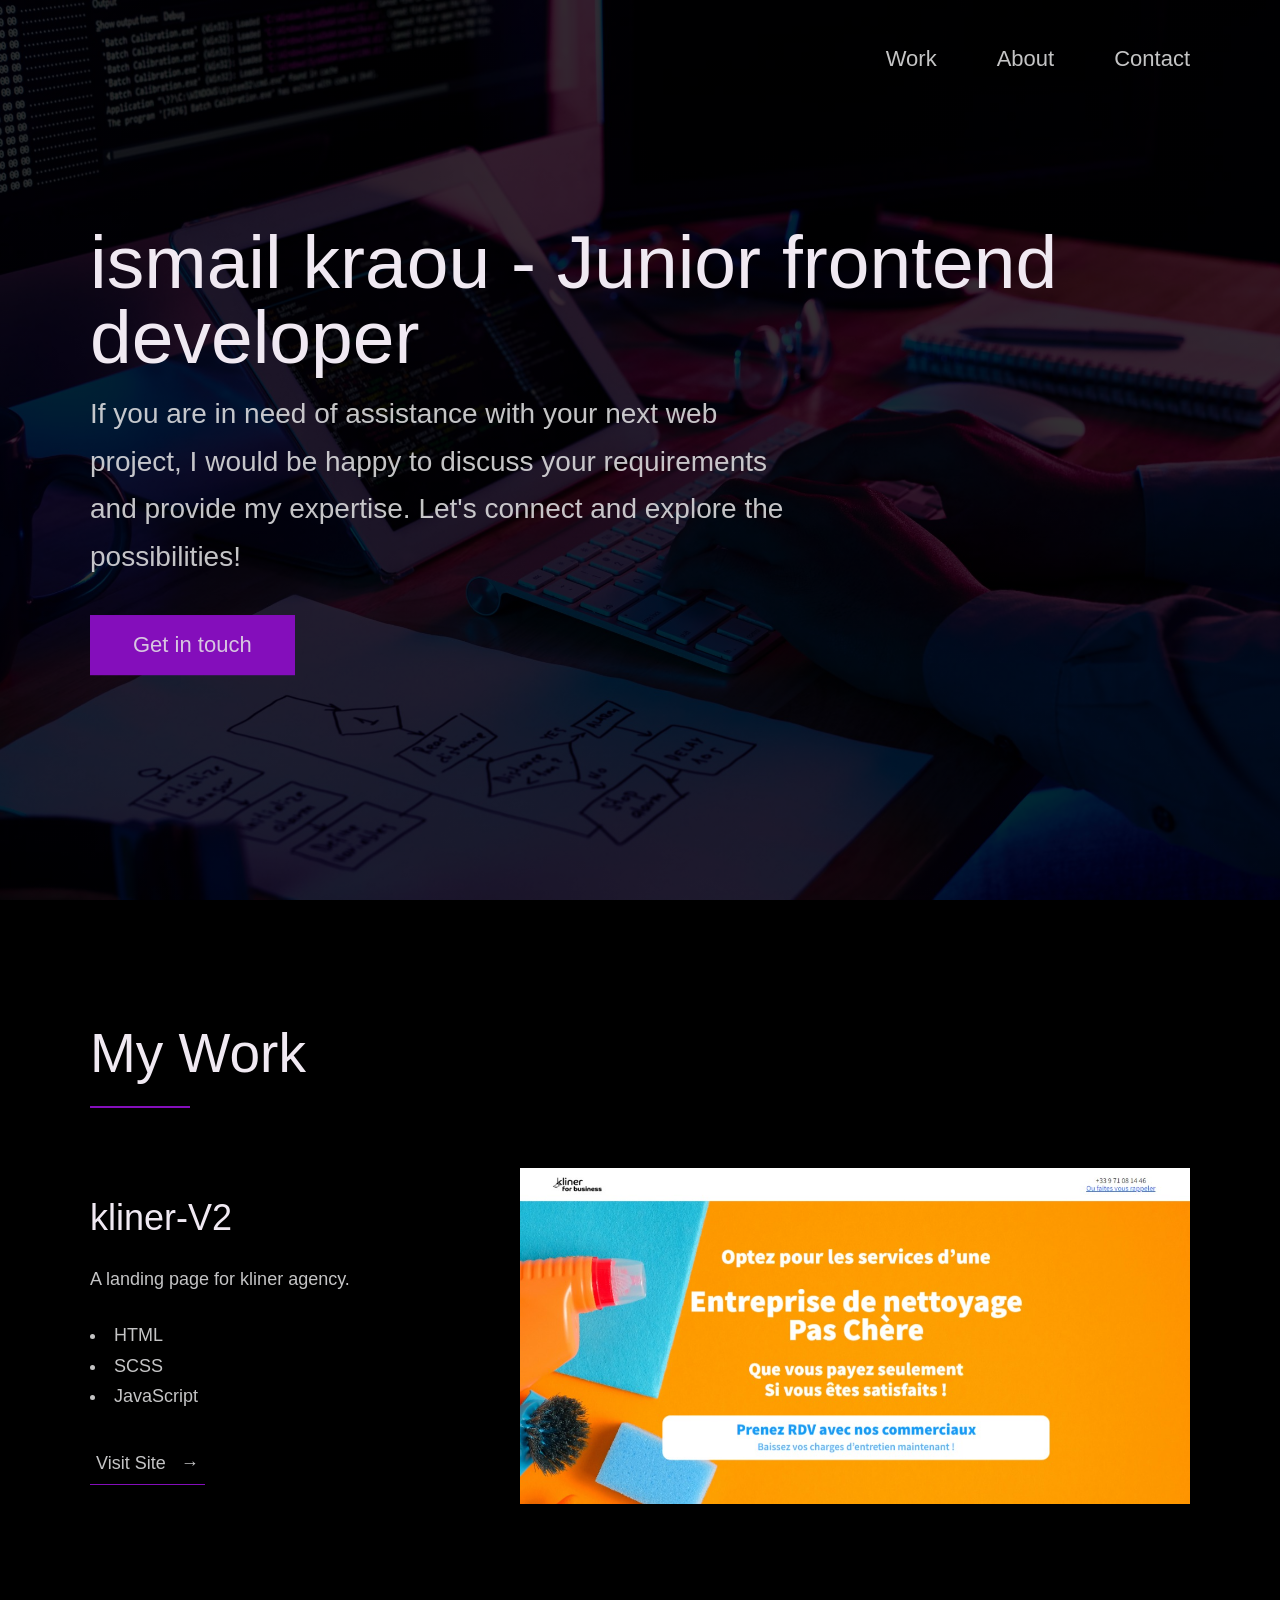
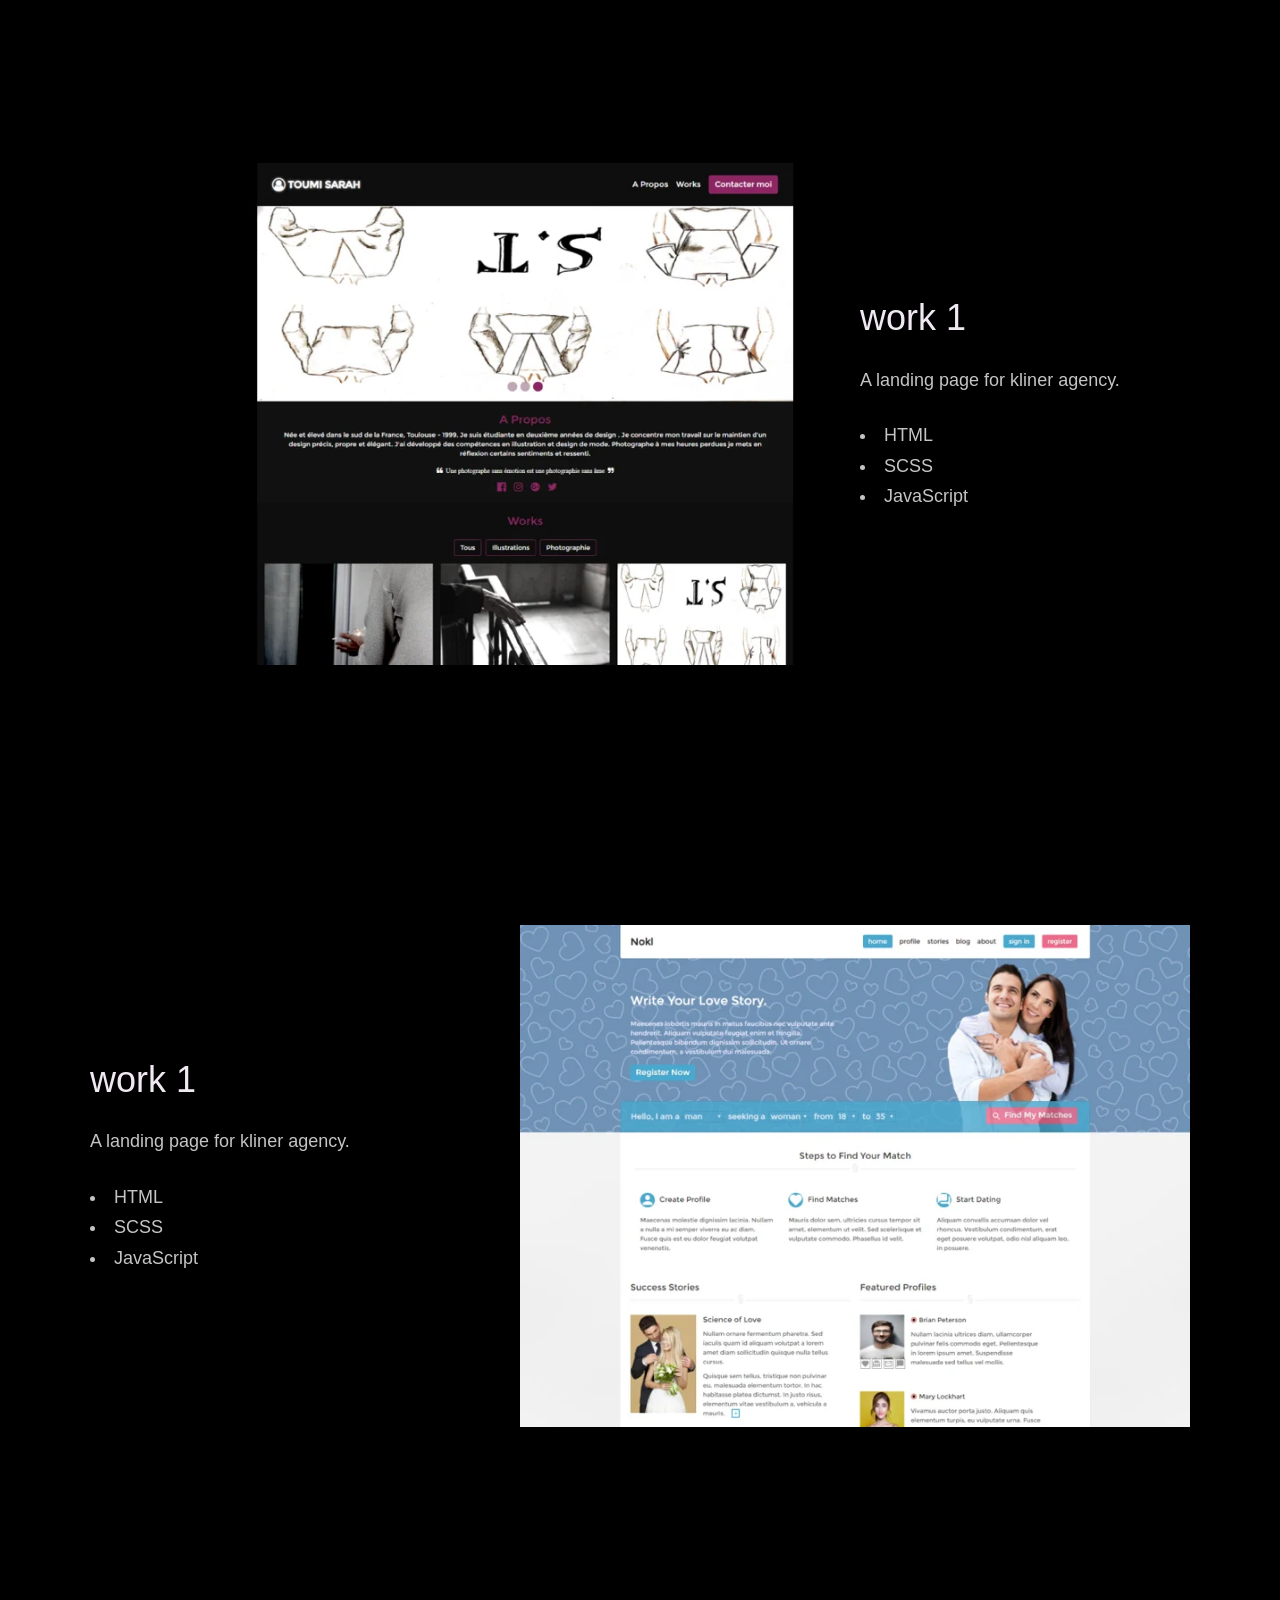
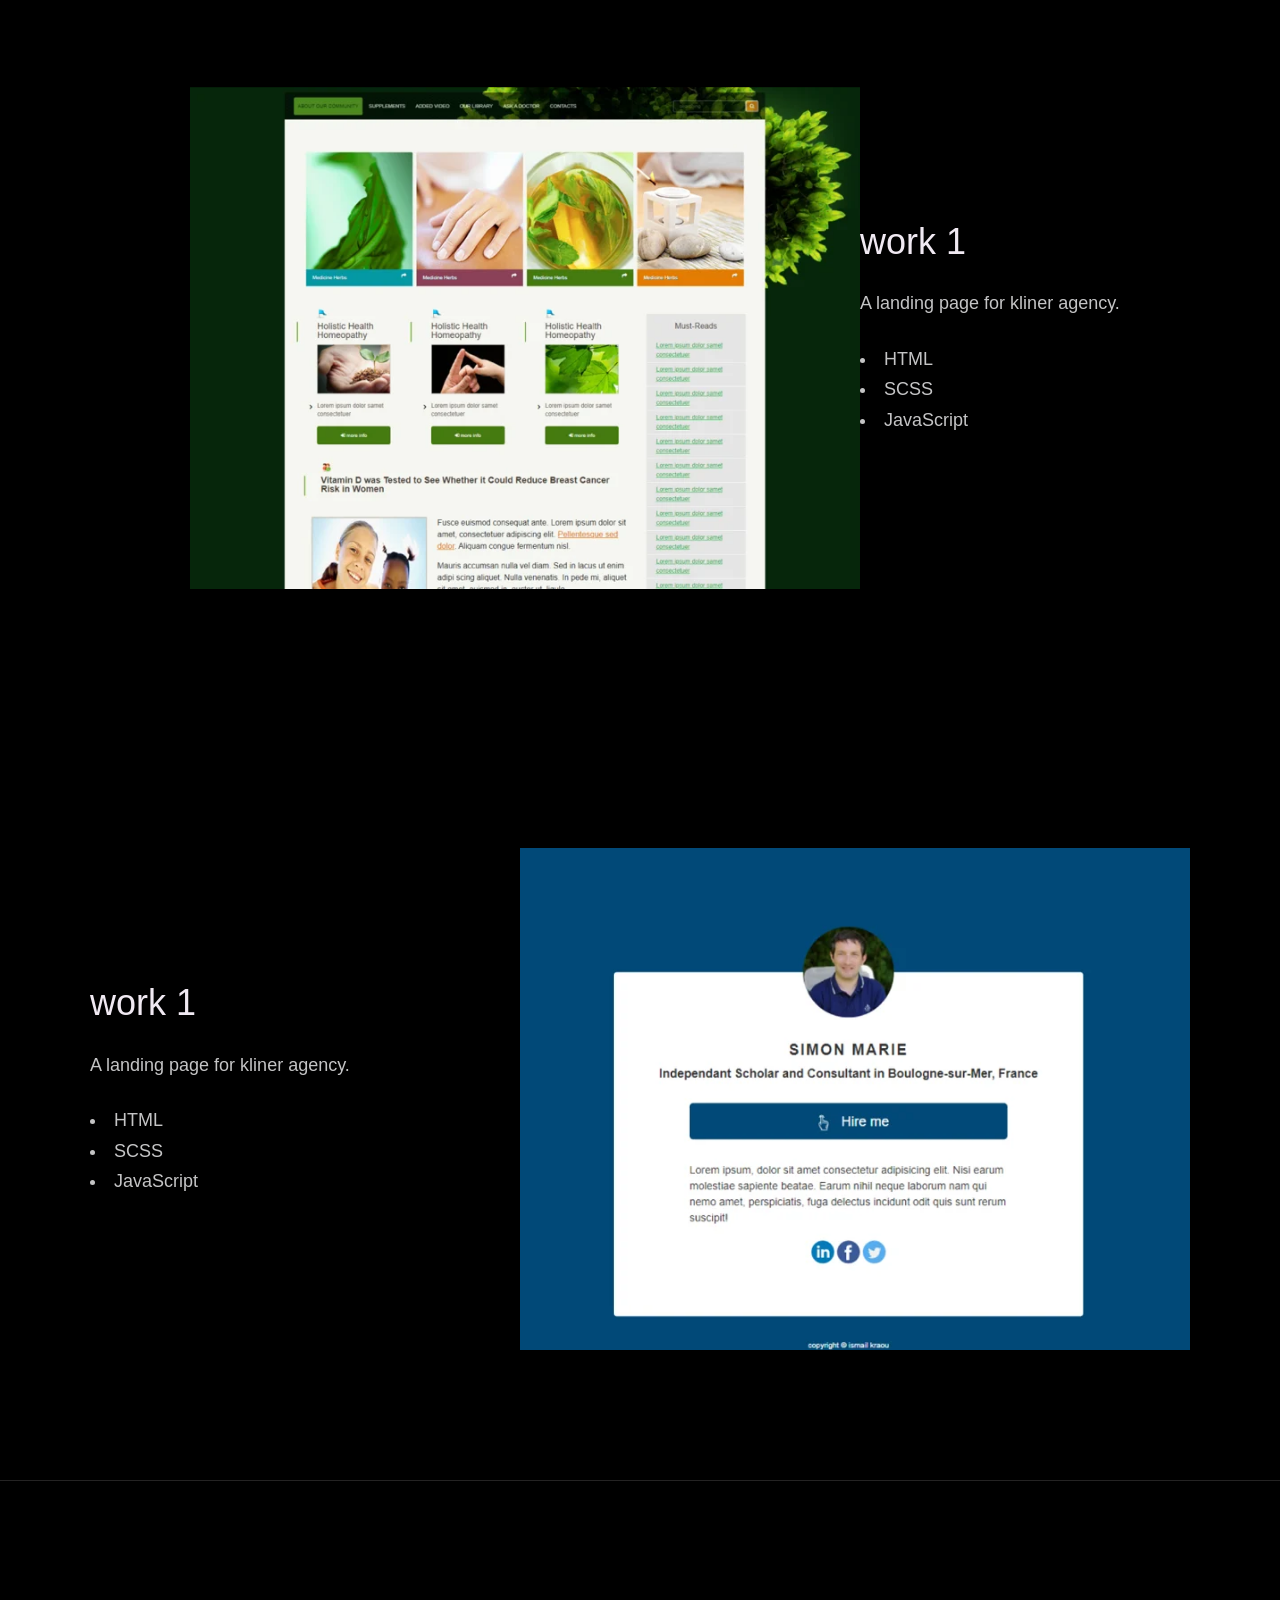
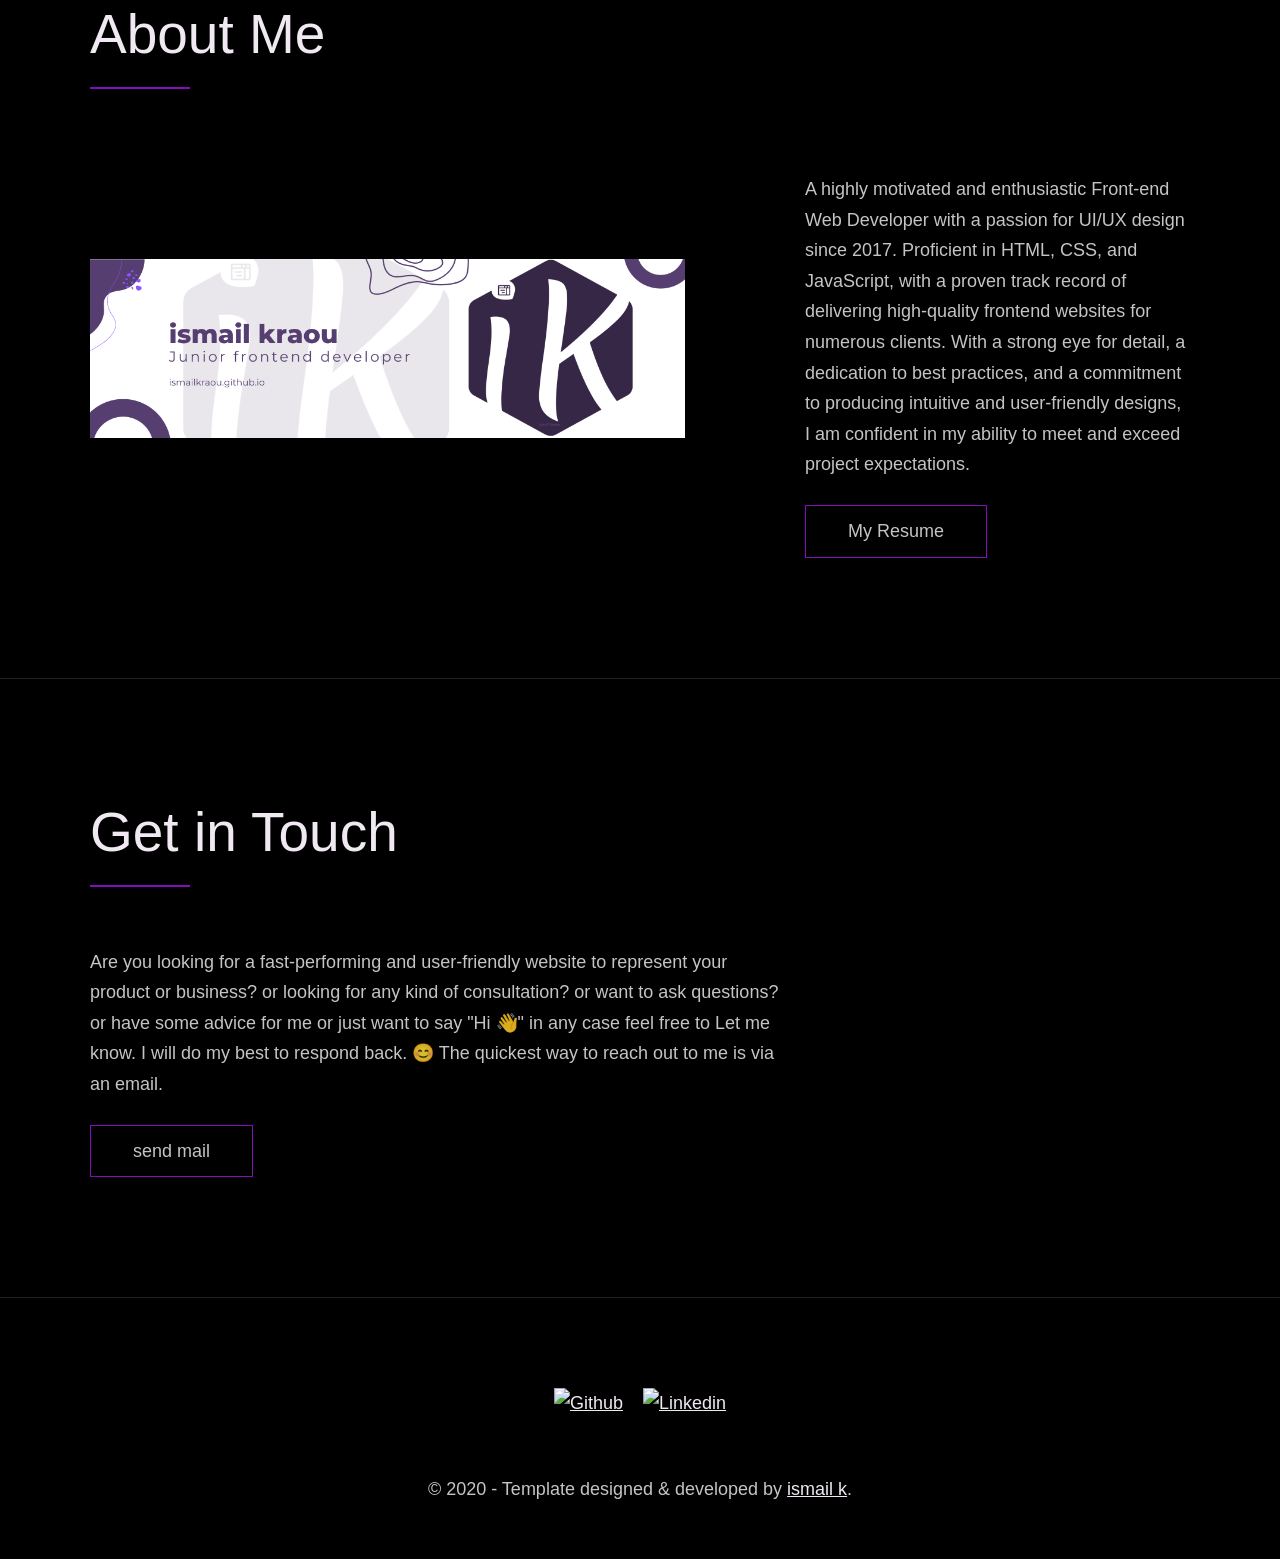
==== index.html @ c5d7b0fa "Update index.html update work section" ====
<!DOCTYPE html>
<html lang="en">

<head>
  <meta charset="UTF-8" />
  <meta name="viewport" content="width=device-width, initial-scale=1.0" />
  <link rel="shortcut icon" type="image/png" href="./imgs/favicon.png" />

  <!-- Put your site title here -->
  <title>
    ismail kraou - Junior frontend developer
  </title>

  <meta name="description" content="As a front-end web developer with a passion for UI/UX design since 2017, I have had the opportunity to build many front-end websites for a diverse range of clients.">
  <!-- Add some coding keywords below, Ex: (React, CSS etc) -->
  <meta name="keywords" content="ismail kraou, Bootstrap, Tailwind CSS, Node.js, React.js, Cascading Style Sheets (CSS), Web Development, HTML5, JavaScript, jQuery, PHP, MySQL, WordPress." />
  <link rel="stylesheet" href="css/index.css" />
</head>

<body>

  <!-- ***** Header ***** -->

  <header class="header" role="banner" id="top">
    <div class="row">
      <nav class="nav" role="navigation">
        <ul class="nav__items">
          <li class="nav__item"><a href="#work" class="nav__link">Work</a></li>
          <li class="nav__item">
            <a href="#about" class="nav__link">About</a>
          </li>
          <li class="nav__item">
            <a href="#contact" class="nav__link">Contact</a>
          </li>
        </ul>
      </nav>
    </div>
    <div class="header__text-box row">
      <div class="header__text">
        <h1 class="heading-primary">
          <!-- Replace the following name with your name -->
          <span>ismail kraou - Junior frontend developer</span>
        </h1>
        <!-- Put a small paragraph about yourself -->
        <p>If you are in need of assistance with your next web project, I would be happy to discuss your requirements and provide my expertise. Let's connect and explore the possibilities! </p>
        <a href="#contact" class="btn btn--pink">Get in touch</a>
      </div>
    </div>
  </header>

  <main role="main">

    <!-- ***** Work ***** -->

    <section class="work" id="work">
      <div class="row">
        <h2>My Work</h2>
        <div class="work__boxes">

          <!-- Each div with the work__box class is a project. -->
          <!--  work box   -->

          <div class="work__box">
            <div class="work__text">
              <h3>kliner-V2</h3>
              <p>
                A landing page for kliner agency.
              </p>
              <ul class="work__list">
                <li>HTML</li>
                <li>SCSS</li>
                <li>JavaScript</li>
              </ul>

              <div class="work__links">
                <a href="https://ismailkraou.github.io/kliner-V2/" target="_blank" rel="noopener noreferrer" class="link__text">
                  Visit Site <span>&rarr;</span>
                </a>
              </div>
            </div>
            <div class="work__image-box">
              <img src="./imgs/project-1.jpeg" class="work__image" alt="Project 1" />
            </div>
          </div>
          
          <!--   en work box   -->
          
          <!--  work box   -->

          <div class="work__box">
            <div class="work__image-box">
              <img src="./imgs/p1.webp" class="work__image" alt="Project 1" />
            </div>
            <div class="work__text">
              <h3>work 1</h3>
              <p>
                A landing page for kliner agency.
              </p>
              <ul class="work__list">
                <li>HTML</li>
                <li>SCSS</li>
                <li>JavaScript</li>
              </ul>

              <div class="work__links">
                <!-- <a href="" target="_blank" rel="noopener noreferrer" class="link__text">
                  Visit Site <span>&rarr;</span>
                </a> -->
              </div>
            </div>
          </div>
          
          <!--   en work box   -->
          
                    <!--  work box   -->

          <div class="work__box">
            <div class="work__text">
              <h3>work 1</h3>
              <p>
                A landing page for kliner agency.
              </p>
              <ul class="work__list">
                <li>HTML</li>
                <li>SCSS</li>
                <li>JavaScript</li>
              </ul>

              <div class="work__links">
                <!-- <a href="" target="_blank" rel="noopener noreferrer" class="link__text">
                  Visit Site <span>&rarr;</span>
                </a> -->
              </div>
            </div>
            <div class="work__image-box">
              <img src="./imgs/p2.webp" class="work__image" alt="Project 1" />
            </div>
          </div>
          
          <!--   en work box   -->
          
                    <!--  work box   -->

          <div class="work__box">
            <div class="work__image-box">
              <img src="./imgs/p3.webp" class="work__image" alt="Project 1" />
            </div>
            <div class="work__text">
              <h3>work 1</h3>
              <p>
                A landing page for kliner agency.
              </p>
              <ul class="work__list">
                <li>HTML</li>
                <li>SCSS</li>
                <li>JavaScript</li>
              </ul>

              <div class="work__links">
                <!-- <a href="" target="_blank" rel="noopener noreferrer" class="link__text">
                  Visit Site <span>&rarr;</span>
                </a> -->
              </div>
            </div>
          </div>
          
          <!--   en work box   -->
          
                    <!--  work box   -->

          <div class="work__box">
            <div class="work__text">
              <h3>work 1</h3>
              <p>
                A landing page for kliner agency.
              </p>
              <ul class="work__list">
                <li>HTML</li>
                <li>SCSS</li>
                <li>JavaScript</li>
              </ul>

              <div class="work__links">
                <!-- <a href="" target="_blank" rel="noopener noreferrer" class="link__text">
                  Visit Site <span>&rarr;</span>
                </a> -->
              </div>
            </div>
            <div class="work__image-box">
              <img src="./imgs/p4.webp" class="work__image" alt="Project 1" />
            </div>
          </div>
          
          <!--   en work box   -->

          
        </div>
      </div>
    </section>

    <!-- ***** About ***** -->

    <section class="about" id="about">
      <div class="row">
        <h2>About Me</h2>
        <div class="about__content">
          <div class="about__text">
            <!-- Replace the below paragraph with info about yourself -->
            <p>
              A highly motivated and enthusiastic Front-end Web Developer with a passion for UI/UX design since 2017. Proficient in HTML, CSS, and JavaScript, with a proven track record of delivering high-quality frontend websites for numerous clients. With a strong eye for detail, a dedication to best practices, and a commitment to producing intuitive and user-friendly designs, I am confident in my ability to meet and exceed project expectations.
            </p>
            <!-- Provide a link to your resume -->
            <a href="./doc/ismail k - 2023-Resume (en) - Front end Developer.pdf" class="btn" download>My Resume</a>
          </div>

          <div class="about__photo-container">
            <!-- Add a nice photo of yourself -->
            <img class="about__photo" src="./imgs/ismailkraou-Banner.png" alt="Front-end Web Developer" />
          </div>
        </div>
      </div>
    </section>
  </main>

  <!-- ***** Contact ***** -->

  <section class="contact" id="contact">
    <div class="row">
      <h2>Get in Touch</h2>
      <div class="contact__info">
        <p>
          Are you looking for a fast-performing and user-friendly website to
          represent your product or business? or looking for any kind of
          consultation? or want to ask questions? or have some advice for me
          or just want to say "Hi 👋" in any case feel free to Let me know. I
          will do my best to respond back. 😊 The quickest way to reach out to
          me is via an email.
        </p>
        <!-- Replace the email with yours -->
        <a href="mailto:ismail.kraou@gmail.com" class="btn">send mail</a>
      </div>
    </div>
  </section>

  <!-- ***** Footer ***** -->

  <footer role="contentinfo" class="footer">
    <div class="row">
      <!-- Update the links to point to your accounts -->
      <ul class="footer__social-links">
        
        <li class="footer__social-link-item">
          <a href="https://github.com/ismailkraou" title="Link to Github Profile">
            <img src="./imgs/github.svg" class="footer__social-image" alt="Github">
          </a>
        </li>
        
        <li class="footer__social-link-item">
          <a href="https://www.linkedin.com/in/ismailkraou/">
            <img src="./imgs/linkedin.svg" title="Link to Linkedin Profile" class="footer__social-image" alt="Linkedin">
          </a>
        </li>
      </ul>

      <!-- If you give me some credit by keeping the below paragraph, will be huge for me 😊 Thanks. -->
      <p>
        &copy; 2020 - Template designed & developed by <a href="https://www.linkedin.com/in/ismailkraou/" class="link">ismail k</a>.
      </p>
    </div>
  </footer>

  <a href="#top" class="back-to-top" title="Back to Top">
    <img src="./imgs/arrow-up.svg" alt="Back to Top" class="back-to-top__image"/>
  </a>
  <script src="./js/index.js"></script>
</body>

</html>
---- css/index.css ----
/* --------------------------------------- */
/* ----- Basic Setup ----- */
/* --------------------------------------- */

@font-face {
    font-family: 'Hk Grotesk';
    font-style: normal;
    font-weight: 400;
    src: url('./fonts/HKGrotesk-Regular.woff') format('woff');
}

@font-face {
    font-family: 'Jost';
    font-style: normal;
    font-weight: 400;
    src: url('./fonts/Jost-Regular.ttf') format('woff');
}

* {
    margin: 0;
    padding: 0;
    box-sizing: inherit;
}

:root {
    --font-size-small: 1.8rem;
    --font-size-normal: 2.2rem;
    --font-size-medium: 2.8rem;
    --font-size-medium-1: 3.6rem;
    --font-size-large: 5.5rem;
    --font-size-huge: 7.5rem;
    --font-stack: 'Hk Grotesk', sans-serif;

    --line-height-normal: 1.7;
    --line-height-small: 1.2;

    --black: #000;
    --pink: #840ebb;
    --white: #f0e9f2;
    --white-1: #e5e5e6da;


    --container-max-width: 1180px;
    --container-normal-width: 800px;
    --container-medium-width: 700px; 
    --container-small-width: 500px;

    --gutter-huge: 12rem;
    --gutter-medium: 6rem;
    --gutter-normal: 3rem;
    --gutter-small-1: 2.5rem;
    --gutter-small: 2rem;

    --border-light: 1px solid rgb(36, 35, 35);
}

html {
    font-size: 62.5%; /* (16/10)*100 = 62.5% => 1rem = 10px */
    box-sizing: border-box;
    scroll-behavior: smooth;
}

@media(max-width: 1000px) {
    html {
        font-size: 52%;
    }
}

body {
    font-size: var(--font-size-small);
    font-family: var(--font-stack);
    font-weight: 400;
    color: var(--white-1);
    line-height: var(--line-height-normal);
    background: var(--black);
    overflow-x: hidden;
}

.row {
    max-width: var(--container-max-width);
    margin: 0 auto;
}

@media(max-width: 1340px) {
    .row {
        max-width: 1100px;
    }
}

@media(max-width: 1240px) {
    .row {
        padding: 0 var(--gutter-medium);
    }
}

@media(max-width: 600px) {
    .row {
        padding: 0 var(--gutter-normal);
    }
}

@media(max-width: 600px) {
    .row {
        padding: 0 var(--gutter-small);
    }
}

section {
    padding: var(--gutter-huge) 0;
    border-bottom: var(--border-light);
}

img {
    object-fit: contain;
    max-width: 100%;
}

/* --------------------------------------- */
/* ----- Headlines and Paragraphs ----- */
/* --------------------------------------- */

h1,
h2,
h3 {
    font-family: 'Jost', sans-serif;
    font-weight: 400;
    line-height: var(--line-height-small);
    color: var(--white);
}

.heading-primary {
    line-height: 1;
    font-size: var(--font-size-huge);
    font-weight: 400;
}

@media(max-width: 900px) {
    .heading-primary {
        font-size: 6.5rem;
    }
}

h2 {
    font-size: var(--font-size-large);
    margin-bottom: var(--gutter-medium);
}

h2::after {
    content: '';
    display: block;
    height: 2px;
    width: 10rem;
    background: var(--pink);
    margin: var(--gutter-small) 0;
}

h3 {
    font-size: var(--font-size-medium-1);
    margin-bottom: var(--gutter-small);
}

@media(max-width: 500px) {
    .heading-primary {
        font-size: var(--font-size-large);
    }

    h2 {
        font-size: var(--font-size-medium-1);
    }

    h3 {
        font-size: var(--font-size-medium);
    }
}

p {
    margin: var(--gutter-small-1) 0;
}

@media(max-width: 900px) {
    p { 
        max-width: var(--container-small-width);
    }
}

/* --------------------------------------- */
/* ----- Buttons and Links ----- */
/* --------------------------------------- */

a {
    color: var(--white);
    font-weight: 400;
    font-family: 'Jost', sans-serif;
    transition: all .2s;
    outline: 2px solid transparent;
}

::-moz-focus-inner {
    border: 0;
}

button:focus,
a:focus {
    outline: 2px solid var(--pink);
}

body:not(.user-is-tabbing) button:focus,
body:not(.user-is-tabbing) a:focus {
    outline: none;
}

.link:hover {
    color: var(--pink);
}

.btn {
    position: relative;
    display: inline-block;
    padding: 1rem 4.2rem;
    text-decoration: none;
    color: inherit;
    border: 1px solid  var(--pink);
    font-weight: 400;
}

.btn:focus {
    outline: none;
}

.btn::after {
    content: '';
    display: block;
    position: absolute;
    top: 0;
    left: 0;
    right: 100%;
    background: var(--white);
    height: 100%;
    z-index: -1;
    transition: all 0.2s cubic-bezier(1, 0.68, 0.16, 0.9);
}

.btn:hover::after,
.btn:focus::after {
    right: 0;
    background: var(--pink);
}

.btn--pink {
    background: var(--pink);
    transition: all 0.2s;
}

.btn--pink::after {
    display: none;
}

.btn--pink:hover,
.btn--pink:focus {
    background: transparent;
}

.link__text {
    position: relative;
    display: inline-block;
    padding: .6rem;
    color: inherit;
    text-decoration: none;
    border-bottom: 1px solid var(--pink);
}

.link__text::after {
    content: '';
    display: block;
    position: absolute;
    top: 0;
    left: 0;
    right: 100%;
    background: var(--white);
    height: 100%;
    z-index: -1;
    transition: all 0.2s cubic-bezier(1, 0.68, 0.16, 0.9);
}

.link__text:focus {
    outline: none;
}

.link__text:hover::after,
.link__text:focus:after {
    right: 0;
    background: var(--pink);
}

.link__text span {
    padding-left: 1rem;
    font-family: sans-serif;
}

/* ----- Back to Top ----- */

.back-to-top {
    position: fixed;
    bottom: 4rem;
    right: 4rem;
    display: flex;
    justify-content: center;
    align-items: center;
    height: 5.5rem;
    width: 5.5rem;
    background-color: var(--pink);
    border-radius: 50%;
    z-index: 10;
    visibility: hidden;
    transition: all .4s;
}

.back-to-top__image {
    height: 70%;
}

@media(max-width: 900px) {
    .back-to-top {
        right: 2rem;
    }
}

@media(max-width: 500px) {
    .back-to-top {
        right: 1rem;
    }
}

/* --------------------------------------- */
/* ----- Navigation ----- */
/* --------------------------------------- */

.nav {
    display: flex;
    justify-content: flex-end;
    padding: var(--gutter-normal) 0;
}

.nav__items {
    display: flex;
    list-style: none;
}

.nav__item:not(:last-child) {
    margin-right: var(--gutter-medium);
}

@media(max-width: 500px) {
    .nav {
        justify-content: center;
    }
}

@media(max-width: 400px) {
    .nav__item:not(:last-child) {
        margin-right: var(--gutter-normal);
    }
}

@media(max-width: 300px) {
    .nav {
        font-size: var(--font-size-small);
    }
}

.nav__link {
    position: relative;
    display: inline-block;
    padding: 1rem 0;
    text-decoration: none;
    color: inherit;
    transition: all .2s;
}

.nav__link::after {
    content: '';
    position: absolute;
    bottom: 0;
    left: 0;
    right: 100%;
    display: inline-block;
    height: 1rem;
    background: var(--white);
    transition: all 0.25s cubic-bezier(1, 0.68, 0.16, 0.9);
}

.nav__link:hover {
    color: var(--pink);
}

.nav__link:hover::after {
    right: 0;
    height: 2px;
    background: var(--pink);
}

/* --------------------------------------- */
/* ----- Header ----- */
/* --------------------------------------- */

.header {
    background: linear-gradient(rgba(0,0,0, .8), rgba(0,0,0, .8)), url('../imgs/header.jpg');
    height: 100vh;
    background-size: cover;
    background-position: center;
    background-attachment: fixed;
    font-size: var(--font-size-normal);
}

.header__text {
    position: absolute;
    top: 50%;
    transform: translateY(-50%);
}

.header__text p {
    margin: 1.5rem 0 3.5rem;
    max-width: var(--container-medium-width);
    font-family: 'Jost', sans-serif;
    font-size: var(--font-size-medium);
}

@media(max-width: 500px) {
    .header {
        text-align: center;
    }

    .header__text p {
        transform: scale(.8);
    }
}

/* --------------------------------------- */
/* ----- Work ----- */
/* --------------------------------------- */

.work__box {
    display: flex;
    align-items: center;
}

@media(max-width: 900px) {
    .work__box {
        align-items: initial;
        flex-direction: column-reverse;
    }
}

.work__box:not(:last-child) {
    margin-bottom: 25rem;
}

@media(max-width: 500px) {
    .work__box:not(:last-child) {
        margin-bottom: 20rem;
    }
}

.work__links {
    display: flex;
    align-items: center;
}

.work__text {
    flex: 0 0 30%;
}

.work__list {
    /* list-style-type: square; */
    list-style-position: inside;
    margin-bottom: var(--gutter-normal);
}

.work__code {
    display: block;
    height: 3rem;
    margin-left: var(--gutter-normal);
    transition: all .3s;
}

.work__code:hover {
    transform: scale(1.2);
}

.work__image-box {
    margin-bottom: var(--gutter-normal);
}

@media(min-width: 901px) {
    .work__image-box {
        flex: 1;
        margin: 0 0 0 10rem;
    }
}

@media(max-width: 900px) {
    .work__code {
        height: 4rem;
    }
}

/* --------------------------------------- */
/* ----- Clients ----- */
/* --------------------------------------- */

.client__logos {
    display: flex;
    justify-content: space-between;
    filter: invert(100%) grayscale(100%) opacity(.8);
}

.client__logo {
    height: 6.5rem;
    max-width: 18rem;
}

@media(max-width: 1240px) {
    .client__logos {
        overflow-x: scroll;
        padding: var(--gutter-normal);
    }

    .client__logo:not(:last-of-type) {
        margin-right: var(--gutter-medium);
    }
}

/* --------------------------------------- */
/* ----- About ----- */
/* --------------------------------------- */

.about__content {
    display: flex;
    flex-direction: row-reverse;
    align-items: center;
}

@media(max-width: 900px) {
    .about__content {
        flex-direction: column-reverse;
        align-items: initial;
    }
}

.about__photo-container {
    margin-bottom: var(--gutter-normal);
}

@media(min-width: 901px) {
    .about__text {
        flex: 0 0 35%;
    }
    
    .about__photo-container {
        flex: 1;
        margin: 0 var(--gutter-huge) 0 0;
    }
}

/* --------------------------------------- */
/* ----- Contact ----- */
/* --------------------------------------- */

.contact__info {
    max-width: var(--container-medium-width);
}

/* --------------------------------------- */
/* ----- Footer ----- */
/* --------------------------------------- */

.footer {
    text-align: center;
    padding: var(--gutter-medium) 0 var(--gutter-normal);
}

.footer__social-links {
    display: flex;
    justify-content: center;
    padding: var(--gutter-normal) 0;
    list-style: none;
}

.footer__social-link-item:not(:last-of-type) {
    margin-right: var(--gutter-small);
}

.footer__social-image {
    height: 4rem;
}

.footer__github-buttons {
    display: flex;
    justify-content: center;
}

.footer__github-buttons iframe {
    height: 2.5rem;
    width: 84px;
    transform: translateY(3px);
}

@media(max-width: 500px) {
    .footer {
        padding: var(--gutter-medium) 0;
    } 
}
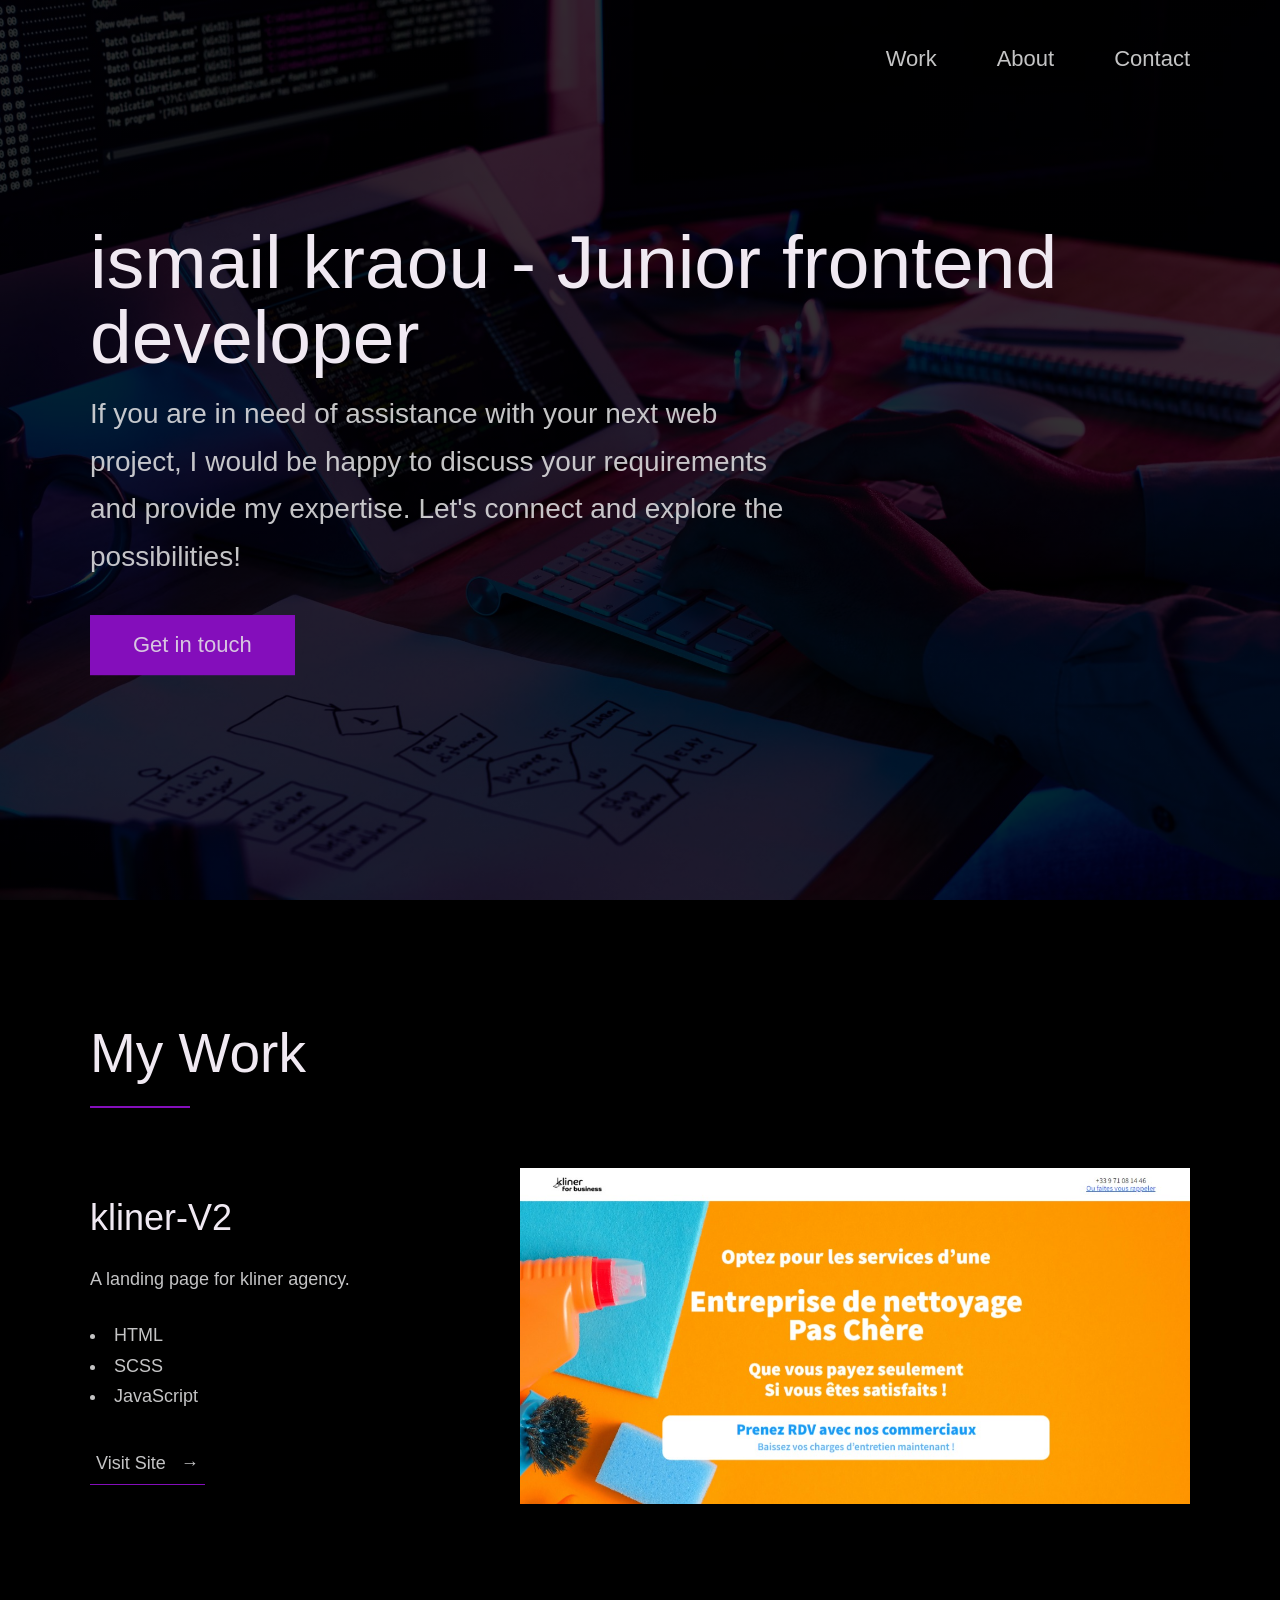
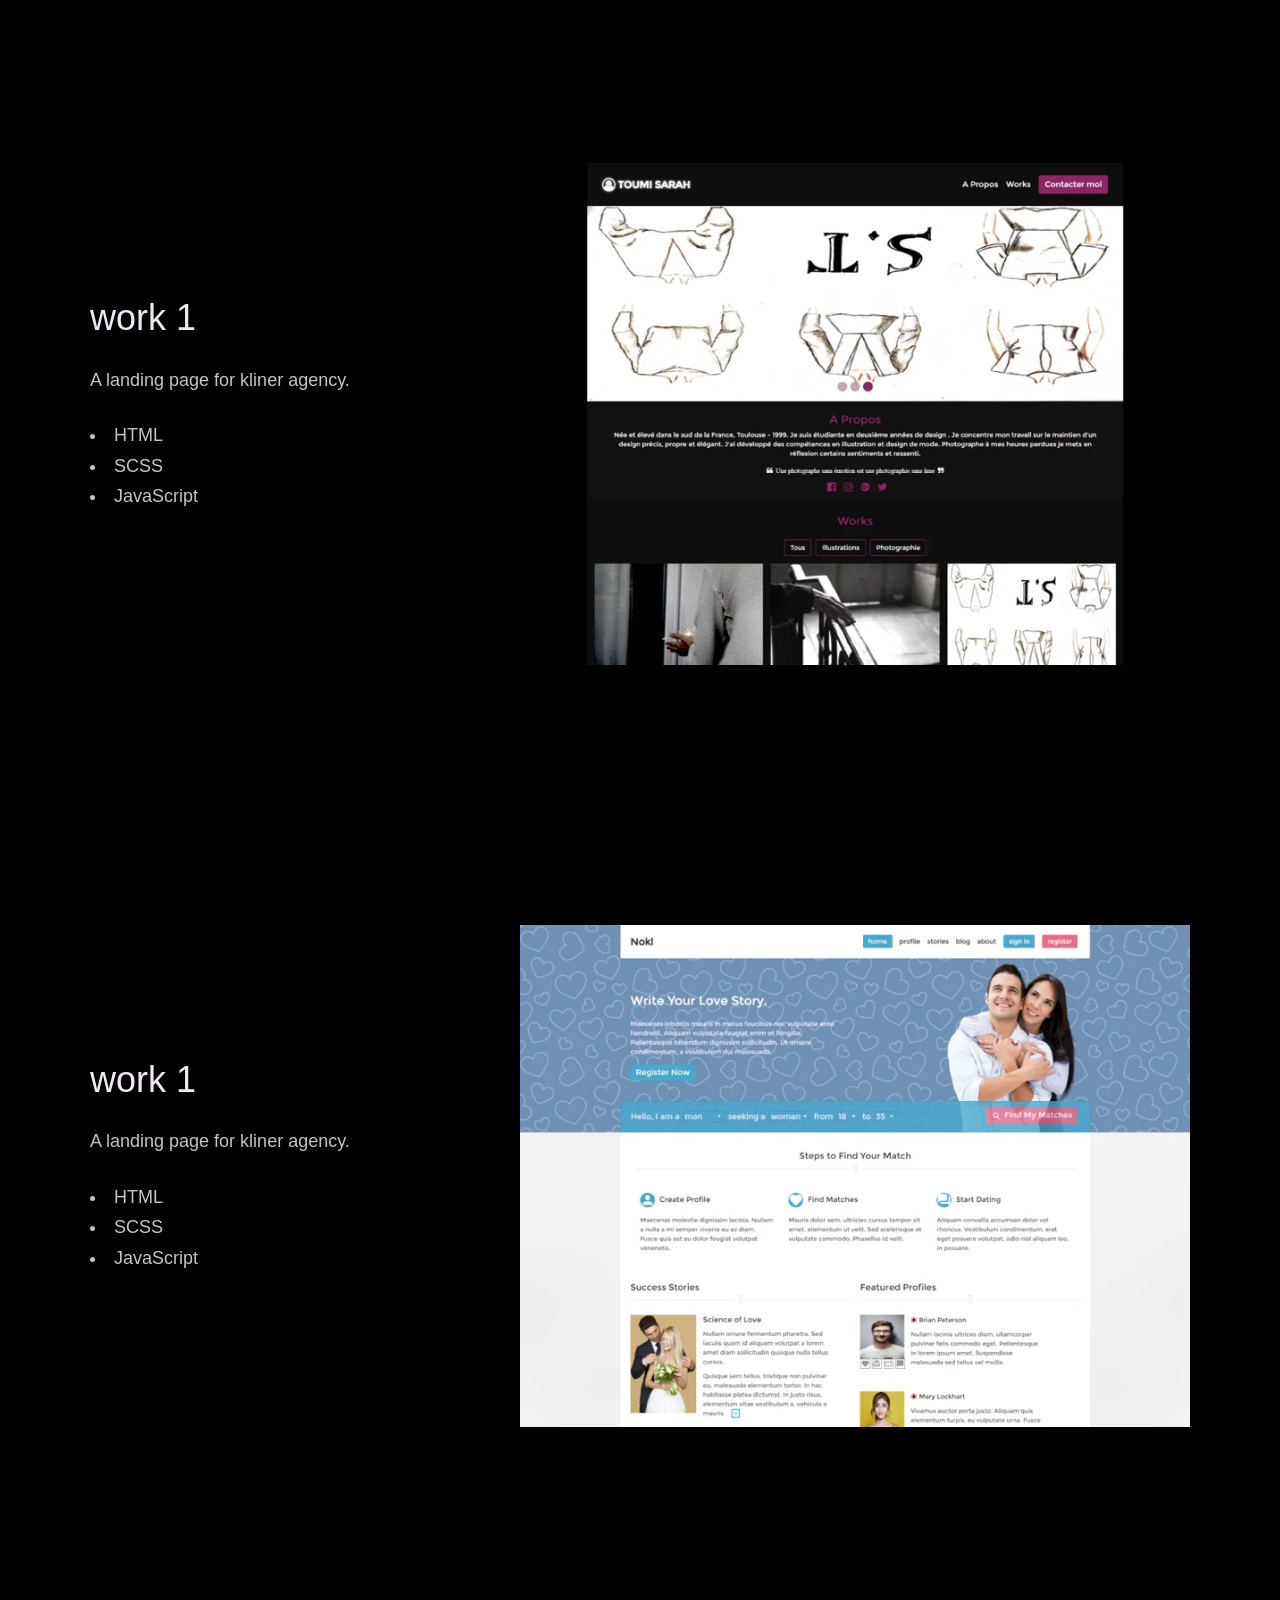
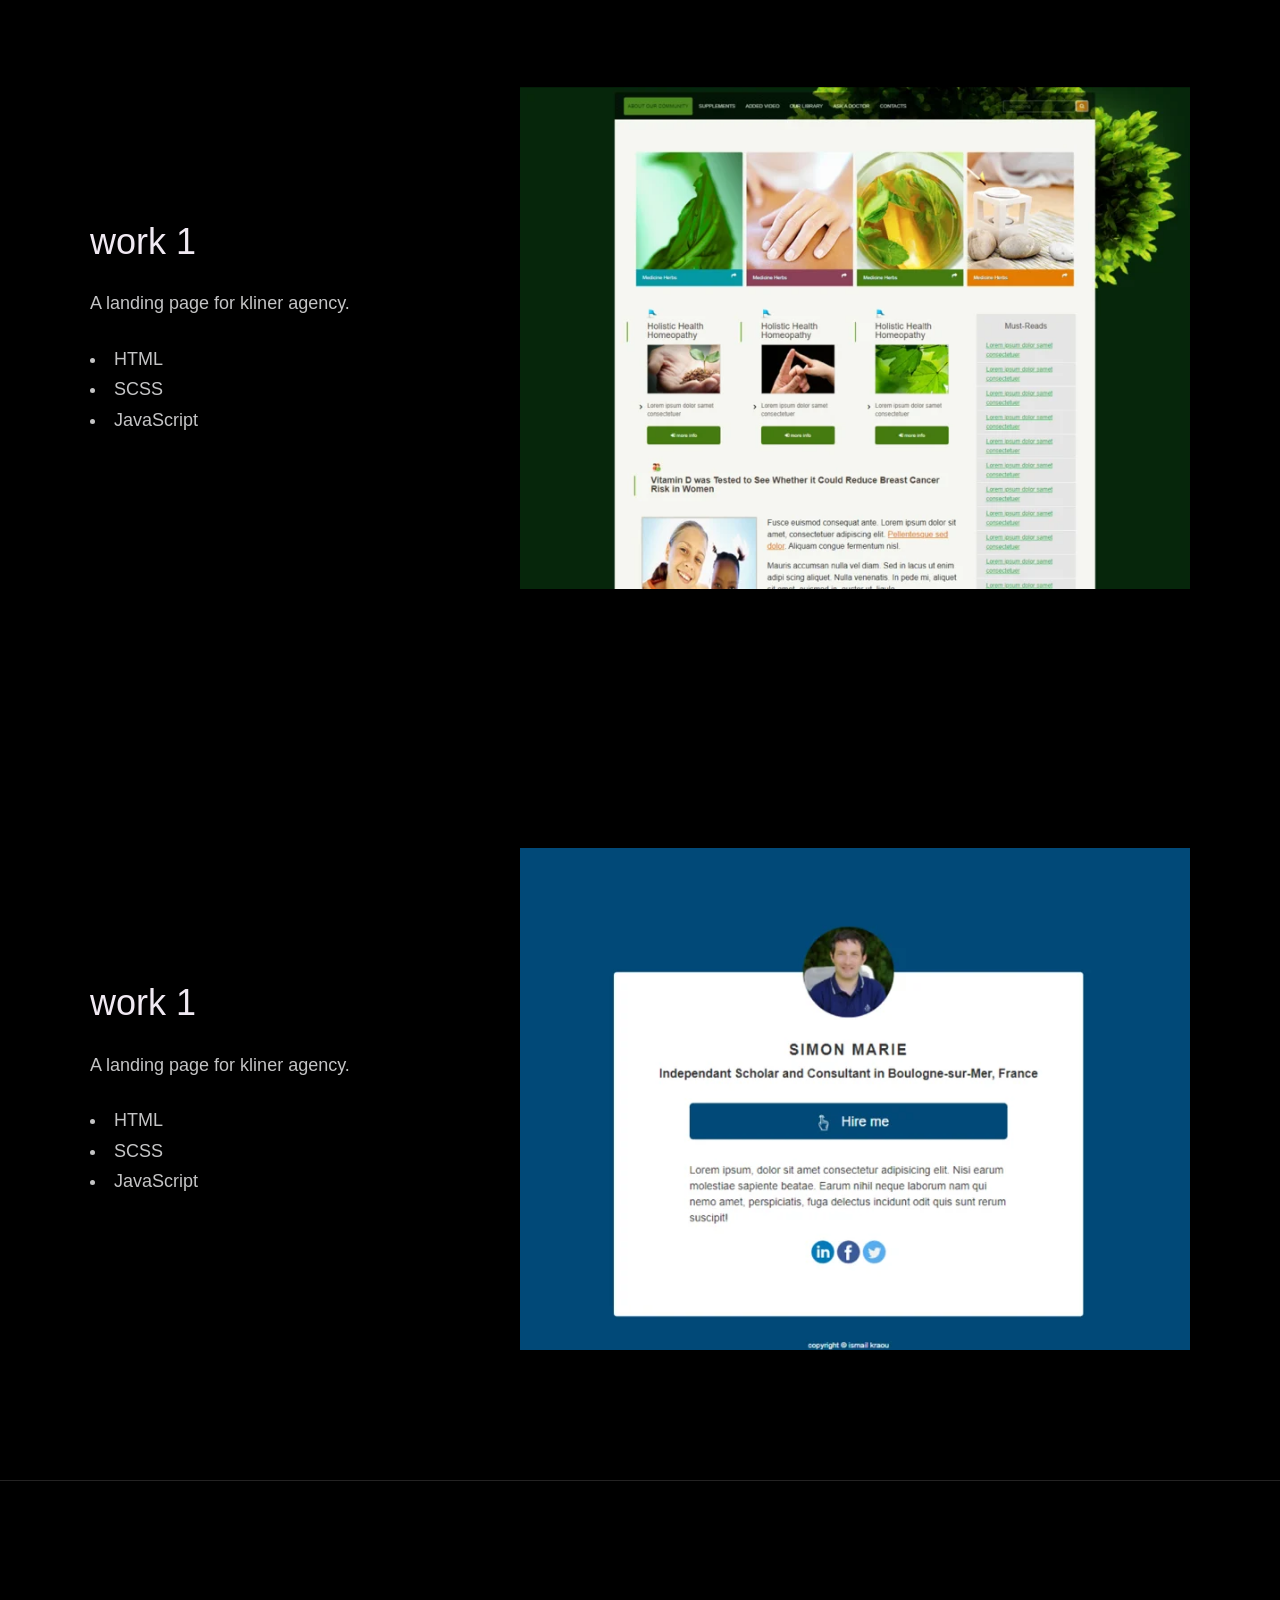
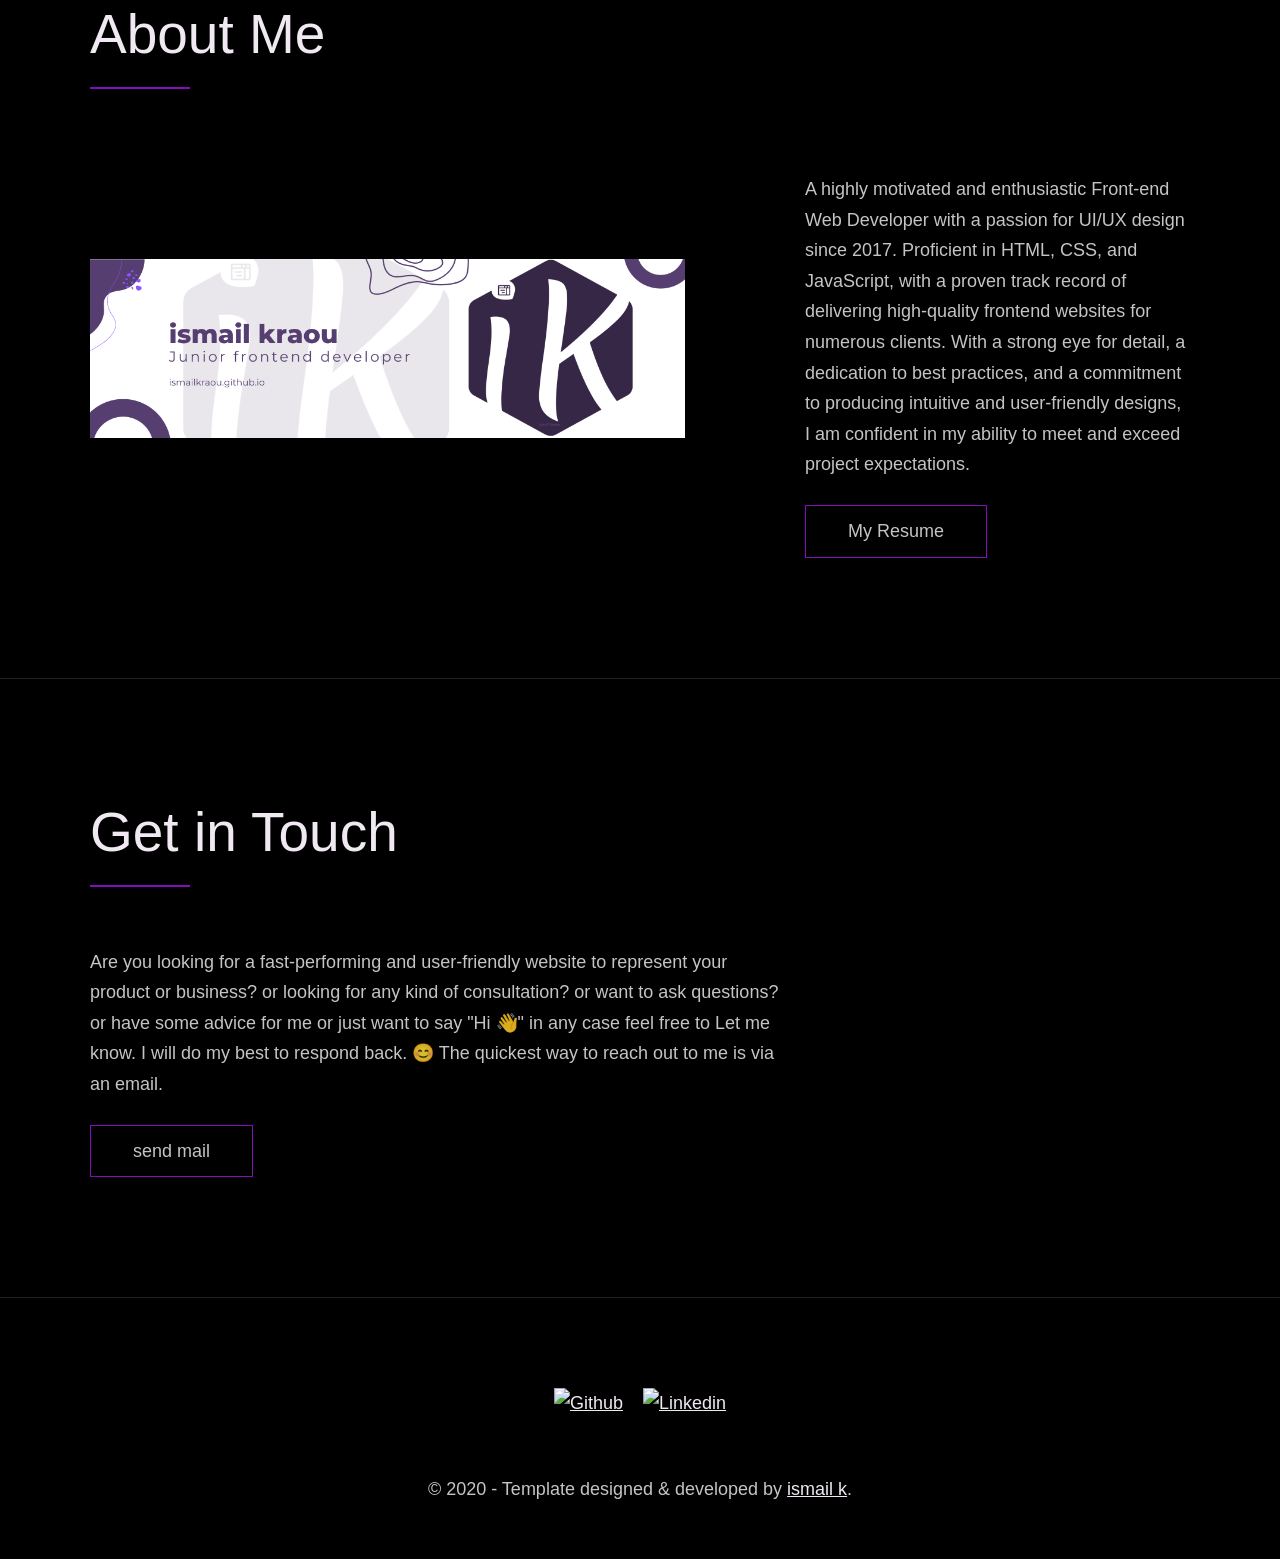
==== commit b0c4be84: "Update index.html" ====
--- a/index.html
+++ b/index.html
@@ -88,26 +88,26 @@
           <!--  work box   -->
 
           <div class="work__box">
+            <div class="work__text">
+              <h3>work 1</h3>
+              <p>
+                A landing page for kliner agency.
+              </p>
+              <ul class="work__list">
+                <li>HTML</li>
+                <li>SCSS</li>
+                <li>JavaScript</li>
+              </ul>
+
+              <div class="work__links">
+                <!-- <a href="" target="_blank" rel="noopener noreferrer" class="link__text">
+                  Visit Site <span>&rarr;</span>
+                </a> -->
+              </div>
+            </div>
             <div class="work__image-box">
               <img src="./imgs/p1.webp" class="work__image" alt="Project 1" />
             </div>
-            <div class="work__text">
-              <h3>work 1</h3>
-              <p>
-                A landing page for kliner agency.
-              </p>
-              <ul class="work__list">
-                <li>HTML</li>
-                <li>SCSS</li>
-                <li>JavaScript</li>
-              </ul>
-
-              <div class="work__links">
-                <!-- <a href="" target="_blank" rel="noopener noreferrer" class="link__text">
-                  Visit Site <span>&rarr;</span>
-                </a> -->
-              </div>
-            </div>
           </div>
           
           <!--   en work box   -->
@@ -142,25 +142,25 @@
                     <!--  work box   -->
 
           <div class="work__box">
+            <div class="work__text">
+              <h3>work 1</h3>
+              <p>
+                A landing page for kliner agency.
+              </p>
+              <ul class="work__list">
+                <li>HTML</li>
+                <li>SCSS</li>
+                <li>JavaScript</li>
+              </ul>
+
+              <div class="work__links">
+                <!-- <a href="" target="_blank" rel="noopener noreferrer" class="link__text">
+                  Visit Site <span>&rarr;</span>
+                </a> -->
+              </div>
+            </div>
             <div class="work__image-box">
               <img src="./imgs/p3.webp" class="work__image" alt="Project 1" />
-            </div>
-            <div class="work__text">
-              <h3>work 1</h3>
-              <p>
-                A landing page for kliner agency.
-              </p>
-              <ul class="work__list">
-                <li>HTML</li>
-                <li>SCSS</li>
-                <li>JavaScript</li>
-              </ul>
-
-              <div class="work__links">
-                <!-- <a href="" target="_blank" rel="noopener noreferrer" class="link__text">
-                  Visit Site <span>&rarr;</span>
-                </a> -->
-              </div>
             </div>
           </div>
           
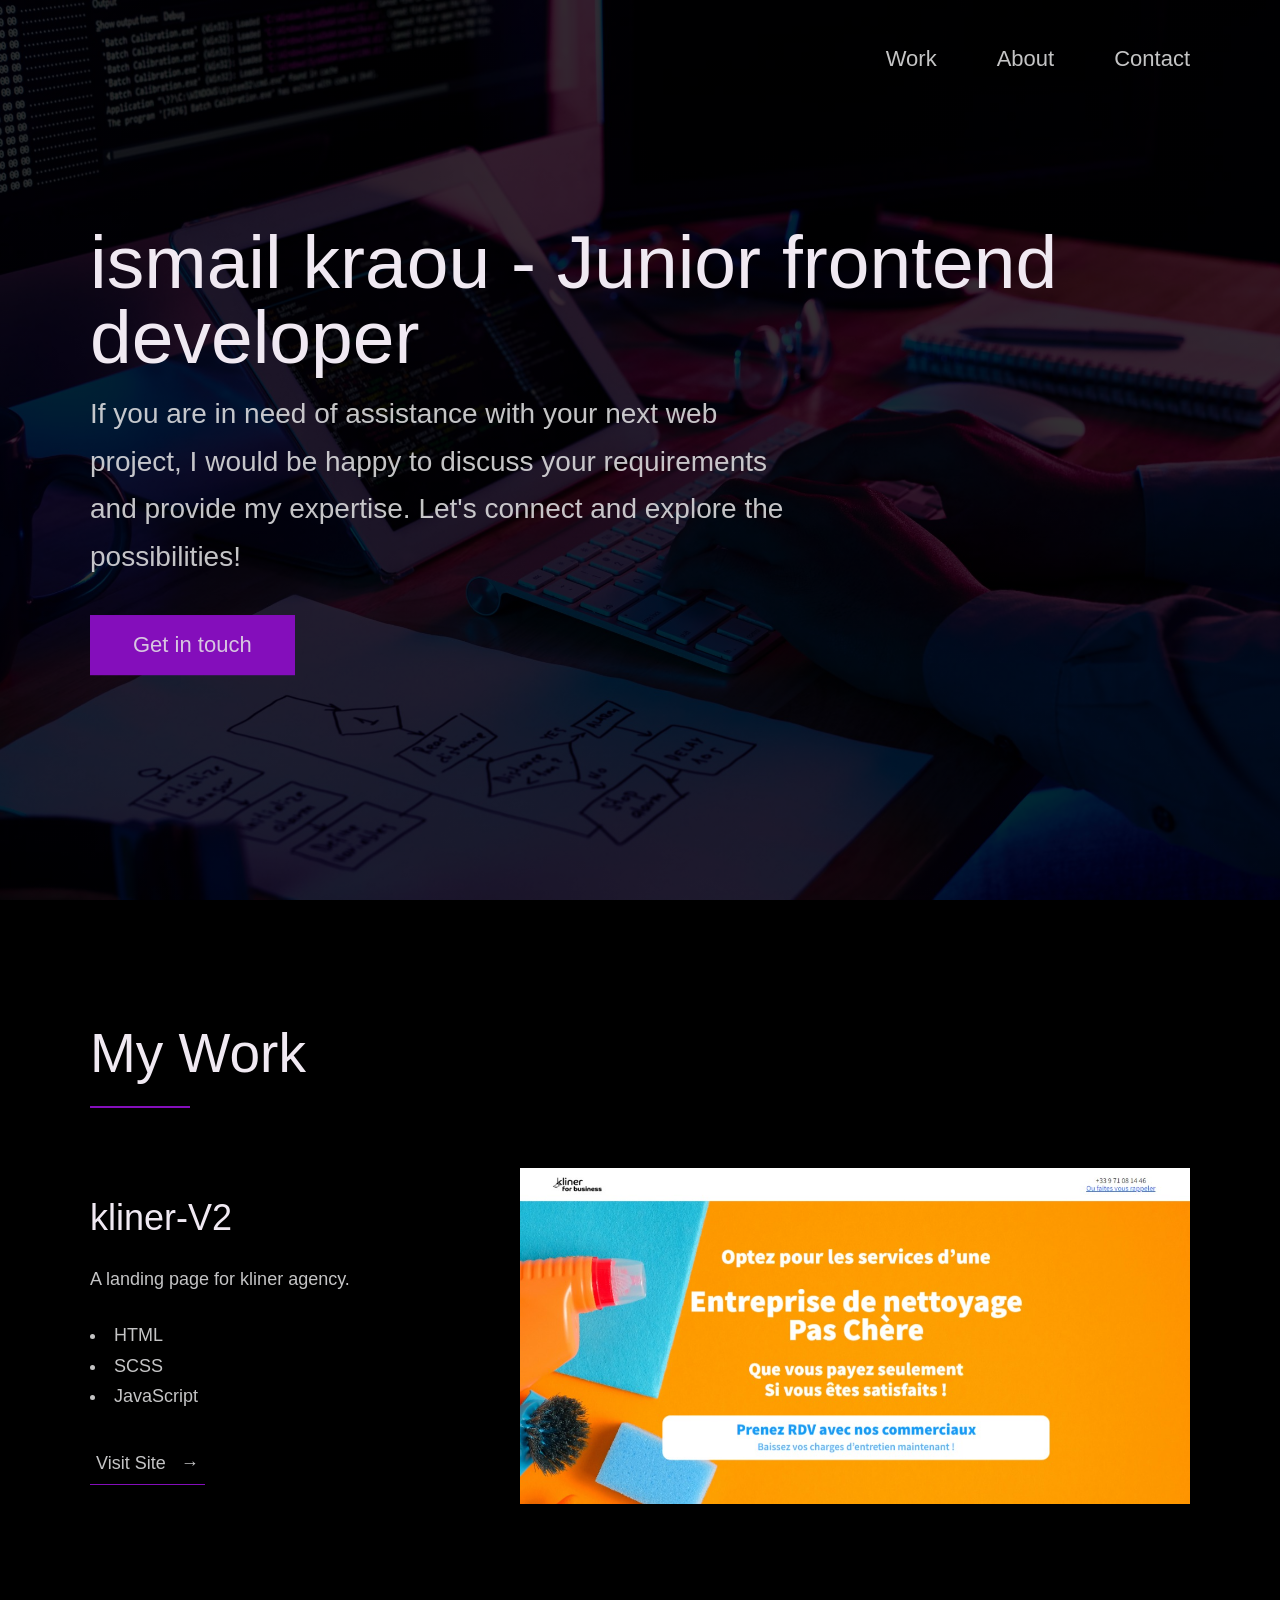
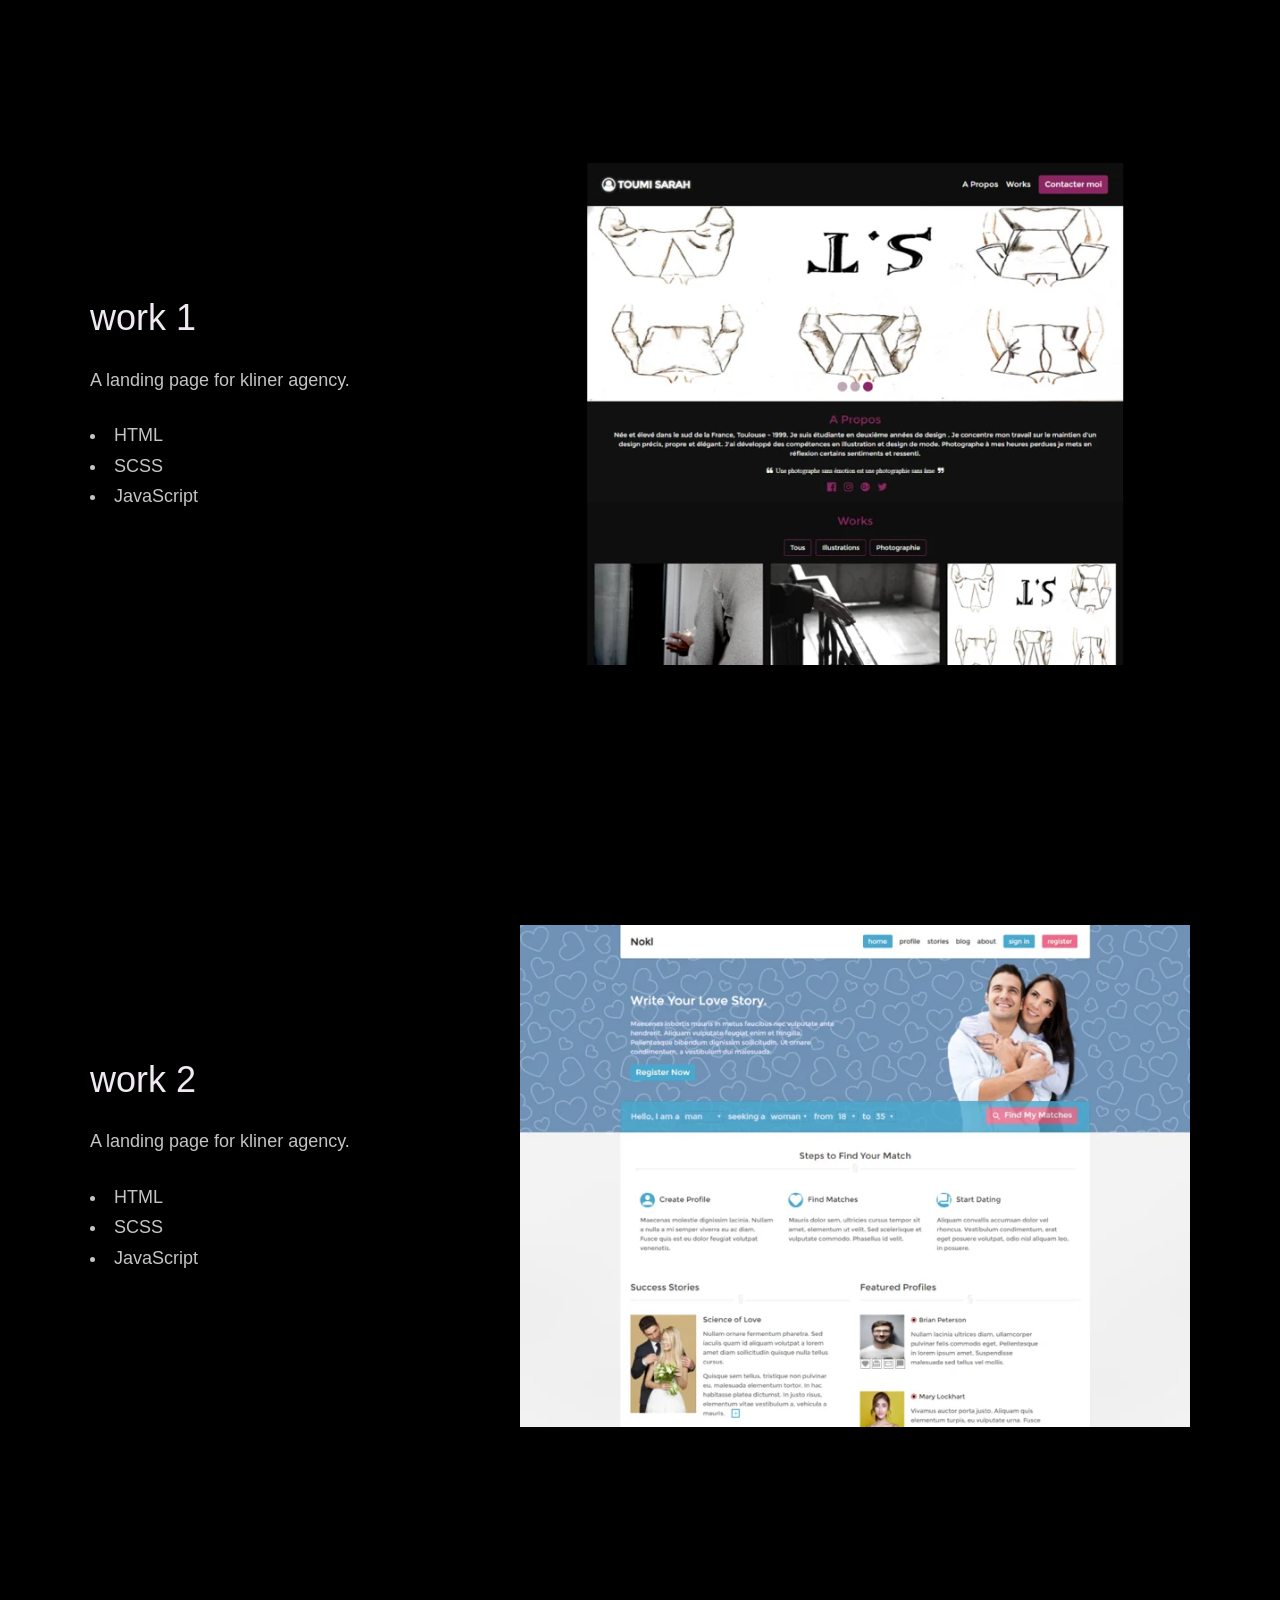
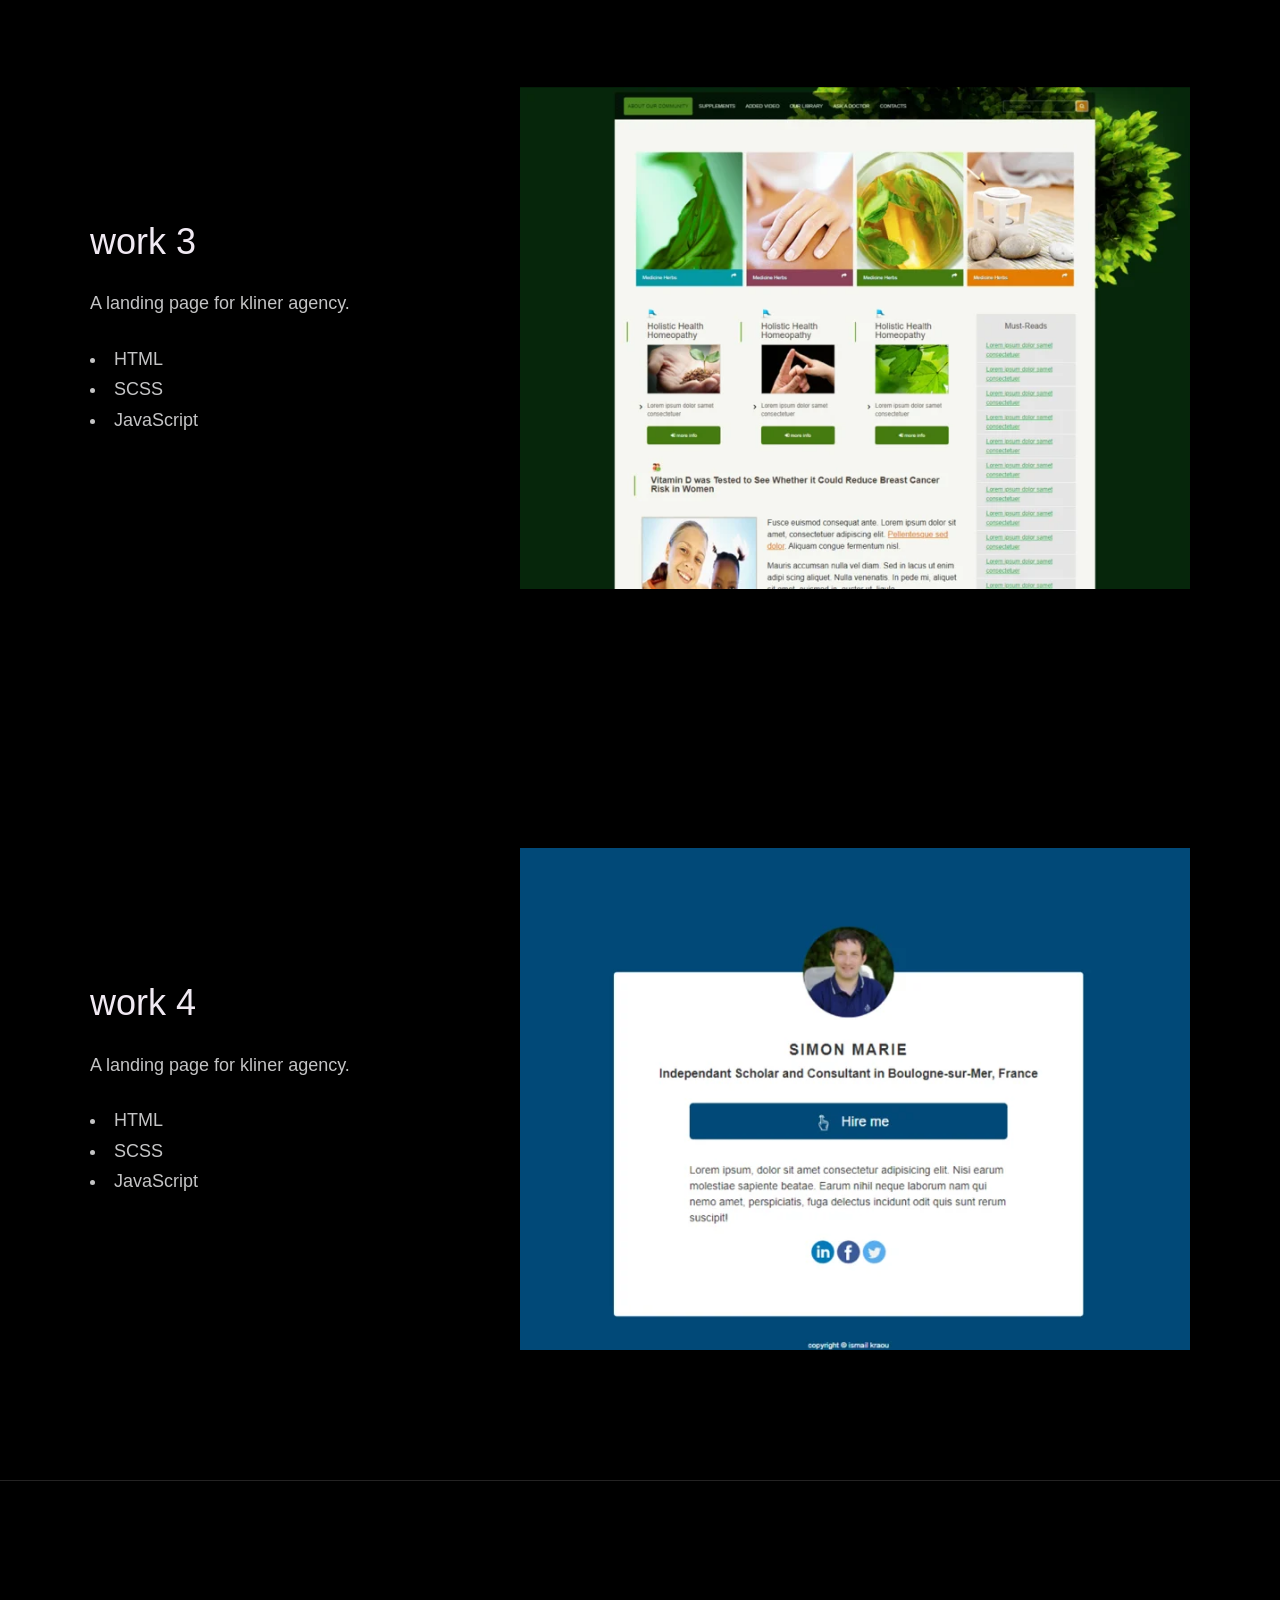
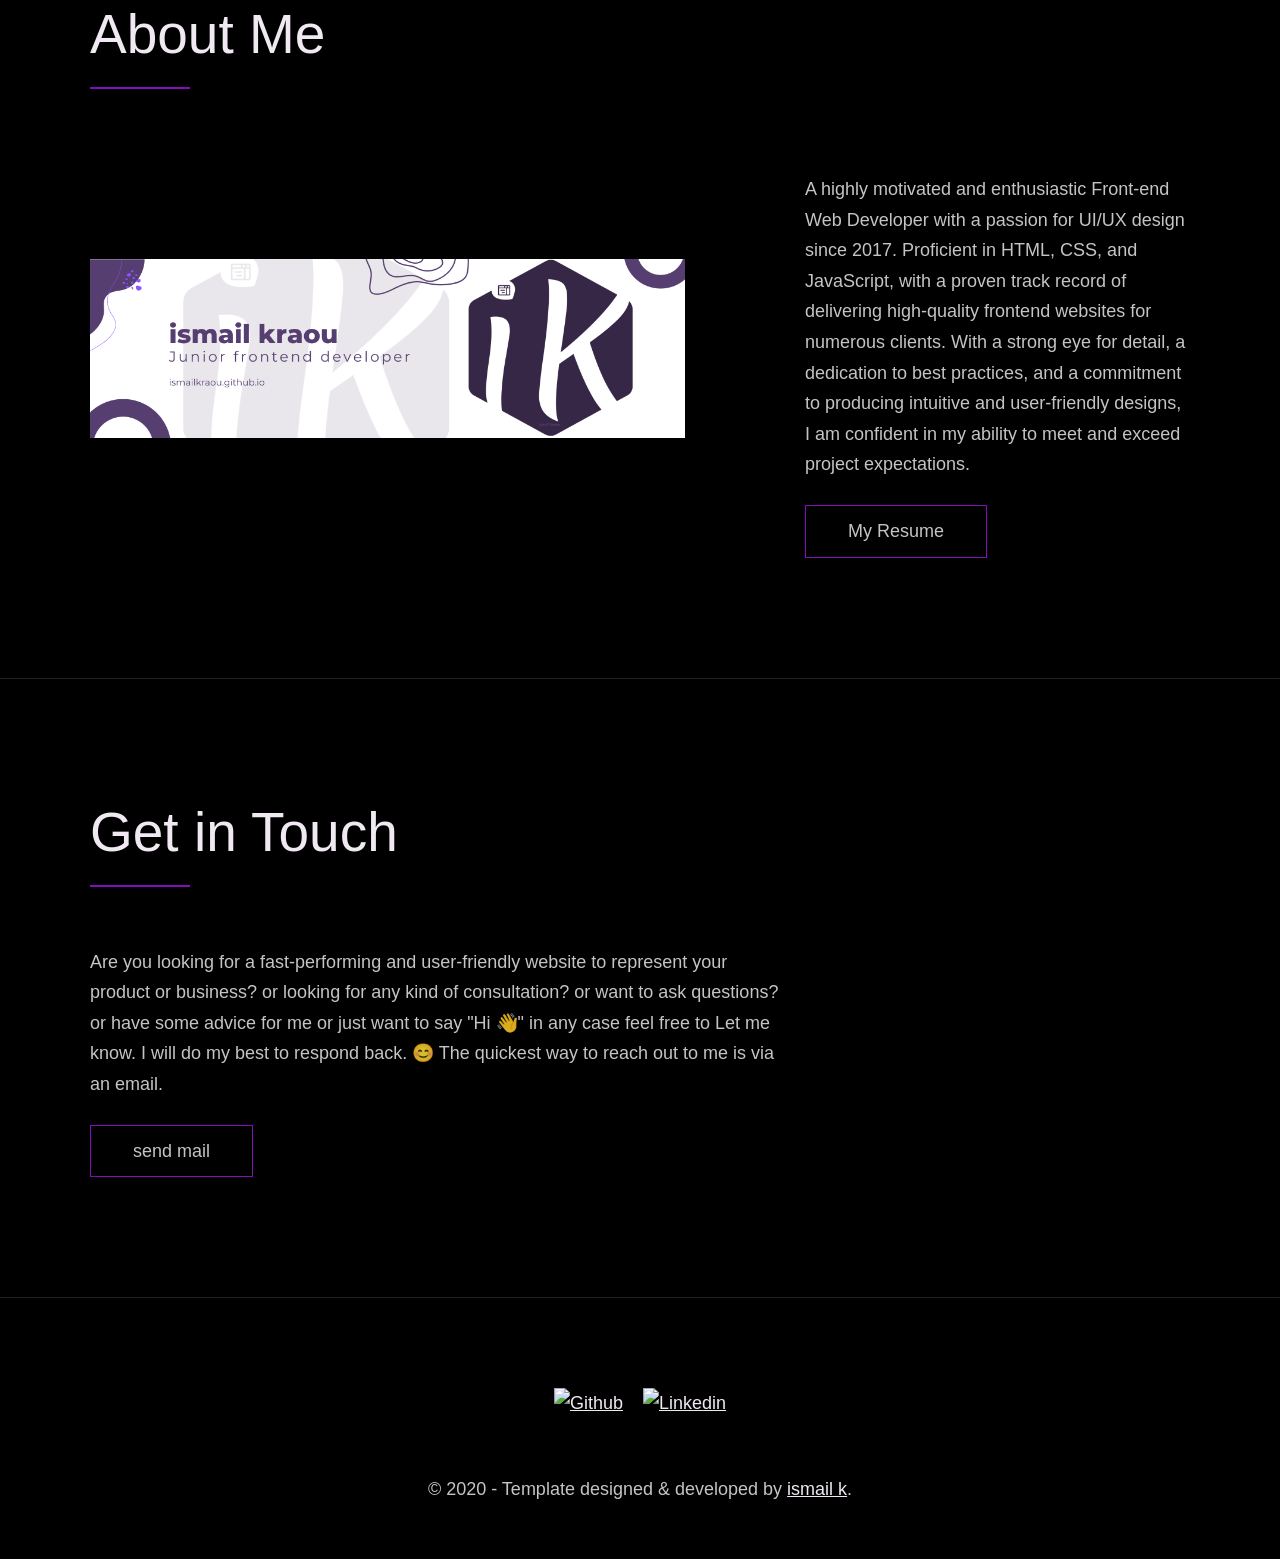
==== commit 6d21c183: "Update index.html" ====
--- a/index.html
+++ b/index.html
@@ -116,7 +116,7 @@
 
           <div class="work__box">
             <div class="work__text">
-              <h3>work 1</h3>
+              <h3>work 2</h3>
               <p>
                 A landing page for kliner agency.
               </p>
@@ -143,7 +143,7 @@
 
           <div class="work__box">
             <div class="work__text">
-              <h3>work 1</h3>
+              <h3>work 3</h3>
               <p>
                 A landing page for kliner agency.
               </p>
@@ -170,7 +170,7 @@
 
           <div class="work__box">
             <div class="work__text">
-              <h3>work 1</h3>
+              <h3>work 4</h3>
               <p>
                 A landing page for kliner agency.
               </p>
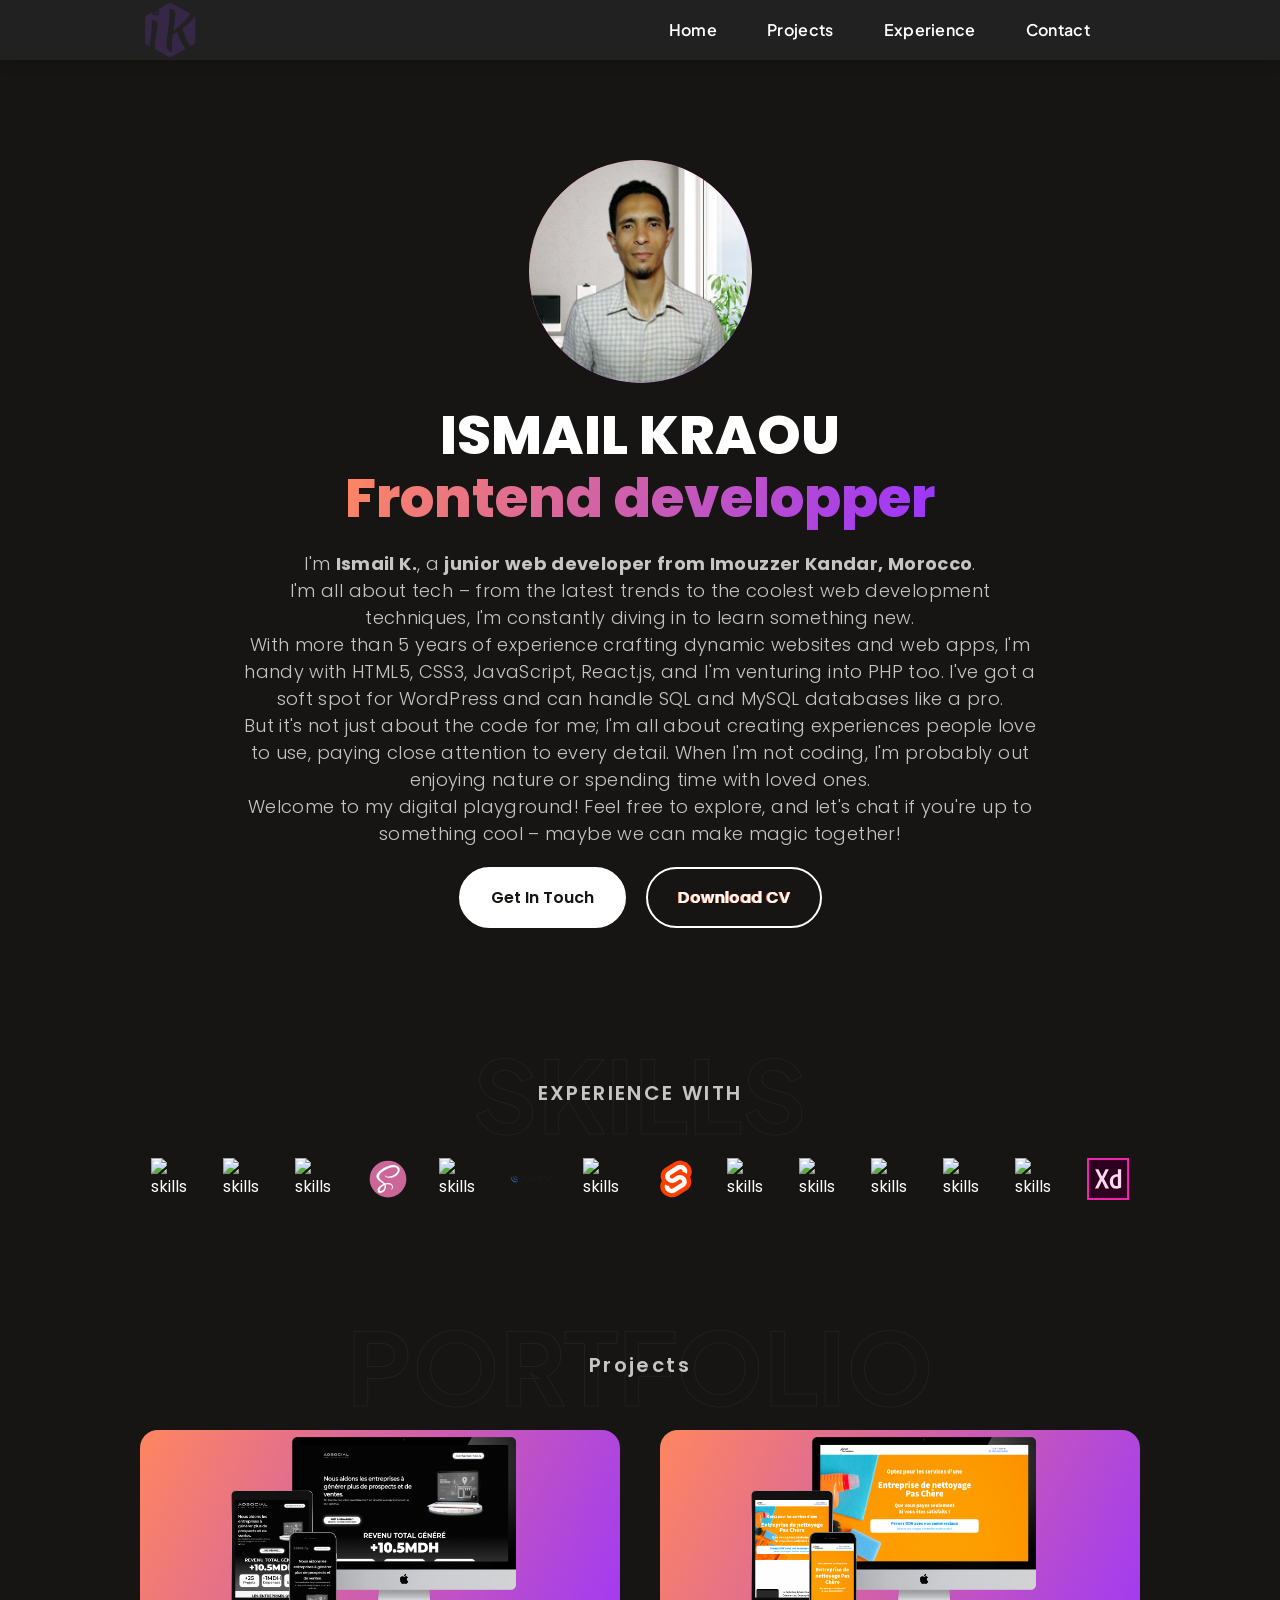
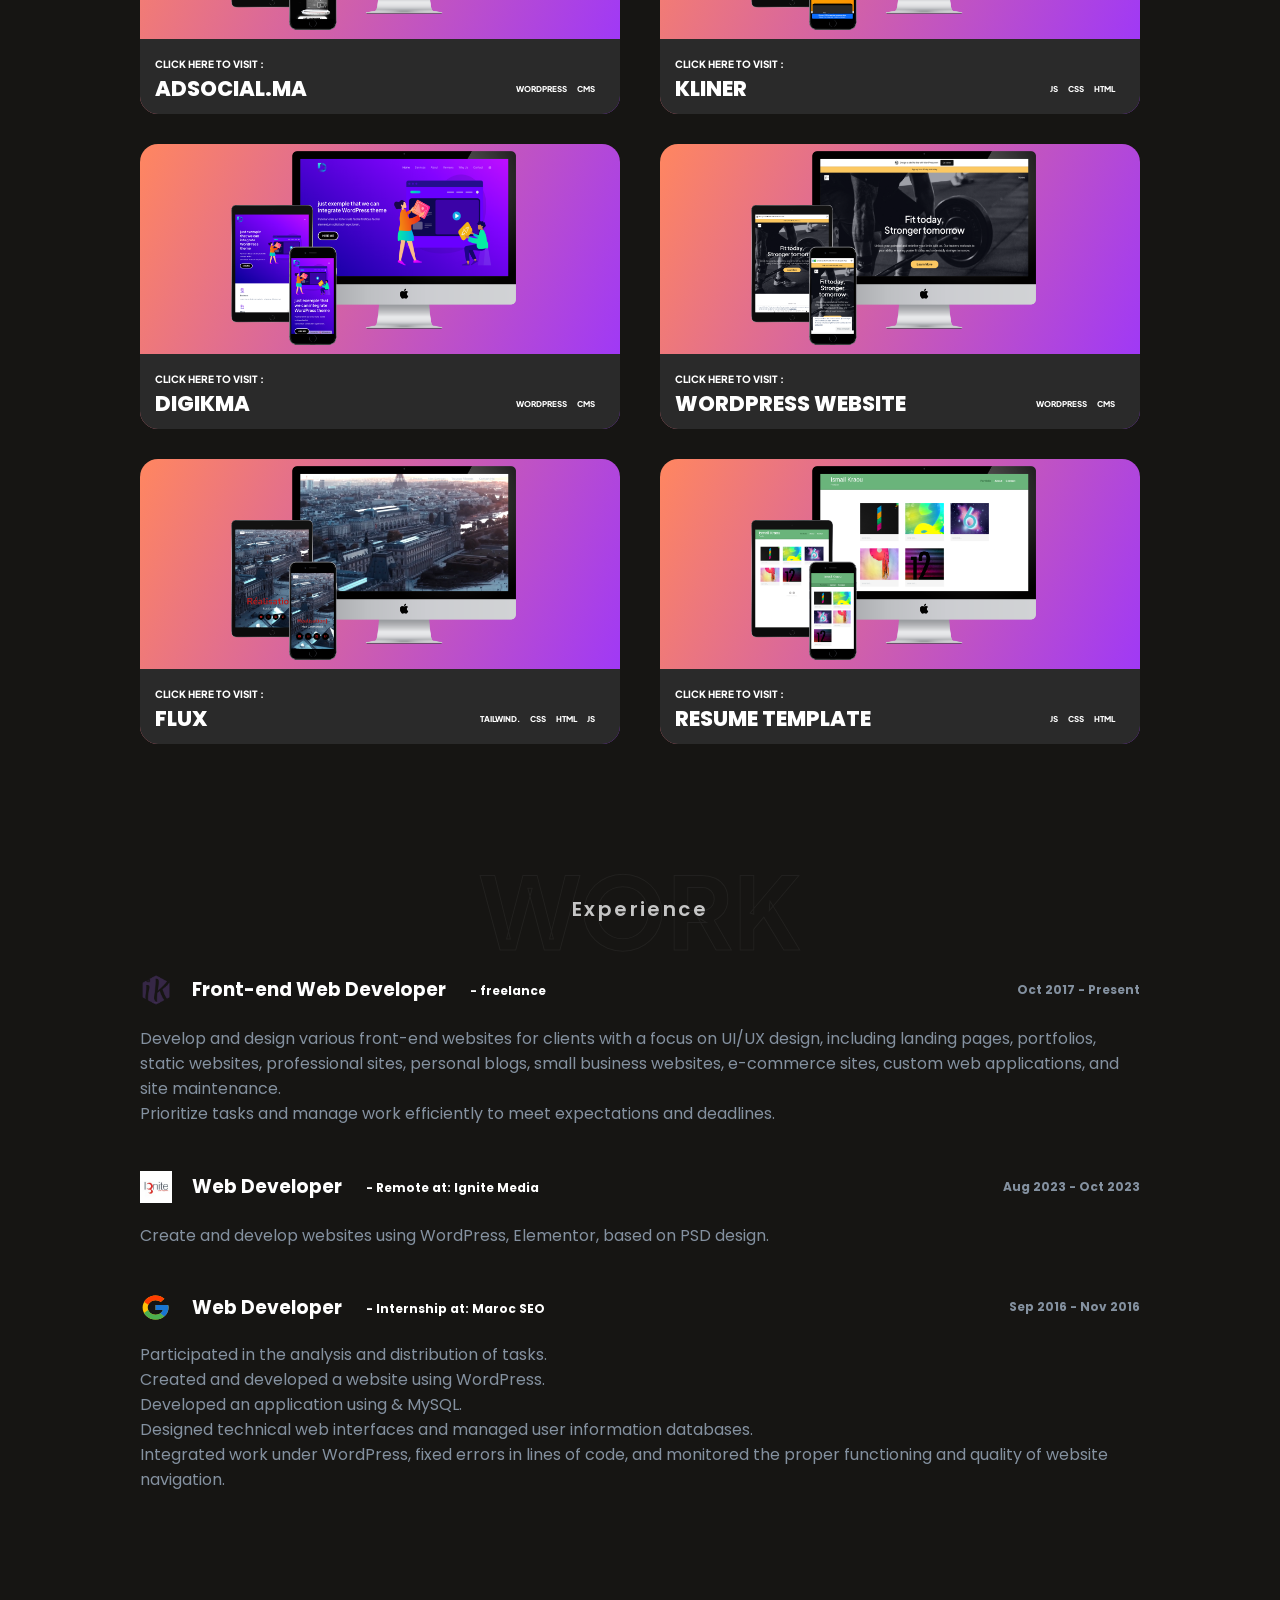
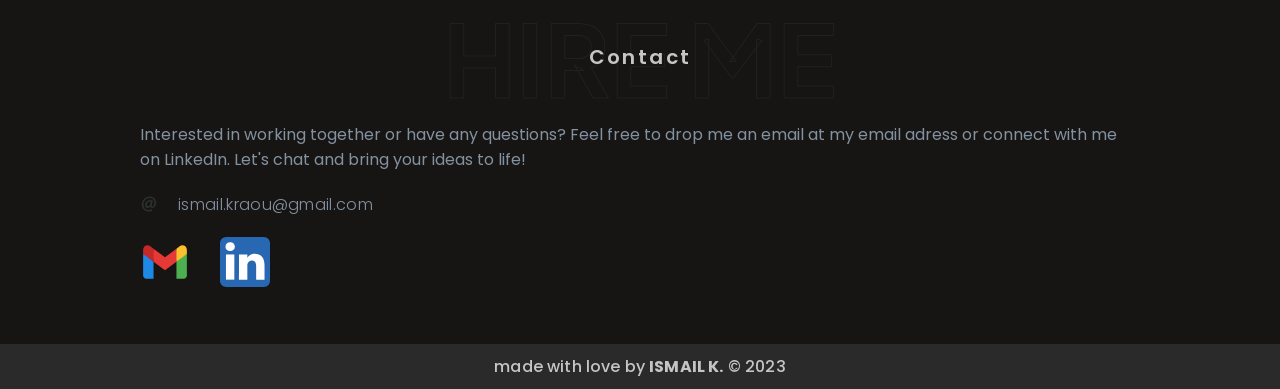
==== commit bb8b2532: "portfolio rebuild made a good portfolio 2023" ====
--- a/index.html
+++ b/index.html
@@ -1,278 +1,371 @@
 <!DOCTYPE html>
 <html lang="en">
-
-<head>
-  <meta charset="UTF-8" />
-  <meta name="viewport" content="width=device-width, initial-scale=1.0" />
-  <link rel="shortcut icon" type="image/png" href="./imgs/favicon.png" />
-
-  <!-- Put your site title here -->
-  <title>
-    ismail kraou - Junior frontend developer
-  </title>
-
-  <meta name="description" content="As a front-end web developer with a passion for UI/UX design since 2017, I have had the opportunity to build many front-end websites for a diverse range of clients.">
-  <!-- Add some coding keywords below, Ex: (React, CSS etc) -->
-  <meta name="keywords" content="ismail kraou, Bootstrap, Tailwind CSS, Node.js, React.js, Cascading Style Sheets (CSS), Web Development, HTML5, JavaScript, jQuery, PHP, MySQL, WordPress." />
-  <link rel="stylesheet" href="css/index.css" />
-</head>
-
-<body>
-
-  <!-- ***** Header ***** -->
-
-  <header class="header" role="banner" id="top">
-    <div class="row">
-      <nav class="nav" role="navigation">
-        <ul class="nav__items">
-          <li class="nav__item"><a href="#work" class="nav__link">Work</a></li>
-          <li class="nav__item">
-            <a href="#about" class="nav__link">About</a>
-          </li>
-          <li class="nav__item">
-            <a href="#contact" class="nav__link">Contact</a>
-          </li>
-        </ul>
-      </nav>
-    </div>
-    <div class="header__text-box row">
-      <div class="header__text">
-        <h1 class="heading-primary">
-          <!-- Replace the following name with your name -->
-          <span>ismail kraou - Junior frontend developer</span>
-        </h1>
-        <!-- Put a small paragraph about yourself -->
-        <p>If you are in need of assistance with your next web project, I would be happy to discuss your requirements and provide my expertise. Let's connect and explore the possibilities! </p>
-        <a href="#contact" class="btn btn--pink">Get in touch</a>
+  <head>
+
+    <meta charset="utf-8" />
+    <meta name="viewport" content="width=device-width, initial-scale=1.0">
+    <meta name="description" content="Ismail K. - Junior Web Developer | Welcome to my digital playground! Explore my portfolio and let's create magic together.">
+    <meta name="keywords" content="Ismail K., web developer, junior web developer, web development, portfolio, html, css, js, javascript, responsive, WordPress, php, mysql, freelance, remote, a distance, work, home, web, imouzzer kandar, casablanca, fes, marakech, morocco, france, fr, en, arabe, eng, google, software">
+    <meta name="author" content="Ismail K.">
+    <title>Ismail K. - Junior Web Developer</title>
+    <!-- fonts -->
+    <link rel="stylesheet" href="https://fonts.googleapis.com/css2?family=Plus Jakarta Sans:wght@600&display=swap"/>
+    <link rel="stylesheet" href="https://fonts.googleapis.com/css2?family=Poppins:wght@300;400;600;700;800&display=swap"/>
+    <link rel="stylesheet" href="https://fonts.googleapis.com/css2?family=Inter:wght@800&display=swap"/>
+    <!-- styles -->
+    <link rel="stylesheet" href="./styles.css" />
+
+  </head>
+  <body>
+
+    <!-- home and header -->
+    <div class="home" id="home"></div>
+    <header class="header">
+      <div class="container">
+        <img class="header-logo" loading="lazy" alt="" src="./public/logo@2x.png"/>
+
+        <div class="header-navbar-wrapper">
+          <nav class="header-navbar">
+            <div class="header-navbar-item"><a class="navbar-item-link" href="#home">Home</a></div>
+            <div class="header-navbar-item"><a class="navbar-item-link" href="#projects">Projects</a></div>
+            <div class="header-navbar-item"><a class="navbar-item-link" href="#experiences">Experience</a></div>
+            <div class="header-navbar-item"><a class="navbar-item-link" href="#contact">Contact</a></div>
+          </nav>
+        </div>
       </div>
-    </div>
-  </header>
-
-  <main role="main">
-
-    <!-- ***** Work ***** -->
-
-    <section class="work" id="work">
-      <div class="row">
-        <h2>My Work</h2>
-        <div class="work__boxes">
-
-          <!-- Each div with the work__box class is a project. -->
-          <!--  work box   -->
-
-          <div class="work__box">
-            <div class="work__text">
-              <h3>kliner-V2</h3>
-              <p>
-                A landing page for kliner agency.
+    </header>
+
+    <!-- main page -->
+    <main class="main-page">
+      <section class="section aboutme">
+        <div class="container">
+
+          <!-- avatar -->
+          <div class="aboutme-avatar">
+            <div class="avatar-background"></div>
+            <img class="avatar-icon" loading="lazy" alt="ISMAIL KRAOU Frontend developper" src="./public/avatar@2x.png"/>
+          </div>
+
+          <!-- title -->
+          <div class="aboutme-title">
+            <h1 class="aboutme-title-title1">
+              <p class="aboutme-title-title1-first">ISMAIL KRAOU</p>
+              <p class="aboutme-title-title1-last">Frontend developper</p>
+            </h1>
+          </div>
+
+          <!-- description -->
+          <div class="aboutme-descr">
+            <p class="aboutme-descr-p">
+              I'm <strong>Ismail K.</strong>, a <strong>junior web developer from Imouzzer Kandar, Morocco</strong>. <br>I'm all about tech – from the latest trends to the coolest web development techniques, I'm constantly diving in to learn something new.
+            </p>
+            <p class="aboutme-descr-p">
+              With more than 5 years of experience crafting dynamic websites and web apps, I'm handy with HTML5, CSS3, JavaScript, React.js, and I'm venturing into PHP too. I've got a soft spot for WordPress and can handle SQL and MySQL databases like a pro.
+            </p>
+            <p class="aboutme-descr-p">
+              But it's not just about the code for me; I'm all about creating experiences people love to use, paying close attention to every detail. When I'm not coding, I'm probably out enjoying nature or spending time with loved ones.
+            </p>
+            <p class="aboutme-descr-p">
+              Welcome to my digital playground! Feel free to explore, and let's chat if you're up to something cool – maybe we can make magic together!
+            </p>
+          </div>
+
+          <!-- actions -->
+          <div class="aboutme-action">
+            <div class="aboutme-action-buttons">
+              <a href="#contact" class="aboutme-action-buttons-btn">Get In Touch</a>
+              <a href="./public/docs/ismail k - 2023-Resume (en) - Front end Developer.pdf" class="aboutme-action-buttons-btn-outline" download>Download CV</a>
+            </div>
+          </div>
+
+        </div>
+      </section>
+
+
+      <section class="section experience">
+        <div class="container">
+
+          <!-- title -->
+          <div class="experience-title">
+            <h2 class="experience-title-title2">
+              <p class="experience-title-title2-first">EXPERIENCE WITH</p>
+              <p class="experience-title-title2-last">SKILLS</p>
+            </h2>
+          </div>
+
+          <!-- skills -->
+          <div class="experience-skills">
+            <img class="experience-skills-icon" alt="skills html" src="./public/skills/html.svg"/>
+            <img class="experience-skills-icon" alt="skills css" src="./public/skills/css.svg"/>
+            <img class="experience-skills-icon" alt="skills bootstrap" src="./public/skills/bootstrap.svg"/>
+            <img class="experience-skills-icon" alt="skills scss" src="./public/skills/scss.svg"/>
+            <img class="experience-skills-icon" alt="skills javascript" src="./public/skills/javascript.svg"/>
+            <img class="experience-skills-icon" alt="skills jquery" src="./public/skills/jquery.svg"/>
+            <img class="experience-skills-icon" alt="skills react-js" src="./public/skills/react-js.svg"/>
+            <img class="experience-skills-icon" alt="skills svelte" src="./public/skills/svelte.svg"/>
+            <img class="experience-skills-icon" alt="skills php" src="./public/skills/php.svg"/>
+            <img class="experience-skills-icon" alt="skills mysql" src="./public/skills/mysql.svg"/>
+            <img class="experience-skills-icon" alt="skills wordpress" src="./public/skills/wordpress.svg"/>
+            <img class="experience-skills-icon" alt="skills elementor" src="./public/skills/elementor.svg"/>
+            <img class="experience-skills-icon" alt="skills figma" src="./public/skills/figma_logo_icon.svg"/>
+            <img class="experience-skills-icon" alt="skills adobe XD" src="./public/skills/xd_icon.svg"/>
+          </div>
+        
+        </div>
+      </section>
+
+
+      <section id="projects" class="section projects" >
+        <div class="container">
+
+          <!-- title -->
+          <div class="projects-title">
+            <h2 class="projects-title-title2">
+              <p class="projects-title-title2-first">Projects</p>
+              <p class="projects-title-title2-last">PORTFOLIO</p>
+            </h2>
+          </div>
+
+          <!-- skills -->
+          <div class="projects-portfolio">
+            <!-- projet 1 -->
+            <div class="projects-portfolio-project">
+              <img class="projects-portfolio-project-thumbnail" loading="lazy" alt="" src="./public/projects/project-1.png"/>
+              <div class="projects-portfolio-project-disc">
+                <div class="projects-portfolio-project-disc-title">
+                  <h2 class="projects-portfolio-project-disc-title-title2">
+                    <a href="https://adsocial.ma/" target="_blank" rel="noopener noreferrer">
+                      <p class="projects-portfolio-project-disc-title-title2-first">CLICK HERE TO VISIT : </p>
+                      <p class="projects-portfolio-project-disc-title-title2-last">adsocial.ma <span class="skills">CMS</span> <span class="skills">wordpress</span></p>
+                    </a>
+                  </h2>
+                </div>
+              </div>
+            </div>
+
+            <!-- projet 2 -->
+            <div class="projects-portfolio-project">
+              <img class="projects-portfolio-project-thumbnail" loading="lazy" alt="" src="./public/projects/project-2.png"/>
+              <div class="projects-portfolio-project-disc">
+                <div class="projects-portfolio-project-disc-title">
+                  <h2 class="projects-portfolio-project-disc-title-title2">
+                    <a href="https://ismailkraou.github.io/kliner-V2/" target="_blank" rel="noopener noreferrer">
+                      <p class="projects-portfolio-project-disc-title-title2-first">CLICK HERE TO VISIT : </p>
+                      <p class="projects-portfolio-project-disc-title-title2-last">kliner <span class="skills">html</span> <span class="skills">css</span><span class="skills">js</span></p>
+                    </a>
+                  </h2>
+                </div>
+              </div>
+            </div>
+
+            <!-- projet 3 -->
+            <div class="projects-portfolio-project">
+              <img class="projects-portfolio-project-thumbnail" loading="lazy" alt="" src="./public/projects/project-3.png"/>
+              <div class="projects-portfolio-project-disc">
+                <div class="projects-portfolio-project-disc-title">
+                  <h2 class="projects-portfolio-project-disc-title-title2">
+                    <a href="https://digikma.000webhostapp.com/" target="_blank" rel="noopener noreferrer">
+                      <p class="projects-portfolio-project-disc-title-title2-first">CLICK HERE TO VISIT : </p>
+                      <p class="projects-portfolio-project-disc-title-title2-last">digikma <span class="skills">CMS</span> <span class="skills">wordpress</span></p>
+                    </a>
+                  </h2>
+                </div>
+              </div>
+            </div>
+
+            <!-- projet 4 -->
+            <div class="projects-portfolio-project">
+              <img class="projects-portfolio-project-thumbnail" loading="lazy" alt="" src="./public/projects/project-4.png"/>
+              <div class="projects-portfolio-project-disc">
+                <div class="projects-portfolio-project-disc-title">
+                  <h2 class="projects-portfolio-project-disc-title-title2">
+                    <a href="https://ismailkraou1.wordpress.com/" target="_blank" rel="noopener noreferrer">
+                      <p class="projects-portfolio-project-disc-title-title2-first">CLICK HERE TO VISIT : </p>
+                      <p class="projects-portfolio-project-disc-title-title2-last">wordpress website <span class="skills">CMS</span> <span class="skills">wordpress</span></p>
+                    </a>
+                  </h2>
+                </div>
+              </div>
+            </div>
+
+            <!-- projet 5 -->
+            <div class="projects-portfolio-project">
+              <img class="projects-portfolio-project-thumbnail" loading="lazy" alt="" src="./public/projects/project-5.png"/>
+              <div class="projects-portfolio-project-disc">
+                <div class="projects-portfolio-project-disc-title">
+                  <h2 class="projects-portfolio-project-disc-title-title2">
+                    <a href="https://ismailkraou.github.io/flux/" target="_blank" rel="noopener noreferrer">
+                      <p class="projects-portfolio-project-disc-title-title2-first">CLICK HERE TO VISIT : </p>
+                      <p class="projects-portfolio-project-disc-title-title2-last">flux <span class="skills">js</span> <span class="skills">html</span> <span class="skills">css</span> <span class="skills">tailwind.</span></p>
+                    </a>
+                  </h2>
+                </div>
+              </div>
+            </div>
+
+            <!-- projet 6 -->
+            <div class="projects-portfolio-project">
+              <img class="projects-portfolio-project-thumbnail" loading="lazy" alt="" src="./public/projects/project-6.png"/>
+              <div class="projects-portfolio-project-disc">
+                <div class="projects-portfolio-project-disc-title">
+                  <h2 class="projects-portfolio-project-disc-title-title2">
+                    <a href="https://ismailkraou.github.io/resumtemplate/" target="_blank" rel="noopener noreferrer">
+                      <p class="projects-portfolio-project-disc-title-title2-first">CLICK HERE TO VISIT : </p>
+                      <p class="projects-portfolio-project-disc-title-title2-last">resume template <span class="skills">html</span> <span class="skills">css</span> <span class="skills">js</span></p>
+                    </a>
+                  </h2>
+                </div>
+              </div>
+            </div>
+            
+          </div>
+        
+        </div>
+      </section>
+
+
+      <section id="experiences" class="section experiences">
+        <div class="container">
+
+          <!-- title -->
+          <div class="experiences-title">
+            <h2 class="experiences-title-title2">
+              <p class="experiences-title-title2-first">Experience</p>
+              <p class="experiences-title-title2-last">WORK</p>
+            </h2>
+          </div>
+
+          <!-- experience 1 -->
+          <div class="experiences-experience">
+
+            <!-- title -->
+            <div class="experiences-experience-subtitle">
+              <h3 class="experiences-experience-subtitle-title3">
+                <span>
+                  <img class="experiences-experience-subtitle-title3-icon" loading="lazy" alt="experience as a Front-end Web Developer" src="./public/experiences/freelance.png"/>
+                  <p class="experiences-experience-subtitle-title3-first">Front-end Web Developer <small class="small"> - freelance</small></p>
+                </span>
+                <p class="experiences-experience-subtitle-title3-last">Oct 2017 - Present</p>
+
+              </h3>
+            </div>
+
+            <!-- discription -->
+            <div class="experiences-experience-discr">
+              <p class="experiences-experience-discr-p">
+                Develop and design various front-end websites for clients with a focus on UI/UX design, including landing pages, portfolios, static websites, professional sites, personal blogs, small business websites, e-commerce sites, custom web applications, and site maintenance. <br> Prioritize tasks and manage work efficiently to meet expectations and deadlines.
               </p>
-              <ul class="work__list">
-                <li>HTML</li>
-                <li>SCSS</li>
-                <li>JavaScript</li>
-              </ul>
-
-              <div class="work__links">
-                <a href="https://ismailkraou.github.io/kliner-V2/" target="_blank" rel="noopener noreferrer" class="link__text">
-                  Visit Site <span>&rarr;</span>
+            </div>
+
+          </div>
+
+          <!-- experience 2 -->
+          <div class="experiences-experience">
+
+            <!-- title -->
+            <div class="experiences-experience-subtitle">
+              <h3 class="experiences-experience-subtitle-title3">
+                <span>
+                  <img class="experiences-experience-subtitle-title3-icon" loading="lazy" alt="experience at Ignite Media" src="./public/experiences/Ignite Media.jpg"/>
+                  <p class="experiences-experience-subtitle-title3-first">Web Developer <small class="small"> -  Remote at: Ignite Media</small></p>
+                </span>
+                <p class="experiences-experience-subtitle-title3-last">Aug 2023 - Oct 2023</p>
+
+              </h3>
+            </div>
+
+            <!-- discription -->
+            <div class="experiences-experience-discr">
+              <p class="experiences-experience-discr-p">
+                Create and develop websites using WordPress, Elementor, based on PSD design.
+              </p>
+            </div>
+
+          </div>
+
+
+          <!-- experience 3 -->
+          <div class="experiences-experience">
+
+            <!-- title -->
+            <div class="experiences-experience-subtitle">
+              <h3 class="experiences-experience-subtitle-title3">
+                <span>
+                  <img class="experiences-experience-subtitle-title3-icon" loading="lazy" alt="experience at Maroc SEO" src="./public/experiences/googlelogo.svg"/>
+                  <p class="experiences-experience-subtitle-title3-first">Web Developer  <small class="small"> - Internship at: Maroc SEO</small></p>
+                </span>
+                <p class="experiences-experience-subtitle-title3-last">Sep 2016 - Nov 2016</p>
+
+              </h3>
+            </div>
+
+            <!-- discription -->
+            <div class="experiences-experience-discr">
+              <p class="experiences-experience-discr-p">
+                Participated in the analysis and distribution of tasks. <br>
+                Created and developed a website using WordPress. <br>
+                Developed an application using & MySQL. <br>
+                Designed technical web interfaces and managed user information databases. <br>
+                Integrated work under WordPress, fixed errors in lines of code, and monitored the proper functioning and quality of website navigation.
+              </p>
+            </div>
+
+          </div>
+
+        </div>
+      </section>
+      
+    </main>
+
+    <!-- footer -->
+    <footer class="footer" id="contact">
+
+      <div class="container">
+
+        <!-- title -->
+        <div class="footer-title">
+          <h2 class="footer-title-title2">
+            <p class="footer-title-title2-first">Contact</p>
+            <p class="footer-title-title2-last">HIRE ME</p>
+          </h2>
+        </div>
+
+        <!-- discription -->
+        <div class="footer-discr">
+          <p class="footer-discr-p">
+            Interested in working together or have any questions? Feel free to drop me an email at my email adress or connect with me on LinkedIn. Let's chat and bring your ideas to life!
+          </p>
+        </div>
+
+      
+
+      <!-- contacts links -->
+        <div class="footer-contact">
+            <div class="footer-contact-links">
+
+              <a href="" class="footer-contact-links-addr">
+                <img class="footer-contact-link-addr-icon" loading="lazy" alt="contact me in my email" src="./public/mail_icon.svg"/>
+                <p class="footer-contact-link-addr-disc">ismail.kraou@gmail.com</p>
+              </a>
+
+              <div class="footer-contact-links-container">
+                <a href="mailto:ismail.kraou@gmail.com" class="footer-contact-links-container-addr">
+                  <img class="footer-contact-links-container-icon" loading="lazy" alt="contact me in my gmail" src="./public/gmail_google_icon.svg"/>
                 </a>
-              </div>
-            </div>
-            <div class="work__image-box">
-              <img src="./imgs/project-1.jpeg" class="work__image" alt="Project 1" />
-            </div>
-          </div>
-          
-          <!--   en work box   -->
-          
-          <!--  work box   -->
-
-          <div class="work__box">
-            <div class="work__text">
-              <h3>work 1</h3>
-              <p>
-                A landing page for kliner agency.
-              </p>
-              <ul class="work__list">
-                <li>HTML</li>
-                <li>SCSS</li>
-                <li>JavaScript</li>
-              </ul>
-
-              <div class="work__links">
-                <!-- <a href="" target="_blank" rel="noopener noreferrer" class="link__text">
-                  Visit Site <span>&rarr;</span>
-                </a> -->
-              </div>
-            </div>
-            <div class="work__image-box">
-              <img src="./imgs/p1.webp" class="work__image" alt="Project 1" />
-            </div>
-          </div>
-          
-          <!--   en work box   -->
-          
-                    <!--  work box   -->
-
-          <div class="work__box">
-            <div class="work__text">
-              <h3>work 2</h3>
-              <p>
-                A landing page for kliner agency.
-              </p>
-              <ul class="work__list">
-                <li>HTML</li>
-                <li>SCSS</li>
-                <li>JavaScript</li>
-              </ul>
-
-              <div class="work__links">
-                <!-- <a href="" target="_blank" rel="noopener noreferrer" class="link__text">
-                  Visit Site <span>&rarr;</span>
-                </a> -->
-              </div>
-            </div>
-            <div class="work__image-box">
-              <img src="./imgs/p2.webp" class="work__image" alt="Project 1" />
-            </div>
-          </div>
-          
-          <!--   en work box   -->
-          
-                    <!--  work box   -->
-
-          <div class="work__box">
-            <div class="work__text">
-              <h3>work 3</h3>
-              <p>
-                A landing page for kliner agency.
-              </p>
-              <ul class="work__list">
-                <li>HTML</li>
-                <li>SCSS</li>
-                <li>JavaScript</li>
-              </ul>
-
-              <div class="work__links">
-                <!-- <a href="" target="_blank" rel="noopener noreferrer" class="link__text">
-                  Visit Site <span>&rarr;</span>
-                </a> -->
-              </div>
-            </div>
-            <div class="work__image-box">
-              <img src="./imgs/p3.webp" class="work__image" alt="Project 1" />
-            </div>
-          </div>
-          
-          <!--   en work box   -->
-          
-                    <!--  work box   -->
-
-          <div class="work__box">
-            <div class="work__text">
-              <h3>work 4</h3>
-              <p>
-                A landing page for kliner agency.
-              </p>
-              <ul class="work__list">
-                <li>HTML</li>
-                <li>SCSS</li>
-                <li>JavaScript</li>
-              </ul>
-
-              <div class="work__links">
-                <!-- <a href="" target="_blank" rel="noopener noreferrer" class="link__text">
-                  Visit Site <span>&rarr;</span>
-                </a> -->
-              </div>
-            </div>
-            <div class="work__image-box">
-              <img src="./imgs/p4.webp" class="work__image" alt="Project 1" />
-            </div>
-          </div>
-          
-          <!--   en work box   -->
-
-          
-        </div>
+                <a href="https://www.linkedin.com/in/ismailkraou/" class="footer-contact-links-container-addr">
+                  <img class="footer-contact-links-container-icon" loading="lazy" alt="contact me in my linkedin" src="./public/linkedin logo_icon.svg"/>
+                </a>
+              </div>
+            </div>
+        </div>
+
       </div>
-    </section>
-
-    <!-- ***** About ***** -->
-
-    <section class="about" id="about">
-      <div class="row">
-        <h2>About Me</h2>
-        <div class="about__content">
-          <div class="about__text">
-            <!-- Replace the below paragraph with info about yourself -->
-            <p>
-              A highly motivated and enthusiastic Front-end Web Developer with a passion for UI/UX design since 2017. Proficient in HTML, CSS, and JavaScript, with a proven track record of delivering high-quality frontend websites for numerous clients. With a strong eye for detail, a dedication to best practices, and a commitment to producing intuitive and user-friendly designs, I am confident in my ability to meet and exceed project expectations.
-            </p>
-            <!-- Provide a link to your resume -->
-            <a href="./doc/ismail k - 2023-Resume (en) - Front end Developer.pdf" class="btn" download>My Resume</a>
-          </div>
-
-          <div class="about__photo-container">
-            <!-- Add a nice photo of yourself -->
-            <img class="about__photo" src="./imgs/ismailkraou-Banner.png" alt="Front-end Web Developer" />
-          </div>
-        </div>
+
+      <div class="copy">
+        <p>made with love by <strong>ISMAIL K.</strong> &copy; 2023</p>
       </div>
-    </section>
-  </main>
-
-  <!-- ***** Contact ***** -->
-
-  <section class="contact" id="contact">
-    <div class="row">
-      <h2>Get in Touch</h2>
-      <div class="contact__info">
-        <p>
-          Are you looking for a fast-performing and user-friendly website to
-          represent your product or business? or looking for any kind of
-          consultation? or want to ask questions? or have some advice for me
-          or just want to say "Hi 👋" in any case feel free to Let me know. I
-          will do my best to respond back. 😊 The quickest way to reach out to
-          me is via an email.
-        </p>
-        <!-- Replace the email with yours -->
-        <a href="mailto:ismail.kraou@gmail.com" class="btn">send mail</a>
-      </div>
-    </div>
-  </section>
-
-  <!-- ***** Footer ***** -->
-
-  <footer role="contentinfo" class="footer">
-    <div class="row">
-      <!-- Update the links to point to your accounts -->
-      <ul class="footer__social-links">
-        
-        <li class="footer__social-link-item">
-          <a href="https://github.com/ismailkraou" title="Link to Github Profile">
-            <img src="./imgs/github.svg" class="footer__social-image" alt="Github">
-          </a>
-        </li>
-        
-        <li class="footer__social-link-item">
-          <a href="https://www.linkedin.com/in/ismailkraou/">
-            <img src="./imgs/linkedin.svg" title="Link to Linkedin Profile" class="footer__social-image" alt="Linkedin">
-          </a>
-        </li>
-      </ul>
-
-      <!-- If you give me some credit by keeping the below paragraph, will be huge for me 😊 Thanks. -->
-      <p>
-        &copy; 2020 - Template designed & developed by <a href="https://www.linkedin.com/in/ismailkraou/" class="link">ismail k</a>.
-      </p>
-    </div>
-  </footer>
-
-  <a href="#top" class="back-to-top" title="Back to Top">
-    <img src="./imgs/arrow-up.svg" alt="Back to Top" class="back-to-top__image"/>
-  </a>
-  <script src="./js/index.js"></script>
-</body>
-
+
+    </footer>
+
+  </body>
 </html>
--- a/styles.css
+++ b/styles.css
@@ -0,0 +1,788 @@
+/* ******************************************** */
+/* *** generals styles and variables *** */
+/* ******************************************** */
+  
+:root {
+    /* fonts */
+    --font-poppins: Poppins;
+    --font-inter: Inter;
+    --font-plus-jakarta-sans: "Plus Jakarta Sans";
+  
+    /* font sizes */
+    --font-size-2xlg: 35px;
+    --font-size-xlg: 28px;
+    --font-size-lg: 21px;
+    --font-size-mid: 18px;
+    --font-size-mini: 16px;
+    --font-size-small: 14px;
+    --font-size-xsmall: 10px;
+    --font-size-xxsmall: 8px;
+  
+    /* Colors */
+    --card-color: #2a2a2a;
+    --background-color: #161513;
+    --secondary-text: #c5c5c5;
+    --primary-color: #fff;
+    --light-grey: #8491a0;
+  
+    /* Gaps */
+    --gap-5xl: 24px;
+    --gap-8xl: 27px;
+    --gap-3xl: 22px;
+    --gap-4xl: 23px;
+    --gap-xl: 20px;
+    --gap-xs: 12px;
+    --gap-12xs: 1px;
+
+  
+    /* Paddings */
+    --padding-6xl: 162px;
+    --padding-4xl: 81px;
+    --padding-2xl: 30px;
+    --padding-xl: 20px;
+    --padding-base: 16px;
+    --padding-sm: 14px;
+  
+    /* Border radiuses */
+    --br-31xl: 50px;
+    --br-lg: 18px;
+}
+
+*{
+    outline: none;
+    margin: 0;
+    padding: 0;
+    box-sizing: border-box;
+}
+
+html {
+    scroll-behavior: smooth;
+}
+
+a,:active,a:focus{
+    outline: none;
+    text-decoration: none;
+}
+  
+body {
+    margin: 0;
+    line-height: normal;
+    position: relative;
+    width: 100%;
+    background-color: var(--background-color);
+    font-size: var(--font-size-16xl);
+    color: var(--primary-color);
+    font-family: var(--font-poppins);
+    /* overflow: hidden; */
+    /* padding: 0 var(--padding-12xs) 0.2px; */
+    /* gap: 97.8px; */
+}
+
+.main-page{
+    position: relative;
+}
+
+.container{
+    max-width: 1000px;
+    margin: 0 auto;
+    overflow: hidden;
+    clear: both;
+}
+
+.container:before,
+.container:after {
+/* content: "";
+display: block; */
+clear: both;
+}
+
+.section, footer{
+    margin: 100px 0;
+}
+
+/* responsive */
+@media screen and (max-width: 1200px) {
+    .container{
+        max-width: 900px;
+    }
+}
+
+@media screen and (max-width: 750px) {
+    .container{
+        max-width: 600px;
+    }
+}
+
+@media screen and (max-width: 450px) {
+    .container{
+        max-width: 300px;
+    }
+}
+
+/* ******************************************** */
+/* *** header *** */
+/* ******************************************** */
+.home{
+    position: relative;
+    width: 0;
+    height: 0;
+}
+
+.header{
+    width: 100%;
+    position: sticky;
+    top: 0;
+    left: 0;
+    right: 0;
+    box-shadow: 0 4.4px 16px -2.18px rgba(0, 0, 0, 0.1);
+    background-color: rgba(34, 34, 34, .99);
+    z-index: 1111;
+
+    .container{
+        display: flex;
+        flex-direction: row;
+        align-content: center;
+        justify-content: space-between;
+        align-items: center;
+    }
+}
+.header-logo{
+    display: inline-block;
+    height: 60px;
+    width: 60px;
+    position: relative;
+    object-fit: contain;
+    /* filter: invert(90%); */
+    z-index: 1;
+}
+.header-navbar-wrapper{
+    display: inline-block;
+}
+.header-navbar{
+    display: flex;
+    flex-direction: row;
+    flex-wrap: nowrap;
+    align-content: center;
+    justify-content: center;
+    align-items: center;
+    justify-content: space-between;    
+}
+.header-navbar-item{
+    margin-right: 50px;
+}
+.navbar-item-link{
+    letter-spacing: 0.02em;
+    font-weight: 600;
+    font-size: var(--font-size-mini);
+    color: var(--primary-color);
+    font-family: var(--font-plus-jakarta-sans);
+    transition: all ease-in-out .5s;
+
+    &:hover{
+        color: #8000ff;
+    }
+}
+
+
+/* responsive */
+@media screen and (max-width: 1200px) {
+    .header {
+        .container {
+            display: flex;
+            /* flex-direction: row; */
+            /* flex-wrap: nowrap; */
+            align-content: center;
+            justify-content: center;
+            align-items: center;
+            gap: 20px;
+        }
+    }
+}
+
+@media screen and (max-width: 750px) {
+    .header-navbar-wrapper{
+        display: inline-block;
+    }
+}
+
+@media screen and (max-width: 450px) {
+    .header-navbar-wrapper{
+        display: none;
+    }
+}
+
+
+/* ******************************************** */
+/* *** aboutme *** */
+/* ******************************************** */
+.aboutme{
+    position: relative;
+
+    .container{
+        display: flex;
+        flex-direction: column;
+        justify-content: center;
+        align-items: center;
+        text-align: center;
+        gap: 20px;
+    }
+}
+
+.aboutme-avatar{
+    height: 223px;
+    width: 251px;
+    position: relative;
+    text-align: center;
+
+    .avatar-icon{
+        border-radius: 50%;
+        background: linear-gradient(137.59deg, #ff8660, #8000ff 98.96%);
+        max-width: 100%;
+        overflow: hidden;
+        max-height: 100%;
+        object-fit: contain;
+        z-index: 1;
+    }
+}
+
+.aboutme-title{
+    position: relative;
+
+    .aboutme-title-title1{
+        font-size: 55px;
+        line-height: 63.36px;
+        font-weight: 800;
+        color: var(--primary-color);
+        font-family: var(--font-poppins);
+
+        .aboutme-title-title1-first{
+            color: var(--primary-color);
+        }
+
+        .aboutme-title-title1-last{
+            background: linear-gradient(115.69deg, #ff8660, #9a34ff);
+            -webkit-background-clip: text;
+            -webkit-text-fill-color: transparent;
+        }
+    }
+}
+
+.aboutme-descr{
+    position: relative;
+    max-width: 800px;
+
+    .aboutme-descr-p{
+        font-family: var(--font-poppins);
+        color: var(--secondary-text);
+        font-size: 18px;
+        letter-spacing: 0.02em;
+        font-weight: 300;
+        text-align: center justify;
+    }
+}
+
+.aboutme-action{
+    .aboutme-action-buttons{
+        position: relative;
+        display: flex;
+        flex-direction: row;
+        justify-content: center;
+        align-items: center;
+        gap: 20px;
+
+        .aboutme-action-buttons-btn{
+            color: var(--background-color);
+            text-shadow: 0.3px 0 0#fff, 0 0.3px 0#fff, -0.3px 0 0#fff, 0-0.3px 0#fff;
+            background: linear-gradient(#fff, #fff), #fff;
+            transition: all ease-in-out .5s;
+
+            &:hover{
+                color: var(--primary-color);
+                text-shadow: 0.3px 0 0#ff8660, 0 0.3px 0#ff8660, -0.3px 0 0#ff8660, 0-0.3px 0#ff8660;
+                /* background: transparent; */
+                background: linear-gradient(115.69deg, #ff8660, #9a34ff);
+            }
+        }
+        .aboutme-action-buttons-btn-outline{
+            color: var(--primary-color);
+            text-shadow: 0.3px 0 0#ff8660, 0 0.3px 0#ff8660, -0.3px 0 0#ff8660, 0-0.3px 0#ff8660;
+            background-color: transparent;
+            transition: all ease-in-out .5s;
+
+
+            &:hover{
+                text-shadow: 0.3px 0 0#fff, 0 0.3px 0#fff, -0.3px 0 0#fff, 0-0.3px 0#fff;
+                /* background-color: #fff; */
+                background: linear-gradient(115.69deg, #ff8660, #9a34ff);
+            }
+        }
+        .aboutme-action-buttons-btn,
+        .aboutme-action-buttons-btn-outline{
+            font-family: var(--font-poppins);
+            font-size: var(--font-size-2xl-4);
+            font-weight: 600;
+            border: 2px solid var(--primary-color);
+            border-radius: var(--br-31xl);
+            padding: var(--padding-base) var(--padding-2xl);
+        }
+    }
+}
+
+
+/* responsive */
+@media screen and (max-width: 1200px) {}
+
+@media screen and (max-width: 750px) {}
+
+@media screen and (max-width: 450px) {
+    .aboutme-title .aboutme-title-title1 {
+        font-size: 25px;
+        line-height: 35.36px;
+        font-weight: 700;
+    }
+
+    .aboutme-action
+    .aboutme-action-buttons {
+        flex-direction: column;
+    }
+}
+
+
+/* ******************************************** */
+/* *** experience *** */
+/* ******************************************** */
+
+.experience{
+    position: relative;
+
+    .container{
+        display: flex;
+        flex-direction: column;
+        justify-content: center;
+        align-items: center;
+    }
+}
+
+.footer-title,
+.experiences-title,
+.projects-title,
+.experience-title{
+    position: relative;
+    width: 100%;
+    text-align: center;
+
+    .footer-title-title2,
+    .experiences-title-title2,
+    .projects-title-title2,
+    .experience-title-title2{
+        position: relative;
+        text-align: center;
+        margin: 50px 0 50px 0;
+        z-index: 11;
+
+        .footer-title-title2-first,
+        .experiences-title-title2-first,
+        .projects-title-title2-first,
+        .experience-title-title2-first{
+            width: 100%;
+            font-family: var(--font-poppins);
+            color: var(--secondary-text);
+            letter-spacing: 0.12em;
+            font-weight: 600;
+            font-size: 20px;
+            z-index: 11;
+        }
+        .footer-title-title2-last,
+        .experiences-title-title2-last,
+        .projects-title-title2-last,
+        .experience-title-title2-last{
+            position: absolute;
+            top: 50%;
+            left: 50%;
+            transform: translate(-50%,-50%);
+            -webkit-text-stroke: 1px rgba(255,255,255,0.05);
+            -webkit-text-fill-color: transparent;
+            width: max-content;
+            font-family: var(--font-plus-jakarta-sans);
+            font-weight: 700;
+            font-size: 100px;
+            z-index: 1;
+        }
+    }
+}
+
+.experience-skills{
+    display: flex;
+    flex-direction: row;
+    justify-content: center;
+    align-items: center;
+    gap: 30px;
+
+    .experience-skills-icon{
+        position: relative;
+        height: 42px;
+        width: 42px;
+        min-height: 42px;
+    }
+}
+
+/* responsive */
+@media screen and (max-width: 1200px) {
+    .experience-skills {
+        flex-wrap: wrap;
+    }
+    .projects-portfolio {
+        gap: 20px !important;
+    }
+}
+
+@media screen and (max-width: 750px) {
+    .experience-skills {
+        flex-wrap: wrap;
+        gap: 15px;
+    }
+    .projects-portfolio {
+        gap: 15px !important;
+    }
+}
+
+@media screen and (max-width: 450px) {}
+
+
+/* ******************************************** */
+/* ***  *** */
+/* ******************************************** */
+
+.projects{
+    position: relative;
+
+    .container{}
+}
+
+.projects-portfolio{
+    position: relative;
+    display: flex;
+    flex-direction: row;
+    justify-content: space-between;
+    align-items: center;
+    flex-wrap: wrap;
+    gap: 30px;
+    width: 100%;
+    box-sizing: border-box;
+}
+
+.projects-portfolio > div{
+    /* flex: 50%; */
+    width: 48%;
+    box-sizing: border-box;
+    background: linear-gradient(115.69deg, #ff8660, #9a34ff);
+}
+
+.projects-portfolio-project{
+    position: relative;
+    /* min-width: 253px; */
+    max-width: 100%;
+    border-radius: var(--br-lg);
+    /* background-color: var(--card-color); */
+    background: linear-gradient(115.69deg, #ff8660, #9a34ff);
+    overflow: hidden;
+
+    .projects-portfolio-project-thumbnail{
+        position: relative;
+        border-radius: var(--br-lg) var(--br-lg) 0 0;
+        max-width: 100%;
+        flex-shrink: 0;
+        object-fit: cover;
+    }
+
+    .projects-portfolio-project-disc{
+        background-color: var(--card-color);
+        padding: 0px;
+    }
+}
+
+.projects-portfolio-project-disc-title{
+    position: relative;
+    padding: 0px;
+}
+
+.projects-portfolio-project-disc-title-title2{
+    position: relative;
+    padding: 0px;
+}
+
+.projects-portfolio-project-disc-title-title2 a{
+    display: block;
+    font-family: var(--font-poppins);
+    text-transform: uppercase;
+    line-height: 20px;
+    font-weight: 800;
+    padding: 15px;
+
+    .projects-portfolio-project-disc-title-title2-first{
+        position: relative;
+        display: block;
+        font-family: var(--font-plus-jakarta-sans);
+        font-size: var(--font-size-xsmall);
+        color: var(--primary-color);
+        margin-bottom: 5px;
+    }
+
+    .projects-portfolio-project-disc-title-title2-last{
+        position: relative;
+        display: block;
+        font-family: var(--font-poppins);
+        font-size: var(--font-size-lg);
+        color: var(--primary-color);
+        width: 100%;
+        clear: both;
+
+        .skills{
+            font-family: var(--font-plus-jakarta-sans);
+            font-size: var(--font-size-xxsmall);
+            color: var(--primary-color);
+            margin-right: 10px;
+            float: right;
+        }
+    }
+}
+/* responsive */
+@media screen and (max-width: 1200px) {}
+
+@media screen and (max-width: 750px) {}
+
+@media screen and (max-width: 450px) {
+    .projects-portfolio > div {
+        width: 80%;
+    }
+
+    .projects-portfolio {
+        flex-direction: column;
+        justify-content: center;
+        align-items: center;
+        flex-wrap: wrap;
+        gap: 15px;
+        width: 100%;
+        align-content: center;
+    }
+}
+
+
+
+/* ******************************************** */
+/* *** experiences *** */
+/* ******************************************** */
+
+.experiences{
+    position: relative;
+
+    .container{
+        position: relative;
+    }
+}
+
+.experiences-experience{
+    display: flex;
+    /* align-items: center; */
+    justify-content: center;
+    flex-direction: column;
+    gap: 20px;
+    margin-bottom: 45px;
+
+    &:last-child{
+        margin-bottom: 0px;
+    }
+
+    .experiences-experience-subtitle{
+        position: relative;
+    }
+}
+
+.experiences-experience-subtitle-title3{
+    position: relative;
+    display: flex;
+    justify-content: space-between;
+    flex-direction: row;
+    flex-wrap: nowrap;
+    align-items: center;
+    gap: 30px;
+    color: var(--primary-color);
+    font-family: var(--font-poppins);
+
+    .experiences-experience-subtitle-title3-icon{
+        display: inline-block;
+        max-height: 32px;
+        max-width: 32px;
+    }
+    .experiences-experience-subtitle-title3-first{
+        display: inline-block;
+    }
+    .experiences-experience-subtitle-title3-last{
+        font-size: var(--font-size-mini);
+        color: var(--light-grey);
+        font-size: 12px;
+    }
+}
+
+.experiences-experience-subtitle-title3-first{
+    display: inline-block;
+
+    .small{
+        vertical-align: middle;
+        margin-left: 20px;
+        font-size: 12px;
+    }
+}
+
+.experiences-experience-subtitle-title3 span{
+    display: flex;
+    justify-content: center;
+    flex-direction: row;
+    flex-wrap: nowrap;
+    align-items: center;
+    gap: 20px;
+}
+
+.experiences-experience-discr{
+    position: relative;
+
+    .experiences-experience-discr-p{
+        text-align: left;
+        font-family: var(--font-poppins);
+        font-size: var(--font-size-mini);
+        color: var(--light-grey);
+    }
+}
+
+/* responsive */
+@media screen and (max-width: 1200px) {}
+
+@media screen and (max-width: 750px) {}
+
+@media screen and (max-width: 450px) {
+    .experiences-experience-subtitle-title3 {
+        flex-direction: column;
+        flex-wrap: wrap;
+        gap: 20px;
+    }
+
+    .experiences-experience-subtitle-title3 span {
+        gap: 10px;
+    }
+}
+
+
+
+/* ******************************************** */
+/* *** footer *** */
+/* ******************************************** */
+
+.footer{
+    margin-bottom: 0px;
+
+    .container{
+        text-align: center;
+    }
+}
+
+.footer-discr{
+    margin-bottom: 20px;
+
+    .footer-discr-p{
+        text-align: left;
+        font-family: var(--font-poppins);
+        font-size: var(--font-size-mini);
+        color: var(--light-grey);
+    }
+}
+
+.footer-contact{
+    .footer-contact-links{
+        text-align: center;
+    }
+}
+
+.footer-contact-links-addr{
+    display: flex;
+    justify-content: flex-start;
+    align-items: center;
+    gap: 20px;
+    flex-wrap: nowrap;
+    margin-bottom: 20px;
+
+
+    .footer-contact-link-addr-icon{
+        width: 18px;
+        height: 18px;
+        object-fit: contain;
+    }
+    .footer-contact-link-addr-disc{
+        font-family: var(--font-poppins);
+        font-size: var(--font-size-mini);
+        letter-spacing: 0.02em;
+        font-weight: 300;
+        color: var(--light-grey);
+        /* color: var(--secondary-text); */
+    }
+}
+
+.footer-contact-links-container{
+    display: flex;
+    justify-content: flex-start;
+    align-items: center;
+    gap: 30px;
+    flex-wrap: nowrap;
+}
+
+.footer-contact-links-container-addr{
+    .footer-contact-links-container-icon{
+        width: 50px;
+        height: 50px;
+        object-fit: contain;
+        fill: #fff;
+        /* background-color: rgba(0, 0, 0, 0.1); */
+        /* padding: 20px;
+        border-radius: 50%; */
+    }
+}
+
+.copy{
+    width: 100%;
+    margin-top: 50px;
+    padding: 10px;
+    background-color: var(--card-color);
+    text-align: center;
+
+    p{
+        font-family: var(--font-poppins);
+        font-size: var(--font-size-mini);
+        letter-spacing: 0.01em;
+        font-weight: 500;
+        color: var(--secondary-text);
+    }
+}
+
+/* responsive */
+@media screen and (max-width: 1200px) {}
+
+@media screen and (max-width: 750px) {}
+
+@media screen and (max-width: 450px) {}
+
+
+
+/* ******************************************** */
+/* ***  *** */
+/* ******************************************** */
+
+/* 
+
+*/
+
+/* responsive */
+@media screen and (max-width: 1200px) {}
+
+@media screen and (max-width: 750px) {}
+
+@media screen and (max-width: 450px) {}
+  
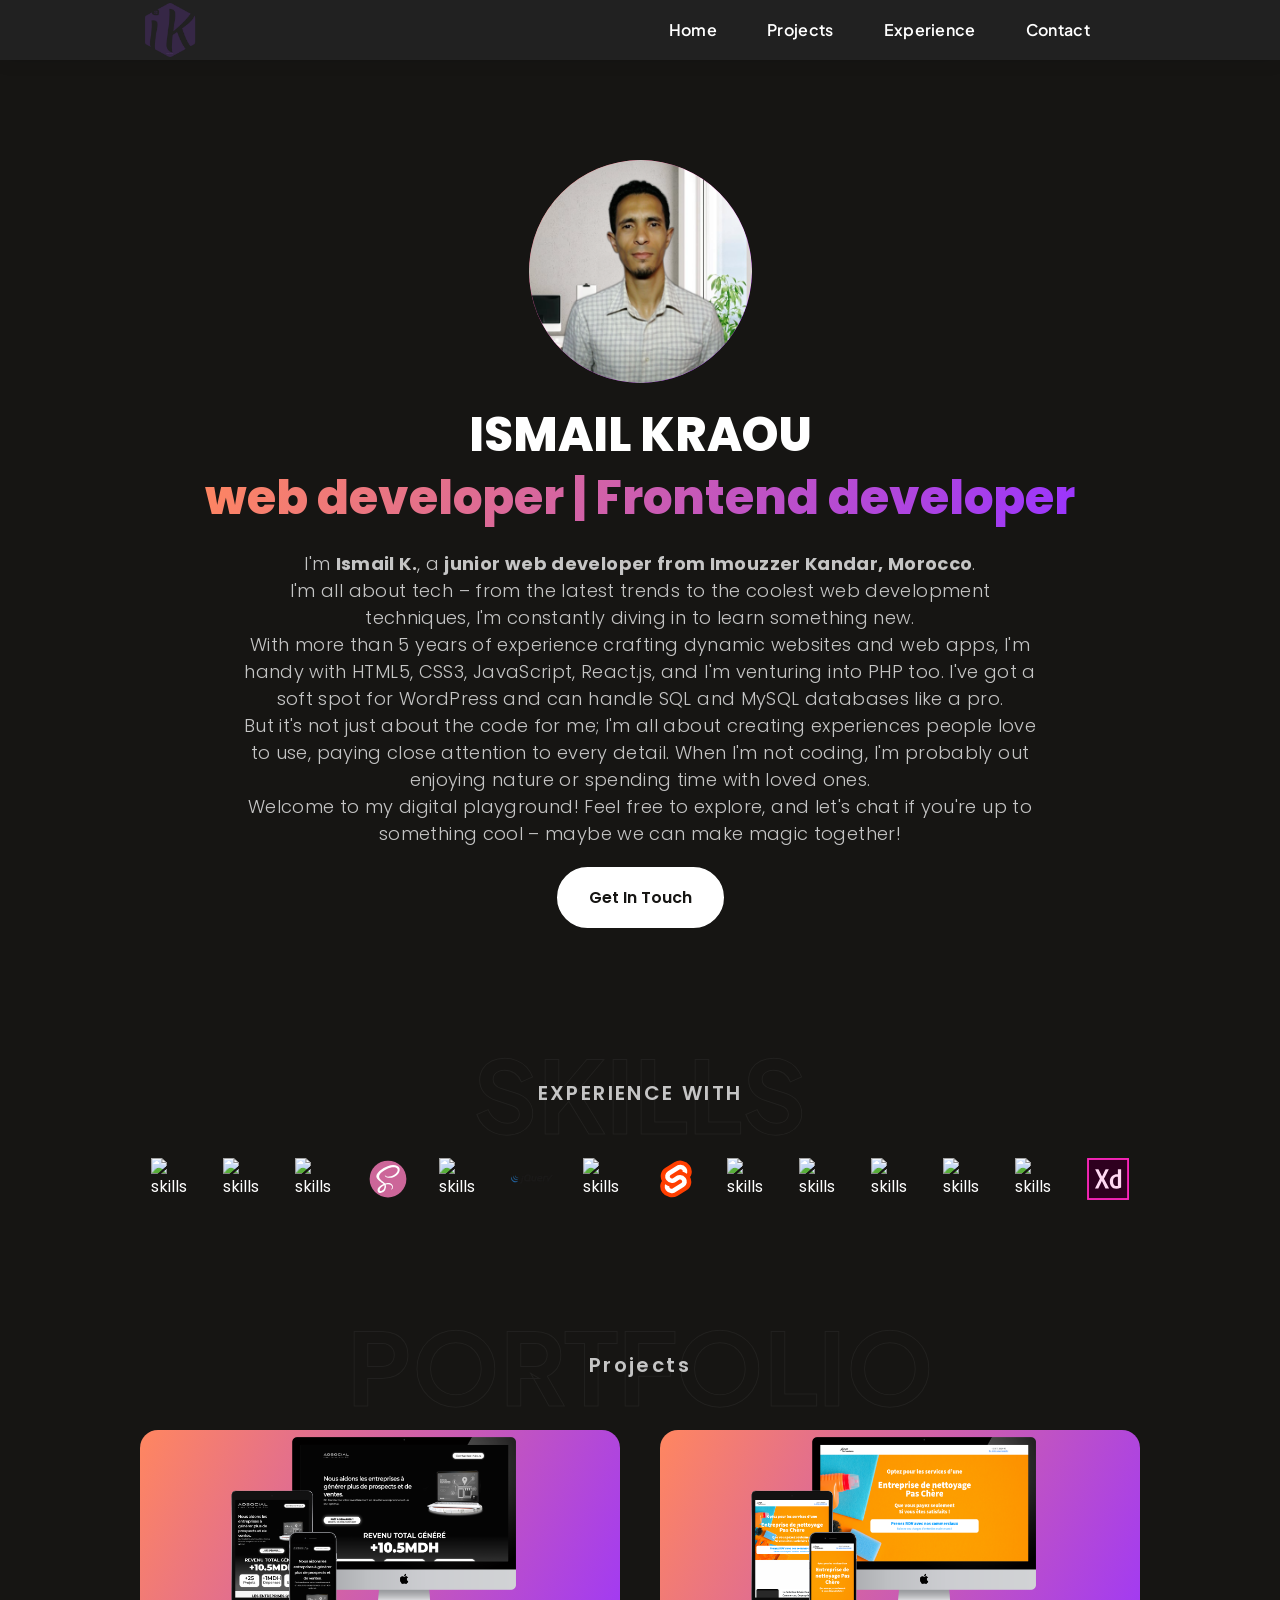
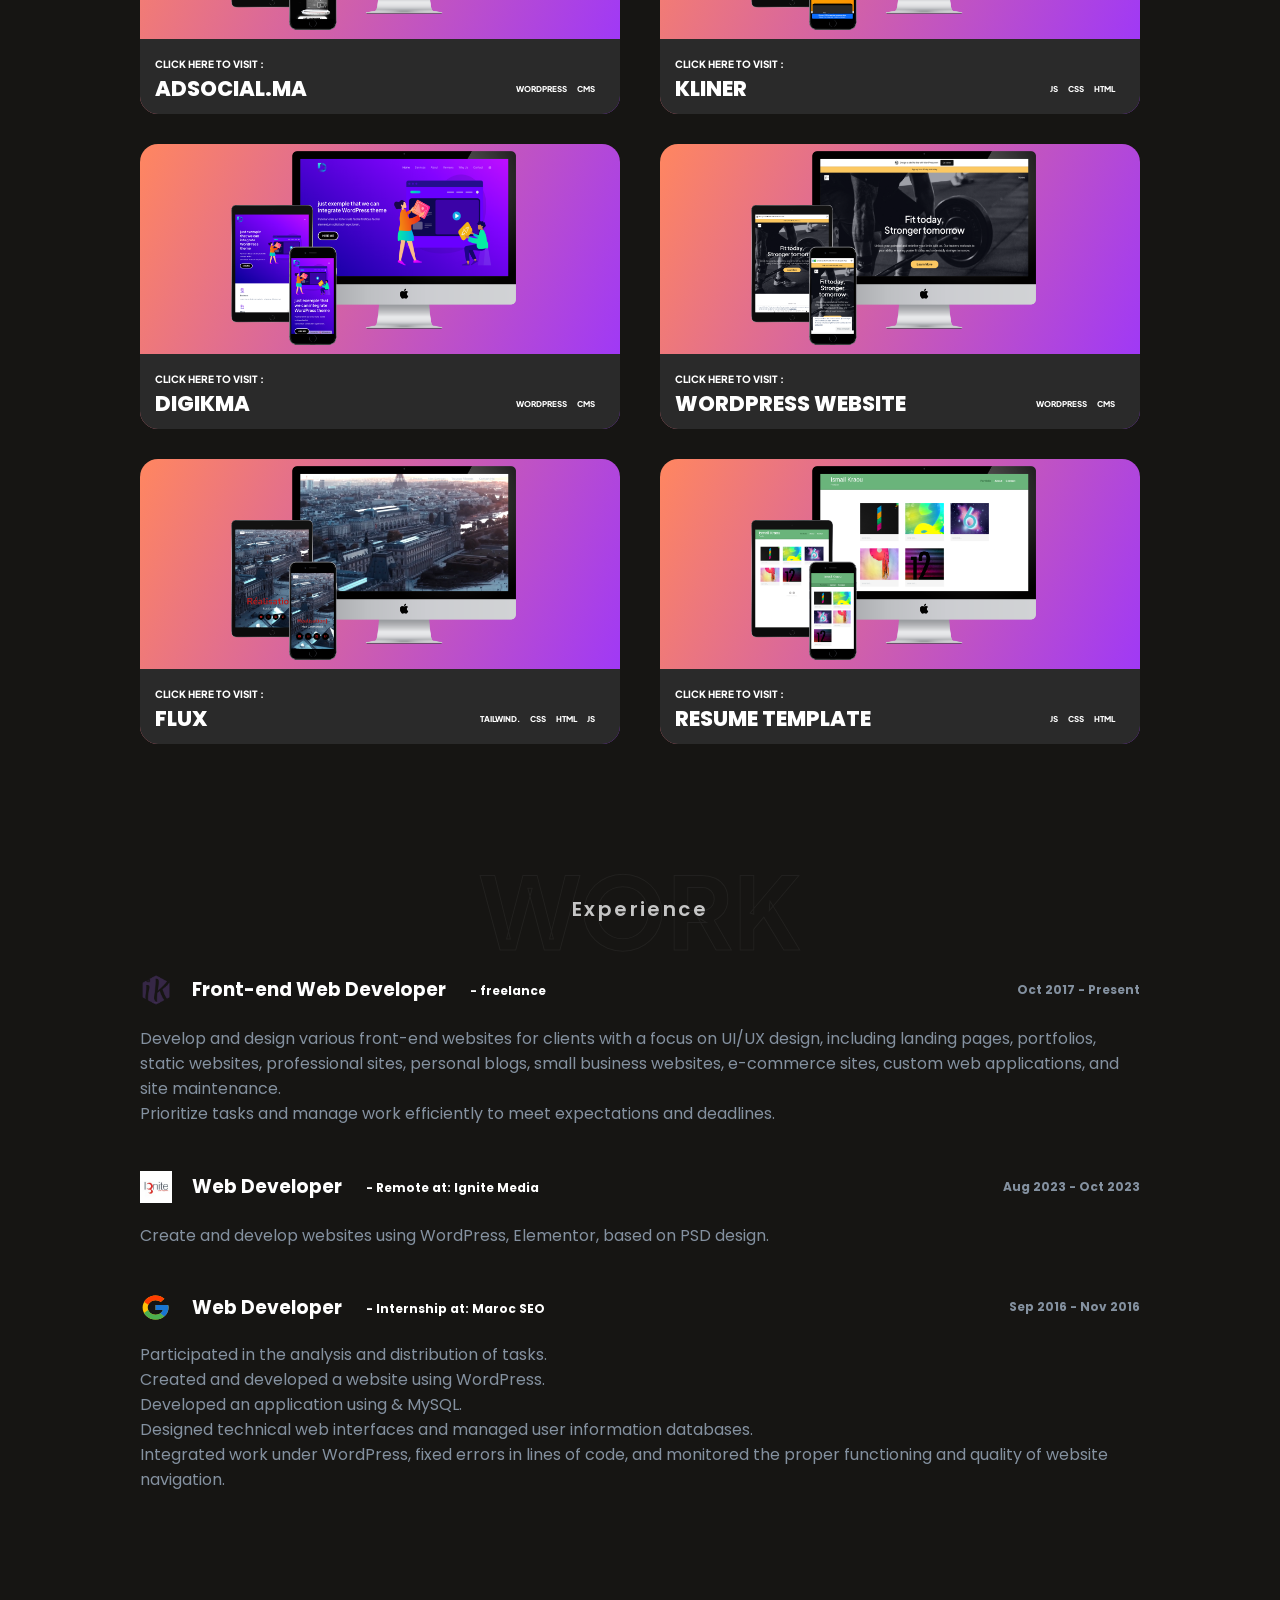
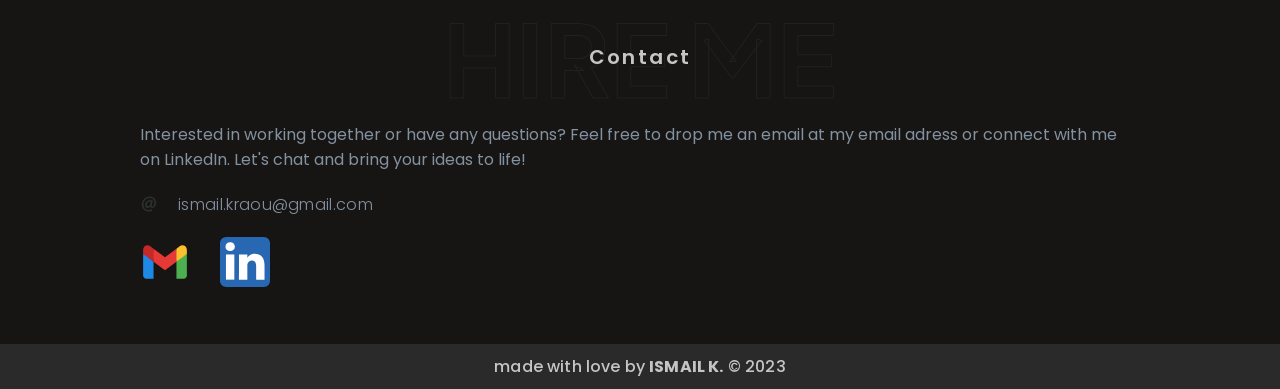
==== commit 6971c417: "correct orthograph of text clean text" ====
--- a/index.html
+++ b/index.html
@@ -50,7 +50,7 @@
           <div class="aboutme-title">
             <h1 class="aboutme-title-title1">
               <p class="aboutme-title-title1-first">ISMAIL KRAOU</p>
-              <p class="aboutme-title-title1-last">Frontend developper</p>
+              <p class="aboutme-title-title1-last">web developer | Frontend developer</p>
             </h1>
           </div>
 
@@ -74,7 +74,6 @@
           <div class="aboutme-action">
             <div class="aboutme-action-buttons">
               <a href="#contact" class="aboutme-action-buttons-btn">Get In Touch</a>
-              <a href="./public/docs/ismail k - 2023-Resume (en) - Front end Developer.pdf" class="aboutme-action-buttons-btn-outline" download>Download CV</a>
             </div>
           </div>
 
@@ -343,10 +342,10 @@
         <div class="footer-contact">
             <div class="footer-contact-links">
 
-              <a href="" class="footer-contact-links-addr">
+              <span class="footer-contact-links-addr">
                 <img class="footer-contact-link-addr-icon" loading="lazy" alt="contact me in my email" src="./public/mail_icon.svg"/>
                 <p class="footer-contact-link-addr-disc">ismail.kraou@gmail.com</p>
-              </a>
+              </span>
 
               <div class="footer-contact-links-container">
                 <a href="mailto:ismail.kraou@gmail.com" class="footer-contact-links-container-addr">
--- a/styles.css
+++ b/styles.css
@@ -249,7 +249,7 @@
     position: relative;
 
     .aboutme-title-title1{
-        font-size: 55px;
+        font-size: 47px;
         line-height: 63.36px;
         font-weight: 800;
         color: var(--primary-color);
@@ -332,7 +332,11 @@
 /* responsive */
 @media screen and (max-width: 1200px) {}
 
-@media screen and (max-width: 750px) {}
+@media screen and (max-width: 780px) {
+    .aboutme-title .aboutme-title-title1 {
+        font-size: 30px;
+    }
+}
 
 @media screen and (max-width: 450px) {
     .aboutme-title .aboutme-title-title1 {
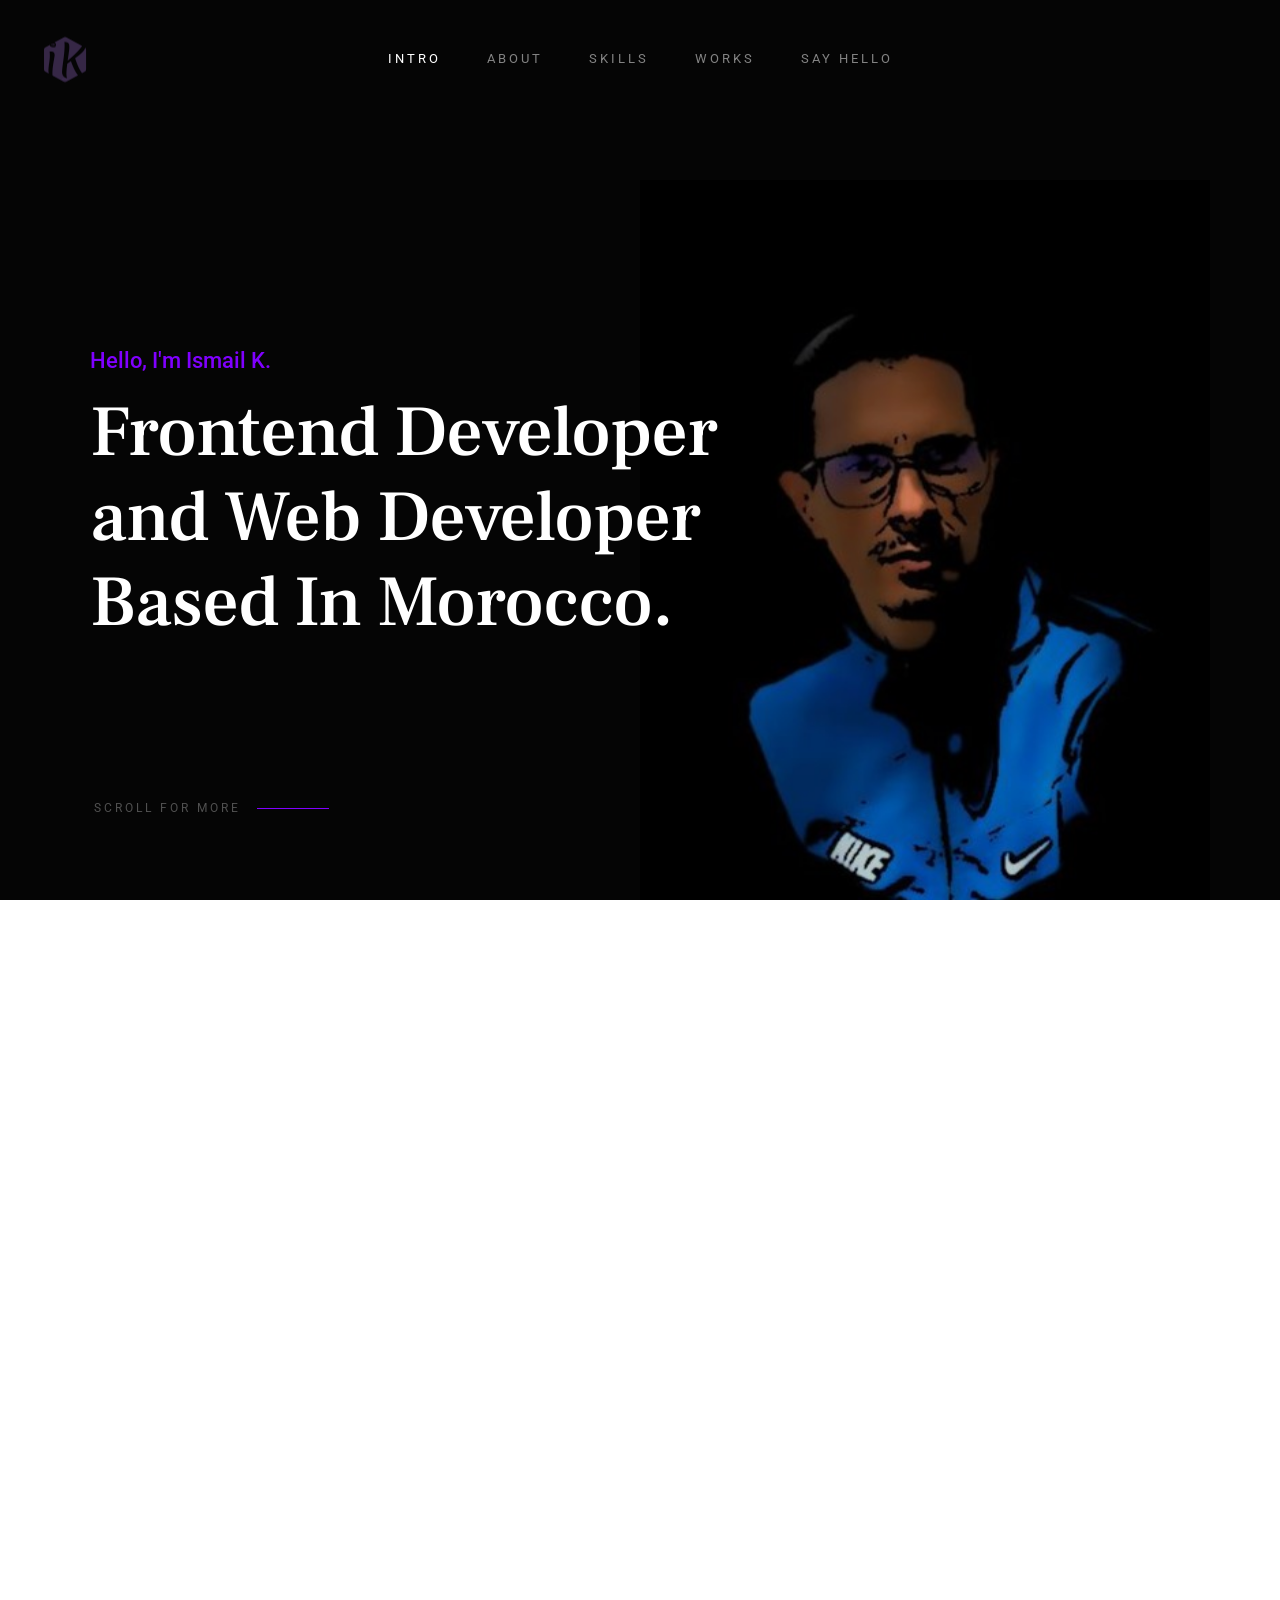
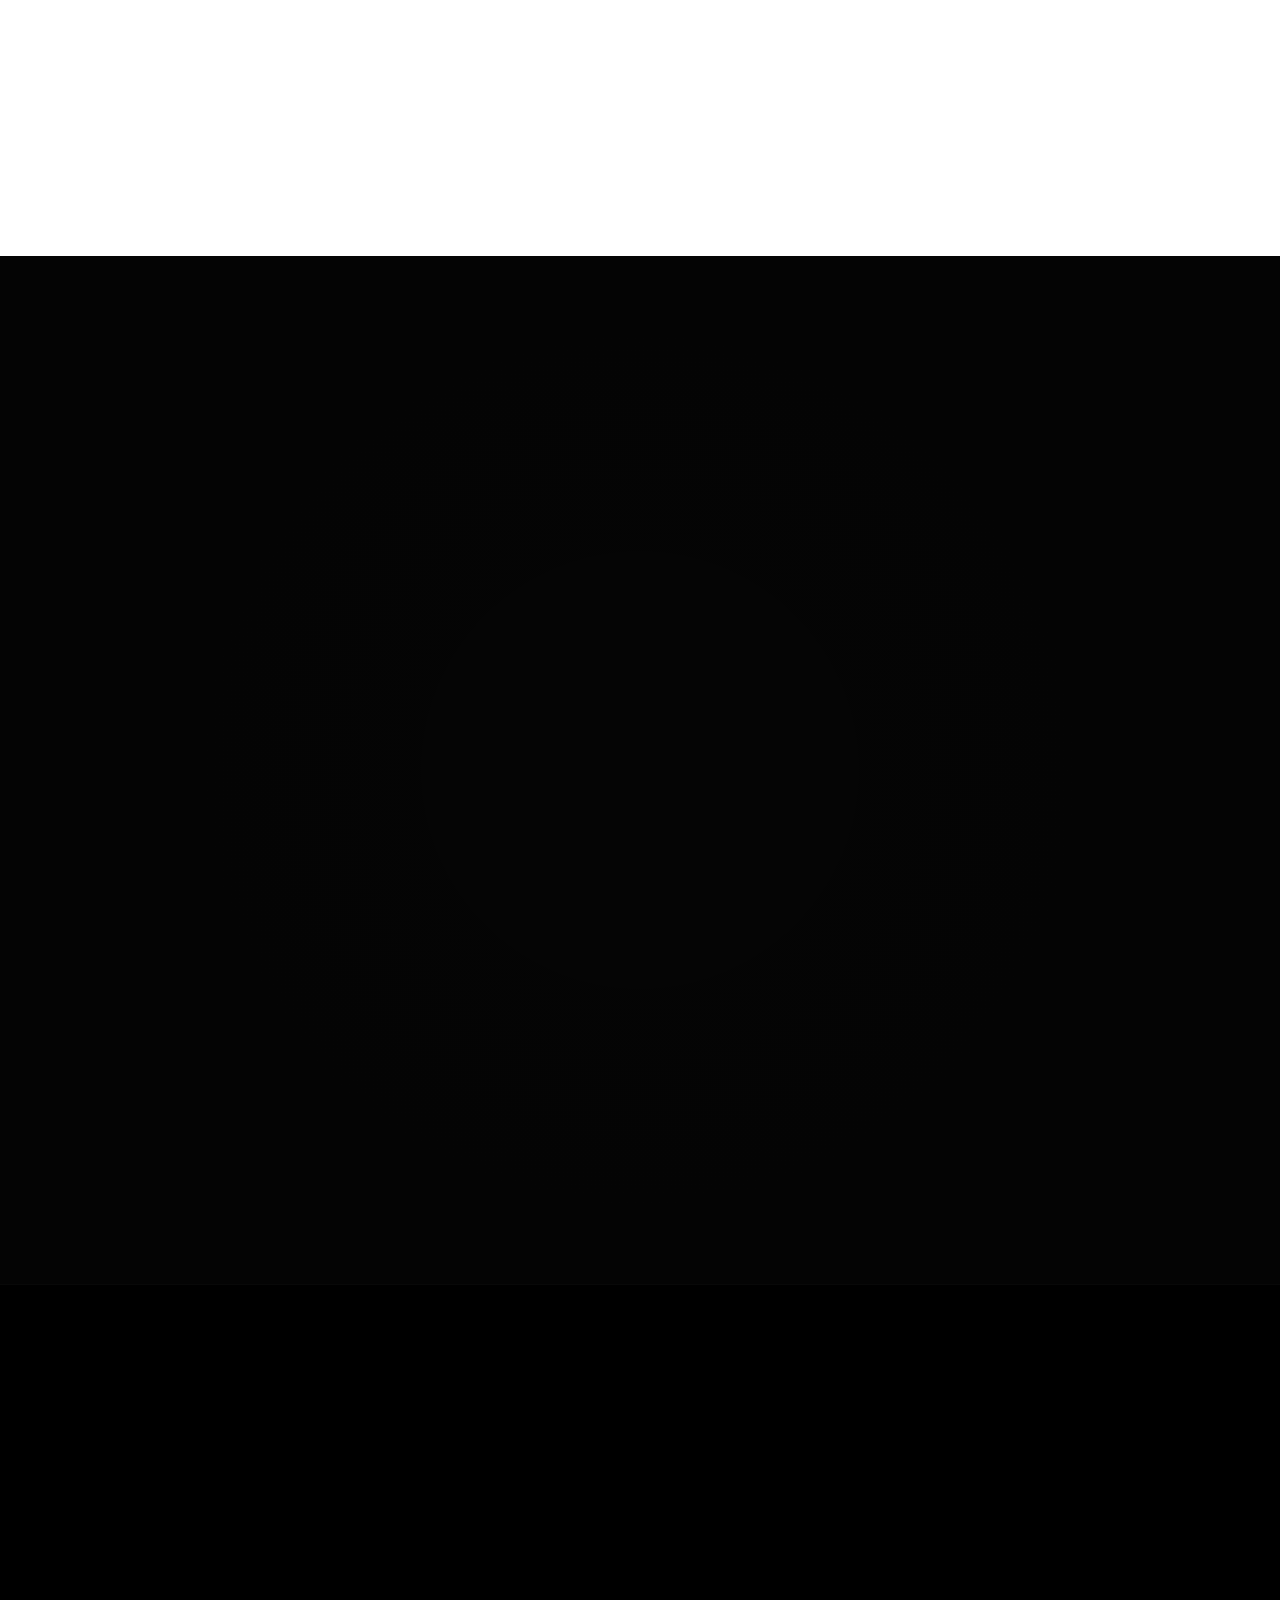
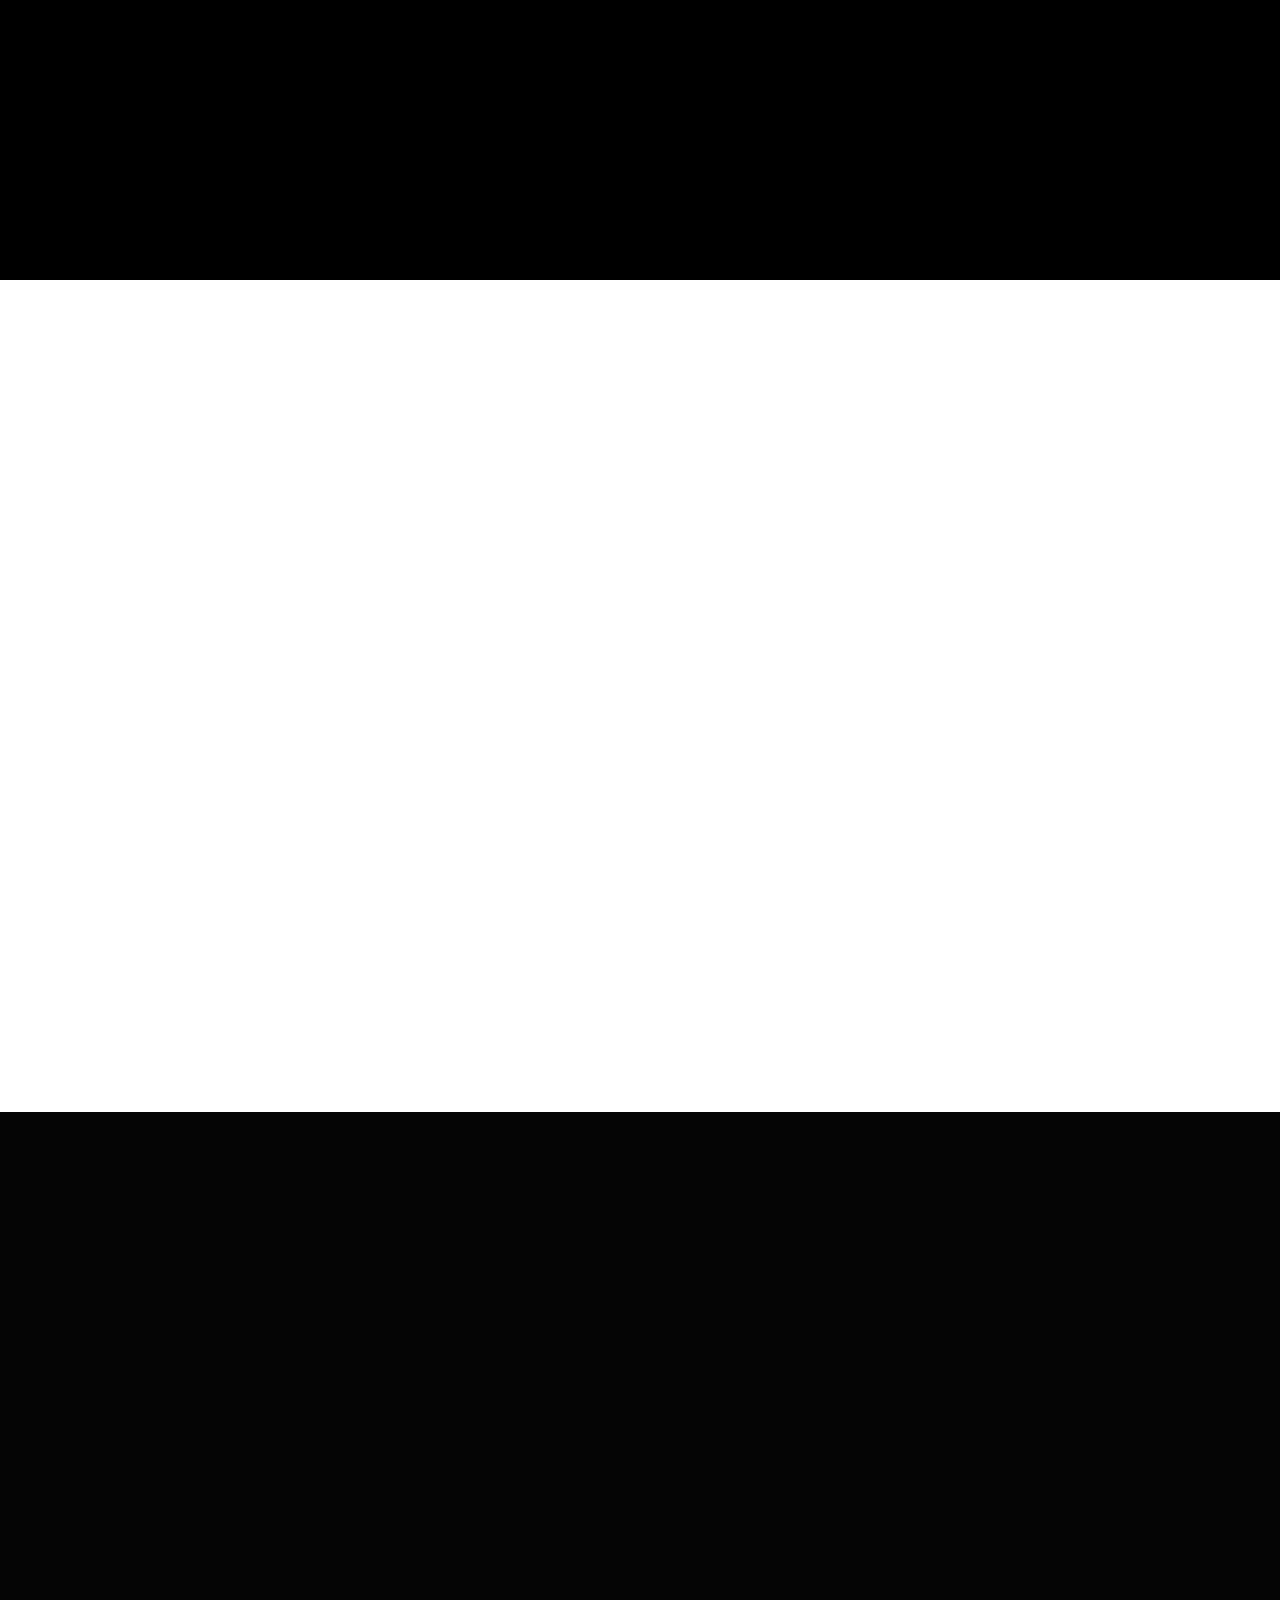
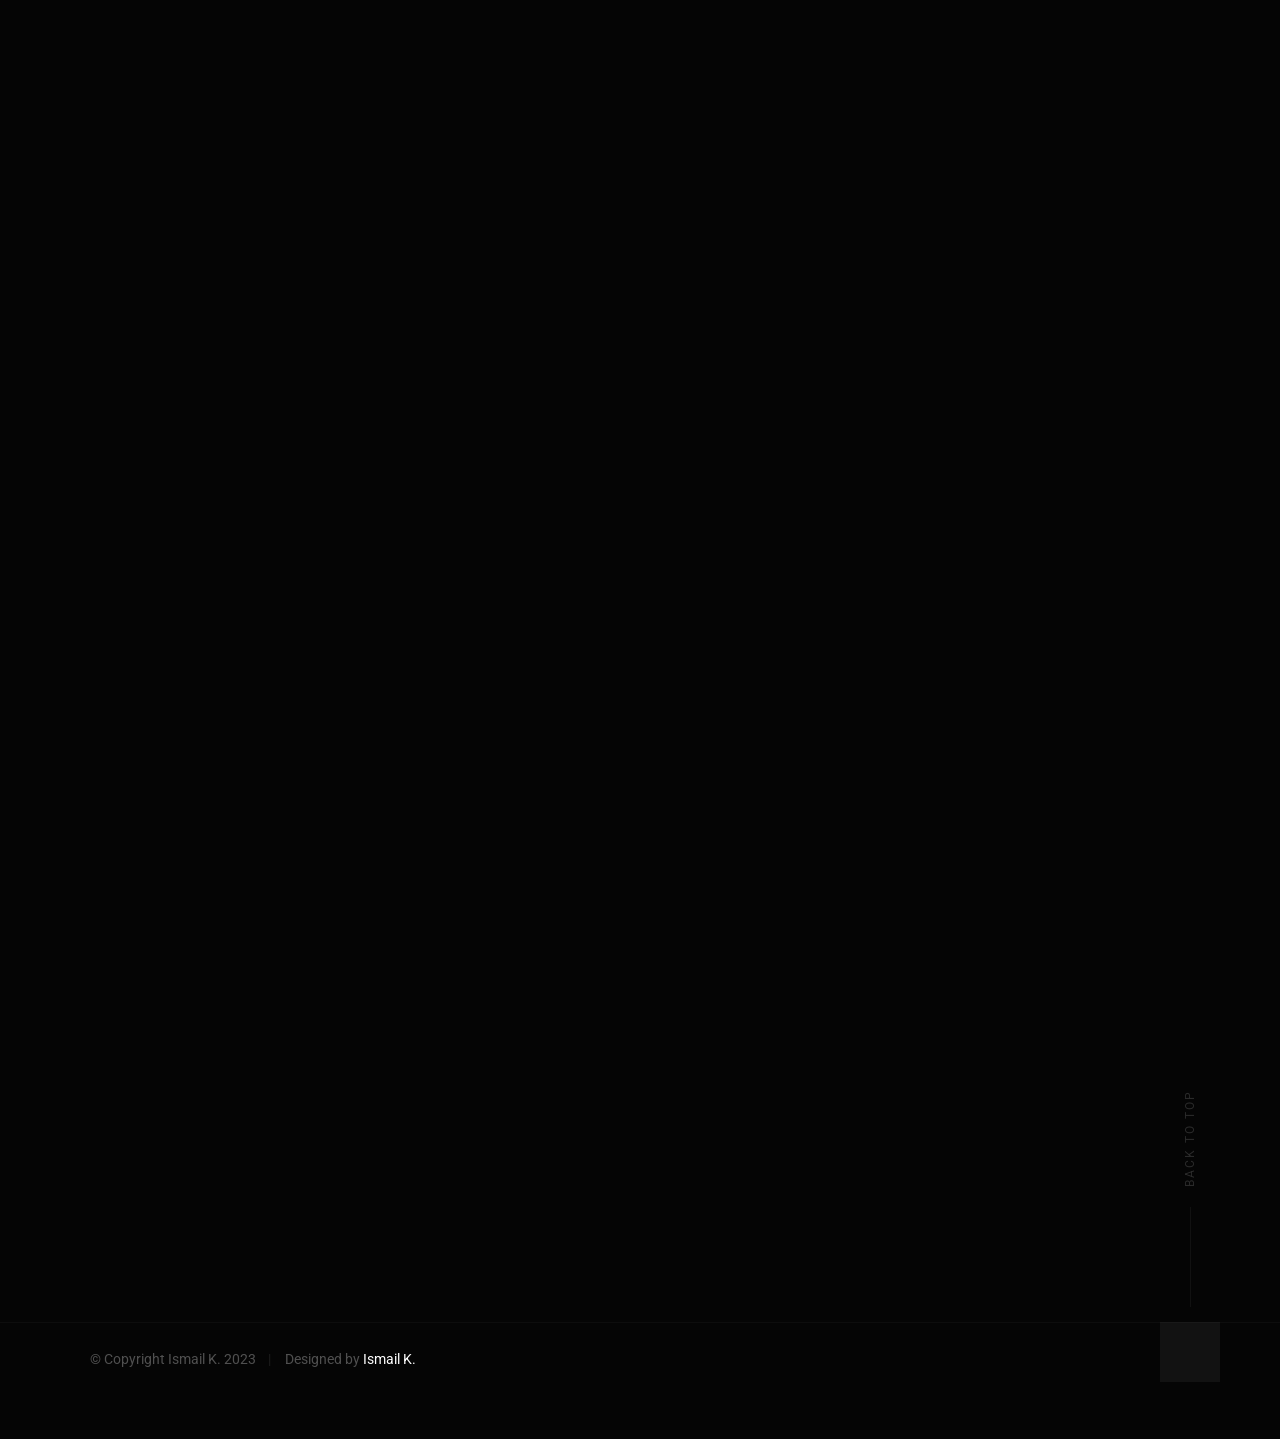
==== commit fa3efe10: "new template new thyme" ====
--- a/index.html
+++ b/index.html
@@ -1,370 +1,665 @@
 <!DOCTYPE html>
-<html lang="en">
+<html class="no-js" lang="en">
   <head>
-
+    <!--- basic page needs
+    ================================================== -->
     <meta charset="utf-8" />
-    <meta name="viewport" content="width=device-width, initial-scale=1.0">
-    <meta name="description" content="Ismail K. - Junior Web Developer | Welcome to my digital playground! Explore my portfolio and let's create magic together.">
-    <meta name="keywords" content="Ismail K., web developer, junior web developer, web development, portfolio, html, css, js, javascript, responsive, WordPress, php, mysql, freelance, remote, a distance, work, home, web, imouzzer kandar, casablanca, fes, marakech, morocco, france, fr, en, arabe, eng, google, software">
-    <meta name="author" content="Ismail K.">
-    <title>Ismail K. - Junior Web Developer</title>
-    <!-- fonts -->
-    <link rel="stylesheet" href="https://fonts.googleapis.com/css2?family=Plus Jakarta Sans:wght@600&display=swap"/>
-    <link rel="stylesheet" href="https://fonts.googleapis.com/css2?family=Poppins:wght@300;400;600;700;800&display=swap"/>
-    <link rel="stylesheet" href="https://fonts.googleapis.com/css2?family=Inter:wght@800&display=swap"/>
-    <!-- styles -->
-    <link rel="stylesheet" href="./styles.css" />
-
+    <meta
+      name="description"
+      content="Ismail K. - Junior Web Developer | Welcome to my digital playground! Explore my portfolio and let's create magic together."
+    />
+    <meta
+      name="keywords"
+      content="Ismail K., web developer, junior web developer, web development, portfolio, html, css, js, javascript, responsive, WordPress, php, mysql, freelance, remote, a distance, work, home, web, imouzzer kandar, casablanca, fes, marakech, morocco, france, fr, en, arabe, eng, google, software"
+    />
+    <meta name="author" content="Ismail K." />
+    <title>Ismail K. - Web Developer</title>
+
+    <!-- mobile specific metas
+    ================================================== -->
+    <meta name="viewport" content="width=device-width, initial-scale=1.0" />
+
+    <!-- CSS
+    ================================================== -->
+    <link rel="stylesheet" href="styles.css" />
+
+    <!-- script
+    ================================================== -->
+    <script src="modernizr.js"></script>
+    <script src="pace.min.js"></script>
+
+    <!-- favicons
+    ================================================== -->
+    <link rel="apple-touch-icon" sizes="180x180" href="apple-touch-icon.png" />
+    <link rel="icon" type="image/png" sizes="32x32" href="favicon-32x32.png" />
+    <link rel="icon" type="image/png" sizes="16x16" href="favicon-16x16.png" />
   </head>
-  <body>
-
-    <!-- home and header -->
-    <div class="home" id="home"></div>
-    <header class="header">
-      <div class="container">
-        <img class="header-logo" loading="lazy" alt="" src="./public/logo@2x.png"/>
-
-        <div class="header-navbar-wrapper">
-          <nav class="header-navbar">
-            <div class="header-navbar-item"><a class="navbar-item-link" href="#home">Home</a></div>
-            <div class="header-navbar-item"><a class="navbar-item-link" href="#projects">Projects</a></div>
-            <div class="header-navbar-item"><a class="navbar-item-link" href="#experiences">Experience</a></div>
-            <div class="header-navbar-item"><a class="navbar-item-link" href="#contact">Contact</a></div>
-          </nav>
-        </div>
-      </div>
+
+  <body id="top">
+    <div id="preloader">
+      <div id="loader"></div>
+    </div>
+
+    <!-- site header
+    ================================================== -->
+    <header class="s-header">
+      <div class="header-logo">
+        <a class="site-logo" href="index.html">
+          <img src="public/logo@2x.png" alt="Homepage" />
+        </a>
+      </div>
+
+      <nav class="header-nav-wrap">
+        <ul class="header-main-nav">
+          <li class="current">
+            <a class="smoothscroll" href="#intro" title="intro">Intro</a>
+          </li>
+          <li><a class="smoothscroll" href="#about" title="about">About</a></li>
+          <li>
+            <a class="smoothscroll" href="#services" title="skills">Skills</a>
+          </li>
+          <li><a class="smoothscroll" href="#works" title="works">Works</a></li>
+          <li>
+            <a class="smoothscroll" href="#contact" title="contact us"
+              >Say Hello</a
+            >
+          </li>
+        </ul>
+
+        <ul class="header-social">
+          <li>
+            <a href="https://dribbble.com/ismailkraou" target="_blank"
+              ><i class="fab fa-dribbble" aria-hidden="true"></i
+            ></a>
+          </li>
+          <li>
+            <a href="https://github.com/ismailkraou" target="_blank"
+              ><i class="fab fa-github" aria-hidden="true"></i
+            ></a>
+          </li>
+        </ul>
+      </nav>
+
+      <a class="header-menu-toggle" href="#"><span>Menu</span></a>
     </header>
-
-    <!-- main page -->
-    <main class="main-page">
-      <section class="section aboutme">
-        <div class="container">
-
-          <!-- avatar -->
-          <div class="aboutme-avatar">
-            <div class="avatar-background"></div>
-            <img class="avatar-icon" loading="lazy" alt="ISMAIL KRAOU Frontend developper" src="./public/avatar@2x.png"/>
-          </div>
-
-          <!-- title -->
-          <div class="aboutme-title">
-            <h1 class="aboutme-title-title1">
-              <p class="aboutme-title-title1-first">ISMAIL KRAOU</p>
-              <p class="aboutme-title-title1-last">web developer | Frontend developer</p>
-            </h1>
-          </div>
-
-          <!-- description -->
-          <div class="aboutme-descr">
-            <p class="aboutme-descr-p">
-              I'm <strong>Ismail K.</strong>, a <strong>junior web developer from Imouzzer Kandar, Morocco</strong>. <br>I'm all about tech – from the latest trends to the coolest web development techniques, I'm constantly diving in to learn something new.
-            </p>
-            <p class="aboutme-descr-p">
-              With more than 5 years of experience crafting dynamic websites and web apps, I'm handy with HTML5, CSS3, JavaScript, React.js, and I'm venturing into PHP too. I've got a soft spot for WordPress and can handle SQL and MySQL databases like a pro.
-            </p>
-            <p class="aboutme-descr-p">
-              But it's not just about the code for me; I'm all about creating experiences people love to use, paying close attention to every detail. When I'm not coding, I'm probably out enjoying nature or spending time with loved ones.
-            </p>
-            <p class="aboutme-descr-p">
-              Welcome to my digital playground! Feel free to explore, and let's chat if you're up to something cool – maybe we can make magic together!
-            </p>
-          </div>
-
-          <!-- actions -->
-          <div class="aboutme-action">
-            <div class="aboutme-action-buttons">
-              <a href="#contact" class="aboutme-action-buttons-btn">Get In Touch</a>
+    <!-- end s-header -->
+
+    <!-- intro
+    ================================================== -->
+    <section id="intro" class="s-intro target-section">
+      <div class="row intro-content">
+        <div class="column large-9 mob-full intro-text">
+          <h3>Hello, I'm Ismail K.</h3>
+          <h1>
+            Frontend Developer <br />
+            and Web Developer <br />
+            Based In Morocco.
+          </h1>
+        </div>
+
+        <div class="intro-scroll">
+          <a href="#about" class="intro-scroll-link smoothscroll">
+            Scroll For More
+          </a>
+        </div>
+
+        <div class="intro-grid"></div>
+        <div class="intro-pic"></div>
+      </div>
+      <!-- end row -->
+    </section>
+    <!-- end intro -->
+
+    <!-- about
+    ================================================== -->
+    <section id="about" class="s-about target-section">
+      <div class="about-me">
+        <div class="row heading-block" data-aos="fade-up">
+          <div class="column large-full">
+            <h2 class="section-heading">About Me</h2>
+          </div>
+        </div>
+
+        <div class="row about-me__content" data-aos="fade-up">
+          <div class="column large-full about-me__text">
+            <p class="lead">
+              I'm <strong>Ismail K.</strong>, a
+              <strong>web developer from Morocco</strong>. I'm all about tech –
+              from the latest trends to the coolest web development techniques,
+              I'm constantly diving in to learn something new.
+            </p>
+
+            <p>
+              With more than 5 years of experience crafting dynamic websites and
+              web apps, I'm handy with HTML5, CSS3, JavaScript, React.js, and
+              I'm venturing into PHP too. I've got a soft spot for WordPress and
+              can handle SQL and MySQL databases like a pro.
+            </p>
+
+            <p>
+              But it's not just about the code for me; I'm all about creating
+              experiences people love to use, paying close attention to every
+              detail. When I'm not coding, I'm probably out enjoying nature or
+              spending time with loved ones.
+            </p>
+
+            <p>
+              Welcome to my digital playground! Feel free to explore, and let's
+              chat if you're up to something cool – maybe we can make magic
+              together!
+            </p>
+          </div>
+        </div>
+
+        <div class="row about-me__buttons">
+          <div class="column large-half tab-full" data-aos="fade-up">
+            <a
+              href="https://www.linkedin.com/in/ismailkraou/"
+              class="btn btn--stroke full-width"
+              >Hire Me</a
+            >
+          </div>
+          <div class="column large-half tab-full" data-aos="fade-up">
+            <a
+              href="mailto:ismail.kraou@gmail.com"
+              class="btn btn--primary full-width"
+              >email me</a
+            >
+          </div>
+        </div>
+      </div>
+      <!-- end about-me -->
+    </section>
+    <!-- end s-about -->
+
+    <!-- services
+    ================================================== -->
+    <section id="services" class="s-services ss-dark target-section">
+      <div class="shadow-overlay"></div>
+
+      <div class="row heading-block heading-block--center" data-aos="fade-up">
+        <div class="column large-full">
+          <h2 class="section-heading section-heading--centerbottom">
+            Capabilities
+          </h2>
+
+          <p class="section-desc">
+            My passion and goal is to help you create exceptional digital
+            experiences.
+          </p>
+        </div>
+      </div>
+      <!-- end heading-block -->
+
+      <div
+        class="row skills-list block-large-1-3 block-medium-1-2 block-tab-full"
+      >
+        <!-- Skill 1 -->
+        <div class="column item-skill" data-aos="fade-up">
+          <div class="item-skill__content">
+            <h4 class="item-title">HTML5</h4>
+            <p>
+              Expert in crafting semantic, accessible, and well-structured HTML
+              for modern, performance-optimized websites.
+            </p>
+          </div>
+        </div>
+
+        <!-- Skill 2 -->
+        <div class="column item-skill" data-aos="fade-up">
+          <div class="item-skill__content">
+            <h4 class="item-title">CSS3 & SCSS</h4>
+            <p>
+              Proficient in designing responsive, visually appealing interfaces
+              using CSS3 and the SCSS preprocessor for maintainable code.
+            </p>
+          </div>
+        </div>
+
+        <!-- Skill 3 -->
+        <div class="column item-skill" data-aos="fade-up">
+          <div class="item-skill__content">
+            <h4 class="item-title">JavaScript & React.js</h4>
+            <p>
+              Skilled in creating interactive and dynamic user experiences using
+              JavaScript ES6+ and frameworks like React.js.
+            </p>
+          </div>
+        </div>
+
+        <!-- Skill 4 -->
+        <div class="column item-skill" data-aos="fade-up">
+          <div class="item-skill__content">
+            <h4 class="item-title">UI/UX Design</h4>
+            <p>
+              Focused on delivering intuitive user experiences and visually
+              engaging interfaces tailored to users' needs.
+            </p>
+          </div>
+        </div>
+
+        <!-- Skill 5 -->
+        <div class="column item-skill" data-aos="fade-up">
+          <div class="item-skill__content">
+            <h4 class="item-title">WordPress & PHP</h4>
+            <p>
+              Experienced in building custom WordPress themes and plugins,
+              backed by strong PHP development skills.
+            </p>
+          </div>
+        </div>
+
+        <!-- Skill 6 -->
+        <div class="column item-skill" data-aos="fade-up">
+          <div class="item-skill__content">
+            <h4 class="item-title">MySQL</h4>
+            <p>
+              Adept at designing and managing scalable databases using MySQL,
+              with a focus on performance and security.
+            </p>
+          </div>
+        </div>
+      </div>
+      <!-- end skills-list -->
+    </section>
+
+    <!-- end s-services -->
+
+    <!-- CTA -->
+    <!-- ================================================== -->
+    <section class="s-cta ss-dark">
+      <div class="row heading-block heading-block--center" data-aos="fade-up">
+        <div class="column large-full">
+          <h2 class="section-desc">Let’s Bring Your Vision to Life</h2>
+        </div>
+      </div>
+      <!-- end heading-block -->
+
+      <div class="row cta-content" data-aos="fade-up">
+        <div class="column large-full">
+          <p>
+            Ready to build something amazing? I specialize in creating stunning,
+            user-friendly websites that bring your ideas to reality. Whether
+            it's a personal project or a business venture, I can help you stand
+            out.
+          </p>
+
+          <a href="#contact" class="btn full-width">Get In Touch</a>
+        </div>
+      </div>
+      <!-- end cta-content -->
+    </section>
+    <!-- end s-cta -->
+
+    <!-- works -->
+    <!-- ================================================== -->
+    <section id="works" class="s-works target-section">
+      <div class="row heading-block heading-block--center" data-aos="fade-up">
+        <div class="column large-full">
+          <h2 class="section-heading section-heading--centerbottom">
+            Selected Works
+          </h2>
+          <p class="section-desc">
+            Here are some of my selected works I have done lately. Feel free to
+            check them out.
+          </p>
+        </div>
+      </div>
+      <!-- end heading-block -->
+
+      <div class="masonry-wrap">
+        <div class="masonry">
+          <div class="grid-sizer"></div>
+
+          <!-- Project 1 -->
+          <div class="masonry__brick" data-aos="fade-up">
+            <div class="item-folio">
+              <div class="item-folio__thumb">
+                <a
+                  href="./public/projects/project-1.png"
+                  class="thumb-link"
+                  title="adsocial.ma"
+                  data-size="1050x700"
+                >
+                  <img
+                    src="./public/projects/project-1.png"
+                    alt="Adsocial Project Thumbnail"
+                  />
+                </a>
+                <a
+                  href="https://adsocial.ma/"
+                  class="item-folio__project-link"
+                  title="Project link"
+                  target="_blank"
+                ></a>
+              </div>
+              <div class="item-folio__text">
+                <h4 class="item-folio__title">Adsocial</h4>
+                <p class="item-folio__cat">WordPress</p>
+              </div>
+              <div class="item-folio__caption">
+                <p>
+                  A WordPress-based platform delivering cutting-edge advertising
+                  solutions for diverse businesses.
+                </p>
+              </div>
             </div>
           </div>
-
-        </div>
-      </section>
-
-
-      <section class="section experience">
-        <div class="container">
-
-          <!-- title -->
-          <div class="experience-title">
-            <h2 class="experience-title-title2">
-              <p class="experience-title-title2-first">EXPERIENCE WITH</p>
-              <p class="experience-title-title2-last">SKILLS</p>
-            </h2>
-          </div>
-
-          <!-- skills -->
-          <div class="experience-skills">
-            <img class="experience-skills-icon" alt="skills html" src="./public/skills/html.svg"/>
-            <img class="experience-skills-icon" alt="skills css" src="./public/skills/css.svg"/>
-            <img class="experience-skills-icon" alt="skills bootstrap" src="./public/skills/bootstrap.svg"/>
-            <img class="experience-skills-icon" alt="skills scss" src="./public/skills/scss.svg"/>
-            <img class="experience-skills-icon" alt="skills javascript" src="./public/skills/javascript.svg"/>
-            <img class="experience-skills-icon" alt="skills jquery" src="./public/skills/jquery.svg"/>
-            <img class="experience-skills-icon" alt="skills react-js" src="./public/skills/react-js.svg"/>
-            <img class="experience-skills-icon" alt="skills svelte" src="./public/skills/svelte.svg"/>
-            <img class="experience-skills-icon" alt="skills php" src="./public/skills/php.svg"/>
-            <img class="experience-skills-icon" alt="skills mysql" src="./public/skills/mysql.svg"/>
-            <img class="experience-skills-icon" alt="skills wordpress" src="./public/skills/wordpress.svg"/>
-            <img class="experience-skills-icon" alt="skills elementor" src="./public/skills/elementor.svg"/>
-            <img class="experience-skills-icon" alt="skills figma" src="./public/skills/figma_logo_icon.svg"/>
-            <img class="experience-skills-icon" alt="skills adobe XD" src="./public/skills/xd_icon.svg"/>
-          </div>
-        
-        </div>
-      </section>
-
-
-      <section id="projects" class="section projects" >
-        <div class="container">
-
-          <!-- title -->
-          <div class="projects-title">
-            <h2 class="projects-title-title2">
-              <p class="projects-title-title2-first">Projects</p>
-              <p class="projects-title-title2-last">PORTFOLIO</p>
-            </h2>
-          </div>
-
-          <!-- skills -->
-          <div class="projects-portfolio">
-            <!-- projet 1 -->
-            <div class="projects-portfolio-project">
-              <img class="projects-portfolio-project-thumbnail" loading="lazy" alt="" src="./public/projects/project-1.png"/>
-              <div class="projects-portfolio-project-disc">
-                <div class="projects-portfolio-project-disc-title">
-                  <h2 class="projects-portfolio-project-disc-title-title2">
-                    <a href="https://adsocial.ma/" target="_blank" rel="noopener noreferrer">
-                      <p class="projects-portfolio-project-disc-title-title2-first">CLICK HERE TO VISIT : </p>
-                      <p class="projects-portfolio-project-disc-title-title2-last">adsocial.ma <span class="skills">CMS</span> <span class="skills">wordpress</span></p>
-                    </a>
-                  </h2>
+          <!-- end masonry__brick -->
+
+          <!-- Project 2 -->
+          <div class="masonry__brick" data-aos="fade-up">
+            <div class="item-folio">
+              <div class="item-folio__thumb">
+                <a
+                  href="./public/projects/project-2.png"
+                  class="thumb-link"
+                  title="Kliner"
+                  data-size="1050x700"
+                >
+                  <img
+                    src="./public/projects/project-2.png"
+                    alt="Kliner Project Thumbnail"
+                  />
+                </a>
+                <a
+                  href="https://ismailkraou.github.io/kliner-V2/"
+                  class="item-folio__project-link"
+                  title="Project link"
+                  target="_blank"
+                ></a>
+              </div>
+              <div class="item-folio__text">
+                <h4 class="item-folio__title">Kliner</h4>
+                <p class="item-folio__cat">HTML, CSS, JS</p>
+              </div>
+              <div class="item-folio__caption">
+                <p>
+                  A sleek and dynamic landing page showcasing modern cleaning
+                  services.
+                </p>
+              </div>
+            </div>
+          </div>
+          <!-- end masonry__brick -->
+
+          <!-- Project 3 -->
+          <div class="masonry__brick" data-aos="fade-up">
+            <div class="item-folio">
+              <div class="item-folio__thumb">
+                <a
+                  href="./public/projects/project-3.png"
+                  class="thumb-link"
+                  title="Digikma"
+                  data-size="1050x700"
+                >
+                  <img
+                    src="./public/projects/project-3.png"
+                    alt="Digikma Project Thumbnail"
+                  />
+                </a>
+                <a
+                  href="https://digikma.000webhostapp.com/"
+                  class="item-folio__project-link"
+                  title="Project link"
+                  target="_blank"
+                ></a>
+              </div>
+              <div class="item-folio__text">
+                <h4 class="item-folio__title">Digikma</h4>
+                <p class="item-folio__cat">CMS, WordPress</p>
+              </div>
+              <div class="item-folio__caption">
+                <p>
+                  A CMS-driven website offering digital marketing solutions and
+                  services.
+                </p>
+              </div>
+            </div>
+          </div>
+          <!-- end masonry__brick -->
+
+          <!-- Project 4 -->
+          <div class="masonry__brick" data-aos="fade-up">
+            <div class="item-folio">
+              <div class="item-folio__thumb">
+                <a
+                  href="./public/projects/project-4.png"
+                  class="thumb-link"
+                  title="WordPress Website"
+                  data-size="1050x700"
+                >
+                  <img
+                    src="./public/projects/project-4.png"
+                    alt="WordPress Website Thumbnail"
+                  />
+                </a>
+                <a
+                  href="https://ismailkraou1.wordpress.com/"
+                  class="item-folio__project-link"
+                  title="Project link"
+                  target="_blank"
+                ></a>
+              </div>
+              <div class="item-folio__text">
+                <h4 class="item-folio__title">WordPress Website</h4>
+                <p class="item-folio__cat">CMS, WordPress</p>
+              </div>
+              <div class="item-folio__caption">
+                <p>
+                  A professional WordPress website tailored for online presence
+                  and branding.
+                </p>
+              </div>
+            </div>
+          </div>
+          <!-- end masonry__brick -->
+
+          <!-- Project 5 -->
+          <div class="masonry__brick" data-aos="fade-up">
+            <div class="item-folio">
+              <div class="item-folio__thumb">
+                <a
+                  href="./public/projects/project-5.png"
+                  class="thumb-link"
+                  title="Flux"
+                  data-size="1050x700"
+                >
+                  <img
+                    src="./public/projects/project-5.png"
+                    alt="Flux Project Thumbnail"
+                  />
+                </a>
+                <a
+                  href="https://ismailkraou.github.io/flux/"
+                  class="item-folio__project-link"
+                  title="Project link"
+                  target="_blank"
+                ></a>
+              </div>
+              <div class="item-folio__text">
+                <h4 class="item-folio__title">Flux</h4>
+                <p class="item-folio__cat">HTML, CSS, JS, Tailwind</p>
+              </div>
+              <div class="item-folio__caption">
+                <p>
+                  A responsive website designed using modern TailwindCSS and JS
+                  for rapid prototyping.
+                </p>
+              </div>
+            </div>
+          </div>
+          <!-- end masonry__brick -->
+
+          <!-- Project 6 -->
+          <div class="masonry__brick" data-aos="fade-up">
+            <div class="item-folio">
+              <div class="item-folio__thumb">
+                <a
+                  href="./public/projects/project-6.png"
+                  class="thumb-link"
+                  title="Resume Template"
+                  data-size="1050x700"
+                >
+                  <img
+                    src="./public/projects/project-6.png"
+                    alt="Resume Template Thumbnail"
+                  />
+                </a>
+                <a
+                  href="https://ismailkraou.github.io/resumtemplate/"
+                  class="item-folio__project-link"
+                  title="Project link"
+                  target="_blank"
+                ></a>
+              </div>
+              <div class="item-folio__text">
+                <h4 class="item-folio__title">Resume Template</h4>
+                <p class="item-folio__cat">HTML, CSS, JS</p>
+              </div>
+              <div class="item-folio__caption">
+                <p>
+                  A modern resume template built with clean HTML, CSS, and
+                  JavaScript.
+                </p>
+              </div>
+            </div>
+          </div>
+          <!-- end masonry__brick -->
+        </div>
+        <!-- end masonry -->
+      </div>
+      <!-- end masonry-wrap -->
+    </section>
+    <!-- end s-work -->
+
+    <!-- contact
+    ================================================== -->
+    <section id="contact" class="s-contact ss-dark target-section">
+      <div class="row heading-block" data-aos="fade-up">
+        <div class="column large-full">
+          <h2 class="section-heading">Get In Touch</h2>
+        </div>
+      </div>
+
+      <div class="row contact-main" data-aos="fade-up">
+        <div class="column large-full">
+          <p class="contact-email">
+            <a href="mailto:ismail.kraou@gmail.com">ismail.k.</a>
+          </p>
+
+          <p class="section-desc">
+            I'm happy to connect, listen, and help. Let's work together and
+            build something awesome. Let’s turn your idea into an even greater
+            product.
+            <a href="mailto:ismail.kraou@gmail.com">Email Me</a>.
+          </p>
+        </div>
+      </div>
+
+      <div
+        class="row contact-infos"
+        data-aos="fade-up"
+        data-aos-anchor=".contact-main"
+      >
+        <div class="column large-7 medium-full contact-social">
+          <h4>Social</h4>
+          <ul>
+            <li>
+              <a
+                href="https://www.linkedin.com/in/ismailkraou/"
+                title="LinkedIn"
+                >LinkedIn</a
+              >
+            </li>
+          </ul>
+        </div>
+      </div>
+      <!-- end contact-infos -->
+    </section>
+    <!-- end s-contact -->
+
+    <!-- footer
+    ================================================== -->
+    <footer>
+      <div class="row">
+        <div class="column large-full ss-copyright">
+          <span>© Copyright Ismail K. 2023</span>
+          <span>
+            Designed by
+            <a href="https://www.linkedin.com/in/ismailkraou/">Ismail K.</a>
+          </span>
+        </div>
+
+        <div class="ss-go-top">
+          <a class="smoothscroll" title="Back to Top" href="#top"></a>
+        </div>
+      </div>
+    </footer>
+
+    <!-- photoswipe background
+    ================================================== -->
+    <div aria-hidden="true" class="pswp" role="dialog" tabindex="-1">
+      <div class="pswp__bg"></div>
+      <div class="pswp__scroll-wrap">
+        <div class="pswp__container">
+          <div class="pswp__item"></div>
+          <div class="pswp__item"></div>
+          <div class="pswp__item"></div>
+        </div>
+
+        <div class="pswp__ui pswp__ui--hidden">
+          <div class="pswp__top-bar">
+            <div class="pswp__counter"></div>
+            <button
+              class="pswp__button pswp__button--close"
+              title="Close (Esc)"
+            ></button>
+            <button
+              class="pswp__button pswp__button--share"
+              title="Share"
+            ></button>
+            <button
+              class="pswp__button pswp__button--fs"
+              title="Toggle fullscreen"
+            ></button>
+            <button
+              class="pswp__button pswp__button--zoom"
+              title="Zoom in/out"
+            ></button>
+            <div class="pswp__preloader">
+              <div class="pswp__preloader__icn">
+                <div class="pswp__preloader__cut">
+                  <div class="pswp__preloader__donut"></div>
                 </div>
               </div>
             </div>
-
-            <!-- projet 2 -->
-            <div class="projects-portfolio-project">
-              <img class="projects-portfolio-project-thumbnail" loading="lazy" alt="" src="./public/projects/project-2.png"/>
-              <div class="projects-portfolio-project-disc">
-                <div class="projects-portfolio-project-disc-title">
-                  <h2 class="projects-portfolio-project-disc-title-title2">
-                    <a href="https://ismailkraou.github.io/kliner-V2/" target="_blank" rel="noopener noreferrer">
-                      <p class="projects-portfolio-project-disc-title-title2-first">CLICK HERE TO VISIT : </p>
-                      <p class="projects-portfolio-project-disc-title-title2-last">kliner <span class="skills">html</span> <span class="skills">css</span><span class="skills">js</span></p>
-                    </a>
-                  </h2>
-                </div>
-              </div>
-            </div>
-
-            <!-- projet 3 -->
-            <div class="projects-portfolio-project">
-              <img class="projects-portfolio-project-thumbnail" loading="lazy" alt="" src="./public/projects/project-3.png"/>
-              <div class="projects-portfolio-project-disc">
-                <div class="projects-portfolio-project-disc-title">
-                  <h2 class="projects-portfolio-project-disc-title-title2">
-                    <a href="https://digikma.000webhostapp.com/" target="_blank" rel="noopener noreferrer">
-                      <p class="projects-portfolio-project-disc-title-title2-first">CLICK HERE TO VISIT : </p>
-                      <p class="projects-portfolio-project-disc-title-title2-last">digikma <span class="skills">CMS</span> <span class="skills">wordpress</span></p>
-                    </a>
-                  </h2>
-                </div>
-              </div>
-            </div>
-
-            <!-- projet 4 -->
-            <div class="projects-portfolio-project">
-              <img class="projects-portfolio-project-thumbnail" loading="lazy" alt="" src="./public/projects/project-4.png"/>
-              <div class="projects-portfolio-project-disc">
-                <div class="projects-portfolio-project-disc-title">
-                  <h2 class="projects-portfolio-project-disc-title-title2">
-                    <a href="https://ismailkraou1.wordpress.com/" target="_blank" rel="noopener noreferrer">
-                      <p class="projects-portfolio-project-disc-title-title2-first">CLICK HERE TO VISIT : </p>
-                      <p class="projects-portfolio-project-disc-title-title2-last">wordpress website <span class="skills">CMS</span> <span class="skills">wordpress</span></p>
-                    </a>
-                  </h2>
-                </div>
-              </div>
-            </div>
-
-            <!-- projet 5 -->
-            <div class="projects-portfolio-project">
-              <img class="projects-portfolio-project-thumbnail" loading="lazy" alt="" src="./public/projects/project-5.png"/>
-              <div class="projects-portfolio-project-disc">
-                <div class="projects-portfolio-project-disc-title">
-                  <h2 class="projects-portfolio-project-disc-title-title2">
-                    <a href="https://ismailkraou.github.io/flux/" target="_blank" rel="noopener noreferrer">
-                      <p class="projects-portfolio-project-disc-title-title2-first">CLICK HERE TO VISIT : </p>
-                      <p class="projects-portfolio-project-disc-title-title2-last">flux <span class="skills">js</span> <span class="skills">html</span> <span class="skills">css</span> <span class="skills">tailwind.</span></p>
-                    </a>
-                  </h2>
-                </div>
-              </div>
-            </div>
-
-            <!-- projet 6 -->
-            <div class="projects-portfolio-project">
-              <img class="projects-portfolio-project-thumbnail" loading="lazy" alt="" src="./public/projects/project-6.png"/>
-              <div class="projects-portfolio-project-disc">
-                <div class="projects-portfolio-project-disc-title">
-                  <h2 class="projects-portfolio-project-disc-title-title2">
-                    <a href="https://ismailkraou.github.io/resumtemplate/" target="_blank" rel="noopener noreferrer">
-                      <p class="projects-portfolio-project-disc-title-title2-first">CLICK HERE TO VISIT : </p>
-                      <p class="projects-portfolio-project-disc-title-title2-last">resume template <span class="skills">html</span> <span class="skills">css</span> <span class="skills">js</span></p>
-                    </a>
-                  </h2>
-                </div>
-              </div>
-            </div>
-            
-          </div>
-        
-        </div>
-      </section>
-
-
-      <section id="experiences" class="section experiences">
-        <div class="container">
-
-          <!-- title -->
-          <div class="experiences-title">
-            <h2 class="experiences-title-title2">
-              <p class="experiences-title-title2-first">Experience</p>
-              <p class="experiences-title-title2-last">WORK</p>
-            </h2>
-          </div>
-
-          <!-- experience 1 -->
-          <div class="experiences-experience">
-
-            <!-- title -->
-            <div class="experiences-experience-subtitle">
-              <h3 class="experiences-experience-subtitle-title3">
-                <span>
-                  <img class="experiences-experience-subtitle-title3-icon" loading="lazy" alt="experience as a Front-end Web Developer" src="./public/experiences/freelance.png"/>
-                  <p class="experiences-experience-subtitle-title3-first">Front-end Web Developer <small class="small"> - freelance</small></p>
-                </span>
-                <p class="experiences-experience-subtitle-title3-last">Oct 2017 - Present</p>
-
-              </h3>
-            </div>
-
-            <!-- discription -->
-            <div class="experiences-experience-discr">
-              <p class="experiences-experience-discr-p">
-                Develop and design various front-end websites for clients with a focus on UI/UX design, including landing pages, portfolios, static websites, professional sites, personal blogs, small business websites, e-commerce sites, custom web applications, and site maintenance. <br> Prioritize tasks and manage work efficiently to meet expectations and deadlines.
-              </p>
-            </div>
-
-          </div>
-
-          <!-- experience 2 -->
-          <div class="experiences-experience">
-
-            <!-- title -->
-            <div class="experiences-experience-subtitle">
-              <h3 class="experiences-experience-subtitle-title3">
-                <span>
-                  <img class="experiences-experience-subtitle-title3-icon" loading="lazy" alt="experience at Ignite Media" src="./public/experiences/Ignite Media.jpg"/>
-                  <p class="experiences-experience-subtitle-title3-first">Web Developer <small class="small"> -  Remote at: Ignite Media</small></p>
-                </span>
-                <p class="experiences-experience-subtitle-title3-last">Aug 2023 - Oct 2023</p>
-
-              </h3>
-            </div>
-
-            <!-- discription -->
-            <div class="experiences-experience-discr">
-              <p class="experiences-experience-discr-p">
-                Create and develop websites using WordPress, Elementor, based on PSD design.
-              </p>
-            </div>
-
-          </div>
-
-
-          <!-- experience 3 -->
-          <div class="experiences-experience">
-
-            <!-- title -->
-            <div class="experiences-experience-subtitle">
-              <h3 class="experiences-experience-subtitle-title3">
-                <span>
-                  <img class="experiences-experience-subtitle-title3-icon" loading="lazy" alt="experience at Maroc SEO" src="./public/experiences/googlelogo.svg"/>
-                  <p class="experiences-experience-subtitle-title3-first">Web Developer  <small class="small"> - Internship at: Maroc SEO</small></p>
-                </span>
-                <p class="experiences-experience-subtitle-title3-last">Sep 2016 - Nov 2016</p>
-
-              </h3>
-            </div>
-
-            <!-- discription -->
-            <div class="experiences-experience-discr">
-              <p class="experiences-experience-discr-p">
-                Participated in the analysis and distribution of tasks. <br>
-                Created and developed a website using WordPress. <br>
-                Developed an application using & MySQL. <br>
-                Designed technical web interfaces and managed user information databases. <br>
-                Integrated work under WordPress, fixed errors in lines of code, and monitored the proper functioning and quality of website navigation.
-              </p>
-            </div>
-
-          </div>
-
-        </div>
-      </section>
-      
-    </main>
-
-    <!-- footer -->
-    <footer class="footer" id="contact">
-
-      <div class="container">
-
-        <!-- title -->
-        <div class="footer-title">
-          <h2 class="footer-title-title2">
-            <p class="footer-title-title2-first">Contact</p>
-            <p class="footer-title-title2-last">HIRE ME</p>
-          </h2>
-        </div>
-
-        <!-- discription -->
-        <div class="footer-discr">
-          <p class="footer-discr-p">
-            Interested in working together or have any questions? Feel free to drop me an email at my email adress or connect with me on LinkedIn. Let's chat and bring your ideas to life!
-          </p>
-        </div>
-
-      
-
-      <!-- contacts links -->
-        <div class="footer-contact">
-            <div class="footer-contact-links">
-
-              <span class="footer-contact-links-addr">
-                <img class="footer-contact-link-addr-icon" loading="lazy" alt="contact me in my email" src="./public/mail_icon.svg"/>
-                <p class="footer-contact-link-addr-disc">ismail.kraou@gmail.com</p>
-              </span>
-
-              <div class="footer-contact-links-container">
-                <a href="mailto:ismail.kraou@gmail.com" class="footer-contact-links-container-addr">
-                  <img class="footer-contact-links-container-icon" loading="lazy" alt="contact me in my gmail" src="./public/gmail_google_icon.svg"/>
-                </a>
-                <a href="https://www.linkedin.com/in/ismailkraou/" class="footer-contact-links-container-addr">
-                  <img class="footer-contact-links-container-icon" loading="lazy" alt="contact me in my linkedin" src="./public/linkedin logo_icon.svg"/>
-                </a>
-              </div>
-            </div>
-        </div>
-
-      </div>
-
-      <div class="copy">
-        <p>made with love by <strong>ISMAIL K.</strong> &copy; 2023</p>
-      </div>
-
-    </footer>
-
+          </div>
+          <div
+            class="pswp__share-modal pswp__share-modal--hidden pswp__single-tap"
+          >
+            <div class="pswp__share-tooltip"></div>
+          </div>
+          <button
+            class="pswp__button pswp__button--arrow--left"
+            title="Previous (arrow left)"
+          ></button>
+          <button
+            class="pswp__button pswp__button--arrow--right"
+            title="Next (arrow right)"
+          ></button>
+          <div class="pswp__caption">
+            <div class="pswp__caption__center"></div>
+          </div>
+        </div>
+      </div>
+    </div>
+    <!-- end photoSwipe background -->
+
+    <!-- Java Script
+    ================================================== -->
+    <script src="jquery-3.2.1.min.js"></script>
+    <script src="plugins.js"></script>
+    <script src="main.js"></script>
   </body>
 </html>
--- a/styles.css
+++ b/styles.css
@@ -1,792 +1,6684 @@
-/* ******************************************** */
-/* *** generals styles and variables *** */
-/* ******************************************** */
-  
-:root {
-    /* fonts */
-    --font-poppins: Poppins;
-    --font-inter: Inter;
-    --font-plus-jakarta-sans: "Plus Jakarta Sans";
-  
-    /* font sizes */
-    --font-size-2xlg: 35px;
-    --font-size-xlg: 28px;
-    --font-size-lg: 21px;
-    --font-size-mid: 18px;
-    --font-size-mini: 16px;
-    --font-size-small: 14px;
-    --font-size-xsmall: 10px;
-    --font-size-xxsmall: 8px;
-  
-    /* Colors */
-    --card-color: #2a2a2a;
-    --background-color: #161513;
-    --secondary-text: #c5c5c5;
-    --primary-color: #fff;
-    --light-grey: #8491a0;
-  
-    /* Gaps */
-    --gap-5xl: 24px;
-    --gap-8xl: 27px;
-    --gap-3xl: 22px;
-    --gap-4xl: 23px;
-    --gap-xl: 20px;
-    --gap-xs: 12px;
-    --gap-12xs: 1px;
-
-  
-    /* Paddings */
-    --padding-6xl: 162px;
-    --padding-4xl: 81px;
-    --padding-2xl: 30px;
-    --padding-xl: 20px;
-    --padding-base: 16px;
-    --padding-sm: 14px;
-  
-    /* Border radiuses */
-    --br-31xl: 50px;
-    --br-lg: 18px;
-}
-
-*{
-    outline: none;
+/* ===================================================================
+ * # imports 
+ *
+ * ------------------------------------------------------------------- */
+ @import url("https://fonts.googleapis.com/css?family=Frank+Ruhl+Libre:400,500|Lora:400,400i,700,700i|Roboto:300,400,500,600,700");
+ @import url("font-awesome/css/fontawesome-all.css");
+ 
+ 
+ /* ==========================================================================
+  * # normalize
+  * normalize.css v8.0.1 | MIT License |
+  * github.com/necolas/normalize.css
+  *
+  * -------------------------------------------------------------------------- */
+ 
+ /* ------------------------------------------------------------------- 
+  * ## document
+  * ------------------------------------------------------------------- */
+ 
+ /* 1. Correct the line height in all browsers.
+  * 2. Prevent adjustments of font size after orientation changes in iOS.*/
+ html {
+   line-height: 1.15;  /* 1 */
+   -webkit-text-size-adjust: 100%;  /* 2 */
+ }
+ 
+ /* ------------------------------------------------------------------- 
+  * ## sections
+  * ------------------------------------------------------------------- */
+ 
+ /* Remove the margin in all browsers. */
+ body {
+   margin: 0;
+ }
+ 
+ /* Render the `main` element consistently in IE. */
+ main {
+   display: block;
+ }
+ 
+ /* Correct the font size and margin on `h1` elements within `section` and
+  * `article` contexts in Chrome, Firefox, and Safari. */
+ h1 {
+   font-size: 2em;
+   margin: 0.67em 0;
+ }
+ 
+ /* ------------------------------------------------------------------- 
+  * ## grouping
+  * ------------------------------------------------------------------- */
+ 
+ /* 1. Add the correct box sizing in Firefox.
+  * 2. Show the overflow in Edge and IE. */
+ hr {
+   box-sizing: content-box;  /* 1 */
+   height: 0;  /* 1 */
+   overflow: visible;  /* 2 */
+ }
+ 
+ /* 1. Correct the inheritance and scaling of font size in all browsers.
+  * 2. Correct the odd `em` font sizing in all browsers. */
+ pre {
+   font-family: monospace, monospace;  /* 1 */
+   font-size: 1em;  /* 2 */
+ }
+ 
+ /* ------------------------------------------------------------------- 
+  * ## text-level semantics
+  * ------------------------------------------------------------------- */
+ 
+ /* Remove the gray background on active links in IE 10. */
+ a {
+   background-color: transparent;
+ }
+ 
+ /* 1. Remove the bottom border in Chrome 57-
+  * 2. Add the correct text decoration in Chrome, Edge, IE, Opera, and Safari. */
+ abbr[title] {
+   border-bottom: none;  /* 1 */
+   text-decoration: underline;  /* 2 */
+   -webkit-text-decoration: underline dotted;
+           text-decoration: underline dotted;  /* 2 */
+ }
+ 
+ /* Add the correct font weight in Chrome, Edge, and Safari. */
+ b,
+ strong {
+   font-weight: bolder;
+ }
+ 
+ /* 1. Correct the inheritance and scaling of font size in all browsers.
+  * 2. Correct the odd `em` font sizing in all browsers. */
+ code,
+ kbd,
+ samp {
+   font-family: monospace, monospace;  /* 1 */
+   font-size: 1em;  /* 2 */
+ }
+ 
+ /* Add the correct font size in all browsers. */
+ small {
+   font-size: 80%;
+ }
+ 
+ /* Prevent `sub` and `sup` elements from affecting the line height in
+  * all browsers. */
+ sub,
+ sup {
+   font-size: 75%;
+   line-height: 0;
+   position: relative;
+   vertical-align: baseline;
+ }
+ 
+ sub {
+   bottom: -0.25em;
+ }
+ 
+ sup {
+   top: -0.5em;
+ }
+ 
+ /* ------------------------------------------------------------------- 
+  * ## embedded content
+  * ------------------------------------------------------------------- */
+ 
+ /* Remove the border on images inside links in IE 10. */
+ img {
+   border-style: none;
+ }
+ 
+ /* ------------------------------------------------------------------- 
+  * ## forms
+  * ------------------------------------------------------------------- */
+ 
+ /* 1. Change the font styles in all browsers.
+  * 2. Remove the margin in Firefox and Safari. */
+ button,
+ input,
+ optgroup,
+ select,
+ textarea {
+   font-family: inherit;  /* 1 */
+   font-size: 100%;  /* 1 */
+   line-height: 1.15;  /* 1 */
+   margin: 0;  /* 2 */
+ }
+ 
+ /* Show the overflow in IE.
+  * 1. Show the overflow in Edge. */
+ button,
+ input {
+ 
+   /* 1 */
+   overflow: visible;
+ }
+ 
+ /* Remove the inheritance of text transform in Edge, Firefox, and IE.
+  * 1. Remove the inheritance of text transform in Firefox. */
+ button,
+ select {
+ 
+   /* 1 */
+   text-transform: none;
+ }
+ 
+ /* Correct the inability to style clickable types in iOS and Safari. */
+ button,
+ [type="button"],
+ [type="reset"],
+ [type="submit"] {
+   -webkit-appearance: button;
+ }
+ 
+ /* Remove the inner border and padding in Firefox. */
+ button::-moz-focus-inner,
+ [type="button"]::-moz-focus-inner,
+ [type="reset"]::-moz-focus-inner,
+ [type="submit"]::-moz-focus-inner {
+   border-style: none;
+   padding: 0;
+ }
+ 
+ /* Restore the focus styles unset by the previous rule. */
+ button:-moz-focusring,
+ [type="button"]:-moz-focusring,
+ [type="reset"]:-moz-focusring,
+ [type="submit"]:-moz-focusring {
+   outline: 1px dotted ButtonText;
+ }
+ 
+ /* Correct the padding in Firefox. */
+ fieldset {
+   padding: 0.35em 0.75em 0.625em;
+ }
+ 
+ /* 1. Correct the text wrapping in Edge and IE.
+  * 2. Correct the color inheritance from `fieldset` elements in IE.
+  * 3. Remove the padding so developers are not caught out when they zero out
+  *    `fieldset` elements in all browsers. */
+ legend {
+   box-sizing: border-box;  /* 1 */
+   color: inherit;  /* 2 */
+   display: table;  /* 1 */
+   max-width: 100%;  /* 1 */
+   padding: 0;  /* 3 */
+   white-space: normal;  /* 1 */
+ }
+ 
+ /* Add the correct vertical alignment in Chrome, Firefox, and Opera. */
+ progress {
+   vertical-align: baseline;
+ }
+ 
+ /* Remove the default vertical scrollbar in IE 10+. */
+ textarea {
+   overflow: auto;
+ }
+ 
+ /* 1. Add the correct box sizing in IE 10.
+  * 2. Remove the padding in IE 10. */
+ [type="checkbox"],
+ [type="radio"] {
+   box-sizing: border-box;  /* 1 */
+   padding: 0;  /* 2 */
+ }
+ 
+ /* Correct the cursor style of increment and decrement buttons in Chrome. */
+ [type="number"]::-webkit-inner-spin-button,
+ [type="number"]::-webkit-outer-spin-button {
+   height: auto;
+ }
+ 
+ /* 1. Correct the odd appearance in Chrome and Safari.
+  * 2. Correct the outline style in Safari. */
+ [type="search"] {
+   -webkit-appearance: textfield;  /* 1 */
+   outline-offset: -2px;  /* 2 */
+ }
+ 
+ /* Remove the inner padding in Chrome and Safari on macOS. */
+ [type="search"]::-webkit-search-decoration {
+   -webkit-appearance: none;
+ }
+ 
+ /* 1. Correct the inability to style clickable types in iOS and Safari.
+  * 2. Change font properties to `inherit` in Safari. */
+ ::-webkit-file-upload-button {
+   -webkit-appearance: button;  /* 1 */
+   font: inherit;  /* 2 */
+ }
+ 
+ /* ------------------------------------------------------------------- 
+  * ## interactive
+  * ------------------------------------------------------------------- */
+ 
+ /* Add the correct display in Edge, IE 10+, and Firefox. */
+ details {
+   display: block;
+ }
+ 
+ /* Add the correct display in all browsers. */
+ summary {
+   display: list-item;
+ }
+ 
+ /* ------------------------------------------------------------------- 
+  * ## misc
+  * ------------------------------------------------------------------- */
+ 
+ /* Add the correct display in IE 10+. */
+ template {
+   display: none;
+ }
+ 
+ /* Add the correct display in IE 10. */
+ [hidden] {
+   display: none;
+ }
+ 
+ 
+ 
+ /* ===================================================================
+  * # basic/base setup styles
+  *
+  * ------------------------------------------------------------------- */
+ html {
+   font-size: 62.5%;
+   box-sizing: border-box;
+ }
+ 
+ *,
+ *::before,
+ *::after {
+   box-sizing: inherit;
+ }
+ 
+ body {
+   font-weight: normal;
+   line-height: 1;
+   word-wrap: break-word;
+   -moz-font-smoothing: grayscale;
+   -moz-osx-font-smoothing: grayscale;
+   -webkit-font-smoothing: antialiased;
+   -webkit-overflow-scrolling: touch;
+   -webkit-text-size-adjust: none;
+ }
+ 
+ /* ------------------------------------------------------------------- 
+  * ## Media
+  * ------------------------------------------------------------------- */
+ svg,
+ img,
+ video
+ embed,
+ iframe,
+ object {
+   max-width: 100%;
+   height: auto;
+ }
+ 
+ /* ------------------------------------------------------------------- 
+  * ## Typography resets 
+  * ------------------------------------------------------------------- */
+ div, dl, dt, dd, ul, ol, li, h1, h2, h3, h4, h5, h6, pre, form, p, blockquote, th, td {
+   margin: 0;
+   padding: 0;
+ }
+ 
+ p {
+   font-size: inherit;
+   text-rendering: optimizeLegibility;
+ }
+ 
+ em,
+ i {
+   font-style: italic;
+   line-height: inherit;
+ }
+ 
+ strong,
+ b {
+   font-weight: bold;
+   line-height: inherit;
+ }
+ 
+ small {
+   font-size: 60%;
+   line-height: inherit;
+ }
+ 
+ ol,
+ ul {
+   list-style: none;
+ }
+ 
+ li {
+   display: block;
+ }
+ 
+ /* ------------------------------------------------------------------- 
+  * ## links
+  * ------------------------------------------------------------------- */
+ a {
+   text-decoration: none;
+   line-height: inherit;
+ }
+ 
+ a img {
+   border: none;
+ }
+ 
+ /* ------------------------------------------------------------------- 
+  * ## inputs
+  * ------------------------------------------------------------------- */
+ fieldset {
+   margin: 0;
+   padding: 0;
+ }
+ 
+ input[type="email"],
+ input[type="number"],
+ input[type="search"],
+ input[type="text"],
+ input[type="tel"],
+ input[type="url"],
+ input[type="password"],
+ textarea {
+   -webkit-appearance: none;
+   -moz-appearance: none;
+   appearance: none;
+ }
+ 
+ 
+ 
+ /* ===================================================================
+  * # grid v2.0.0 
+  *
+  *   -----------------------------------------------------------------
+  * - Grid breakpoints are based on MAXIMUM WIDTH media queries, 
+  *   meaning they apply to that one breakpoint and ALL THOSE BELOW IT.
+  * - Grid columns without a specified width will automatically layout 
+  *   as equal width columns.
+  * ------------------------------------------------------------------- */
+ 
+ /* rows
+  * ------------------------------------- */
+ .row {
+   width: 89%;
+   max-width: 1200px;
+   margin: 0 auto;
+   display: flex;
+   flex-flow: row wrap;
+ }
+ 
+ .row .row {
+   width: auto;
+   max-width: none;
+   margin-left: -20px;
+   margin-right: -20px;
+ }
+ 
+ /* columns
+  * -------------------------------------- */
+ .column {
+   flex: 1 1 0%;
+   padding: 0 20px;
+ }
+ 
+ .collapse > .column,
+ .column.collapse {
+   padding: 0;
+ }
+ 
+ /* flex row containers utility classes
+  * ----------------------------------------- */
+ .row.row-wrap {
+   flex-wrap: wrap;
+ }
+ 
+ .row.row-nowrap {
+   flex-wrap: nowrap;
+ }
+ 
+ .row.row-top {
+   align-items: flex-start;
+ }
+ 
+ .row.row-bottom {
+   align-items: flex-end;
+ }
+ 
+ .row.row-center {
+   align-items: center;
+ }
+ 
+ .row.row-stretch {
+   align-items: stretch;
+ }
+ 
+ .row.row-baseline {
+   align-items: baseline;
+ }
+ 
+ /* flex item utility alignment classes
+  * ----------------------------------------- */
+ .align-center {
+   margin: auto;
+   align-self: center;
+ }
+ 
+ .align-left {
+   margin-right: auto;
+   align-self: center;
+ }
+ 
+ .align-right {
+   margin-left: auto;
+   align-self: center;
+ }
+ 
+ .align-x-center {
+   margin-right: auto;
+   margin-left: auto;
+ }
+ 
+ .align-x-left {
+   margin-right: auto;
+ }
+ 
+ .align-x-right {
+   margin-left: auto;
+ }
+ 
+ .align-y-center {
+   align-self: center;
+ }
+ 
+ .align-y-top {
+   align-self: flex-start;
+ }
+ 
+ .align-y-bottom {
+   align-self: flex-end;
+ }
+ 
+ /* large screen column widths 
+  * -------------------------------------- */
+ .large-1 {
+   flex: 0 0 8.33333%;
+   max-width: 8.33333%;
+ }
+ 
+ .large-2 {
+   flex: 0 0 16.66667%;
+   max-width: 16.66667%;
+ }
+ 
+ .large-3 {
+   flex: 0 0 25%;
+   max-width: 25%;
+ }
+ 
+ .large-4 {
+   flex: 0 0 33.33333%;
+   max-width: 33.33333%;
+ }
+ 
+ .large-5 {
+   flex: 0 0 41.66667%;
+   max-width: 41.66667%;
+ }
+ 
+ .large-6,
+ .large-half {
+   flex: 0 0 50%;
+   max-width: 50%;
+ }
+ 
+ .large-7 {
+   flex: 0 0 58.33333%;
+   max-width: 58.33333%;
+ }
+ 
+ .large-8 {
+   flex: 0 0 66.66667%;
+   max-width: 66.66667%;
+ }
+ 
+ .large-9 {
+   flex: 0 0 75%;
+   max-width: 75%;
+ }
+ 
+ .large-10 {
+   flex: 0 0 83.33333%;
+   max-width: 83.33333%;
+ }
+ 
+ .large-11 {
+   flex: 0 0 91.66667%;
+   max-width: 91.66667%;
+ }
+ 
+ .large-12,
+ .large-full {
+   flex: 0 0 100%;
+   max-width: 100%;
+ }
+ 
+ /* ------------------------------------------------------------------- 
+  * ## medium screen devices
+  * ------------------------------------------------------------------- */
+ @media screen and (max-width:1200px) {
+   .row .row {
+     margin-left: -16px;
+     margin-right: -16px;
+   }
+ 
+   .column {
+     padding: 0 16px;
+   }
+ 
+   .medium-1 {
+     flex: 0 0 8.33333%;
+     max-width: 8.33333%;
+   }
+ 
+   .medium-2 {
+     flex: 0 0 16.66667%;
+     max-width: 16.66667%;
+   }
+ 
+   .medium-3 {
+     flex: 0 0 25%;
+     max-width: 25%;
+   }
+ 
+   .medium-4 {
+     flex: 0 0 33.33333%;
+     max-width: 33.33333%;
+   }
+ 
+   .medium-5 {
+     flex: 0 0 41.66667%;
+     max-width: 41.66667%;
+   }
+ 
+   .medium-6,
+   .medium-half {
+     flex: 0 0 50%;
+     max-width: 50%;
+   }
+ 
+   .medium-7 {
+     flex: 0 0 58.33333%;
+     max-width: 58.33333%;
+   }
+ 
+   .medium-8 {
+     flex: 0 0 66.66667%;
+     max-width: 66.66667%;
+   }
+ 
+   .medium-9 {
+     flex: 0 0 75%;
+     max-width: 75%;
+   }
+ 
+   .medium-10 {
+     flex: 0 0 83.33333%;
+     max-width: 83.33333%;
+   }
+ 
+   .medium-11 {
+     flex: 0 0 91.66667%;
+     max-width: 91.66667%;
+   }
+ 
+   .medium-12,
+   .medium-full {
+     flex: 0 0 100%;
+     max-width: 100%;
+   }
+ 
+ }
+ 
+ /* ------------------------------------------------------------------- 
+  * ## tablets
+  * ------------------------------------------------------------------- */
+ @media screen and (max-width:800px) {
+   .tab-1 {
+     flex: 0 0 8.33333%;
+     max-width: 8.33333%;
+   }
+ 
+   .tab-2 {
+     flex: 0 0 16.66667%;
+     max-width: 16.66667%;
+   }
+ 
+   .tab-3 {
+     flex: 0 0 25%;
+     max-width: 25%;
+   }
+ 
+   .tab-4 {
+     flex: 0 0 33.33333%;
+     max-width: 33.33333%;
+   }
+ 
+   .tab-5 {
+     flex: 0 0 41.66667%;
+     max-width: 41.66667%;
+   }
+ 
+   .tab-6,
+   .tab-half {
+     flex: 0 0 50%;
+     max-width: 50%;
+   }
+ 
+   .tab-7 {
+     flex: 0 0 58.33333%;
+     max-width: 58.33333%;
+   }
+ 
+   .tab-8 {
+     flex: 0 0 66.66667%;
+     max-width: 66.66667%;
+   }
+ 
+   .tab-9 {
+     flex: 0 0 75%;
+     max-width: 75%;
+   }
+ 
+   .tab-10 {
+     flex: 0 0 83.33333%;
+     max-width: 83.33333%;
+   }
+ 
+   .tab-11 {
+     flex: 0 0 91.66667%;
+     max-width: 91.66667%;
+   }
+ 
+   .tab-12,
+   .tab-full {
+     flex: 0 0 100%;
+     max-width: 100%;
+   }
+ 
+   .hide-on-tablet {
+     display: none;
+   }
+ 
+ }
+ 
+ /* ------------------------------------------------------------------- 
+  * ## mobile devices 
+  * ------------------------------------------------------------------- */
+ @media screen and (max-width:600px) {
+   .row {
+     width: auto;
+     padding-left: 25px;
+     padding-right: 25px;
+   }
+ 
+   .row .row {
+     margin-left: -10px;
+     margin-right: -10px;
+     padding-left: 0;
+     padding-right: 0;
+   }
+ 
+   .column {
+     padding: 0 10px;
+   }
+ 
+   .mob-1 {
+     flex: 0 0 8.33333%;
+     max-width: 8.33333%;
+   }
+ 
+   .mob-2 {
+     flex: 0 0 16.66667%;
+     max-width: 16.66667%;
+   }
+ 
+   .mob-3 {
+     flex: 0 0 25%;
+     max-width: 25%;
+   }
+ 
+   .mob-4 {
+     flex: 0 0 33.33333%;
+     max-width: 33.33333%;
+   }
+ 
+   .mob-5 {
+     flex: 0 0 41.66667%;
+     max-width: 41.66667%;
+   }
+ 
+   .mob-6,
+   .mob-half {
+     flex: 0 0 50%;
+     max-width: 50%;
+   }
+ 
+   .mob-7 {
+     flex: 0 0 58.33333%;
+     max-width: 58.33333%;
+   }
+ 
+   .mob-8 {
+     flex: 0 0 66.66667%;
+     max-width: 66.66667%;
+   }
+ 
+   .mob-9 {
+     flex: 0 0 75%;
+     max-width: 75%;
+   }
+ 
+   .mob-10 {
+     flex: 0 0 83.33333%;
+     max-width: 83.33333%;
+   }
+ 
+   .mob-11 {
+     flex: 0 0 91.66667%;
+     max-width: 91.66667%;
+   }
+ 
+   .mob-12,
+   .mob-full {
+     flex: 0 0 100%;
+     max-width: 100%;
+   }
+ 
+   .hide-on-mobile {
+     display: none;
+   }
+ 
+ }
+ 
+ /* ------------------------------------------------------------------- 
+  * ## small mobile devices <= 400px
+  * ------------------------------------------------------------------- */
+ @media screen and (max-width:400px) {
+   .row .row {
+     margin-left: 0;
+     margin-right: 0;
+   }
+ 
+   .column {
+     flex: 0 0 100%;
+     max-width: 100%;
+     width: 100%;
+     margin-left: 0;
+     margin-right: 0;
+     padding: 0;
+   }
+ 
+ }
+ 
+ 
+ 
+ /* ===================================================================
+  * # block grids
+  *
+  * -------------------------------------------------------------------
+  * Equally-sized columns define at parent/row level.
+  * ------------------------------------------------------------------- */
+ .block-large-1-8 > .column {
+   flex: 0 0 12.5%;
+   max-width: 12.5%;
+ }
+ 
+ .block-large-1-6 > .column {
+   flex: 0 0 16.66667%;
+   max-width: 16.66667%;
+ }
+ 
+ .block-large-1-5 > .column {
+   flex: 0 0 20%;
+   max-width: 20%;
+ }
+ 
+ .block-large-1-4 > .column {
+   flex: 0 0 25%;
+   max-width: 25%;
+ }
+ 
+ .block-large-1-3 > .column {
+   flex: 0 0 33.33333%;
+   max-width: 33.33333%;
+ }
+ 
+ .block-large-1-2 > .column {
+   flex: 0 0 50%;
+   max-width: 50%;
+ }
+ 
+ .block-large-full > .column {
+   flex: 0 0 100%;
+   max-width: 100%;
+ }
+ 
+ /* ------------------------------------------------------------------- 
+  * ## block grids - medium screen devices
+  * ------------------------------------------------------------------- */
+ @media screen and (max-width:1200px) {
+   .block-medium-1-8 > .column {
+     flex: 0 0 12.5%;
+     max-width: 12.5%;
+   }
+ 
+   .block-medium-1-6 > .column {
+     flex: 0 0 16.66667%;
+     max-width: 16.66667%;
+   }
+ 
+   .block-medium-1-5 > .column {
+     flex: 0 0 20%;
+     max-width: 20%;
+   }
+ 
+   .block-medium-1-4 > .column {
+     flex: 0 0 25%;
+     max-width: 25%;
+   }
+ 
+   .block-medium-1-3 > .column {
+     flex: 0 0 33.33333%;
+     max-width: 33.33333%;
+   }
+ 
+   .block-medium-1-2 > .column {
+     flex: 0 0 50%;
+     max-width: 50%;
+   }
+ 
+   .block-medium-full > .column {
+     flex: 0 0 100%;
+     max-width: 100%;
+   }
+ 
+ }
+ 
+ /* ------------------------------------------------------------------- 
+  * ## block grids - tablets
+  * ------------------------------------------------------------------- */
+ @media screen and (max-width:800px) {
+   .block-tab-1-8 > .column {
+     flex: 0 0 12.5%;
+     max-width: 12.5%;
+   }
+ 
+   .block-tab-1-6 > .column {
+     flex: 0 0 16.66667%;
+     max-width: 16.66667%;
+   }
+ 
+   .block-tab-1-5 > .column {
+     flex: 0 0 20%;
+     max-width: 20%;
+   }
+ 
+   .block-tab-1-4 > .column {
+     flex: 0 0 25%;
+     max-width: 25%;
+   }
+ 
+   .block-tab-1-3 > .column {
+     flex: 0 0 33.33333%;
+     max-width: 33.33333%;
+   }
+ 
+   .block-tab-1-2 > .column {
+     flex: 0 0 50%;
+     max-width: 50%;
+   }
+ 
+   .block-tab-full > .column {
+     flex: 0 0 100%;
+     max-width: 100%;
+   }
+ 
+ }
+ 
+ /* ------------------------------------------------------------------- 
+  * ## block grids - mobile devices
+  * ------------------------------------------------------------------- */
+ @media screen and (max-width:600px) {
+   .block-mob-1-8 > .column {
+     flex: 0 0 12.5%;
+     max-width: 12.5%;
+   }
+ 
+   .block-mob-1-6 > .column {
+     flex: 0 0 16.66667%;
+     max-width: 16.66667%;
+   }
+ 
+   .block-mob-1-5 > .column {
+     flex: 0 0 20%;
+     max-width: 20%;
+   }
+ 
+   .block-mob-1-4 > .column {
+     flex: 0 0 25%;
+     max-width: 25%;
+   }
+ 
+   .block-mob-1-3 > .column {
+     flex: 0 0 33.33333%;
+     max-width: 33.33333%;
+   }
+ 
+   .block-mob-1-2 > .column {
+     flex: 0 0 50%;
+     max-width: 50%;
+   }
+ 
+   .block-mob-full > .column {
+     flex: 0 0 100%;
+     max-width: 100%;
+   }
+ 
+ }
+ 
+ /* ------------------------------------------------------------------- 
+  * ## block grids - small mobile devices <= 400px
+  * ------------------------------------------------------------------- */
+ @media screen and (max-width:400px) {
+   .stack > .column {
+     flex: 0 0 100%;
+     max-width: 100%;
+     width: 100%;
+     margin-left: 0;
+     margin-right: 0;
+     padding: 0;
+   }
+ 
+ }
+ 
+ 
+ 
+ /* ===================================================================
+  * # MISC
+  *
+  * ------------------------------------------------------------------- */
+ .group:after {
+   content: "";
+   display: table;
+   clear: both;
+ }
+ 
+ /* misc helper classes
+  * -------------------------------------- */
+ .is-hidden {
+   display: none;
+ }
+ 
+ .is-invisible {
+   visibility: hidden;
+ }
+ 
+ .antialiased {
+   -webkit-font-smoothing: antialiased;
+   -moz-osx-font-smoothing: grayscale;
+ }
+ 
+ .overflow-hidden {
+   overflow: hidden;
+ }
+ 
+ .remove-bottom {
+   margin-bottom: 0;
+ }
+ 
+ .half-bottom {
+   margin-bottom: 1.6rem !important;
+ }
+ 
+ .add-bottom {
+   margin-bottom: 3.2rem !important;
+ }
+ 
+ .no-border {
+   border: none;
+ }
+ 
+ .full-width {
+   width: 100%;
+ }
+ 
+ .text-center {
+   text-align: center;
+ }
+ 
+ .text-left {
+   text-align: left;
+ }
+ 
+ .text-right {
+   text-align: right;
+ }
+ 
+ .pull-left {
+   float: left;
+ }
+ 
+ .pull-right {
+   float: right;
+ }
+ 
+/* ---------------------------------------------------------------------------- */
+
+/* ===================================================================
+ * # animate on scroll 
+ * https://michalsnik.github.io/aos/
+ * ------------------------------------------------------------------- */
+ [data-aos][data-aos][data-aos-duration='50'],
+ body[data-aos-duration='50'] [data-aos] {
+   transition-duration: 50ms;
+ }
+ 
+ [data-aos][data-aos][data-aos-delay='50'],
+ body[data-aos-delay='50'] [data-aos] {
+   transition-delay: 0;
+ }
+ 
+ [data-aos][data-aos][data-aos-delay='50'].aos-animate,
+ body[data-aos-delay='50'] [data-aos].aos-animate {
+   transition-delay: 50ms;
+ }
+ 
+ [data-aos][data-aos][data-aos-duration='100'],
+ body[data-aos-duration='100'] [data-aos] {
+   transition-duration: .1s;
+ }
+ 
+ [data-aos][data-aos][data-aos-delay='100'],
+ body[data-aos-delay='100'] [data-aos] {
+   transition-delay: 0;
+ }
+ 
+ [data-aos][data-aos][data-aos-delay='100'].aos-animate,
+ body[data-aos-delay='100'] [data-aos].aos-animate {
+   transition-delay: .1s;
+ }
+ 
+ [data-aos][data-aos][data-aos-duration='150'],
+ body[data-aos-duration='150'] [data-aos] {
+   transition-duration: .15s;
+ }
+ 
+ [data-aos][data-aos][data-aos-delay='150'],
+ body[data-aos-delay='150'] [data-aos] {
+   transition-delay: 0;
+ }
+ 
+ [data-aos][data-aos][data-aos-delay='150'].aos-animate,
+ body[data-aos-delay='150'] [data-aos].aos-animate {
+   transition-delay: .15s;
+ }
+ 
+ [data-aos][data-aos][data-aos-duration='200'],
+ body[data-aos-duration='200'] [data-aos] {
+   transition-duration: .2s;
+ }
+ 
+ [data-aos][data-aos][data-aos-delay='200'],
+ body[data-aos-delay='200'] [data-aos] {
+   transition-delay: 0;
+ }
+ 
+ [data-aos][data-aos][data-aos-delay='200'].aos-animate,
+ body[data-aos-delay='200'] [data-aos].aos-animate {
+   transition-delay: .2s;
+ }
+ 
+ [data-aos][data-aos][data-aos-duration='250'],
+ body[data-aos-duration='250'] [data-aos] {
+   transition-duration: .25s;
+ }
+ 
+ [data-aos][data-aos][data-aos-delay='250'],
+ body[data-aos-delay='250'] [data-aos] {
+   transition-delay: 0;
+ }
+ 
+ [data-aos][data-aos][data-aos-delay='250'].aos-animate,
+ body[data-aos-delay='250'] [data-aos].aos-animate {
+   transition-delay: .25s;
+ }
+ 
+ [data-aos][data-aos][data-aos-duration='300'],
+ body[data-aos-duration='300'] [data-aos] {
+   transition-duration: .3s;
+ }
+ 
+ [data-aos][data-aos][data-aos-delay='300'],
+ body[data-aos-delay='300'] [data-aos] {
+   transition-delay: 0;
+ }
+ 
+ [data-aos][data-aos][data-aos-delay='300'].aos-animate,
+ body[data-aos-delay='300'] [data-aos].aos-animate {
+   transition-delay: .3s;
+ }
+ 
+ [data-aos][data-aos][data-aos-duration='350'],
+ body[data-aos-duration='350'] [data-aos] {
+   transition-duration: .35s;
+ }
+ 
+ [data-aos][data-aos][data-aos-delay='350'],
+ body[data-aos-delay='350'] [data-aos] {
+   transition-delay: 0;
+ }
+ 
+ [data-aos][data-aos][data-aos-delay='350'].aos-animate,
+ body[data-aos-delay='350'] [data-aos].aos-animate {
+   transition-delay: .35s;
+ }
+ 
+ [data-aos][data-aos][data-aos-duration='400'],
+ body[data-aos-duration='400'] [data-aos] {
+   transition-duration: .4s;
+ }
+ 
+ [data-aos][data-aos][data-aos-delay='400'],
+ body[data-aos-delay='400'] [data-aos] {
+   transition-delay: 0;
+ }
+ 
+ [data-aos][data-aos][data-aos-delay='400'].aos-animate,
+ body[data-aos-delay='400'] [data-aos].aos-animate {
+   transition-delay: .4s;
+ }
+ 
+ [data-aos][data-aos][data-aos-duration='450'],
+ body[data-aos-duration='450'] [data-aos] {
+   transition-duration: .45s;
+ }
+ 
+ [data-aos][data-aos][data-aos-delay='450'],
+ body[data-aos-delay='450'] [data-aos] {
+   transition-delay: 0;
+ }
+ 
+ [data-aos][data-aos][data-aos-delay='450'].aos-animate,
+ body[data-aos-delay='450'] [data-aos].aos-animate {
+   transition-delay: .45s;
+ }
+ 
+ [data-aos][data-aos][data-aos-duration='500'],
+ body[data-aos-duration='500'] [data-aos] {
+   transition-duration: .5s;
+ }
+ 
+ [data-aos][data-aos][data-aos-delay='500'],
+ body[data-aos-delay='500'] [data-aos] {
+   transition-delay: 0;
+ }
+ 
+ [data-aos][data-aos][data-aos-delay='500'].aos-animate,
+ body[data-aos-delay='500'] [data-aos].aos-animate {
+   transition-delay: .5s;
+ }
+ 
+ [data-aos][data-aos][data-aos-duration='550'],
+ body[data-aos-duration='550'] [data-aos] {
+   transition-duration: .55s;
+ }
+ 
+ [data-aos][data-aos][data-aos-delay='550'],
+ body[data-aos-delay='550'] [data-aos] {
+   transition-delay: 0;
+ }
+ 
+ [data-aos][data-aos][data-aos-delay='550'].aos-animate,
+ body[data-aos-delay='550'] [data-aos].aos-animate {
+   transition-delay: .55s;
+ }
+ 
+ [data-aos][data-aos][data-aos-duration='600'],
+ body[data-aos-duration='600'] [data-aos] {
+   transition-duration: .6s;
+ }
+ 
+ [data-aos][data-aos][data-aos-delay='600'],
+ body[data-aos-delay='600'] [data-aos] {
+   transition-delay: 0;
+ }
+ 
+ [data-aos][data-aos][data-aos-delay='600'].aos-animate,
+ body[data-aos-delay='600'] [data-aos].aos-animate {
+   transition-delay: .6s;
+ }
+ 
+ [data-aos][data-aos][data-aos-duration='650'],
+ body[data-aos-duration='650'] [data-aos] {
+   transition-duration: .65s;
+ }
+ 
+ [data-aos][data-aos][data-aos-delay='650'],
+ body[data-aos-delay='650'] [data-aos] {
+   transition-delay: 0;
+ }
+ 
+ [data-aos][data-aos][data-aos-delay='650'].aos-animate,
+ body[data-aos-delay='650'] [data-aos].aos-animate {
+   transition-delay: .65s;
+ }
+ 
+ [data-aos][data-aos][data-aos-duration='700'],
+ body[data-aos-duration='700'] [data-aos] {
+   transition-duration: .7s;
+ }
+ 
+ [data-aos][data-aos][data-aos-delay='700'],
+ body[data-aos-delay='700'] [data-aos] {
+   transition-delay: 0;
+ }
+ 
+ [data-aos][data-aos][data-aos-delay='700'].aos-animate,
+ body[data-aos-delay='700'] [data-aos].aos-animate {
+   transition-delay: .7s;
+ }
+ 
+ [data-aos][data-aos][data-aos-duration='750'],
+ body[data-aos-duration='750'] [data-aos] {
+   transition-duration: .75s;
+ }
+ 
+ [data-aos][data-aos][data-aos-delay='750'],
+ body[data-aos-delay='750'] [data-aos] {
+   transition-delay: 0;
+ }
+ 
+ [data-aos][data-aos][data-aos-delay='750'].aos-animate,
+ body[data-aos-delay='750'] [data-aos].aos-animate {
+   transition-delay: .75s;
+ }
+ 
+ [data-aos][data-aos][data-aos-duration='800'],
+ body[data-aos-duration='800'] [data-aos] {
+   transition-duration: .8s;
+ }
+ 
+ [data-aos][data-aos][data-aos-delay='800'],
+ body[data-aos-delay='800'] [data-aos] {
+   transition-delay: 0;
+ }
+ 
+ [data-aos][data-aos][data-aos-delay='800'].aos-animate,
+ body[data-aos-delay='800'] [data-aos].aos-animate {
+   transition-delay: .8s;
+ }
+ 
+ [data-aos][data-aos][data-aos-duration='850'],
+ body[data-aos-duration='850'] [data-aos] {
+   transition-duration: .85s;
+ }
+ 
+ [data-aos][data-aos][data-aos-delay='850'],
+ body[data-aos-delay='850'] [data-aos] {
+   transition-delay: 0;
+ }
+ 
+ [data-aos][data-aos][data-aos-delay='850'].aos-animate,
+ body[data-aos-delay='850'] [data-aos].aos-animate {
+   transition-delay: .85s;
+ }
+ 
+ [data-aos][data-aos][data-aos-duration='900'],
+ body[data-aos-duration='900'] [data-aos] {
+   transition-duration: .9s;
+ }
+ 
+ [data-aos][data-aos][data-aos-delay='900'],
+ body[data-aos-delay='900'] [data-aos] {
+   transition-delay: 0;
+ }
+ 
+ [data-aos][data-aos][data-aos-delay='900'].aos-animate,
+ body[data-aos-delay='900'] [data-aos].aos-animate {
+   transition-delay: .9s;
+ }
+ 
+ [data-aos][data-aos][data-aos-duration='950'],
+ body[data-aos-duration='950'] [data-aos] {
+   transition-duration: .95s;
+ }
+ 
+ [data-aos][data-aos][data-aos-delay='950'],
+ body[data-aos-delay='950'] [data-aos] {
+   transition-delay: 0;
+ }
+ 
+ [data-aos][data-aos][data-aos-delay='950'].aos-animate,
+ body[data-aos-delay='950'] [data-aos].aos-animate {
+   transition-delay: .95s;
+ }
+ 
+ [data-aos][data-aos][data-aos-duration='1000'],
+ body[data-aos-duration='1000'] [data-aos] {
+   transition-duration: 1s;
+ }
+ 
+ [data-aos][data-aos][data-aos-delay='1000'],
+ body[data-aos-delay='1000'] [data-aos] {
+   transition-delay: 0;
+ }
+ 
+ [data-aos][data-aos][data-aos-delay='1000'].aos-animate,
+ body[data-aos-delay='1000'] [data-aos].aos-animate {
+   transition-delay: 1s;
+ }
+ 
+ [data-aos][data-aos][data-aos-duration='1050'],
+ body[data-aos-duration='1050'] [data-aos] {
+   transition-duration: 1.05s;
+ }
+ 
+ [data-aos][data-aos][data-aos-delay='1050'],
+ body[data-aos-delay='1050'] [data-aos] {
+   transition-delay: 0;
+ }
+ 
+ [data-aos][data-aos][data-aos-delay='1050'].aos-animate,
+ body[data-aos-delay='1050'] [data-aos].aos-animate {
+   transition-delay: 1.05s;
+ }
+ 
+ [data-aos][data-aos][data-aos-duration='1100'],
+ body[data-aos-duration='1100'] [data-aos] {
+   transition-duration: 1.1s;
+ }
+ 
+ [data-aos][data-aos][data-aos-delay='1100'],
+ body[data-aos-delay='1100'] [data-aos] {
+   transition-delay: 0;
+ }
+ 
+ [data-aos][data-aos][data-aos-delay='1100'].aos-animate,
+ body[data-aos-delay='1100'] [data-aos].aos-animate {
+   transition-delay: 1.1s;
+ }
+ 
+ [data-aos][data-aos][data-aos-duration='1150'],
+ body[data-aos-duration='1150'] [data-aos] {
+   transition-duration: 1.15s;
+ }
+ 
+ [data-aos][data-aos][data-aos-delay='1150'],
+ body[data-aos-delay='1150'] [data-aos] {
+   transition-delay: 0;
+ }
+ 
+ [data-aos][data-aos][data-aos-delay='1150'].aos-animate,
+ body[data-aos-delay='1150'] [data-aos].aos-animate {
+   transition-delay: 1.15s;
+ }
+ 
+ [data-aos][data-aos][data-aos-duration='1200'],
+ body[data-aos-duration='1200'] [data-aos] {
+   transition-duration: 1.2s;
+ }
+ 
+ [data-aos][data-aos][data-aos-delay='1200'],
+ body[data-aos-delay='1200'] [data-aos] {
+   transition-delay: 0;
+ }
+ 
+ [data-aos][data-aos][data-aos-delay='1200'].aos-animate,
+ body[data-aos-delay='1200'] [data-aos].aos-animate {
+   transition-delay: 1.2s;
+ }
+ 
+ [data-aos][data-aos][data-aos-duration='1250'],
+ body[data-aos-duration='1250'] [data-aos] {
+   transition-duration: 1.25s;
+ }
+ 
+ [data-aos][data-aos][data-aos-delay='1250'],
+ body[data-aos-delay='1250'] [data-aos] {
+   transition-delay: 0;
+ }
+ 
+ [data-aos][data-aos][data-aos-delay='1250'].aos-animate,
+ body[data-aos-delay='1250'] [data-aos].aos-animate {
+   transition-delay: 1.25s;
+ }
+ 
+ [data-aos][data-aos][data-aos-duration='1300'],
+ body[data-aos-duration='1300'] [data-aos] {
+   transition-duration: 1.3s;
+ }
+ 
+ [data-aos][data-aos][data-aos-delay='1300'],
+ body[data-aos-delay='1300'] [data-aos] {
+   transition-delay: 0;
+ }
+ 
+ [data-aos][data-aos][data-aos-delay='1300'].aos-animate,
+ body[data-aos-delay='1300'] [data-aos].aos-animate {
+   transition-delay: 1.3s;
+ }
+ 
+ [data-aos][data-aos][data-aos-duration='1350'],
+ body[data-aos-duration='1350'] [data-aos] {
+   transition-duration: 1.35s;
+ }
+ 
+ [data-aos][data-aos][data-aos-delay='1350'],
+ body[data-aos-delay='1350'] [data-aos] {
+   transition-delay: 0;
+ }
+ 
+ [data-aos][data-aos][data-aos-delay='1350'].aos-animate,
+ body[data-aos-delay='1350'] [data-aos].aos-animate {
+   transition-delay: 1.35s;
+ }
+ 
+ [data-aos][data-aos][data-aos-duration='1400'],
+ body[data-aos-duration='1400'] [data-aos] {
+   transition-duration: 1.4s;
+ }
+ 
+ [data-aos][data-aos][data-aos-delay='1400'],
+ body[data-aos-delay='1400'] [data-aos] {
+   transition-delay: 0;
+ }
+ 
+ [data-aos][data-aos][data-aos-delay='1400'].aos-animate,
+ body[data-aos-delay='1400'] [data-aos].aos-animate {
+   transition-delay: 1.4s;
+ }
+ 
+ [data-aos][data-aos][data-aos-duration='1450'],
+ body[data-aos-duration='1450'] [data-aos] {
+   transition-duration: 1.45s;
+ }
+ 
+ [data-aos][data-aos][data-aos-delay='1450'],
+ body[data-aos-delay='1450'] [data-aos] {
+   transition-delay: 0;
+ }
+ 
+ [data-aos][data-aos][data-aos-delay='1450'].aos-animate,
+ body[data-aos-delay='1450'] [data-aos].aos-animate {
+   transition-delay: 1.45s;
+ }
+ 
+ [data-aos][data-aos][data-aos-duration='1500'],
+ body[data-aos-duration='1500'] [data-aos] {
+   transition-duration: 1.5s;
+ }
+ 
+ [data-aos][data-aos][data-aos-delay='1500'],
+ body[data-aos-delay='1500'] [data-aos] {
+   transition-delay: 0;
+ }
+ 
+ [data-aos][data-aos][data-aos-delay='1500'].aos-animate,
+ body[data-aos-delay='1500'] [data-aos].aos-animate {
+   transition-delay: 1.5s;
+ }
+ 
+ [data-aos][data-aos][data-aos-duration='1550'],
+ body[data-aos-duration='1550'] [data-aos] {
+   transition-duration: 1.55s;
+ }
+ 
+ [data-aos][data-aos][data-aos-delay='1550'],
+ body[data-aos-delay='1550'] [data-aos] {
+   transition-delay: 0;
+ }
+ 
+ [data-aos][data-aos][data-aos-delay='1550'].aos-animate,
+ body[data-aos-delay='1550'] [data-aos].aos-animate {
+   transition-delay: 1.55s;
+ }
+ 
+ [data-aos][data-aos][data-aos-duration='1600'],
+ body[data-aos-duration='1600'] [data-aos] {
+   transition-duration: 1.6s;
+ }
+ 
+ [data-aos][data-aos][data-aos-delay='1600'],
+ body[data-aos-delay='1600'] [data-aos] {
+   transition-delay: 0;
+ }
+ 
+ [data-aos][data-aos][data-aos-delay='1600'].aos-animate,
+ body[data-aos-delay='1600'] [data-aos].aos-animate {
+   transition-delay: 1.6s;
+ }
+ 
+ [data-aos][data-aos][data-aos-duration='1650'],
+ body[data-aos-duration='1650'] [data-aos] {
+   transition-duration: 1.65s;
+ }
+ 
+ [data-aos][data-aos][data-aos-delay='1650'],
+ body[data-aos-delay='1650'] [data-aos] {
+   transition-delay: 0;
+ }
+ 
+ [data-aos][data-aos][data-aos-delay='1650'].aos-animate,
+ body[data-aos-delay='1650'] [data-aos].aos-animate {
+   transition-delay: 1.65s;
+ }
+ 
+ [data-aos][data-aos][data-aos-duration='1700'],
+ body[data-aos-duration='1700'] [data-aos] {
+   transition-duration: 1.7s;
+ }
+ 
+ [data-aos][data-aos][data-aos-delay='1700'],
+ body[data-aos-delay='1700'] [data-aos] {
+   transition-delay: 0;
+ }
+ 
+ [data-aos][data-aos][data-aos-delay='1700'].aos-animate,
+ body[data-aos-delay='1700'] [data-aos].aos-animate {
+   transition-delay: 1.7s;
+ }
+ 
+ [data-aos][data-aos][data-aos-duration='1750'],
+ body[data-aos-duration='1750'] [data-aos] {
+   transition-duration: 1.75s;
+ }
+ 
+ [data-aos][data-aos][data-aos-delay='1750'],
+ body[data-aos-delay='1750'] [data-aos] {
+   transition-delay: 0;
+ }
+ 
+ [data-aos][data-aos][data-aos-delay='1750'].aos-animate,
+ body[data-aos-delay='1750'] [data-aos].aos-animate {
+   transition-delay: 1.75s;
+ }
+ 
+ [data-aos][data-aos][data-aos-duration='1800'],
+ body[data-aos-duration='1800'] [data-aos] {
+   transition-duration: 1.8s;
+ }
+ 
+ [data-aos][data-aos][data-aos-delay='1800'],
+ body[data-aos-delay='1800'] [data-aos] {
+   transition-delay: 0;
+ }
+ 
+ [data-aos][data-aos][data-aos-delay='1800'].aos-animate,
+ body[data-aos-delay='1800'] [data-aos].aos-animate {
+   transition-delay: 1.8s;
+ }
+ 
+ [data-aos][data-aos][data-aos-duration='1850'],
+ body[data-aos-duration='1850'] [data-aos] {
+   transition-duration: 1.85s;
+ }
+ 
+ [data-aos][data-aos][data-aos-delay='1850'],
+ body[data-aos-delay='1850'] [data-aos] {
+   transition-delay: 0;
+ }
+ 
+ [data-aos][data-aos][data-aos-delay='1850'].aos-animate,
+ body[data-aos-delay='1850'] [data-aos].aos-animate {
+   transition-delay: 1.85s;
+ }
+ 
+ [data-aos][data-aos][data-aos-duration='1900'],
+ body[data-aos-duration='1900'] [data-aos] {
+   transition-duration: 1.9s;
+ }
+ 
+ [data-aos][data-aos][data-aos-delay='1900'],
+ body[data-aos-delay='1900'] [data-aos] {
+   transition-delay: 0;
+ }
+ 
+ [data-aos][data-aos][data-aos-delay='1900'].aos-animate,
+ body[data-aos-delay='1900'] [data-aos].aos-animate {
+   transition-delay: 1.9s;
+ }
+ 
+ [data-aos][data-aos][data-aos-duration='1950'],
+ body[data-aos-duration='1950'] [data-aos] {
+   transition-duration: 1.95s;
+ }
+ 
+ [data-aos][data-aos][data-aos-delay='1950'],
+ body[data-aos-delay='1950'] [data-aos] {
+   transition-delay: 0;
+ }
+ 
+ [data-aos][data-aos][data-aos-delay='1950'].aos-animate,
+ body[data-aos-delay='1950'] [data-aos].aos-animate {
+   transition-delay: 1.95s;
+ }
+ 
+ [data-aos][data-aos][data-aos-duration='2000'],
+ body[data-aos-duration='2000'] [data-aos] {
+   transition-duration: 2s;
+ }
+ 
+ [data-aos][data-aos][data-aos-delay='2000'],
+ body[data-aos-delay='2000'] [data-aos] {
+   transition-delay: 0;
+ }
+ 
+ [data-aos][data-aos][data-aos-delay='2000'].aos-animate,
+ body[data-aos-delay='2000'] [data-aos].aos-animate {
+   transition-delay: 2s;
+ }
+ 
+ [data-aos][data-aos][data-aos-duration='2050'],
+ body[data-aos-duration='2050'] [data-aos] {
+   transition-duration: 2.05s;
+ }
+ 
+ [data-aos][data-aos][data-aos-delay='2050'],
+ body[data-aos-delay='2050'] [data-aos] {
+   transition-delay: 0;
+ }
+ 
+ [data-aos][data-aos][data-aos-delay='2050'].aos-animate,
+ body[data-aos-delay='2050'] [data-aos].aos-animate {
+   transition-delay: 2.05s;
+ }
+ 
+ [data-aos][data-aos][data-aos-duration='2100'],
+ body[data-aos-duration='2100'] [data-aos] {
+   transition-duration: 2.1s;
+ }
+ 
+ [data-aos][data-aos][data-aos-delay='2100'],
+ body[data-aos-delay='2100'] [data-aos] {
+   transition-delay: 0;
+ }
+ 
+ [data-aos][data-aos][data-aos-delay='2100'].aos-animate,
+ body[data-aos-delay='2100'] [data-aos].aos-animate {
+   transition-delay: 2.1s;
+ }
+ 
+ [data-aos][data-aos][data-aos-duration='2150'],
+ body[data-aos-duration='2150'] [data-aos] {
+   transition-duration: 2.15s;
+ }
+ 
+ [data-aos][data-aos][data-aos-delay='2150'],
+ body[data-aos-delay='2150'] [data-aos] {
+   transition-delay: 0;
+ }
+ 
+ [data-aos][data-aos][data-aos-delay='2150'].aos-animate,
+ body[data-aos-delay='2150'] [data-aos].aos-animate {
+   transition-delay: 2.15s;
+ }
+ 
+ [data-aos][data-aos][data-aos-duration='2200'],
+ body[data-aos-duration='2200'] [data-aos] {
+   transition-duration: 2.2s;
+ }
+ 
+ [data-aos][data-aos][data-aos-delay='2200'],
+ body[data-aos-delay='2200'] [data-aos] {
+   transition-delay: 0;
+ }
+ 
+ [data-aos][data-aos][data-aos-delay='2200'].aos-animate,
+ body[data-aos-delay='2200'] [data-aos].aos-animate {
+   transition-delay: 2.2s;
+ }
+ 
+ [data-aos][data-aos][data-aos-duration='2250'],
+ body[data-aos-duration='2250'] [data-aos] {
+   transition-duration: 2.25s;
+ }
+ 
+ [data-aos][data-aos][data-aos-delay='2250'],
+ body[data-aos-delay='2250'] [data-aos] {
+   transition-delay: 0;
+ }
+ 
+ [data-aos][data-aos][data-aos-delay='2250'].aos-animate,
+ body[data-aos-delay='2250'] [data-aos].aos-animate {
+   transition-delay: 2.25s;
+ }
+ 
+ [data-aos][data-aos][data-aos-duration='2300'],
+ body[data-aos-duration='2300'] [data-aos] {
+   transition-duration: 2.3s;
+ }
+ 
+ [data-aos][data-aos][data-aos-delay='2300'],
+ body[data-aos-delay='2300'] [data-aos] {
+   transition-delay: 0;
+ }
+ 
+ [data-aos][data-aos][data-aos-delay='2300'].aos-animate,
+ body[data-aos-delay='2300'] [data-aos].aos-animate {
+   transition-delay: 2.3s;
+ }
+ 
+ [data-aos][data-aos][data-aos-duration='2350'],
+ body[data-aos-duration='2350'] [data-aos] {
+   transition-duration: 2.35s;
+ }
+ 
+ [data-aos][data-aos][data-aos-delay='2350'],
+ body[data-aos-delay='2350'] [data-aos] {
+   transition-delay: 0;
+ }
+ 
+ [data-aos][data-aos][data-aos-delay='2350'].aos-animate,
+ body[data-aos-delay='2350'] [data-aos].aos-animate {
+   transition-delay: 2.35s;
+ }
+ 
+ [data-aos][data-aos][data-aos-duration='2400'],
+ body[data-aos-duration='2400'] [data-aos] {
+   transition-duration: 2.4s;
+ }
+ 
+ [data-aos][data-aos][data-aos-delay='2400'],
+ body[data-aos-delay='2400'] [data-aos] {
+   transition-delay: 0;
+ }
+ 
+ [data-aos][data-aos][data-aos-delay='2400'].aos-animate,
+ body[data-aos-delay='2400'] [data-aos].aos-animate {
+   transition-delay: 2.4s;
+ }
+ 
+ [data-aos][data-aos][data-aos-duration='2450'],
+ body[data-aos-duration='2450'] [data-aos] {
+   transition-duration: 2.45s;
+ }
+ 
+ [data-aos][data-aos][data-aos-delay='2450'],
+ body[data-aos-delay='2450'] [data-aos] {
+   transition-delay: 0;
+ }
+ 
+ [data-aos][data-aos][data-aos-delay='2450'].aos-animate,
+ body[data-aos-delay='2450'] [data-aos].aos-animate {
+   transition-delay: 2.45s;
+ }
+ 
+ [data-aos][data-aos][data-aos-duration='2500'],
+ body[data-aos-duration='2500'] [data-aos] {
+   transition-duration: 2.5s;
+ }
+ 
+ [data-aos][data-aos][data-aos-delay='2500'],
+ body[data-aos-delay='2500'] [data-aos] {
+   transition-delay: 0;
+ }
+ 
+ [data-aos][data-aos][data-aos-delay='2500'].aos-animate,
+ body[data-aos-delay='2500'] [data-aos].aos-animate {
+   transition-delay: 2.5s;
+ }
+ 
+ [data-aos][data-aos][data-aos-duration='2550'],
+ body[data-aos-duration='2550'] [data-aos] {
+   transition-duration: 2.55s;
+ }
+ 
+ [data-aos][data-aos][data-aos-delay='2550'],
+ body[data-aos-delay='2550'] [data-aos] {
+   transition-delay: 0;
+ }
+ 
+ [data-aos][data-aos][data-aos-delay='2550'].aos-animate,
+ body[data-aos-delay='2550'] [data-aos].aos-animate {
+   transition-delay: 2.55s;
+ }
+ 
+ [data-aos][data-aos][data-aos-duration='2600'],
+ body[data-aos-duration='2600'] [data-aos] {
+   transition-duration: 2.6s;
+ }
+ 
+ [data-aos][data-aos][data-aos-delay='2600'],
+ body[data-aos-delay='2600'] [data-aos] {
+   transition-delay: 0;
+ }
+ 
+ [data-aos][data-aos][data-aos-delay='2600'].aos-animate,
+ body[data-aos-delay='2600'] [data-aos].aos-animate {
+   transition-delay: 2.6s;
+ }
+ 
+ [data-aos][data-aos][data-aos-duration='2650'],
+ body[data-aos-duration='2650'] [data-aos] {
+   transition-duration: 2.65s;
+ }
+ 
+ [data-aos][data-aos][data-aos-delay='2650'],
+ body[data-aos-delay='2650'] [data-aos] {
+   transition-delay: 0;
+ }
+ 
+ [data-aos][data-aos][data-aos-delay='2650'].aos-animate,
+ body[data-aos-delay='2650'] [data-aos].aos-animate {
+   transition-delay: 2.65s;
+ }
+ 
+ [data-aos][data-aos][data-aos-duration='2700'],
+ body[data-aos-duration='2700'] [data-aos] {
+   transition-duration: 2.7s;
+ }
+ 
+ [data-aos][data-aos][data-aos-delay='2700'],
+ body[data-aos-delay='2700'] [data-aos] {
+   transition-delay: 0;
+ }
+ 
+ [data-aos][data-aos][data-aos-delay='2700'].aos-animate,
+ body[data-aos-delay='2700'] [data-aos].aos-animate {
+   transition-delay: 2.7s;
+ }
+ 
+ [data-aos][data-aos][data-aos-duration='2750'],
+ body[data-aos-duration='2750'] [data-aos] {
+   transition-duration: 2.75s;
+ }
+ 
+ [data-aos][data-aos][data-aos-delay='2750'],
+ body[data-aos-delay='2750'] [data-aos] {
+   transition-delay: 0;
+ }
+ 
+ [data-aos][data-aos][data-aos-delay='2750'].aos-animate,
+ body[data-aos-delay='2750'] [data-aos].aos-animate {
+   transition-delay: 2.75s;
+ }
+ 
+ [data-aos][data-aos][data-aos-duration='2800'],
+ body[data-aos-duration='2800'] [data-aos] {
+   transition-duration: 2.8s;
+ }
+ 
+ [data-aos][data-aos][data-aos-delay='2800'],
+ body[data-aos-delay='2800'] [data-aos] {
+   transition-delay: 0;
+ }
+ 
+ [data-aos][data-aos][data-aos-delay='2800'].aos-animate,
+ body[data-aos-delay='2800'] [data-aos].aos-animate {
+   transition-delay: 2.8s;
+ }
+ 
+ [data-aos][data-aos][data-aos-duration='2850'],
+ body[data-aos-duration='2850'] [data-aos] {
+   transition-duration: 2.85s;
+ }
+ 
+ [data-aos][data-aos][data-aos-delay='2850'],
+ body[data-aos-delay='2850'] [data-aos] {
+   transition-delay: 0;
+ }
+ 
+ [data-aos][data-aos][data-aos-delay='2850'].aos-animate,
+ body[data-aos-delay='2850'] [data-aos].aos-animate {
+   transition-delay: 2.85s;
+ }
+ 
+ [data-aos][data-aos][data-aos-duration='2900'],
+ body[data-aos-duration='2900'] [data-aos] {
+   transition-duration: 2.9s;
+ }
+ 
+ [data-aos][data-aos][data-aos-delay='2900'],
+ body[data-aos-delay='2900'] [data-aos] {
+   transition-delay: 0;
+ }
+ 
+ [data-aos][data-aos][data-aos-delay='2900'].aos-animate,
+ body[data-aos-delay='2900'] [data-aos].aos-animate {
+   transition-delay: 2.9s;
+ }
+ 
+ [data-aos][data-aos][data-aos-duration='2950'],
+ body[data-aos-duration='2950'] [data-aos] {
+   transition-duration: 2.95s;
+ }
+ 
+ [data-aos][data-aos][data-aos-delay='2950'],
+ body[data-aos-delay='2950'] [data-aos] {
+   transition-delay: 0;
+ }
+ 
+ [data-aos][data-aos][data-aos-delay='2950'].aos-animate,
+ body[data-aos-delay='2950'] [data-aos].aos-animate {
+   transition-delay: 2.95s;
+ }
+ 
+ [data-aos][data-aos][data-aos-duration='3000'],
+ body[data-aos-duration='3000'] [data-aos] {
+   transition-duration: 3s;
+ }
+ 
+ [data-aos][data-aos][data-aos-delay='3000'],
+ body[data-aos-delay='3000'] [data-aos] {
+   transition-delay: 0;
+ }
+ 
+ [data-aos][data-aos][data-aos-delay='3000'].aos-animate,
+ body[data-aos-delay='3000'] [data-aos].aos-animate {
+   transition-delay: 3s;
+ }
+ 
+ [data-aos][data-aos][data-aos-easing=linear],
+ body[data-aos-easing=linear] [data-aos] {
+   transition-timing-function: cubic-bezier(0.25, 0.25, 0.75, 0.75);
+ }
+ 
+ [data-aos][data-aos][data-aos-easing=ease],
+ body[data-aos-easing=ease] [data-aos] {
+   transition-timing-function: ease;
+ }
+ 
+ [data-aos][data-aos][data-aos-easing=ease-in],
+ body[data-aos-easing=ease-in] [data-aos] {
+   transition-timing-function: ease-in;
+ }
+ 
+ [data-aos][data-aos][data-aos-easing=ease-out],
+ body[data-aos-easing=ease-out] [data-aos] {
+   transition-timing-function: ease-out;
+ }
+ 
+ [data-aos][data-aos][data-aos-easing=ease-in-out],
+ body[data-aos-easing=ease-in-out] [data-aos] {
+   transition-timing-function: ease-in-out;
+ }
+ 
+ [data-aos][data-aos][data-aos-easing=ease-in-back],
+ body[data-aos-easing=ease-in-back] [data-aos] {
+   transition-timing-function: cubic-bezier(0.6, -0.28, 0.735, 0.045);
+ }
+ 
+ [data-aos][data-aos][data-aos-easing=ease-out-back],
+ body[data-aos-easing=ease-out-back] [data-aos] {
+   transition-timing-function: cubic-bezier(0.175, 0.885, 0.32, 1.275);
+ }
+ 
+ [data-aos][data-aos][data-aos-easing=ease-in-out-back],
+ body[data-aos-easing=ease-in-out-back] [data-aos] {
+   transition-timing-function: cubic-bezier(0.68, -0.55, 0.265, 1.55);
+ }
+ 
+ [data-aos][data-aos][data-aos-easing=ease-in-sine],
+ body[data-aos-easing=ease-in-sine] [data-aos] {
+   transition-timing-function: cubic-bezier(0.47, 0, 0.745, 0.715);
+ }
+ 
+ [data-aos][data-aos][data-aos-easing=ease-out-sine],
+ body[data-aos-easing=ease-out-sine] [data-aos] {
+   transition-timing-function: cubic-bezier(0.39, 0.575, 0.565, 1);
+ }
+ 
+ [data-aos][data-aos][data-aos-easing=ease-in-out-sine],
+ body[data-aos-easing=ease-in-out-sine] [data-aos] {
+   transition-timing-function: cubic-bezier(0.445, 0.05, 0.55, 0.95);
+ }
+ 
+ [data-aos][data-aos][data-aos-easing=ease-in-quad],
+ body[data-aos-easing=ease-in-quad] [data-aos] {
+   transition-timing-function: cubic-bezier(0.55, 0.085, 0.68, 0.53);
+ }
+ 
+ [data-aos][data-aos][data-aos-easing=ease-out-quad],
+ body[data-aos-easing=ease-out-quad] [data-aos] {
+   transition-timing-function: cubic-bezier(0.25, 0.46, 0.45, 0.94);
+ }
+ 
+ [data-aos][data-aos][data-aos-easing=ease-in-out-quad],
+ body[data-aos-easing=ease-in-out-quad] [data-aos] {
+   transition-timing-function: cubic-bezier(0.455, 0.03, 0.515, 0.955);
+ }
+ 
+ [data-aos][data-aos][data-aos-easing=ease-in-cubic],
+ body[data-aos-easing=ease-in-cubic] [data-aos] {
+   transition-timing-function: cubic-bezier(0.55, 0.085, 0.68, 0.53);
+ }
+ 
+ [data-aos][data-aos][data-aos-easing=ease-out-cubic],
+ body[data-aos-easing=ease-out-cubic] [data-aos] {
+   transition-timing-function: cubic-bezier(0.25, 0.46, 0.45, 0.94);
+ }
+ 
+ [data-aos][data-aos][data-aos-easing=ease-in-out-cubic],
+ body[data-aos-easing=ease-in-out-cubic] [data-aos] {
+   transition-timing-function: cubic-bezier(0.455, 0.03, 0.515, 0.955);
+ }
+ 
+ [data-aos][data-aos][data-aos-easing=ease-in-quart],
+ body[data-aos-easing=ease-in-quart] [data-aos] {
+   transition-timing-function: cubic-bezier(0.55, 0.085, 0.68, 0.53);
+ }
+ 
+ [data-aos][data-aos][data-aos-easing=ease-out-quart],
+ body[data-aos-easing=ease-out-quart] [data-aos] {
+   transition-timing-function: cubic-bezier(0.25, 0.46, 0.45, 0.94);
+ }
+ 
+ [data-aos][data-aos][data-aos-easing=ease-in-out-quart],
+ body[data-aos-easing=ease-in-out-quart] [data-aos] {
+   transition-timing-function: cubic-bezier(0.455, 0.03, 0.515, 0.955);
+ }
+ 
+ [data-aos^=fade][data-aos^=fade] {
+   opacity: 0;
+   transition-property: opacity, transform;
+ }
+ 
+ [data-aos^=fade][data-aos^=fade].aos-animate {
+   opacity: 1;
+   transform: translate(0);
+ }
+ 
+ [data-aos=fade-up] {
+   transform: translateY(100px);
+ }
+ 
+ [data-aos=fade-down] {
+   transform: translateY(-100px);
+ }
+ 
+ [data-aos=fade-right] {
+   transform: translate(-100px);
+ }
+ 
+ [data-aos=fade-left] {
+   transform: translate(100px);
+ }
+ 
+ [data-aos=fade-up-right] {
+   transform: translate(-100px, 100px);
+ }
+ 
+ [data-aos=fade-up-left] {
+   transform: translate(100px, 100px);
+ }
+ 
+ [data-aos=fade-down-right] {
+   transform: translate(-100px, -100px);
+ }
+ 
+ [data-aos=fade-down-left] {
+   transform: translate(100px, -100px);
+ }
+ 
+ [data-aos^=zoom][data-aos^=zoom] {
+   opacity: 0;
+   transition-property: opacity, transform;
+ }
+ 
+ [data-aos^=zoom][data-aos^=zoom].aos-animate {
+   opacity: 1;
+   transform: translate(0) scale(1);
+ }
+ 
+ [data-aos=zoom-in] {
+   transform: scale(0.6);
+ }
+ 
+ [data-aos=zoom-in-up] {
+   transform: translateY(100px) scale(0.6);
+ }
+ 
+ [data-aos=zoom-in-down] {
+   transform: translateY(-100px) scale(0.6);
+ }
+ 
+ [data-aos=zoom-in-right] {
+   transform: translate(-100px) scale(0.6);
+ }
+ 
+ [data-aos=zoom-in-left] {
+   transform: translate(100px) scale(0.6);
+ }
+ 
+ [data-aos=zoom-out] {
+   transform: scale(1.2);
+ }
+ 
+ [data-aos=zoom-out-up] {
+   transform: translateY(100px) scale(1.2);
+ }
+ 
+ [data-aos=zoom-out-down] {
+   transform: translateY(-100px) scale(1.2);
+ }
+ 
+ [data-aos=zoom-out-right] {
+   transform: translate(-100px) scale(1.2);
+ }
+ 
+ [data-aos=zoom-out-left] {
+   transform: translate(100px) scale(1.2);
+ }
+ 
+ [data-aos^=slide][data-aos^=slide] {
+   transition-property: transform;
+ }
+ 
+ [data-aos^=slide][data-aos^=slide].aos-animate {
+   transform: translate(0);
+ }
+ 
+ [data-aos=slide-up] {
+   transform: translateY(100%);
+ }
+ 
+ [data-aos=slide-down] {
+   transform: translateY(-100%);
+ }
+ 
+ [data-aos=slide-right] {
+   transform: translateX(-100%);
+ }
+ 
+ [data-aos=slide-left] {
+   transform: translateX(100%);
+ }
+ 
+ [data-aos^=flip][data-aos^=flip] {
+   -webkit-backface-visibility: hidden;
+           backface-visibility: hidden;
+   transition-property: transform;
+ }
+ 
+ [data-aos=flip-left] {
+   transform: perspective(2500px) rotateY(-100deg);
+ }
+ 
+ [data-aos=flip-left].aos-animate {
+   transform: perspective(2500px) rotateY(0);
+ }
+ 
+ [data-aos=flip-right] {
+   transform: perspective(2500px) rotateY(100deg);
+ }
+ 
+ [data-aos=flip-right].aos-animate {
+   transform: perspective(2500px) rotateY(0);
+ }
+ 
+ [data-aos=flip-up] {
+   transform: perspective(2500px) rotateX(-100deg);
+ }
+ 
+ [data-aos=flip-up].aos-animate {
+   transform: perspective(2500px) rotateX(0);
+ }
+ 
+ [data-aos=flip-down] {
+   transform: perspective(2500px) rotateX(100deg);
+ }
+ 
+ [data-aos=flip-down].aos-animate {
+   transform: perspective(2500px) rotateX(0);
+ }
+ 
+ 
+ 
+ /* ===================================================================
+  * # slick slider
+  * http://kenwheeler.github.io/slick/
+  * ------------------------------------------------------------------- */
+ 
+ /* Slider */
+ .slick-slider {
+   position: relative;
+   display: block;
+   box-sizing: border-box;
+   -webkit-touch-callout: none;
+   -webkit-user-select: none;
+   -moz-user-select: none;
+   -ms-user-select: none;
+   user-select: none;
+   touch-action: pan-y;
+   -webkit-tap-highlight-color: transparent;
+ }
+ 
+ .slick-list {
+   position: relative;
+   overflow: hidden;
+   display: block;
+   margin: 0;
+   padding: 0;
+ }
+ 
+ .slick-list:focus {
+   outline: none;
+ }
+ 
+ .slick-list.dragging {
+   cursor: pointer;
+   cursor: hand;
+ }
+ 
+ .slick-slider .slick-track,
+ .slick-slider .slick-list {
+   transform: translate3d(0, 0, 0);
+ }
+ 
+ .slick-track {
+   position: relative;
+   left: 0;
+   top: 0;
+   display: block;
+   margin-left: auto;
+   margin-right: auto;
+ }
+ 
+ .slick-track:before,
+ .slick-track:after {
+   content: "";
+   display: table;
+ }
+ 
+ .slick-track:after {
+   clear: both;
+ }
+ 
+ .slick-loading .slick-track {
+   visibility: hidden;
+ }
+ 
+ .slick-slide {
+   float: left;
+   height: 100%;
+   min-height: 1px;
+   display: none;
+ }
+ 
+ [dir="rtl"] .slick-slide {
+   float: right;
+ }
+ 
+ .slick-slide img {
+   display: block;
+ }
+ 
+ .slick-slide.slick-loading img {
+   display: none;
+ }
+ 
+ .slick-slide.dragging img {
+   pointer-events: none;
+ }
+ 
+ .slick-initialized .slick-slide {
+   display: block;
+ }
+ 
+ .slick-loading .slick-slide {
+   visibility: hidden;
+ }
+ 
+ .slick-vertical .slick-slide {
+   display: block;
+   height: auto;
+   border: 1px solid transparent;
+ }
+ 
+ .slick-arrow.slick-hidden {
+   display: none;
+ }
+ 
+ 
+ 
+ /* ===================================================================
+  * # PhotoSwipe main CSS by Dmitry Semenov
+  *   photoswipe.com | MIT license 
+  * ------------------------------------------------------------------- */
+ 
+ /*
+     Styles for basic PhotoSwipe functionality (sliding area, open/close transitions)
+ */
+ 
+ /* pswp = photoswipe */
+ .pswp {
+   display: none;
+   position: absolute;
+   width: 100%;
+   height: 100%;
+   left: 0;
+   top: 0;
+   overflow: hidden;
+   touch-action: none;
+   z-index: 1500;
+   -webkit-text-size-adjust: 100%;  /* create separate layer, to avoid paint on window.onscroll in webkit/blink */
+   -webkit-backface-visibility: hidden;
+   outline: none;
+ }
+ 
+ .pswp * {
+   box-sizing: border-box;
+ }
+ 
+ .pswp img {
+   max-width: none;
+ }
+ 
+ /* style is added when JS option showHideOpacity is set to true */
+ .pswp--animate_opacity {
+ 
+   /* 0.001, because opacity:0 doesn't trigger Paint action, which causes lag at start of transition */
+   opacity: 0.001;
+   will-change: opacity;  /* for open/close transition */
+   transition: opacity 333ms cubic-bezier(0.4, 0, 0.22, 1);
+ }
+ 
+ .pswp--open {
+   display: block;
+ }
+ 
+ .pswp--zoom-allowed .pswp__img {
+ 
+   /* autoprefixer: off */
+   cursor: -webkit-zoom-in;
+   cursor: -moz-zoom-in;
+   cursor: zoom-in;
+ }
+ 
+ .pswp--zoomed-in .pswp__img {
+ 
+   /* autoprefixer: off */
+   cursor: -webkit-grab;
+   cursor: -moz-grab;
+   cursor: grab;
+ }
+ 
+ .pswp--dragging .pswp__img {
+ 
+   /* autoprefixer: off */
+   cursor: -webkit-grabbing;
+   cursor: -moz-grabbing;
+   cursor: grabbing;
+ }
+ 
+ /*
+   Background is added as a separate element.
+   As animating opacity is much faster than animating rgba() background-color.
+ */
+ .pswp__bg {
+   position: absolute;
+   left: 0;
+   top: 0;
+   width: 100%;
+   height: 100%;
+   background: #000;
+   opacity: 0;
+   transform: translateZ(0);
+   -webkit-backface-visibility: hidden;
+   will-change: opacity;
+ }
+ 
+ .pswp__scroll-wrap {
+   position: absolute;
+   left: 0;
+   top: 0;
+   width: 100%;
+   height: 100%;
+   overflow: hidden;
+ }
+ 
+ .pswp__container,
+ .pswp__zoom-wrap {
+   touch-action: none;
+   position: absolute;
+   left: 0;
+   right: 0;
+   top: 0;
+   bottom: 0;
+ }
+ 
+ /* Prevent selection and tap highlights */
+ .pswp__container,
+ .pswp__img {
+   -webkit-user-select: none;
+   -moz-user-select: none;
+   -ms-user-select: none;
+   user-select: none;
+   -webkit-tap-highlight-color: transparent;
+   -webkit-touch-callout: none;
+ }
+ 
+ .pswp__zoom-wrap {
+   position: absolute;
+   width: 100%;
+   transform-origin: left top;  /* for open/close transition */
+   transition: transform 333ms cubic-bezier(0.4, 0, 0.22, 1);
+ }
+ 
+ .pswp__bg {
+   will-change: opacity;  /* for open/close transition */
+   transition: opacity 333ms cubic-bezier(0.4, 0, 0.22, 1);
+ }
+ 
+ .pswp--animated-in .pswp__bg,
+ .pswp--animated-in .pswp__zoom-wrap {
+   transition: none;
+ }
+ 
+ .pswp__container,
+ .pswp__zoom-wrap {
+   -webkit-backface-visibility: hidden;
+ }
+ 
+ .pswp__item {
+   position: absolute;
+   left: 0;
+   right: 0;
+   top: 0;
+   bottom: 0;
+   overflow: hidden;
+ }
+ 
+ .pswp__img {
+   position: absolute;
+   width: auto;
+   height: auto;
+   top: 0;
+   left: 0;
+ }
+ 
+ /*
+   stretched thumbnail or div placeholder element (see below)
+   style is added to avoid flickering in webkit/blink when layers overlap
+ */
+ .pswp__img--placeholder {
+   -webkit-backface-visibility: hidden;
+ }
+ 
+ /*
+   div element that matches size of large image
+   large image loads on top of it
+ */
+ .pswp__img--placeholder--blank {
+   background: #222;
+ }
+ 
+ .pswp--ie .pswp__img {
+   width: 100% !important;
+   height: auto !important;
+   left: 0;
+   top: 0;
+ }
+ 
+ /*
+   Error message appears when image is not loaded
+   (JS option errorMsg controls markup)
+ */
+ .pswp__error-msg {
+   position: absolute;
+   left: 0;
+   top: 50%;
+   width: 100%;
+   text-align: center;
+   font-size: 14px;
+   line-height: 16px;
+   margin-top: -8px;
+   color: #CCC;
+ }
+ 
+ .pswp__error-msg a {
+   color: #CCC;
+   text-decoration: underline;
+ }
+ 
+ 
+ 
+ /* ===================================================================
+  * # PhotoSwipe Skin
+  *
+  * ------------------------------------------------------------------- */
+ 
+ /*
+   Contents:
+ 
+   1. Buttons
+   2. Share modal and links
+   3. Index indicator ("1 of X" counter)
+   4. Caption
+   5. Loading indicator
+   6. Additional styles (root element, top bar, idle state, hidden state, etc.)
+ */
+ 
+ /* -------------------------------------------------------------------
+  * ## 1. buttons
+  * ------------------------------------------------------------------- */
+ 
+ /* <button> css reset */
+ .pswp__button {
+   width: 44px;
+   height: 44px;
+   line-height: 1;
+   position: relative;
+   background: none;
+   cursor: pointer;
+   overflow: visible;
+   -webkit-appearance: none;
+   display: block;
+   border: 0;
+   padding: 0;
+   margin: 0;
+   float: right;
+   opacity: 0.6;
+   transition: opacity 0.2s;
+   box-shadow: none;
+ }
+ 
+ .pswp__button:focus,
+ .pswp__button:hover {
+   opacity: 1;
+   background-color: transparent;
+ }
+ 
+ .pswp__button:active {
+   outline: none;
+   opacity: 0.9;
+ }
+ 
+ .pswp__button::-moz-focus-inner {
+   padding: 0;
+   border: 0;
+ }
+ 
+ /* 
+ pswp__ui--over-close class it added when mouse is 
+ over element that should close gallery 
+ */
+ .pswp__ui--over-close .pswp__button--close {
+   opacity: 1;
+ }
+ 
+ .pswp__button,
+ .pswp__button--arrow--left:before,
+ .pswp__button--arrow--right:before {
+   background: url(../images/photoswipe/default-skin.png) 0 0 no-repeat;
+   background-size: 264px 88px;
+   width: 44px;
+   height: 44px;
+ }
+ 
+ @media (-webkit-min-device-pixel-ratio:1.1), (-webkit-min-device-pixel-ratio:1.09375), (min-resolution:105dpi), (min-resolution:1.1dppx) {
+ 
+   /* Serve SVG sprite if browser supports SVG and resolution is more than 105dpi */
+   .pswp--svg .pswp__button,
+   .pswp--svg .pswp__button--arrow--left:before,
+   .pswp--svg .pswp__button--arrow--right:before {
+     background-image: url(images/photoswipe/default-skin.svg);
+   }
+ 
+   .pswp--svg .pswp__button--arrow--left,
+   .pswp--svg .pswp__button--arrow--right {
+     background: none;
+   }
+ 
+ }
+ 
+ .pswp__button--close {
+   background-position: 0 -44px;
+ }
+ 
+ .pswp__button--share {
+   background-position: -44px -44px;
+ }
+ 
+ .pswp__button--fs {
+   display: none;
+ }
+ 
+ .pswp--supports-fs .pswp__button--fs {
+   display: block;
+ }
+ 
+ .pswp--fs .pswp__button--fs {
+   background-position: -44px 0;
+ }
+ 
+ .pswp__button--zoom {
+   display: none;
+   background-position: -88px 0;
+ }
+ 
+ .pswp--zoom-allowed .pswp__button--zoom {
+   display: block;
+ }
+ 
+ .pswp--zoomed-in .pswp__button--zoom {
+   background-position: -132px 0;
+ }
+ 
+ /* no arrows on touch screens */
+ .pswp--touch .pswp__button--arrow--left,
+ .pswp--touch .pswp__button--arrow--right {
+   visibility: hidden;
+ }
+ 
+ /*
+ Arrow buttons hit area
+ (icon is added to :before pseudo-element)
+ */
+ .pswp__button--arrow--left,
+ .pswp__button--arrow--right {
+   background: none;
+   top: 50%;
+   margin-top: -22px;
+   width: 30px;
+   height: 32px;
+   position: absolute;
+ }
+ 
+ .pswp__button--arrow--left {
+   left: 12px;
+ }
+ 
+ .pswp__button--arrow--right {
+   right: 12px;
+ }
+ 
+ .pswp__button--arrow--left:before,
+ .pswp__button--arrow--right:before {
+   content: '';
+   top: 0;
+   background-color: rgba(0, 0, 0, 0.3);
+   height: 30px;
+   width: 32px;
+   position: absolute;
+   border-radius: 3px;
+ }
+ 
+ .pswp__button--arrow--left:before {
+   left: 6px;
+   background-position: -138px -44px;
+ }
+ 
+ .pswp__button--arrow--right:before {
+   right: 6px;
+   background-position: -94px -44px;
+ }
+ 
+ /* -------------------------------------------------------------------
+  * ## 2. Share modal/popup and links
+  * ------------------------------------------------------------------- */
+ .pswp__counter,
+ .pswp__share-modal {
+   -webkit-user-select: none;
+   -moz-user-select: none;
+   -ms-user-select: none;
+   user-select: none;
+ }
+ 
+ .pswp__share-modal {
+   display: block;
+   background: rgba(0, 0, 0, 0.5);
+   width: 100%;
+   height: 100%;
+   top: 0;
+   left: 0;
+   padding: 10px;
+   position: absolute;
+   z-index: 1600;
+   opacity: 0;
+   transition: opacity 0.25s ease-out;
+   -webkit-backface-visibility: hidden;
+   will-change: opacity;
+ }
+ 
+ .pswp__share-modal--hidden {
+   display: none;
+ }
+ 
+ .pswp__share-tooltip {
+   z-index: 1620;
+   position: absolute;
+   background: #FFF;
+   top: 56px;
+   border-radius: 3px;
+   display: block;
+   width: auto;
+   right: 44px;
+   box-shadow: 0 2px 5px rgba(0, 0, 0, 0.25);
+   transform: translateY(6px);
+   transition: transform 0.25s;
+   -webkit-backface-visibility: hidden;
+   will-change: transform;
+ }
+ 
+ .pswp__share-tooltip a {
+   display: block;
+   padding: 9px 15px;
+   color: #000;
+   text-decoration: none;
+   font-size: 13px;
+   line-height: 18px;
+ }
+ 
+ .pswp__share-tooltip a:hover {
+   text-decoration: none;
+   color: #000;
+ }
+ 
+ .pswp__share-tooltip a:first-child {
+ 
+   /* round corners on the first/last list item */
+   border-radius: 3px 3px 0 0;
+ }
+ 
+ .pswp__share-tooltip a:last-child {
+   border-radius: 0 0 3px 3px;
+ }
+ 
+ .pswp__share-modal--fade-in {
+   opacity: 1;
+ }
+ 
+ .pswp__share-modal--fade-in .pswp__share-tooltip {
+   transform: translateY(0);
+ }
+ 
+ /* increase size of share links on touch devices */
+ .pswp--touch .pswp__share-tooltip a {
+   padding: 16px 12px;
+ }
+ 
+ a.pswp__share--facebook:before {
+   content: '';
+   display: block;
+   width: 0;
+   height: 0;
+   position: absolute;
+   top: -12px;
+   right: 15px;
+   border: 6px solid transparent;
+   border-bottom-color: #FFF;
+   -webkit-pointer-events: none;
+   -moz-pointer-events: none;
+   pointer-events: none;
+ }
+ 
+ a.pswp__share--facebook:hover {
+   background: #3E5C9A;
+   color: #FFF;
+ }
+ 
+ a.pswp__share--facebook:hover:before {
+   border-bottom-color: #3E5C9A;
+ }
+ 
+ a.pswp__share--twitter:hover {
+   background: #55ACEE;
+   color: #FFF;
+ }
+ 
+ a.pswp__share--pinterest:hover {
+   background: #CCC;
+   color: #CE272D;
+ }
+ 
+ a.pswp__share--download:hover {
+   background: #DDD;
+ }
+ 
+ /* -------------------------------------------------------------------
+  * ## 3. Index indicator ("1 of X" counter)
+  * ------------------------------------------------------------------- */
+ .pswp__counter {
+   position: absolute;
+   left: 6px;
+   top: 0;
+   height: 44px;
+   font-size: 13px;
+   line-height: 44px;
+   color: #FFF;
+   opacity: 0.75;
+   padding: 0 10px;
+ }
+ 
+ /* -------------------------------------------------------------------
+  * ## 4. Caption
+  * ------------------------------------------------------------------- */
+ .pswp__caption {
+   position: absolute;
+   left: 0;
+   bottom: 0;
+   width: 100%;
+   min-height: 45px;
+ }
+ 
+ .pswp__caption h4 {
+   font-family: "Roboto", sans-serif;
+   font-size: 1.8rem;
+   line-height: 1.333;
+   margin: 0 0 .6rem;
+   color: #ffffff;
+ }
+ 
+ .pswp__caption small {
+   font-size: 12px;
+   color: rgba(255, 255, 255, 0.5);
+ }
+ 
+ .pswp__caption__center {
+   text-align: center;
+   max-width: 900px;
+   margin: 0 auto;
+   font-size: 14px;
+   padding: 10px;
+   line-height: 20px;
+   color: rgba(255, 255, 255, 0.5);
+ }
+ 
+ .pswp__caption--empty {
+   display: none;
+ }
+ 
+ /* Fake caption element, used to calculate height of next/prev image */
+ .pswp__caption--fake {
+   visibility: hidden;
+ }
+ 
+ /* -------------------------------------------------------------------
+  * ## 5. Loading indicator (preloader)
+  * You can play with it here - http://codepen.io/dimsemenov/pen/yyBWoR
+  * ------------------------------------------------------------------- */
+ .pswp__preloader {
+   width: 44px;
+   height: 44px;
+   position: absolute;
+   top: 0;
+   left: 50%;
+   margin-left: -22px;
+   opacity: 0;
+   transition: opacity 0.25s ease-out;
+   will-change: opacity;
+   direction: ltr;
+ }
+ 
+ .pswp__preloader__icn {
+   width: 20px;
+   height: 20px;
+   margin: 12px;
+ }
+ 
+ .pswp__preloader--active {
+   opacity: 1;
+ }
+ 
+ .pswp__preloader--active .pswp__preloader__icn {
+ 
+   /* We use .gif in browsers that don't support CSS animation */
+   background: url(..images/photoswipe/preloader.gif) 0 0 no-repeat;
+ }
+ 
+ .pswp--css_animation .pswp__preloader--active {
+   opacity: 1;
+ }
+ 
+ .pswp--css_animation .pswp__preloader--active .pswp__preloader__icn {
+   -webkit-animation: clockwise 500ms linear infinite;
+   animation: clockwise 500ms linear infinite;
+ }
+ 
+ .pswp--css_animation .pswp__preloader--active .pswp__preloader__donut {
+   -webkit-animation: donut-rotate 1000ms cubic-bezier(0.4, 0, 0.22, 1) infinite;
+   animation: donut-rotate 1000ms cubic-bezier(0.4, 0, 0.22, 1) infinite;
+ }
+ 
+ .pswp--css_animation .pswp__preloader__icn {
+   background: none;
+   opacity: 0.75;
+   width: 14px;
+   height: 14px;
+   position: absolute;
+   left: 15px;
+   top: 15px;
+   margin: 0;
+ }
+ 
+ .pswp--css_animation .pswp__preloader__cut {
+ 
+   /* 
+         The idea of animating inner circle is based on Polymer ("material") loading indicator 
+          by Keanu Lee https://blog.keanulee.com/2014/10/20/the-tale-of-three-spinners.html
+       */
+   position: relative;
+   width: 7px;
+   height: 14px;
+   overflow: hidden;
+ }
+ 
+ .pswp--css_animation .pswp__preloader__donut {
+   box-sizing: border-box;
+   width: 14px;
+   height: 14px;
+   border: 2px solid #FFF;
+   border-radius: 50%;
+   border-left-color: transparent;
+   border-bottom-color: transparent;
+   position: absolute;
+   top: 0;
+   left: 0;
+   background: none;
+   margin: 0;
+ }
+ 
+ @media screen and (max-width:1024px) {
+   .pswp__preloader {
+     position: relative;
+     left: auto;
+     top: auto;
+     margin: 0;
+     float: right;
+   }
+ 
+ }
+ 
+ @-webkit-keyframes clockwise {
+   0% {
+     transform: rotate(0deg);
+   }
+ 
+   100% {
+     transform: rotate(360deg);
+   }
+ 
+ }
+ 
+ @keyframes clockwise {
+   0% {
+     transform: rotate(0deg);
+   }
+ 
+   100% {
+     transform: rotate(360deg);
+   }
+ 
+ }
+ 
+ @-webkit-keyframes donut-rotate {
+   0% {
+     transform: rotate(0);
+   }
+ 
+   50% {
+     transform: rotate(-140deg);
+   }
+ 
+   100% {
+     transform: rotate(0);
+   }
+ 
+ }
+ 
+ @keyframes donut-rotate {
+   0% {
+     transform: rotate(0);
+   }
+ 
+   50% {
+     transform: rotate(-140deg);
+   }
+ 
+   100% {
+     transform: rotate(0);
+   }
+ 
+ }
+ 
+ /* -------------------------------------------------------------------
+  * ## 6. additional styles
+  * ------------------------------------------------------------------- */
+ 
+ /* root element of UI */
+ .pswp {
+   font-family: "Roboto", sans-serif;
+ }
+ 
+ .pswp__ui {
+   -webkit-font-smoothing: auto;
+   visibility: visible;
+   opacity: 1;
+   z-index: 1550;
+ }
+ 
+ /* top black bar with buttons and "1 of X" indicator */
+ .pswp__top-bar {
+   position: absolute;
+   left: 0;
+   top: 0;
+   height: 44px;
+   width: 100%;
+   padding: 0 6px;
+ }
+ 
+ .pswp__caption,
+ .pswp__top-bar,
+ .pswp--has_mouse .pswp__button--arrow--left,
+ .pswp--has_mouse .pswp__button--arrow--right {
+   -webkit-backface-visibility: hidden;
+   will-change: opacity;
+   transition: opacity 333ms cubic-bezier(0.4, 0, 0.22, 1);
+ }
+ 
+ /* pswp--has_mouse class is added only when two subsequent mousemove events occur */
+ .pswp--has_mouse .pswp__button--arrow--left,
+ .pswp--has_mouse .pswp__button--arrow--right {
+   visibility: visible;
+ }
+ 
+ .pswp__top-bar,
+ .pswp__caption {
+   background-color: rgba(0, 0, 0, 0.5);
+ }
+ 
+ /* pswp__ui--fit class is added when main image "fits" between top bar and bottom bar (caption) */
+ .pswp__ui--fit .pswp__top-bar,
+ .pswp__ui--fit .pswp__caption {
+   background-color: rgba(0, 0, 0, 0.3);
+ }
+ 
+ /* pswp__ui--idle class is added when mouse isn't moving for several seconds (JS option timeToIdle) */
+ .pswp__ui--idle .pswp__top-bar {
+   opacity: 0;
+ }
+ 
+ .pswp__ui--idle .pswp__button--arrow--left,
+ .pswp__ui--idle .pswp__button--arrow--right {
+   opacity: 0;
+ }
+ 
+ /*
+   pswp__ui--hidden class is added when controls are hidden
+   e.g. when user taps to toggle visibility of controls
+ */
+ .pswp__ui--hidden .pswp__top-bar,
+ .pswp__ui--hidden .pswp__caption,
+ .pswp__ui--hidden .pswp__button--arrow--left,
+ .pswp__ui--hidden .pswp__button--arrow--right {
+ 
+   /* Force paint & create composition layer for controls. */
+   opacity: 0.001;
+ }
+ 
+ /* pswp__ui--one-slide class is added when there is just one item in gallery */
+ .pswp__ui--one-slide .pswp__button--arrow--left,
+ .pswp__ui--one-slide .pswp__button--arrow--right,
+ .pswp__ui--one-slide .pswp__counter {
+   display: none;
+ }
+ 
+ .pswp__element--disabled {
+   display: none !important;
+ }
+ 
+ .pswp--minimal--dark .pswp__top-bar {
+   background: none;
+ }
+ 
+ /* ----------------------------------------------------------------------------------------------- */
+
+ /* ===================================================================
+ * # base style overrides
+ *
+ * ------------------------------------------------------------------- */
+html {
+  font-size: 10px;
+}
+
+@media screen and (max-width:400px) {
+  html {
+    font-size: 9.411764705882353px;
+  }
+
+}
+
+html,
+body {
+  height: 100%;
+}
+
+body {
+  background: #050505;
+  font-family: "Lora", serif;
+  font-size: 1.7rem;
+  font-style: normal;
+  font-weight: normal;
+  line-height: 1.882;
+  color: #000000;
+  margin: 0;
+  padding: 0;
+}
+
+/* ------------------------------------------------------------------- 
+ * ## links
+ * ------------------------------------------------------------------- */
+a {
+  color: #8000ff;
+  transition: all 0.3s ease-in-out;
+}
+
+a:hover,
+a:focus,
+a:active {
+  color: #000000;
+}
+
+a:hover,
+a:active {
+  outline: 0;
+}
+
+
+
+/* ===================================================================
+ * # typography & general theme styles
+ * 
+ * ------------------------------------------------------------------- */
+h1, h2, h3, h4, h5, h6, .h1, .h2, .h3, .h4, .h5, .h6 {
+  font-family: "Frank Ruhl Libre", serif;
+  font-weight: 500;
+  font-style: normal;
+  color: #000000;
+  font-variant-ligatures: common-ligatures;
+  text-rendering: optimizeLegibility;
+}
+
+h1, .h1, h2, .h2, h3, .h3, h4, .h4 {
+  margin-top: 6rem;
+  margin-bottom: 1.6rem;
+}
+
+@media screen and (max-width:600px) {
+  h1, .h1, h2, .h2, h3, .h3, h4, .h4 {
+    margin-top: 6rem;
+  }
+}
+
+h5, .h5, h6, .h6 {
+  margin-top: 4.8rem;
+  margin-bottom: 1.2rem;
+}
+
+@media screen and (max-width:600px) {
+  h5, .h5, h6, .h6 {
+    margin-top: 4rem;
+    margin-bottom: 0.8rem;
+  }
+
+}
+
+h1, .h1 {
+  font-size: 3.6rem;
+  line-height: 1.222;
+  letter-spacing: -.1rem;
+}
+
+@media screen and (max-width:600px) {
+  h1, .h1 {
+    font-size: 3.3rem;
+    letter-spacing: -.07rem;
+  }
+
+}
+
+h2, .h2 {
+  font-size: 3rem;
+  line-height: 1.2;
+}
+
+h3, .h3 {
+  font-size: 2.4rem;
+  line-height: 1.1667;
+}
+
+h4, .h4 {
+  font-size: 2.1rem;
+  line-height: 1.286;
+}
+
+h5, .h5 {
+  font-size: 1.8rem;
+  line-height: 1.333;
+}
+
+h6, .h6 {
+  font-size: 1.6rem;
+  line-height: 1.5;
+  text-transform: uppercase;
+  letter-spacing: .16rem;
+}
+
+p img {
+  margin: 0;
+}
+
+p.lead {
+  font-family: "Lora", serif;
+  font-weight: 300;
+  font-size: 2.4rem;
+  line-height: 1.833;
+  margin-bottom: 3.6rem;
+  color: #000000;
+}
+
+@media screen and (max-width:1200px) {
+  p.lead {
+    font-size: 2.2rem;
+  }
+
+}
+
+em,
+i,
+strong,
+b {
+  font-size: inherit;
+  line-height: inherit;
+}
+
+em,
+i {
+  font-family: "Lora", serif;
+  font-style: italic;
+}
+
+strong,
+b {
+  font-family: "Lora", serif;
+  font-weight: 700;
+}
+
+small {
+  font-size: 1.2rem;
+  line-height: inherit;
+}
+
+blockquote {
+  margin: 4rem 0;
+  padding-left: 4.8rem;
+  position: relative;
+}
+
+blockquote:before {
+  content: "\201C";
+  font-size: 11.2rem;
+  line-height: 0px;
+  margin: 0;
+  color: rgba(0, 0, 0, 0.2);
+  font-family: arial, sans-serif;
+  position: absolute;
+  top: 4.8rem;
+  left: 0;
+}
+
+blockquote p {
+  font-family: "Frank Ruhl Libre", serif;
+  font-weight: 400;
+  padding: 0;
+  font-size: 2.1rem;
+  line-height: 1.905;
+  color: #000000;
+}
+
+blockquote cite {
+  display: block;
+  font-family: "Roboto", sans-serif;
+  font-size: 1.4rem;
+  font-style: normal;
+  line-height: 1.429;
+}
+
+blockquote cite:before {
+  content: "\2014 \0020";
+}
+
+blockquote cite,
+blockquote cite a,
+blockquote cite a:visited {
+  color: #7e7e7e;
+  border: none;
+}
+
+abbr {
+  font-family: "Lora", serif;
+  font-weight: 700;
+  font-variant: small-caps;
+  text-transform: lowercase;
+  letter-spacing: .05rem;
+  color: #7e7e7e;
+}
+
+var,
+kbd,
+samp,
+code,
+pre {
+  font-family: Consolas, "Andale Mono", Courier, "Courier New", monospace;
+}
+
+pre {
+  padding: 2.4rem 3.2rem 3.2rem;
+  background: #e0e0e0;
+  overflow-x: auto;
+}
+
+code {
+  font-size: 1.4rem;
+  margin: 0 .2rem;
+  padding: .4rem .8rem;
+  white-space: nowrap;
+  background: #e0e0e0;
+  border: 1px solid #c3c3c3;
+  color: #000000;
+  border-radius: 3px;
+}
+
+pre > code {
+  display: block;
+  white-space: pre;
+  line-height: 2;
+  padding: 0;
+  margin: 0;
+}
+
+pre.prettyprint > code {
+  border: none;
+}
+
+del {
+  text-decoration: line-through;
+}
+
+abbr[title],
+dfn[title] {
+  border-bottom: 1px dotted;
+  cursor: help;
+  text-decoration: none;
+}
+
+mark {
+  background: #fff099;
+  color: #000000;
+}
+
+hr {
+  border: solid #e0e0e0;
+  border-width: 1px 0 0;
+  clear: both;
+  margin: 2.4rem 0 1.6rem;
+  height: 0;
+}
+
+/* ------------------------------------------------------------------- 
+ * ## Lists
+ * ------------------------------------------------------------------- */
+ol {
+  list-style: decimal;
+}
+
+ul {
+  list-style: disc;
+}
+
+li {
+  display: list-item;
+}
+
+ol,
+ul {
+  margin-left: 1.6rem;
+}
+
+ul li {
+  padding-left: .4rem;
+}
+
+ul ul,
+ul ol,
+ol ol,
+ol ul {
+  margin: .8rem 0 .8rem 1.6rem;
+}
+
+ul.disc li {
+  display: list-item;
+  list-style: none;
+  padding: 0 0 0 .8rem;
+  position: relative;
+}
+
+ul.disc li::before {
+  content: "";
+  display: inline-block;
+  width: 8px;
+  height: 8px;
+  border-radius: 50%;
+  background: #8000ff;
+  position: absolute;
+  left: -16px;
+  top: 11px;
+  vertical-align: middle;
+}
+
+dt {
+  margin: 0;
+  color: #8000ff;
+}
+
+dd {
+  margin: 0 0 0 2rem;
+}
+
+/* ------------------------------------------------------------------- 
+ * ## responsive video container
+ * ------------------------------------------------------------------- */
+.video-container {
+  position: relative;
+  padding-bottom: 56.25%;
+  height: 0;
+  overflow: hidden;
+}
+
+.video-container iframe,
+.video-container object,
+.video-container embed,
+.video-container video {
+  position: absolute;
+  top: 0;
+  left: 0;
+  width: 100%;
+  height: 100%;
+}
+
+/* ------------------------------------------------------------------- 
+ * ## floated image
+ * ------------------------------------------------------------------- */
+img.pull-right {
+  margin: 1.2rem 0 0 2.8rem;
+}
+
+img.pull-left {
+  margin: 1.2rem 2.8rem 0 0;
+}
+
+/* ------------------------------------------------------------------- 
+ * ## tables
+ * ------------------------------------------------------------------- */
+table {
+  border-width: 0;
+  width: 100%;
+  max-width: 100%;
+  font-family: "Lora", serif;
+  border-collapse: collapse;
+}
+
+th,
+td {
+  padding: 1.5rem 3.2rem;
+  text-align: left;
+  border-bottom: 1px solid #e0e0e0;
+}
+
+th {
+  color: #000000;
+  font-family: "Lora", serif;
+  font-weight: 700;
+}
+
+th:first-child,
+td:first-child {
+  padding-left: 0;
+}
+
+th:last-child,
+td:last-child {
+  padding-right: 0;
+}
+
+.table-responsive {
+  overflow-x: auto;
+  -webkit-overflow-scrolling: touch;
+}
+
+/* ------------------------------------------------------------------- 
+ * ## Spacing 
+ * ------------------------------------------------------------------- */
+button,
+.btn {
+  margin-bottom: 1.6rem;
+}
+
+fieldset {
+  margin-bottom: 1.6rem;
+}
+
+input,
+textarea,
+select,
+pre,
+blockquote,
+figure,
+table,
+p,
+ul,
+ol,
+dl,
+form,
+.video-container,
+.ss-custom-select {
+  margin-bottom: 3.2rem;
+}
+
+/* ------------------------------------------------------------------- 
+ * ## pace.js styles - minimal
+ * ------------------------------------------------------------------- */
+.pace {
+  -webkit-pointer-events: none;
+  pointer-events: none;
+  -webkit-user-select: none;
+  -moz-user-select: none;
+  -ms-user-select: none;
+      user-select: none;
+}
+
+.pace-inactive {
+  display: none;
+}
+
+.pace .pace-progress {
+  background: #8000ff;
+  position: fixed;
+  z-index: 501;
+  top: 0;
+  right: 100%;
+  width: 100%;
+  height: 4px;
+}
+
+.oldie .pace {
+  display: none;
+}
+
+
+
+/* =================================================================== 
+ * # preloader
+ *
+ * ------------------------------------------------------------------- */
+#preloader {
+  position: fixed;
+  top: 0;
+  left: 0;
+  right: 0;
+  bottom: 0;
+  background: #050505;
+  z-index: 500;
+  height: 100vh;
+  width: 100%;
+}
+
+.no-js #preloader,
+.oldie #preloader {
+  display: none;
+}
+
+#loader {
+  position: absolute;
+  left: 50%;
+  top: 50%;
+  width: 60px;
+  height: 60px;
+  padding: 0;
+  margin-left: -30px;
+  margin-top: -30px;
+}
+
+#loader:before {
+  content: "";
+  border-top: 6px solid rgba(255, 255, 255, 0.1);
+  border-right: 6px solid rgba(255, 255, 255, 0.1);
+  border-bottom: 6px solid rgba(255, 255, 255, 0.1);
+  border-left: 6px solid #8000ff;
+  -webkit-animation: load 1.1s infinite linear;
+  animation: load 1.1s infinite linear;
+  display: block;
+  border-radius: 50%;
+  width: 60px;
+  height: 60px;
+}
+
+@-webkit-keyframes load {
+  0% {
+    transform: rotate(0deg);
+  }
+
+  100% {
+    transform: rotate(360deg);
+  }
+
+}
+
+@keyframes load {
+  0% {
+    transform: rotate(0deg);
+  }
+
+  100% {
+    transform: rotate(360deg);
+  }
+
+}
+
+
+
+/* ===================================================================
+ * # forms 
+ *
+ * ------------------------------------------------------------------- */
+fieldset {
+  border: none;
+}
+
+input[type="email"],
+input[type="number"],
+input[type="search"],
+input[type="text"],
+input[type="tel"],
+input[type="url"],
+input[type="password"],
+textarea,
+select {
+  display: block;
+  height: 6.4rem;
+  padding: 1.6rem 0 1.5rem;
+  border: 0;
+  outline: none;
+  color: #000000;
+  font-family: "Roboto", sans-serif;
+  font-size: 1.6rem;
+  line-height: 3.2rem;
+  max-width: 100%;
+  background: transparent;
+  border-bottom: 1px solid #c3c3c3;
+  transition: all .3s ease-in-out;
+}
+
+.ss-custom-select {
+  position: relative;
+  padding: 0;
+}
+
+.ss-custom-select select {
+  -webkit-appearance: none;
+  -moz-appearance: none;
+  appearance: none;
+  text-indent: 0.01px;
+  text-overflow: '';
+  margin: 0;
+  line-height: 3rem;
+  vertical-align: middle;
+}
+
+.ss-custom-select select option {
+  padding-left: 2rem;
+  padding-right: 2rem;
+}
+
+.ss-custom-select select::-ms-expand {
+  display: none;
+}
+
+.ss-custom-select::after {
+  border-bottom: 2px solid #000000;
+  border-right: 2px solid #000000;
+  content: '';
+  display: block;
+  height: 8px;
+  width: 8px;
+  margin-top: -7px;
+  pointer-events: none;
+  position: absolute;
+  right: 2.4rem;
+  top: 50%;
+  transition: all 0.15s ease-in-out;
+  transform-origin: 66% 66%;
+  transform: rotate(45deg);
+}
+
+textarea {
+  min-height: 25.6rem;
+}
+
+input[type="email"]:focus,
+input[type="number"]:focus,
+input[type="search"]:focus,
+input[type="text"]:focus,
+input[type="tel"]:focus,
+input[type="url"]:focus,
+input[type="password"]:focus,
+textarea:focus,
+select:focus {
+  color: #000000;
+  border-bottom: 1px solid #000000;
+}
+
+label,
+legend {
+  font-family: "Roboto", sans-serif;
+  font-weight: 700;
+  font-size: 1.4rem;
+  margin-bottom: .8rem;
+  line-height: 1.714;
+  color: #000000;
+  display: block;
+}
+
+input[type="checkbox"],
+input[type="radio"] {
+  display: inline;
+}
+
+label > .label-text {
+  display: inline-block;
+  margin-left: 1rem;
+  font-family: "Roboto", sans-serif;
+  line-height: inherit;
+}
+
+label > input[type="checkbox"],
+label > input[type="radio"] {
+  margin: 0;
+  position: relative;
+  top: .2rem;
+}
+
+/* ------------------------------------------------------------------- 
+ * ## Style Placeholder Text
+ * ------------------------------------------------------------------- */
+::-webkit-input-placeholder {
+
+  /* WebKit, Blink, Edge */
+  color: #8c8c8c;
+}
+
+::-moz-placeholder {
+
+  /* Mozilla Firefox 19+ */
+  color: #8c8c8c;
+  opacity: 1;
+}
+
+:-ms-input-placeholder {
+
+  /* Internet Explorer 10-11 */
+  color: #8c8c8c;
+}
+
+::-ms-input-placeholder {
+
+  /* Microsoft Edge */
+  color: #8c8c8c;
+}
+
+::placeholder {
+
+  /* Most modern browsers support this now. */
+  color: #8c8c8c;
+}
+
+.placeholder {
+  color: #8c8c8c !important;
+}
+
+/* ------------------------------------------------------------------- 
+ * ## Change Autocomplete styles in Chrome
+ * ------------------------------------------------------------------- */
+input:-webkit-autofill,
+input:-webkit-autofill:hover,
+input:-webkit-autofill:focus
+input:-webkit-autofill,
+textarea:-webkit-autofill,
+textarea:-webkit-autofill:hover
+textarea:-webkit-autofill:focus,
+select:-webkit-autofill,
+select:-webkit-autofill:hover,
+select:-webkit-autofill:focus {
+  -webkit-text-fill-color: #8000ff;
+  -webkit-transition: background-color 5000s ease-in-out 0s;
+  transition: background-color 5000s ease-in-out 0s;
+}
+
+
+
+/* ===================================================================
+ * # buttons
+ *
+ * ------------------------------------------------------------------- */
+.btn,
+button,
+input[type="submit"],
+input[type="reset"],
+input[type="button"] {
+  display: inline-block;
+  font-family: "Roboto", sans-serif;
+  font-weight: 700;
+  font-size: 1.4rem;
+  text-transform: uppercase;
+  letter-spacing: .5rem;
+  height: 6rem;
+  line-height: 5.6rem;
+  padding: 0 3.2rem;
+  margin: 0 .4rem 1.6rem 0;
+  color: #000000;
+  text-decoration: none;
+  text-align: center;
+  white-space: nowrap;
+  cursor: pointer;
+  transition: all .3s ease-in-out;
+  -webkit-font-smoothing: antialiased;
+  -moz-osx-font-smoothing: grayscale;
+  background-color: #d3d3d3;
+  border: 0.2rem solid #d3d3d3;
+}
+
+.btn:hover,
+button:hover,
+input[type="submit"]:hover,
+input[type="reset"]:hover,
+input[type="button"]:hover,
+.btn:focus,
+button:focus,
+input[type="submit"]:focus,
+input[type="reset"]:focus,
+input[type="button"]:focus {
+  background-color: #c3c3c3;
+  border-color: #c3c3c3;
+  color: #000000;
+  outline: 0;
+}
+
+/* button primary
+ * ------------------------------------------------- */
+.btn.btn--primary,
+button.btn--primary,
+input[type="submit"].btn--primary,
+input[type="reset"].btn--primary,
+input[type="button"].btn--primary {
+  background: #000000;
+  border-color: #000000;
+  color: #ffffff;
+}
+
+.btn.btn--primary:hover,
+button.btn--primary:hover,
+input[type="submit"].btn--primary:hover,
+input[type="reset"].btn--primary:hover,
+input[type="button"].btn--primary:hover,
+.btn.btn--primary:focus,
+button.btn--primary:focus,
+input[type="submit"].btn--primary:focus,
+input[type="reset"].btn--primary:focus,
+input[type="button"].btn--primary:focus {
+  background: #8000ff;
+  border-color: #8000ff;
+}
+
+/* button modifiers
+ * ------------------------------------------------- */
+.btn.full-width,
+button.full-width {
+  width: 100%;
+  margin-right: 0;
+}
+
+.btn--medium,
+button.btn--medium {
+  height: 6.4rem !important;
+  line-height: 6rem !important;
+}
+
+.btn--large,
+button.btn--large {
+  height: 6.8rem !important;
+  line-height: 6.4rem !important;
+}
+
+.btn--stroke,
+button.btn--stroke {
+  background: transparent !important;
+  border: 0.2rem solid #000000;
+  color: #000000;
+}
+
+.btn--stroke:hover,
+button.btn--stroke:hover {
+  background: #000000 !important;
+  border: 0.2rem solid #000000;
+  color: #ffffff;
+}
+
+.btn--pill,
+button.btn--pill {
+  padding-left: 3.2rem !important;
+  padding-right: 3.2rem !important;
+  border-radius: 1000px !important;
+}
+
+button::-moz-focus-inner,
+input::-moz-focus-inner {
+  border: 0;
+  padding: 0;
+}
+
+
+
+/* =================================================================== 
+ * # additional components
+ *
+ * ------------------------------------------------------------------- */
+
+/* ------------------------------------------------------------------- 
+ * ## additional typo styles 
+ * ------------------------------------------------------------------- */
+
+/* drop cap 
+ * ----------------------------------------------- */
+.drop-cap:first-letter {
+  float: left;
+  margin: 0;
+  padding: 1.6rem .8rem 0 0;
+  font-family: "Roboto", sans-serif;
+  font-weight: 700;
+  font-size: 8.4rem;
+  line-height: 6rem;
+  text-indent: 0;
+  background: transparent;
+  color: #000000;
+}
+
+/* line definition style 
+ * ----------------------------------------------- */
+.lining dt,
+.lining dd {
+  display: inline;
+  margin: 0;
+}
+
+.lining dt + dt:before,
+.lining dd + dt:before {
+  content: "\A";
+  white-space: pre;
+}
+
+.lining dd + dd:before {
+  content: ", ";
+}
+
+.lining dd + dd:before {
+  content: ", ";
+}
+
+.lining dd:before {
+  content: ": ";
+  margin-left: -0.2em;
+}
+
+/* dictionary definition style 
+ * ----------------------------------------------- */
+.dictionary-style dt {
+  display: inline;
+  counter-reset: definitions;
+}
+
+.dictionary-style dt + dt:before {
+  content: ", ";
+  margin-left: -0.2em;
+}
+
+.dictionary-style dd {
+  display: block;
+  counter-increment: definitions;
+}
+
+.dictionary-style dd:before {
+  content: counter(definitions, decimal) ". ";
+}
+
+/** 
+ * Pull Quotes
+ * -----------
+ * markup:
+ *
+ * <aside class="pull-quote">
+ *    <blockquote>
+ *      <p></p>
+ *    </blockquote>
+ *  </aside>
+ *
+ * --------------------------------------------------------------------- */
+.pull-quote {
+  position: relative;
+  padding: 2.4rem 3.2rem 2.4rem 0px;
+}
+
+.pull-quote:before,
+.pull-quote:after {
+  height: 1em;
+  position: absolute;
+  font-size: 11.2rem;
+  font-family: Arial, Sans-Serif;
+  color: rgba(0, 0, 0, 0.2);
+}
+
+.pull-quote:before {
+  content: "\201C";
+  top: -3.4rem;
+  left: 0;
+}
+
+.pull-quote:after {
+  content: '\201D';
+  bottom: 3.4rem;
+  right: 0;
+}
+
+.pull-quote blockquote {
+  margin: 0;
+  padding-left: 4.8rem;
+  padding-right: 0;
+  position: relative;
+}
+
+.pull-quote blockquote p {
+  font-family: "Frank Ruhl Libre", serif;
+  font-weight: 400;
+  padding: 0;
+  font-size: 2.1rem;
+  line-height: 1.905;
+  color: #000000;
+}
+
+.pull-quote blockquote:before {
+  content: none;
+}
+
+/** 
+ * Stats Tab
+ * ---------
+ * markup:
+ *
+ * <ul class="stats-tabs">
+ *    <li><a href="#">[value]<em>[name]</em></a></li>
+ *  </ul>
+ *
+ * Extend this object into your markup.
+ *
+ * --------------------------------------------------------------------- */
+.stats-tabs {
+  padding: 0;
+  margin: 3.2rem 0;
+}
+
+.stats-tabs li {
+  display: inline-block;
+  margin: 0 1.6rem 3.2rem 0;
+  padding: 0 1.5rem 0 0;
+  border-right: 1px solid #d3d3d3;
+}
+
+.stats-tabs li:last-child {
+  margin: 0;
+  padding: 0;
+  border: none;
+}
+
+.stats-tabs li a {
+  display: inline-block;
+  font-size: 2.5rem;
+  font-family: "Roboto", sans-serif;
+  font-weight: 700;
+  border: none;
+  color: #000000;
+}
+
+.stats-tabs li a:hover {
+  color: #8000ff;
+}
+
+.stats-tabs li a em {
+  display: block;
+  margin: .8rem 0 0 0;
+  font-family: "Roboto", sans-serif;
+  font-size: 1.5rem;
+  font-weight: normal;
+  font-style: normal;
+  color: #7e7e7e;
+}
+
+/* ------------------------------------------------------------------- 
+ * ## skillbars
+ * ------------------------------------------------------------------- */
+.skill-bars {
+  list-style: none;
+  margin: 6.8rem 0 3.2rem;
+}
+
+.skill-bars li {
+  height: .4rem;
+  background: #c3c3c3;
+  width: 100%;
+  margin-bottom: 6.8rem;
+  padding: 0;
+  position: relative;
+}
+
+.skill-bars li strong {
+  position: absolute;
+  left: 0;
+  top: -4rem;
+  font-family: "Roboto", sans-serif;
+  font-weight: 700;
+  color: #000000;
+  text-transform: uppercase;
+  letter-spacing: .2rem;
+  font-size: 1.4rem;
+  line-height: 2.4rem;
+}
+
+.skill-bars li .progress {
+  background: #000000;
+  position: relative;
+  height: 100%;
+}
+
+.skill-bars li .progress span {
+  position: absolute;
+  right: 0;
+  top: -3.6rem;
+  display: block;
+  font-family: "Roboto", sans-serif;
+  color: #ffffff;
+  font-size: 1.1rem;
+  line-height: 1;
+  background: #000000;
+  padding: .8rem .8rem;
+  border-radius: 3px;
+}
+
+.skill-bars li .progress span::after {
+  position: absolute;
+  left: 50%;
+  bottom: -10px;
+  margin-left: -5px;
+  width: 0;
+  height: 0;
+  border: 5px solid transparent;
+  border-top-color: #000000;
+  content: "";
+}
+
+.skill-bars li .percent5 {
+  width: 5%;
+}
+
+.skill-bars li .percent10 {
+  width: 10%;
+}
+
+.skill-bars li .percent15 {
+  width: 15%;
+}
+
+.skill-bars li .percent20 {
+  width: 20%;
+}
+
+.skill-bars li .percent25 {
+  width: 25%;
+}
+
+.skill-bars li .percent30 {
+  width: 30%;
+}
+
+.skill-bars li .percent35 {
+  width: 35%;
+}
+
+.skill-bars li .percent40 {
+  width: 40%;
+}
+
+.skill-bars li .percent45 {
+  width: 45%;
+}
+
+.skill-bars li .percent50 {
+  width: 50%;
+}
+
+.skill-bars li .percent55 {
+  width: 55%;
+}
+
+.skill-bars li .percent60 {
+  width: 60%;
+}
+
+.skill-bars li .percent65 {
+  width: 65%;
+}
+
+.skill-bars li .percent70 {
+  width: 70%;
+}
+
+.skill-bars li .percent75 {
+  width: 75%;
+}
+
+.skill-bars li .percent80 {
+  width: 80%;
+}
+
+.skill-bars li .percent85 {
+  width: 85%;
+}
+
+.skill-bars li .percent90 {
+  width: 90%;
+}
+
+.skill-bars li .percent95 {
+  width: 95%;
+}
+
+.skill-bars li .percent100 {
+  width: 100%;
+}
+
+/* ------------------------------------------------------------------- 
+ * ## alert box 
+ * ------------------------------------------------------------------- */
+.alert-box {
+  padding: 2.4rem 4rem 2.4rem 3.2rem;
+  position: relative;
+  margin-bottom: 3.2rem;
+  border-radius: 3px;
+  font-family: "Roboto", sans-serif;
+  font-weight: 600;
+  font-size: 1.5rem;
+  line-height: 1.6;
+}
+
+.alert-box__close {
+  position: absolute;
+  display: block;
+  right: 1.6rem;
+  top: 1.6rem;
+  cursor: pointer;
+  width: 12px;
+  height: 12px;
+}
+
+.alert-box__close::before,
+.alert-box__close::after {
+  content: '';
+  position: absolute;
+  display: inline-block;
+  width: 2px;
+  height: 12px;
+  top: 0;
+  left: 5px;
+}
+
+.alert-box__close::before {
+  transform: rotate(45deg);
+}
+
+.alert-box__close::after {
+  transform: rotate(-45deg);
+}
+
+.alert-box--error {
+  background-color: #ffd1d2;
+  color: #dd4043;
+}
+
+.alert-box--error .alert-box__close::before,
+.alert-box--error .alert-box__close::after {
+  background-color: #dd4043;
+}
+
+.alert-box--success {
+  background-color: #c8e675;
+  color: #637533;
+}
+
+.alert-box--success .alert-box__close::before,
+.alert-box--success .alert-box__close::after {
+  background-color: #637533;
+}
+
+.alert-box--info {
+  background-color: #d5ebfb;
+  color: #387fb2;
+}
+
+.alert-box--info .alert-box__close::before,
+.alert-box--info .alert-box__close::after {
+  background-color: #387fb2;
+}
+
+.alert-box--notice {
+  background-color: #fff099;
+  color: #827217;
+}
+
+.alert-box--notice .alert-box__close::before,
+.alert-box--notice .alert-box__close::after {
+  background-color: #827217;
+}
+
+/* -------------------------------------------------------------------
+ * ## pagination 
+ * ------------------------------------------------------------------- */
+.pgn {
+  margin: 3.2rem auto;
+  text-align: center;
+}
+
+.pgn ul {
+  display: inline-block;
+  list-style: none;
+  margin-left: 0;
+  position: relative;
+  padding: 0 6rem;
+}
+
+.pgn ul li {
+  display: inline-block;
+  margin: 0;
+  padding: 0;
+}
+
+.pgn__num {
+  font-family: "Lora", serif;
+  font-weight: 700;
+  font-size: 1.7rem;
+  line-height: 3.2rem;
+  display: inline-block;
+  padding: .2rem 1.2rem;
+  height: 3.6rem;
+  margin: .2rem .2rem;
+  color: #000000;
+  border-radius: 4px;
+  transition: all, .3s, ease-in-out;
+}
+
+.pgn__num:hover {
+  background: #d3d3d3;
+  color: #000000;
+}
+
+.pgn .current,
+.pgn .current:hover {
+  background-color: #8000ff;
+  color: white;
+}
+
+.pgn .inactive,
+.pgn .inactive:hover {
+  opacity: 0.4;
+  cursor: default;
+}
+
+.pgn__prev,
+.pgn__next {
+  display: block;
+  background-repeat: no-repeat;
+  background-size: 24px 11px;
+  background-position: center;
+  height: 3.6rem;
+  width: 4.8rem;
+  line-height: 2rem;
+  border-radius: 3px;
+  padding: 0;
+  margin: 0;
+  opacity: 1;
+  font: 0/0 a;
+  text-shadow: none;
+  color: transparent;
+  transition: all, .2s, ease-in-out;
+  position: absolute;
+  top: 50%;
+  transform: translate3d(0, -50%, 0);
+}
+
+.pgn__prev:hover,
+.pgn__next:hover {
+  background-color: #d3d3d3;
+}
+
+.pgn__prev {
+  background-image: url("../images/icons/icon-arrow-left.svg");
+  left: 0;
+}
+
+.pgn__next {
+  background-image: url("../images/icons/icon-arrow-right.svg");
+  right: 0;
+}
+
+.pgn__prev.inactive,
+.pgn__next.inactive {
+  opacity: 0.4;
+  cursor: default;
+}
+
+.pgn__prev.inactive:hover,
+.pgn__next.inactive:hover {
+  background-color: transparent;
+}
+
+/* ------------------------------------------------------------------- 
+ * responsive:
+ * pagination
+ * ------------------------------------------------------------------- */
+@media screen and (max-width:600px) {
+  .pgn ul {
+    padding: 0 5.2rem;
+  }
+
+}
+
+
+
+/* ===================================================================
+ * # Common and Reusable Styles
+ *
+ * ------------------------------------------------------------------- */
+.wide {
+  max-width: 1400px;
+}
+
+.narrow {
+  max-width: 1000px;
+}
+
+.heading-block {
+  position: relative;
+}
+
+.heading-block--center {
+  max-width: 940px;
+  text-align: center;
+}
+
+.section-heading {
+  font-family: "Roboto", sans-serif;
+  font-weight: 600;
+  font-size: 1.7rem;
+  line-height: 1.176;
+  text-transform: uppercase;
+  letter-spacing: .5rem;
+  margin-top: 0;
+  padding-top: 3.2rem;
+  margin-bottom: 8rem;
+  position: relative;
+}
+
+.section-heading::before {
+  content: "";
+  display: block;
+  width: 150px;
+  height: 2px;
+  background-color: #8000ff;
+  position: absolute;
+  top: 0;
+  left: 0;
+}
+
+.section-heading--centerbottom {
+  text-align: center;
+  padding-top: 0;
+  padding-bottom: 3.2rem;
+}
+
+.section-heading--centerbottom::before {
+  margin-left: -75px;
+  top: auto;
+  bottom: 0;
+  left: 50%;
+}
+
+.section-desc {
+  font-family: "Frank Ruhl Libre", serif;
+  font-size: 5.4rem;
+  font-weight: 400;
+  line-height: 1.259;
+  letter-spacing: -0.05rem;
+  color: #000000;
+}
+
+.item-title {
+  font-family: "Frank Ruhl Libre", serif;
+  font-size: 3.6rem;
+  font-weight: 500;
+  line-height: 1.222;
+  margin-top: 0;
+  color: #000000;
+}
+
+.ss-dark .section-heading,
+.ss-dark .section-desc {
+  color: #ffffff;
+}
+
+/* ------------------------------------------------------------------- 
+ * responsive:
+ * common and reusable styles
+ * ------------------------------------------------------------------- */
+@media screen and (max-width:1200px) {
+  .item-title {
+    font-size: 3rem;
+  }
+
+}
+
+@media screen and (max-width:1024px) {
+  .heading-block {
+    max-width: 800px;
+  }
+
+  .section-desc {
+    font-size: 4.8rem;
+  }
+
+}
+
+@media screen and (max-width:800px) {
+  .heading-block {
+    max-width: 600px;
+  }
+
+  .section-heading {
+    font-size: 1.6rem;
+    padding-top: 0;
+    padding-bottom: 3.2rem;
+    text-align: center;
+  }
+
+  .section-heading::before {
+    top: auto;
+    bottom: 0;
+    left: 50%;
+    margin-left: -75px;
+  }
+
+}
+
+@media screen and (max-width:600px) {
+  .section-heading {
+    margin-bottom: 6.8rem;
+  }
+
+  .section-desc {
+    font-size: 4rem;
+  }
+
+}
+
+@media screen and (max-width:400px) {
+  .section-desc {
+    font-size: 3.4rem;
+  }
+
+  .item-title {
+    font-size: 2.8rem;
+  }
+
+}
+
+
+
+/* ===================================================================
+ * # header 
+ *
+ * ------------------------------------------------------------------- */
+.s-header {
+  position: absolute;
+  top: 2rem;
+  left: 0;
+  width: 100%;
+  height: 78px;
+  text-align: center;
+  z-index: 100;
+}
+
+.s-header.sticky {
+  background-color: #050505;
+  position: fixed;
+  top: 0;
+  left: 0;
+}
+
+/* -------------------------------------------------------------------
+ * ## header logo
+ * ------------------------------------------------------------------- */
+.header-logo {
+  display: inline-block;
+  margin: 6px 0 0 0;
+  padding: 0;
+  transform: translate3d(0, -50%, 0);
+  position: absolute;
+  top: 50%;
+  left: 40px;
+}
+
+.header-logo a {
+  display: block;
+  margin: 0;
+  padding: 0;
+  outline: 0;
+  border: none;
+  transition: all .3s;
+}
+
+.header-logo img {
+  width: 50px;
+  height: 50px;
+  margin: 0;
+}
+
+/* -------------------------------------------------------------------
+ * ## main navigation
+ * ------------------------------------------------------------------- */
+.header-nav-wrap {
+  display: inline-block;
+}
+
+.header-nav-wrap ul {
+  display: inline-block;
+  list-style: none;
+  margin-left: 0;
+  margin-top: 18px;
+}
+
+.header-nav-wrap li {
+  display: inline-block;
+  padding-left: 0;
+}
+
+.header-nav-wrap li a {
+  display: block;
+  line-height: calc(78px - (18px * 2));
+}
+
+.header-main-nav {
+  font-family: "Roboto", sans-serif;
+  font-size: 13px;
+  text-transform: uppercase;
+  letter-spacing: .3rem;
+  color: rgba(255, 255, 255, 0.5);
+  margin: 0 0 0 4px;
+  z-index: 2;
+  position: static;
+}
+
+.header-main-nav li {
+  margin: 0 2rem;
+}
+
+.header-main-nav a {
+  color: rgba(255, 255, 255, 0.5);
+  position: relative;
+}
+
+.header-main-nav a:hover,
+.header-main-nav a:focus,
+.header-main-nav a:active {
+  color: #ffffff;
+}
+
+.header-main-nav .current a {
+  color: #ffffff;
+}
+
+.header-social {
+  font-size: 2rem;
+  margin: 0;
+  position: absolute;
+  top: 0;
+  right: 40px;
+}
+
+.header-social li {
+  margin-right: 1rem;
+}
+
+.header-social li:last-child {
+  margin-right: 0;
+}
+
+.header-social li a {
+  color: #ffffff;
+}
+
+/* ------------------------------------------------------------------- 
+ * ## menu trigger
+ * ------------------------------------------------------------------- */
+.header-menu-toggle {
+  display: none;
+  height: 42px;
+  width: 42px;
+  line-height: 42px;
+  font-family: "Lora", serif;
+  font-size: 1.4rem;
+  text-transform: uppercase;
+  letter-spacing: .2rem;
+  color: rgba(255, 255, 255, 0.5);
+  transition: all .3s;
+  position: absolute;
+  right: 32px;
+  top: 18px;
+}
+
+.header-menu-toggle:hover,
+.header-menu-toggle:focus {
+  color: #ffffff;
+}
+
+.header-menu-toggle span {
+  display: block;
+  width: 24px;
+  height: 2px;
+  margin-top: -1px;
+  background-color: #ffffff;
+  transition: all .5s;
+  font: 0/0 a;
+  text-shadow: none;
+  color: transparent;
+  position: absolute;
+  top: 50%;
+  left: 9px;
+  right: auto;
+  bottom: auto;
+}
+
+.header-menu-toggle span::before,
+.header-menu-toggle span::after {
+  content: '';
+  width: 100%;
+  height: 100%;
+  background-color: inherit;
+  position: absolute;
+  left: 0;
+  transition: all .5s;
+}
+
+.header-menu-toggle span::before {
+  top: -9px;
+}
+
+.header-menu-toggle span::after {
+  bottom: -9px;
+}
+
+.header-menu-toggle.is-clicked span {
+  background-color: rgba(255, 255, 255, 0);
+  transition: all .1s;
+}
+
+.header-menu-toggle.is-clicked span::before,
+.header-menu-toggle.is-clicked span::after {
+  background-color: white;
+}
+
+.header-menu-toggle.is-clicked span::before {
+  top: 0;
+  transform: rotate(135deg);
+}
+
+.header-menu-toggle.is-clicked span::after {
+  bottom: 0;
+  transform: rotate(225deg);
+}
+
+/* ------------------------------------------------------------------- 
+ * responsive:
+ * header
+ * ------------------------------------------------------------------- */
+@media screen and (max-width:1200px) {
+  .header-main-nav {
+    font-size: 12px;
+  }
+
+  .header-main-nav li {
+    margin: 0 1.4rem;
+  }
+
+}
+
+@media screen and (max-width:1000px) {
+  .s-header {
+    text-align: right;
+  }
+
+  .header-nav-wrap {
+    margin-right: 36px;
+  }
+
+  .header-nav-wrap .header-social {
+    display: none;
+  }
+
+}
+
+@media screen and (max-width:800px) {
+  .s-header {
+    background-color: #050505;
+    position: fixed;
+    top: 0;
+  }
+
+  .header-logo img {
+    width: 128px;
+    height: 30px;
+  }
+
+  .header-nav-wrap {
+    display: none;
+    text-align: left;
+    height: auto;
+    width: 100%;
+    background-color: #050505;
+    padding: 120px 44px 64px;
+  }
+
+  .header-nav-wrap .header-main-nav {
+    display: block;
+    padding-left: 0;
+    height: auto;
+    margin: 0 0 4rem 0;
+    border-top: 1px solid rgba(255, 255, 255, 0.05);
+  }
+
+  .header-nav-wrap .header-main-nav li {
+    display: block;
     margin: 0;
     padding: 0;
-    box-sizing: border-box;
-}
-
-html {
-    scroll-behavior: smooth;
-}
-
-a,:active,a:focus{
-    outline: none;
-    text-decoration: none;
-}
-  
-body {
-    margin: 0;
-    line-height: normal;
-    position: relative;
+    border-bottom: 1px solid rgba(255, 255, 255, 0.05);
+  }
+
+  .header-nav-wrap .header-main-nav li a {
+    padding: 18px 0;
+    line-height: 20px;
+  }
+
+  .header-nav-wrap .header-social {
+    display: block;
+    position: static;
+  }
+
+  .header-nav-wrap .header-social li {
+    font-size: 1.8rem;
+    margin-right: 1.6rem;
+  }
+
+  .header-nav-wrap .header-social li a {
+    line-height: 36px;
+  }
+
+  .header-menu-toggle {
+    display: block;
+  }
+
+}
+
+@media screen and (max-width:600px) {
+  .header-logo {
+    left: 35px;
+  }
+
+}
+
+/* -------------------------------------------------------------------
+ * make sure the menu is visible on larger screens
+ * ------------------------------------------------------------------- */
+@media only screen and (min-width:801px) {
+  .header-nav-wrap {
+    display: block !important;
+  }
+
+}
+
+
+
+/* ===================================================================
+ * # intro 
+ *
+ * ------------------------------------------------------------------- */
+.s-intro {
+  width: 100%;
+  height: 100vh;
+  min-height: 792px;
+  background-color: #050505;
+}
+
+.intro-content {
+  height: 100%;
+  max-width: 1140px;
+  padding-top: 20vh;
+  align-items: center;
+  position: relative;
+}
+
+.intro-pic {
+  background-color: #02182c;
+  background-repeat: no-repeat;
+  background-position: top center;
+  background-image: url(public/avatar@2x.jpg);
+  background-size: cover;
+  position: absolute;
+  top: 20%;
+  right: 0;
+  bottom: 0;
+  left: 50%;
+}
+
+.intro-pic::before {
+  content: "";
+  position: absolute;
+  top: 0;
+  left: 0;
+  width: 100%;
+  height: 100%;
+  background-color: #000000;
+  opacity: .2;
+}
+
+.intro-grid {
+  background-image: url(../images/pattern-dot-grid.svg);
+  background-size: 24px 24px;
+  opacity: .15;
+  position: absolute;
+  top: 30%;
+  right: 0;
+  bottom: 0;
+  left: 30%;
+}
+
+.intro-text {
+  transform: translate3d(0, -3.6rem, 0);
+  position: static;
+  z-index: 1;
+}
+
+.intro-text h3 {
+  font-family: "Roboto", sans-serif;
+  font-size: 2.4rem;
+  font-weight: 500;
+  line-height: 1.333;
+  color: #8000ff;
+  margin-top: 0;
+}
+
+.intro-text h1 {
+  font-size: 7.8rem;
+  font-weight: 500;
+  line-height: 1.179;
+  color: #ffffff;
+  margin-top: 0;
+}
+
+.intro-scroll {
+  font-family: "Roboto", sans-serif;
+  font-weight: 400;
+  font-size: 1.2rem;
+  line-height: 2;
+  text-transform: uppercase;
+  letter-spacing: .3rem;
+  position: absolute;
+  bottom: 8rem;
+  left: 24px;
+  z-index: 1;
+}
+
+.intro-scroll a {
+  display: inline-block;
+  color: rgba(255, 255, 255, 0.3);
+  position: relative;
+  padding-right: 8.8rem;
+}
+
+.intro-scroll a::after {
+  content: "";
+  position: absolute;
+  top: 50%;
+  right: 0;
+  height: 1px;
+  width: 72px;
+  background-color: #8000ff;
+}
+
+/* ------------------------------------------------------------------- 
+ * responsive:
+ * intro
+ * ------------------------------------------------------------------- */
+@media screen and (max-width:1400px) {
+  .intro-text h3 {
+    font-size: 2.2rem;
+  }
+
+  .intro-text h1 {
+    font-size: 7.2rem;
+  }
+
+}
+
+@media screen and (max-width:1200px) {
+  .intro-content {
+    max-width: 1000px;
+  }
+
+  .intro-text h3 {
+    font-size: 2rem;
+  }
+
+  .intro-text h1 {
+    font-size: 7rem;
+  }
+
+}
+
+@media screen and (max-width:1024px) {
+  .s-intro {
+    max-height: 800px;
+  }
+
+  .intro-text h1 {
+    font-size: 6.2rem;
+  }
+
+}
+
+@media screen and (max-width:900px) {
+  .intro-text h1 {
+    font-size: 6rem;
+  }
+
+  .intro-text br {
+    display: none;
+  }
+
+}
+
+@media screen and (max-width:800px) {
+  .intro-content {
+    width: 88%;
+    padding-top: 8rem;
+  }
+
+  .intro-pic {
+    top: 12%;
+    left: 40%;
+  }
+
+  .intro-pic::before {
+    opacity: .4;
+  }
+
+  .intro-grid {
+    top: 20%;
+    opacity: .1;
+  }
+
+  .intro-text h3 {
+    font-size: 1.8rem;
+  }
+
+  .intro-text h1 {
+    font-size: 5.6rem;
+  }
+
+}
+
+@media screen and (max-width:700px) {
+  .intro-text h1 {
+    font-size: 5rem;
+  }
+
+  .intro-pic {
+    left: 30%;
+  }
+
+  .intro-grid {
+    left: 15%;
+  }
+
+}
+
+@media screen and (max-width:600px) {
+  .s-intro {
+    max-height: none;
+  }
+
+  .intro-content {
+    width: auto;
+  }
+
+  .intro-pic {
+    left: 20%;
+  }
+
+  .intro-grid {
+    left: 10%;
+  }
+
+  .intro-text {
+    transform: translate3d(0, -4.8rem, 0);
+  }
+
+  .intro-text h1 {
+    font-size: 4.8rem;
+  }
+
+  .intro-scroll {
+    font-size: 1.1rem;
+    left: 30px;
+  }
+
+}
+
+@media screen and (max-width:400px) {
+  .s-intro {
+    min-height: 656px;
+  }
+
+  .intro-text h1 {
+    font-size: 4.5rem;
+  }
+
+}
+
+@media screen and (max-width:350px) {
+  .intro-text h1 {
+    font-size: 4.2rem;
+  }
+
+}
+
+
+
+/* ===================================================================
+ * # about
+ *
+ * ------------------------------------------------------------------- */
+.s-about {
+  padding-top: 19.2rem;
+  padding-bottom: 16.8rem;
+  background-color: #ffffff;
+}
+
+.s-about .row {
+  max-width: 1140px;
+}
+
+.s-about > [class*="about-"] {
+  margin-bottom: 15.2rem;
+}
+
+.s-about > [class*="about-"]:last-child {
+  margin-bottom: 0;
+}
+
+.about-me__text {
+  -moz-columns: 2 360px;
+  columns: 2 360px;
+  -moz-column-gap: 64px;
+       column-gap: 64px;
+}
+
+.about-me__buttons {
+  margin-top: 4.8rem;
+}
+
+.about-me__buttons .column:first-child {
+  padding-right: 32px;
+}
+
+.about-me__buttons .column:last-child {
+  padding-left: 32px;
+}
+
+/* -------------------------------------------------------------------
+ * ## timeline
+ * ------------------------------------------------------------------- */
+.about-experience__timeline {
+  margin-top: 1.6rem;
+}
+
+.about-experience__timeline .column:first-child {
+  padding-right: 40px;
+}
+
+.about-experience__timeline .column:last-child {
+  padding-left: 40px;
+}
+
+.timeline {
+  padding-top: 4.8rem;
+  position: relative;
+}
+
+.timeline::before {
+  content: "";
+  display: block;
+  width: 1px;
+  height: 100%;
+  background-color: rgba(0, 0, 0, 0.12);
+  position: absolute;
+  left: 0;
+  top: 0;
+}
+
+.timeline::after {
+  content: "";
+  display: block;
+  width: 5.6rem;
+  height: 1px;
+  background-color: rgba(0, 0, 0, 0.12);
+  position: absolute;
+  left: 1px;
+  top: 0;
+}
+
+.timeline__icon-wrap {
+  display: block;
+  width: 6rem;
+  height: 6rem;
+  border-radius: 50%;
+  border: 1px solid rgba(0, 0, 0, 0.25);
+  position: absolute;
+  top: -2.2rem;
+  left: 5.6rem;
+}
+
+.timeline__icon {
+  display: block;
+  width: 2.5rem;
+  height: 2.5rem;
+  background-repeat: no-repeat;
+  background-position: center center;
+  background-size: contain;
+  transform: translate3d(-50%, -50%, 0);
+  position: absolute;
+  left: 50%;
+  top: 50%;
+}
+
+.timeline__icon--work {
+  background-image: url(../images/icons/icon-briefcase.svg);
+}
+
+.timeline__icon--education {
+  background-image: url(../images/icons/icon-education.svg);
+}
+
+.timeline__block {
+  position: relative;
+  padding-left: 5.6rem;
+  padding-bottom: .8rem;
+  margin-top: 2.8rem;
+  min-height: 35.6rem;
+}
+
+.timeline .timeline__block:last-child {
+  padding-bottom: 0;
+}
+
+.timeline__bullet {
+  content: "";
+  display: block;
+  width: 3px;
+  height: 4.8rem;
+  background-color: #000000;
+  position: absolute;
+  left: -1px;
+  top: 8px;
+}
+
+.timeline__header {
+  margin-bottom: 3.2rem;
+}
+
+.timeline__header .timeline__timeframe,
+.timeline__header h5 {
+  font-family: "Roboto", sans-serif;
+}
+
+.timeline__header .timeline__timeframe {
+  font-size: 1.4rem;
+  font-weight: 400;
+  line-height: 1.714;
+  text-transform: uppercase;
+  letter-spacing: .3rem;
+  margin-bottom: .8rem;
+  color: #000000;
+}
+
+.timeline__header h3 {
+  margin-bottom: 0;
+}
+
+.timeline__header h5 {
+  font-size: 2.1rem;
+  font-weight: 400;
+  line-height: 1.333;
+  margin-top: 0;
+}
+
+/* ------------------------------------------------------------------- 
+ * responsive:
+ * about
+ * ------------------------------------------------------------------- */
+@media screen and (max-width:1200px) {
+  .s-about {
+    padding-top: 17.2rem;
+    padding-bottom: 15.6rem;
+  }
+
+  .about-experience__timeline .column:first-child {
+    padding-right: 30px;
+  }
+
+  .about-experience__timeline .column::last-child {
+    padding-left: 30px;
+  }
+
+  .timeline::after {
+    width: 4.4rem;
+  }
+
+  .timeline__icon-wrap {
+    left: 4.4rem;
+  }
+
+  .timeline__block {
+    padding-left: 4.4rem;
+  }
+
+  .timeline__header h5 {
+    font-size: 1.8rem;
+  }
+
+}
+
+@media screen and (max-width:1024px) {
+  .about-me__text {
+    -moz-column-gap: 40px;
+         column-gap: 40px;
+  }
+
+  .about-me__buttons .column:first-child {
+    padding-right: 20px;
+  }
+
+  .about-me__buttons .column:last-child {
+    padding-left: 20px;
+  }
+
+  .about-experience__timeline .column:first-child {
+    padding-right: 16px;
+  }
+
+  .about-experience__timeline .column:last-child {
+    padding-left: 16px;
+  }
+
+}
+
+@media screen and (max-width:900px) {
+  .s-about .row {
+    max-width: 700px;
+  }
+
+  .about-me__buttons .column:first-child {
+    padding-right: 16px;
+  }
+
+  .about-me__buttons .column:last-child {
+    padding-left: 16px;
+  }
+
+  .about-experience__timeline .column {
+    flex: 0 0 100%;
+    max-width: 100%;
+  }
+
+  .about-experience__timeline .column:first-child {
+    margin-bottom: 9.6rem;
+  }
+
+  .timeline::after {
+    width: 5.6rem;
+  }
+
+  .timeline__icon-wrap {
+    left: 5.6rem;
+  }
+
+  .timeline__block {
+    min-height: 0;
+    padding-left: 5.6rem;
+  }
+
+}
+
+@media screen and (max-width:800px) {
+  .s-about {
+    padding-top: 16rem;
+  }
+
+  .s-about .row {
+    max-width: 600px;
+  }
+
+}
+
+@media screen and (max-width:600px) {
+  .about-me__buttons .column:first-child,
+  .about-experience__timeline .column:first-child {
+    padding-right: 10px;
+  }
+
+  .about-me__buttons .column:last-child,
+  .about-experience__timeline .column:last-child {
+    padding-left: 10px;
+  }
+
+  .timeline::after {
+    width: 4.4rem;
+  }
+
+  .timeline__icon-wrap {
+    left: 4.4rem;
+  }
+
+  .timeline__block {
+    padding-left: 4.4rem;
+  }
+
+  .timeline__header h5 {
+    font-size: 1.8rem;
+  }
+
+}
+
+@media screen and (max-width:400px) {
+  .s-about > [class*="about-"] {
+    margin-bottom: 14rem;
+  }
+
+  .about-me__buttons .column:first-child,
+  .about-experience__timeline .column:first-child {
+    padding-right: 0;
+  }
+
+  .about-me__buttons .column:last-child,
+  .about-experience__timeline .column:last-child {
+    padding-left: 0;
+  }
+
+  .timeline::after {
+    width: 2.8rem;
+  }
+
+  .timeline__icon-wrap {
+    left: 2.8rem;
+  }
+
+  .timeline__block {
+    padding-left: 2.8rem;
+  }
+
+}
+
+
+
+/* ===================================================================
+ * # services
+ *
+ * ------------------------------------------------------------------- */
+.s-services {
+  padding-top: 19.2rem;
+  padding-bottom: 16rem;
+  background-repeat: no-repeat;
+  background-position: center center;
+  background-size: cover;
+  background-image: url(../images/services-bg.jpg);
+  color: rgba(255, 255, 255, 0.7);
+  position: relative;
+}
+
+.s-services .shadow-overlay {
+  position: absolute;
+  top: 0;
+  left: 0;
+  width: 100%;
+  height: 100%;
+  opacity: .3;
+  background: radial-gradient(circle, rgba(0, 0, 0, 0) 0%, black 80%);
+}
+
+.s-services::before {
+  content: "";
+  position: absolute;
+  top: 0;
+  left: 0;
+  width: 100%;
+  height: 100%;
+  background-color: #050505;
+  opacity: .85;
+}
+
+.s-services h4 {
+  font-weight: 400;
+  color: #ffffff;
+}
+
+.s-services a {
+  color: #8000ff;
+}
+
+.s-services a:hover,
+.s-services a:focus,
+.s-services a:active {
+  color: #ffffff;
+}
+
+.services-list {
+  max-width: 1240px;
+  margin-top: 8.8rem;
+  counter-reset: ctr;
+  position: relative;
+}
+
+.services-list .item-service {
+  margin-bottom: 2.4rem;
+  padding: 0 30px;
+  min-height: 44.8rem;
+}
+
+.services-list .item-service__content {
+  border-top: 1px solid rgba(255, 255, 255, 0.1);
+  padding-top: 3.6rem;
+}
+
+.services-list .item-service__content::before {
+  display: block;
+  content: counter(ctr, decimal-leading-zero) ".";
+  counter-increment: ctr;
+  margin-bottom: 4.8rem;
+  font-family: "Roboto", sans-serif;
+  font-weight: 300;
+  font-size: 8rem;
+  line-height: 1;
+  color: #8000ff;
+}
+
+/* ------------------------------------------------------------------- 
+ * responsive:
+ * services
+ * ------------------------------------------------------------------- */
+@media screen and (max-width:1400px) {
+  .services-list .item-service {
+    padding: 0 20px;
+  }
+
+  .services-list .item-service__content::before {
+    font-size: 7.2rem;
+  }
+
+}
+
+@media screen and (max-width:1200px) {
+  .services-list {
+    max-width: 900px;
+  }
+
+  .services-list .item-service__content::before {
+    font-size: 6.8rem;
+  }
+
+}
+
+@media screen and (max-width:800px) {
+  .s-services {
+    padding-top: 16rem;
+    padding-bottom: 16rem;
+  }
+
+  .services-list {
+    max-width: 600px;
+    margin-top: 8rem;
+  }
+
+  .services-list .item-service {
+    padding: 0 16px;
+    min-height: 0;
+  }
+
+  .services-list .item-service__content::before {
+    font-size: 5.4rem;
+  }
+
+}
+
+@media screen and (max-width:600px) {
+  .services-list .item-service {
+    padding: 0 10px;
+  }
+
+}
+
+@media screen and (max-width:400px) {
+  .services-list .item-service {
+    padding: 0;
+  }
+
+  .services-list .item-service__content::before {
+    font-size: 4.8rem;
+  }
+
+}
+
+
+
+/* ===================================================================
+ * # CTA
+ *
+ * ------------------------------------------------------------------- */
+.s-cta {
+  padding-top: 13.5rem;
+  padding-bottom: 13.6rem;
+  background-color: #000000;
+  border-top: 1px solid rgba(255, 255, 255, 0.03);
+  font-size: 2.4rem;
+  line-height: 1.833;
+  color: rgba(255, 255, 255, 0.5);
+  text-align: center;
+}
+
+.s-cta a {
+  color: #ffffff;
+}
+
+.s-cta a:hover,
+.s-cta a:focus,
+.s-cta a:active {
+  color: #8000ff;
+}
+
+.s-cta .section-desc {
+  margin-top: 0;
+}
+
+.cta-content {
+  max-width: 800px;
+}
+
+.cta-content .btn {
+  max-width: 600px;
+  background-color: #8000ff;
+  border: 0.2rem solid #8000ff;
+}
+
+.cta-content .btn:hover,
+.cta-content .btn:focus {
+  background-color: #ffffff;
+  border: 0.2rem solid #ffffff;
+  color: #000000;
+}
+
+/* ------------------------------------------------------------------- 
+ * responsive:
+ * cta
+ * ------------------------------------------------------------------- */
+@media screen and (max-width:800px) {
+  .s-cta {
+    font-size: 2.2rem;
+  }
+
+  .cta-content {
+    max-width: 600px;
+  }
+
+}
+
+@media screen and (max-width:600px) {
+  .s-cta {
+    font-size: 2rem;
+  }
+
+}
+
+@media screen and (max-width:600px) {
+  .s-cta {
+    font-size: 1.8rem;
+  }
+
+}
+
+
+
+/* ===================================================================
+ * # works
+ *
+ * ------------------------------------------------------------------- */
+.s-works {
+  padding-top: 19.2rem;
+  padding-bottom: 16rem;
+  background-color: #ffffff;
+}
+
+.masonry-wrap {
+  width: 89%;
+  max-width: 1400px;
+  margin-top: 11.2rem;
+  margin-right: auto;
+  margin-left: auto;
+}
+
+.masonry .grid-sizer,
+.masonry__brick {
+  width: 50%;
+}
+
+.masonry__brick {
+  float: left;
+  padding: 0 30px;
+  margin-bottom: 60px;
+}
+
+.item-folio {
+  text-align: center;
+  padding: 5px;
+  background-color: #EFEFEF;
+  transition: all 0.5s ease-in-out;
+}
+
+/* item-folio thumb
+ * -------------------------------------- */
+.item-folio__thumb {
+  position: relative;
+  overflow: hidden;
+}
+
+.item-folio__thumb .thumb-link {
+  display: block;
+  position: relative;
+}
+
+.item-folio__thumb .thumb-link::before,
+.item-folio__thumb .thumb-link::after,
+.item-folio__thumb .thumb-link .item-folio__project-link {
+  transition: all 0.5s ease-in-out;
+}
+
+.item-folio__thumb .thumb-link::before {
+  display: block;
+  content: "";
+  background-color: rgba(0, 0, 0, 0.7);
+  position: absolute;
+  top: 0;
+  left: 0;
+  width: 100%;
+  height: 100%;
+  opacity: 0;
+  visibility: hidden;
+}
+
+.item-folio__thumb .thumb-link::after {
+  display: block;
+  content: "";
+  width: 3.6rem;
+  height: 3.6rem;
+  background-repeat: no-repeat;
+  background-position: center center;
+  background-size: 80%;
+  background-image: url(../images/icons/icon-plus.svg);
+  opacity: 0;
+  visibility: hidden;
+  transform: translate3d(-50%, -50%, 0);
+  z-index: 2;
+  position: absolute;
+  top: 50%;
+  left: 50%;
+}
+
+.item-folio__thumb img {
+  vertical-align: bottom;
+}
+
+.item-folio__thumb .item-folio__project-link {
+  display: block;
+  width: 6.4rem;
+  height: 6.4rem;
+  background-color: #8000ff;
+  background-repeat: no-repeat;
+  background-position: center center;
+  background-size: 30%;
+  background-image: url(../images/icons/icon-link.svg);
+  transform: translate3d(0, 100%, 0);
+  z-index: 2;
+  position: absolute;
+  bottom: 0;
+  right: 0;
+}
+
+/* item-folio thumb on hover 
+ * ----------------------------------------------- */
+.item-folio__thumb:hover a::before,
+.item-folio__thumb:hover a::after {
+  opacity: 1;
+  visibility: visible;
+}
+
+.item-folio__thumb:hover .item-folio__project-link {
+  transform: translate3d(0, 0, 0);
+}
+
+/* item-folio text
+ * ------------------------------------------------ */
+.item-folio__text {
+  /* margin-top: 8.92%; */
+  margin-top: 10px;
+}
+
+.item-folio__text,
+.item-folio__title,
+.item-folio__cat {
+  display: inline-block;
+}
+
+.item-folio__title,
+.item-folio__cat {
+  font-family: "Roboto", sans-serif;
+  font-size: 1.7rem;
+  margin-top: 0;
+  margin-bottom: 0;
+  line-height: 2rem;
+}
+
+.item-folio__title {
+  font-weight: 500;
+  color: #000000;
+}
+
+.item-folio__cat {
+  font-weight: 300;
+  color: rgba(0, 0, 0, 0.7);
+}
+
+.item-folio__cat::before {
+  content: "-";
+  margin: 0 .4rem;
+}
+
+.item-folio__caption {
+  display: none;
+}
+
+/* ------------------------------------------------------------------- 
+ * responsive:
+ * works
+ * ------------------------------------------------------------------- */
+@media screen and (max-width:1200px) {
+  .masonry__brick {
+    padding: 0 24px;
+    margin-bottom: 48px;
+  }
+
+  .item-folio {
+    padding: 5px;
+  }
+
+  .item-folio__thumb .thumb-link::after {
+    width: 3rem;
+    height: 3rem;
+  }
+
+  .item-folio__thumb .item-folio__project-link {
+    width: 5.6rem;
+    height: 5.6rem;
+  }
+
+  .item-folio__title,
+  .item-folio__cat {
+    font-size: 1.5rem;
+  }
+
+}
+
+@media screen and (max-width:1024px) {
+  .masonry__brick {
+    padding: 0 20px;
+    margin-bottom: 40px;
+  }
+
+  .item-folio {
+    padding: 5px;
+  }
+
+}
+
+@media screen and (max-width:900px) {
+  .masonry__brick {
+    padding: 0 16px;
+    margin-bottom: 32px;
+  }
+
+  .item-folio {
+    /* padding: 32px; */
+    padding: 5px;
+  }
+
+}
+
+@media screen and (max-width:800px) {
+  .s-works {
+    padding-top: 16rem;
+  }
+
+  .masonry-wrap {
+    margin-top: 7.2rem;
+  }
+
+  .masonry .grid-sizer,
+  .masonry__brick {
     width: 100%;
-    background-color: var(--background-color);
-    font-size: var(--font-size-16xl);
-    color: var(--primary-color);
-    font-family: var(--font-poppins);
-    /* overflow: hidden; */
-    /* padding: 0 var(--padding-12xs) 0.2px; */
-    /* gap: 97.8px; */
-}
-
-.main-page{
-    position: relative;
-}
-
-.container{
+  }
+
+  .masonry__brick {
+    float: none;
+    margin-bottom: 60px;
+  }
+
+  .item-folio {
+    /* padding: 8.92% 8.92% 8.92%; */
+    padding: 5px;
+  }
+
+  .item-folio__thumb .thumb-link::after {
+    width: 3.6rem;
+    height: 3.6rem;
+  }
+
+  .item-folio__thumb .item-folio__project-link {
+    width: 6.4rem;
+    height: 6.4rem;
+  }
+
+  .item-folio__title,
+  .item-folio__cat {
+    font-size: 1.7rem;
+  }
+
+}
+
+@media screen and (max-width:600px) {
+  .masonry-wrap {
+    width: auto;
+    padding-left: 25px;
+    padding-right: 25px;
+  }
+
+  .masonry__brick {
+    padding: 0 10px;
+    margin-bottom: 44px;
+  }
+
+  .item-folio__thumb .thumb-link::after {
+    width: 3rem;
+    height: 3rem;
+  }
+
+  .item-folio__thumb .item-folio__project-link {
+    width: 5.6rem;
+    height: 5.6rem;
+  }
+
+  .item-folio__title,
+  .item-folio__cat {
+    font-size: 1.5rem;
+  }
+
+}
+
+@media screen and (max-width:500px) {
+  .masonry__brick {
+    margin-bottom: 3.6rem;
+  }
+
+}
+
+@media screen and (max-width:400px) {
+  .masonry__brick {
+    padding: 0;
+    margin-bottom: 3.2rem;
+  }
+
+}
+
+
+
+/* ===================================================================
+ * # testimonials
+ *
+ * ------------------------------------------------------------------- */
+.s-testimonials {
+  padding-top: 18.4rem;
+  padding-bottom: 16rem;
+  background-color: #efefef;
+}
+
+.testimonials {
+  position: relative;
+}
+
+.testimonials p {
+  font-family: "Roboto", sans-serif;
+  font-weight: 400;
+  font-size: 4rem;
+  line-height: 1.8;
+  color: #000000;
+}
+
+.testimonials__slider {
+  position: relative;
+}
+
+.testimonials__slider .slick-slide {
+  outline: none;
+}
+
+.testimonials__slider .slick-dots {
+  display: block;
+  list-style: none;
+  padding: 0;
+  margin: 0;
+  position: absolute;
+  bottom: 3.6rem;
+  right: 4rem;
+}
+
+.testimonials__slider .slick-dots li {
+  display: inline-block;
+  width: 27px;
+  height: 27px;
+  margin: 0;
+  padding: 9px;
+  cursor: pointer;
+}
+
+.testimonials__slider .slick-dots li button {
+  display: block;
+  width: 10px;
+  height: 10px;
+  line-height: 10px;
+  border-radius: 50%;
+  background: rgba(0, 0, 0, 0.4);
+  border: none;
+  padding: 0;
+  margin: 0;
+  cursor: pointer;
+  font: 0/0 a;
+  text-shadow: none;
+  color: transparent;
+}
+
+.testimonials__slider .slick-dots li button:hover,
+.testimonials__slider .slick-dots li button:focus {
+  outline: none;
+}
+
+.testimonials__slider .slick-dots li.slick-active button,
+.testimonials__slider .slick-dots li:hover button {
+  background: #8000ff;
+}
+
+.testimonials__slide {
+  position: relative;
+}
+
+.testimonials__info {
+  height: 7.2rem;
+  margin-top: 8rem;
+  padding-left: 10rem;
+  position: relative;
+}
+
+.testimonials__avatar {
+  width: 7.2rem;
+  height: 7.2rem;
+  border-radius: 100%;
+  outline: none;
+  position: absolute;
+  top: 0;
+  left: 0;
+}
+
+.testimonials__cite {
+  display: block;
+}
+
+.testimonials__cite strong,
+.testimonials__cite span {
+  font-family: "Roboto", sans-serif;
+  font-style: normal;
+}
+
+.testimonials__cite strong {
+  font-size: 2.4rem;
+  line-height: 1.5;
+}
+
+.testimonials__cite span {
+  display: block;
+  font-size: 1.8rem;
+  line-height: 1.333;
+  color: rgba(0, 0, 0, 0.7);
+}
+
+/* ------------------------------------------------------------------- 
+ * responsive:
+ * testimonials
+ * ------------------------------------------------------------------- */
+@media screen and (max-width:1400px) {
+  .testimonials p {
+    font-size: 3.8rem;
+  }
+
+}
+
+@media screen and (max-width:1200px) {
+  .testimonials {
     max-width: 1000px;
-    margin: 0 auto;
-    overflow: hidden;
-    clear: both;
-}
-
-.container:before,
-.container:after {
-/* content: "";
-display: block; */
-clear: both;
-}
-
-.section, footer{
-    margin: 100px 0;
-}
-
-/* responsive */
-@media screen and (max-width: 1200px) {
-    .container{
-        max-width: 900px;
-    }
-}
-
-@media screen and (max-width: 750px) {
-    .container{
-        max-width: 600px;
-    }
-}
-
-@media screen and (max-width: 450px) {
-    .container{
-        max-width: 300px;
-    }
-}
-
-/* ******************************************** */
-/* *** header *** */
-/* ******************************************** */
-.home{
-    position: relative;
-    width: 0;
-    height: 0;
-}
-
-.header{
-    width: 100%;
-    position: sticky;
-    top: 0;
-    left: 0;
+  }
+
+  .testimonials p {
+    font-size: 3.6rem;
+  }
+
+  .testimonials__info {
+    height: 6.8rem;
+    padding-left: 9.4rem;
+  }
+
+  .testimonials__avatar {
+    width: 6.8rem;
+    height: 6.8rem;
+  }
+
+  .testimonials__cite strong {
+    font-size: 2.2rem;
+  }
+
+  .testimonials__cite span {
+    font-size: 1.7rem;
+  }
+
+}
+
+@media screen and (max-width:1000px) {
+  .testimonials {
+    max-width: 800px;
+  }
+
+  .testimonials p {
+    font-size: 3.2rem;
+  }
+
+  .testimonials__cite strong {
+    font-size: 2rem;
+  }
+
+  .testimonials__cite span {
+    font-size: 1.6rem;
+  }
+
+}
+
+@media screen and (max-width:900px) {
+  .testimonials p {
+    font-size: 3rem;
+  }
+
+}
+
+@media screen and (max-width:800px) {
+  .s-testimonials {
+    padding-top: 16rem;
+    text-align: center;
+  }
+
+  .testimonials p {
+    font-size: 2.8rem;
+  }
+
+  .testimonials__slider .slick-dots {
+    margin-top: 4rem;
+    position: static;
+  }
+
+  .testimonials__info {
+    display: inline-block;
+    height: 6.4rem;
+    padding-left: 9rem;
+  }
+
+  .testimonials__avatar {
+    width: 6.4rem;
+    height: 6.4rem;
+  }
+
+  .testimonials__cite strong {
+    font-size: 1.8rem;
+  }
+
+  .testimonials__cite span {
+    font-size: 1.6rem;
+  }
+
+}
+
+@media screen and (max-width:600px) {
+  .s-testimonials {
+    padding-top: 13.6rem;
+    padding-bottom: 13.6rem;
+  }
+
+  .testimonials p {
+    font-size: 2.6rem;
+  }
+
+}
+
+@media screen and (max-width:400px) {
+  .testimonials p {
+    font-size: 2.4rem;
+  }
+
+}
+
+
+
+/* ===================================================================
+ * # contact
+ *
+ * ------------------------------------------------------------------- */
+.s-contact {
+  padding-top: 18.4rem;
+  padding-bottom: 6.4rem;
+  background-color: #050505;
+}
+
+.contact-main a {
+  border-bottom: 1px solid rgba(255, 255, 255, 0.1);
+  display: inline-block;
+}
+
+.contact-main a:hover,
+.contact-main a:focus,
+.contact-main a:active {
+  color: #8000ff;
+  border-bottom: 1px solid white;
+}
+
+.contact-email {
+  font-family: "Roboto", sans-serif;
+  font-size: 11.2rem;
+  font-weight: 400;
+  line-height: 1;
+  margin: 5.6rem 0 8rem;
+}
+
+.contact-infos {
+  margin-top: 12.8rem;
+  font-family: "Frank Ruhl Libre", serif;
+  font-weight: 400;
+  font-size: 4.2rem;
+  line-height: 1.333;
+}
+
+.contact-infos .column {
+  margin-bottom: 1.6rem;
+}
+
+.contact-infos h4 {
+  font-family: "Roboto", sans-serif;
+  font-weight: 400;
+  font-size: 2.4rem;
+  line-height: 1.333;
+  margin-top: 0;
+  margin-bottom: .8rem;
+  color: rgba(255, 255, 255, 0.35);
+}
+
+.contact-infos a {
+  color: #ffffff;
+}
+
+.contact-infos a:hover,
+.contact-infos a:focus,
+.contact-infos a:active {
+  color: #8000ff;
+}
+
+.contact-social ul {
+  list-style: none;
+  margin-left: 0;
+  display: flex;
+  flex-flow: row wrap;
+}
+
+.contact-social ul li {
+  padding-left: 0;
+}
+
+.contact-social ul li::before {
+  content: "/";
+  color: #ffffff;
+  margin-left: 4px;
+  margin-right: 4px;
+}
+
+.contact-social ul li:first-child::before {
+  display: none;
+}
+
+/* ------------------------------------------------------------------- 
+* responsive:
+* contact
+* ------------------------------------------------------------------- */
+@media screen and (max-width:1300px) {
+  .contact-email {
+    font-size: 10rem;
+  }
+
+  .contact-infos {
+    font-size: 4rem;
+  }
+
+  .contact-infos h4 {
+    font-size: 2rem;
+  }
+
+}
+
+@media screen and (max-width:1200px) {
+  .contact-email {
+    font-size: 9rem;
+  }
+
+  .contact-infos {
+    margin-top: 9.6rem;
+  }
+
+}
+
+@media screen and (max-width:1024px) {
+  .contact-email {
+    font-size: 7.2rem;
+  }
+
+  .contact-infos {
+    font-size: 3.8rem;
+  }
+
+  .contact-infos h4 {
+    font-size: 1.8rem;
+  }
+
+}
+
+@media screen and (max-width:800px) {
+  .s-contact {
+    padding-top: 16rem;
+  }
+
+  .contact-email {
+    font-size: 9vw;
+  }
+
+  .contact-infos {
+    font-size: 3.6rem;
+  }
+
+}
+
+@media screen and (max-width:600px) {
+  .contact-social ul li {
+    margin-right: 1.2rem;
+  }
+
+  .contact-social ul li::before {
+    display: none;
+  }
+
+}
+
+@media screen and (max-width:400px) {
+  .contact-infos {
+    font-size: 3rem;
+  }
+
+}
+
+
+
+/* ===================================================================
+ * # footer
+ *
+ * ------------------------------------------------------------------- */
+footer {
+  font-family: "Roboto", sans-serif;
+  font-weight: 400;
+  font-size: 1.6rem;
+  line-height: 2;
+  padding-top: 0;
+  padding-bottom: 6.4rem;
+  border-top: 1px solid rgba(255, 255, 255, 0.03);
+  color: rgba(255, 255, 255, 0.3);
+  position: relative;
+}
+
+footer a,
+footer a:visited {
+  color: #ffffff;
+}
+
+/* ------------------------------------------------------------------- 
+ * ## copyright
+ * ------------------------------------------------------------------- */
+.ss-copyright {
+  margin-top: 2rem;
+  padding-right: 80px;
+}
+
+.ss-copyright span {
+  font-size: 14px;
+  display: inline-block;
+}
+
+.ss-copyright span::after {
+  content: "|";
+  display: inline-block;
+  padding: 0 1rem 0 1.2rem;
+  color: rgba(255, 255, 255, 0.1);
+}
+
+.ss-copyright span:last-child::after {
+  display: none;
+}
+
+/* ------------------------------------------------------------------- 
+ * ## go to top
+ * ------------------------------------------------------------------- */
+.ss-go-top {
+  position: absolute;
+  top: -1px;
+  right: 6rem;
+  z-index: 2;
+}
+
+.ss-go-top a {
+  display: block;
+  background: rgba(255, 255, 255, 0.05);
+  text-decoration: none;
+  margin: 0;
+  padding: 0;
+  border: 0 none;
+  height: 60px;
+  width: 60px;
+  line-height: 60px;
+  text-align: center;
+  color: white;
+  text-transform: uppercase;
+  transition: all .3s;
+  background-repeat: no-repeat;
+  background-position: center center;
+  background-image: url(../images/icons/icon-arrow-up.svg);
+  background-size: 10px 16px;
+  position: relative;
+}
+
+.ss-go-top a:hover,
+.ss-go-top a:focus {
+  background-color: #8000ff;
+  color: #ffffff;
+}
+
+.ss-go-top::before {
+  content: "";
+  display: block;
+  width: 1px;
+  height: 100px;
+  background-color: rgba(255, 255, 255, 0.05);
+  position: absolute;
+  top: -115px;
+  left: 50%;
+}
+
+.ss-go-top::after {
+  content: "back to top";
+  display: block;
+  float: left;
+  width: 120px;
+  font-size: 1.2rem;
+  line-height: 30px;
+  text-transform: uppercase;
+  letter-spacing: .2rem;
+  color: rgba(255, 255, 255, 0.15);
+  transition: all 0.5s;
+  transform: rotate(-90deg);
+  transform-origin: left bottom;
+  position: absolute;
+  left: calc(30px + 15px);
+  top: -165px;
+}
+
+/* ------------------------------------------------------------------- 
+ * responsive:
+ * footer
+ * ------------------------------------------------------------------- */
+@media screen and (max-width:1200px) {
+  .ss-go-top {
+    right: 3rem;
+  }
+
+}
+
+@media screen and (max-width:900px) {
+  .ss-go-top {
     right: 0;
-    box-shadow: 0 4.4px 16px -2.18px rgba(0, 0, 0, 0.1);
-    background-color: rgba(34, 34, 34, .99);
-    z-index: 1111;
-
-    .container{
-        display: flex;
-        flex-direction: row;
-        align-content: center;
-        justify-content: space-between;
-        align-items: center;
-    }
-}
-.header-logo{
-    display: inline-block;
-    height: 60px;
-    width: 60px;
-    position: relative;
-    object-fit: contain;
-    /* filter: invert(90%); */
-    z-index: 1;
-}
-.header-navbar-wrapper{
-    display: inline-block;
-}
-.header-navbar{
-    display: flex;
-    flex-direction: row;
-    flex-wrap: nowrap;
-    align-content: center;
-    justify-content: center;
-    align-items: center;
-    justify-content: space-between;    
-}
-.header-navbar-item{
-    margin-right: 50px;
-}
-.navbar-item-link{
-    letter-spacing: 0.02em;
-    font-weight: 600;
-    font-size: var(--font-size-mini);
-    color: var(--primary-color);
-    font-family: var(--font-plus-jakarta-sans);
-    transition: all ease-in-out .5s;
-
-    &:hover{
-        color: #8000ff;
-    }
-}
-
-
-/* responsive */
-@media screen and (max-width: 1200px) {
-    .header {
-        .container {
-            display: flex;
-            /* flex-direction: row; */
-            /* flex-wrap: nowrap; */
-            align-content: center;
-            justify-content: center;
-            align-items: center;
-            gap: 20px;
-        }
-    }
-}
-
-@media screen and (max-width: 750px) {
-    .header-navbar-wrapper{
-        display: inline-block;
-    }
-}
-
-@media screen and (max-width: 450px) {
-    .header-navbar-wrapper{
-        display: none;
-    }
-}
-
-
-/* ******************************************** */
-/* *** aboutme *** */
-/* ******************************************** */
-.aboutme{
-    position: relative;
-
-    .container{
-        display: flex;
-        flex-direction: column;
-        justify-content: center;
-        align-items: center;
-        text-align: center;
-        gap: 20px;
-    }
-}
-
-.aboutme-avatar{
-    height: 223px;
-    width: 251px;
-    position: relative;
+  }
+
+  .ss-go-top::before,
+  .ss-go-top::after {
+    display: none;
+  }
+
+}
+
+@media screen and (max-width:600px) {
+  .ss-copyright {
+    margin-top: 9rem;
+    padding: 0;
     text-align: center;
-
-    .avatar-icon{
-        border-radius: 50%;
-        background: linear-gradient(137.59deg, #ff8660, #8000ff 98.96%);
-        max-width: 100%;
-        overflow: hidden;
-        max-height: 100%;
-        object-fit: contain;
-        z-index: 1;
-    }
-}
-
-.aboutme-title{
-    position: relative;
-
-    .aboutme-title-title1{
-        font-size: 47px;
-        line-height: 63.36px;
-        font-weight: 800;
-        color: var(--primary-color);
-        font-family: var(--font-poppins);
-
-        .aboutme-title-title1-first{
-            color: var(--primary-color);
-        }
-
-        .aboutme-title-title1-last{
-            background: linear-gradient(115.69deg, #ff8660, #9a34ff);
-            -webkit-background-clip: text;
-            -webkit-text-fill-color: transparent;
-        }
-    }
-}
-
-.aboutme-descr{
-    position: relative;
-    max-width: 800px;
-
-    .aboutme-descr-p{
-        font-family: var(--font-poppins);
-        color: var(--secondary-text);
-        font-size: 18px;
-        letter-spacing: 0.02em;
-        font-weight: 300;
-        text-align: center justify;
-    }
-}
-
-.aboutme-action{
-    .aboutme-action-buttons{
-        position: relative;
-        display: flex;
-        flex-direction: row;
-        justify-content: center;
-        align-items: center;
-        gap: 20px;
-
-        .aboutme-action-buttons-btn{
-            color: var(--background-color);
-            text-shadow: 0.3px 0 0#fff, 0 0.3px 0#fff, -0.3px 0 0#fff, 0-0.3px 0#fff;
-            background: linear-gradient(#fff, #fff), #fff;
-            transition: all ease-in-out .5s;
-
-            &:hover{
-                color: var(--primary-color);
-                text-shadow: 0.3px 0 0#ff8660, 0 0.3px 0#ff8660, -0.3px 0 0#ff8660, 0-0.3px 0#ff8660;
-                /* background: transparent; */
-                background: linear-gradient(115.69deg, #ff8660, #9a34ff);
-            }
-        }
-        .aboutme-action-buttons-btn-outline{
-            color: var(--primary-color);
-            text-shadow: 0.3px 0 0#ff8660, 0 0.3px 0#ff8660, -0.3px 0 0#ff8660, 0-0.3px 0#ff8660;
-            background-color: transparent;
-            transition: all ease-in-out .5s;
-
-
-            &:hover{
-                text-shadow: 0.3px 0 0#fff, 0 0.3px 0#fff, -0.3px 0 0#fff, 0-0.3px 0#fff;
-                /* background-color: #fff; */
-                background: linear-gradient(115.69deg, #ff8660, #9a34ff);
-            }
-        }
-        .aboutme-action-buttons-btn,
-        .aboutme-action-buttons-btn-outline{
-            font-family: var(--font-poppins);
-            font-size: var(--font-size-2xl-4);
-            font-weight: 600;
-            border: 2px solid var(--primary-color);
-            border-radius: var(--br-31xl);
-            padding: var(--padding-base) var(--padding-2xl);
-        }
-    }
-}
-
-
-/* responsive */
-@media screen and (max-width: 1200px) {}
-
-@media screen and (max-width: 780px) {
-    .aboutme-title .aboutme-title-title1 {
-        font-size: 30px;
-    }
-}
-
-@media screen and (max-width: 450px) {
-    .aboutme-title .aboutme-title-title1 {
-        font-size: 25px;
-        line-height: 35.36px;
-        font-weight: 700;
-    }
-
-    .aboutme-action
-    .aboutme-action-buttons {
-        flex-direction: column;
-    }
-}
-
-
-/* ******************************************** */
-/* *** experience *** */
-/* ******************************************** */
-
-.experience{
-    position: relative;
-
-    .container{
-        display: flex;
-        flex-direction: column;
-        justify-content: center;
-        align-items: center;
-    }
-}
-
-.footer-title,
-.experiences-title,
-.projects-title,
-.experience-title{
-    position: relative;
-    width: 100%;
-    text-align: center;
-
-    .footer-title-title2,
-    .experiences-title-title2,
-    .projects-title-title2,
-    .experience-title-title2{
-        position: relative;
-        text-align: center;
-        margin: 50px 0 50px 0;
-        z-index: 11;
-
-        .footer-title-title2-first,
-        .experiences-title-title2-first,
-        .projects-title-title2-first,
-        .experience-title-title2-first{
-            width: 100%;
-            font-family: var(--font-poppins);
-            color: var(--secondary-text);
-            letter-spacing: 0.12em;
-            font-weight: 600;
-            font-size: 20px;
-            z-index: 11;
-        }
-        .footer-title-title2-last,
-        .experiences-title-title2-last,
-        .projects-title-title2-last,
-        .experience-title-title2-last{
-            position: absolute;
-            top: 50%;
-            left: 50%;
-            transform: translate(-50%,-50%);
-            -webkit-text-stroke: 1px rgba(255,255,255,0.05);
-            -webkit-text-fill-color: transparent;
-            width: max-content;
-            font-family: var(--font-plus-jakarta-sans);
-            font-weight: 700;
-            font-size: 100px;
-            z-index: 1;
-        }
-    }
-}
-
-.experience-skills{
-    display: flex;
-    flex-direction: row;
-    justify-content: center;
-    align-items: center;
-    gap: 30px;
-
-    .experience-skills-icon{
-        position: relative;
-        height: 42px;
-        width: 42px;
-        min-height: 42px;
-    }
-}
-
-/* responsive */
-@media screen and (max-width: 1200px) {
-    .experience-skills {
-        flex-wrap: wrap;
-    }
-    .projects-portfolio {
-        gap: 20px !important;
-    }
-}
-
-@media screen and (max-width: 750px) {
-    .experience-skills {
-        flex-wrap: wrap;
-        gap: 15px;
-    }
-    .projects-portfolio {
-        gap: 15px !important;
-    }
-}
-
-@media screen and (max-width: 450px) {}
-
-
-/* ******************************************** */
-/* ***  *** */
-/* ******************************************** */
-
-.projects{
-    position: relative;
-
-    .container{}
-}
-
-.projects-portfolio{
-    position: relative;
-    display: flex;
-    flex-direction: row;
-    justify-content: space-between;
-    align-items: center;
-    flex-wrap: wrap;
-    gap: 30px;
-    width: 100%;
-    box-sizing: border-box;
-}
-
-.projects-portfolio > div{
-    /* flex: 50%; */
-    width: 48%;
-    box-sizing: border-box;
-    background: linear-gradient(115.69deg, #ff8660, #9a34ff);
-}
-
-.projects-portfolio-project{
-    position: relative;
-    /* min-width: 253px; */
-    max-width: 100%;
-    border-radius: var(--br-lg);
-    /* background-color: var(--card-color); */
-    background: linear-gradient(115.69deg, #ff8660, #9a34ff);
-    overflow: hidden;
-
-    .projects-portfolio-project-thumbnail{
-        position: relative;
-        border-radius: var(--br-lg) var(--br-lg) 0 0;
-        max-width: 100%;
-        flex-shrink: 0;
-        object-fit: cover;
-    }
-
-    .projects-portfolio-project-disc{
-        background-color: var(--card-color);
-        padding: 0px;
-    }
-}
-
-.projects-portfolio-project-disc-title{
-    position: relative;
-    padding: 0px;
-}
-
-.projects-portfolio-project-disc-title-title2{
-    position: relative;
-    padding: 0px;
-}
-
-.projects-portfolio-project-disc-title-title2 a{
+  }
+
+  .ss-copyright span {
     display: block;
-    font-family: var(--font-poppins);
-    text-transform: uppercase;
-    line-height: 20px;
-    font-weight: 800;
-    padding: 15px;
-
-    .projects-portfolio-project-disc-title-title2-first{
-        position: relative;
-        display: block;
-        font-family: var(--font-plus-jakarta-sans);
-        font-size: var(--font-size-xsmall);
-        color: var(--primary-color);
-        margin-bottom: 5px;
-    }
-
-    .projects-portfolio-project-disc-title-title2-last{
-        position: relative;
-        display: block;
-        font-family: var(--font-poppins);
-        font-size: var(--font-size-lg);
-        color: var(--primary-color);
-        width: 100%;
-        clear: both;
-
-        .skills{
-            font-family: var(--font-plus-jakarta-sans);
-            font-size: var(--font-size-xxsmall);
-            color: var(--primary-color);
-            margin-right: 10px;
-            float: right;
-        }
-    }
-}
-/* responsive */
-@media screen and (max-width: 1200px) {}
-
-@media screen and (max-width: 750px) {}
-
-@media screen and (max-width: 450px) {
-    .projects-portfolio > div {
-        width: 80%;
-    }
-
-    .projects-portfolio {
-        flex-direction: column;
-        justify-content: center;
-        align-items: center;
-        flex-wrap: wrap;
-        gap: 15px;
-        width: 100%;
-        align-content: center;
-    }
-}
-
-
-
-/* ******************************************** */
-/* *** experiences *** */
-/* ******************************************** */
-
-.experiences{
-    position: relative;
-
-    .container{
-        position: relative;
-    }
-}
-
-.experiences-experience{
-    display: flex;
-    /* align-items: center; */
-    justify-content: center;
-    flex-direction: column;
-    gap: 20px;
-    margin-bottom: 45px;
-
-    &:last-child{
-        margin-bottom: 0px;
-    }
-
-    .experiences-experience-subtitle{
-        position: relative;
-    }
-}
-
-.experiences-experience-subtitle-title3{
-    position: relative;
-    display: flex;
-    justify-content: space-between;
-    flex-direction: row;
-    flex-wrap: nowrap;
-    align-items: center;
-    gap: 30px;
-    color: var(--primary-color);
-    font-family: var(--font-poppins);
-
-    .experiences-experience-subtitle-title3-icon{
-        display: inline-block;
-        max-height: 32px;
-        max-width: 32px;
-    }
-    .experiences-experience-subtitle-title3-first{
-        display: inline-block;
-    }
-    .experiences-experience-subtitle-title3-last{
-        font-size: var(--font-size-mini);
-        color: var(--light-grey);
-        font-size: 12px;
-    }
-}
-
-.experiences-experience-subtitle-title3-first{
-    display: inline-block;
-
-    .small{
-        vertical-align: middle;
-        margin-left: 20px;
-        font-size: 12px;
-    }
-}
-
-.experiences-experience-subtitle-title3 span{
-    display: flex;
-    justify-content: center;
-    flex-direction: row;
-    flex-wrap: nowrap;
-    align-items: center;
-    gap: 20px;
-}
-
-.experiences-experience-discr{
-    position: relative;
-
-    .experiences-experience-discr-p{
-        text-align: left;
-        font-family: var(--font-poppins);
-        font-size: var(--font-size-mini);
-        color: var(--light-grey);
-    }
-}
-
-/* responsive */
-@media screen and (max-width: 1200px) {}
-
-@media screen and (max-width: 750px) {}
-
-@media screen and (max-width: 450px) {
-    .experiences-experience-subtitle-title3 {
-        flex-direction: column;
-        flex-wrap: wrap;
-        gap: 20px;
-    }
-
-    .experiences-experience-subtitle-title3 span {
-        gap: 10px;
-    }
-}
-
-
-
-/* ******************************************** */
-/* *** footer *** */
-/* ******************************************** */
-
-.footer{
-    margin-bottom: 0px;
-
-    .container{
-        text-align: center;
-    }
-}
-
-.footer-discr{
-    margin-bottom: 20px;
-
-    .footer-discr-p{
-        text-align: left;
-        font-family: var(--font-poppins);
-        font-size: var(--font-size-mini);
-        color: var(--light-grey);
-    }
-}
-
-.footer-contact{
-    .footer-contact-links{
-        text-align: center;
-    }
-}
-
-.footer-contact-links-addr{
-    display: flex;
-    justify-content: flex-start;
-    align-items: center;
-    gap: 20px;
-    flex-wrap: nowrap;
-    margin-bottom: 20px;
-
-
-    .footer-contact-link-addr-icon{
-        width: 18px;
-        height: 18px;
-        object-fit: contain;
-    }
-    .footer-contact-link-addr-disc{
-        font-family: var(--font-poppins);
-        font-size: var(--font-size-mini);
-        letter-spacing: 0.02em;
-        font-weight: 300;
-        color: var(--light-grey);
-        /* color: var(--secondary-text); */
-    }
-}
-
-.footer-contact-links-container{
-    display: flex;
-    justify-content: flex-start;
-    align-items: center;
-    gap: 30px;
-    flex-wrap: nowrap;
-}
-
-.footer-contact-links-container-addr{
-    .footer-contact-links-container-icon{
-        width: 50px;
-        height: 50px;
-        object-fit: contain;
-        fill: #fff;
-        /* background-color: rgba(0, 0, 0, 0.1); */
-        /* padding: 20px;
-        border-radius: 50%; */
-    }
-}
-
-.copy{
-    width: 100%;
-    margin-top: 50px;
-    padding: 10px;
-    background-color: var(--card-color);
-    text-align: center;
-
-    p{
-        font-family: var(--font-poppins);
-        font-size: var(--font-size-mini);
-        letter-spacing: 0.01em;
-        font-weight: 500;
-        color: var(--secondary-text);
-    }
-}
-
-/* responsive */
-@media screen and (max-width: 1200px) {}
-
-@media screen and (max-width: 750px) {}
-
-@media screen and (max-width: 450px) {}
-
-
-
-/* ******************************************** */
-/* ***  *** */
-/* ******************************************** */
-
-/* 
-
-*/
-
-/* responsive */
-@media screen and (max-width: 1200px) {}
-
-@media screen and (max-width: 750px) {}
-
-@media screen and (max-width: 450px) {}
-  +  }
+
+  .ss-copyright span::after {
+    display: none;
+  }
+
+  .ss-go-top {
+    right: 50%;
+    margin-right: -30px;
+  }
+
+}
+
+@media screen and (max-width:400px) {
+  .ss-copyright span {
+    font-size: 13px;
+  }
+
+}
+
+
+
+/* ===================================================================
+ * # IE10/IE11 Specific
+ *
+ * ------------------------------------------------------------------- */
+html[data-useragent*='MSIE 10.0'] .ss-go-top::before,
+html[data-useragent*='MSIE 10.0'] .ss-go-top::after,
+html[data-useragent*='rv:11.0'] .ss-go-top::before,
+html[data-useragent*='rv:11.0'] .ss-go-top::after {
+  display: none;
+}
+
+
+
+ 
+ 
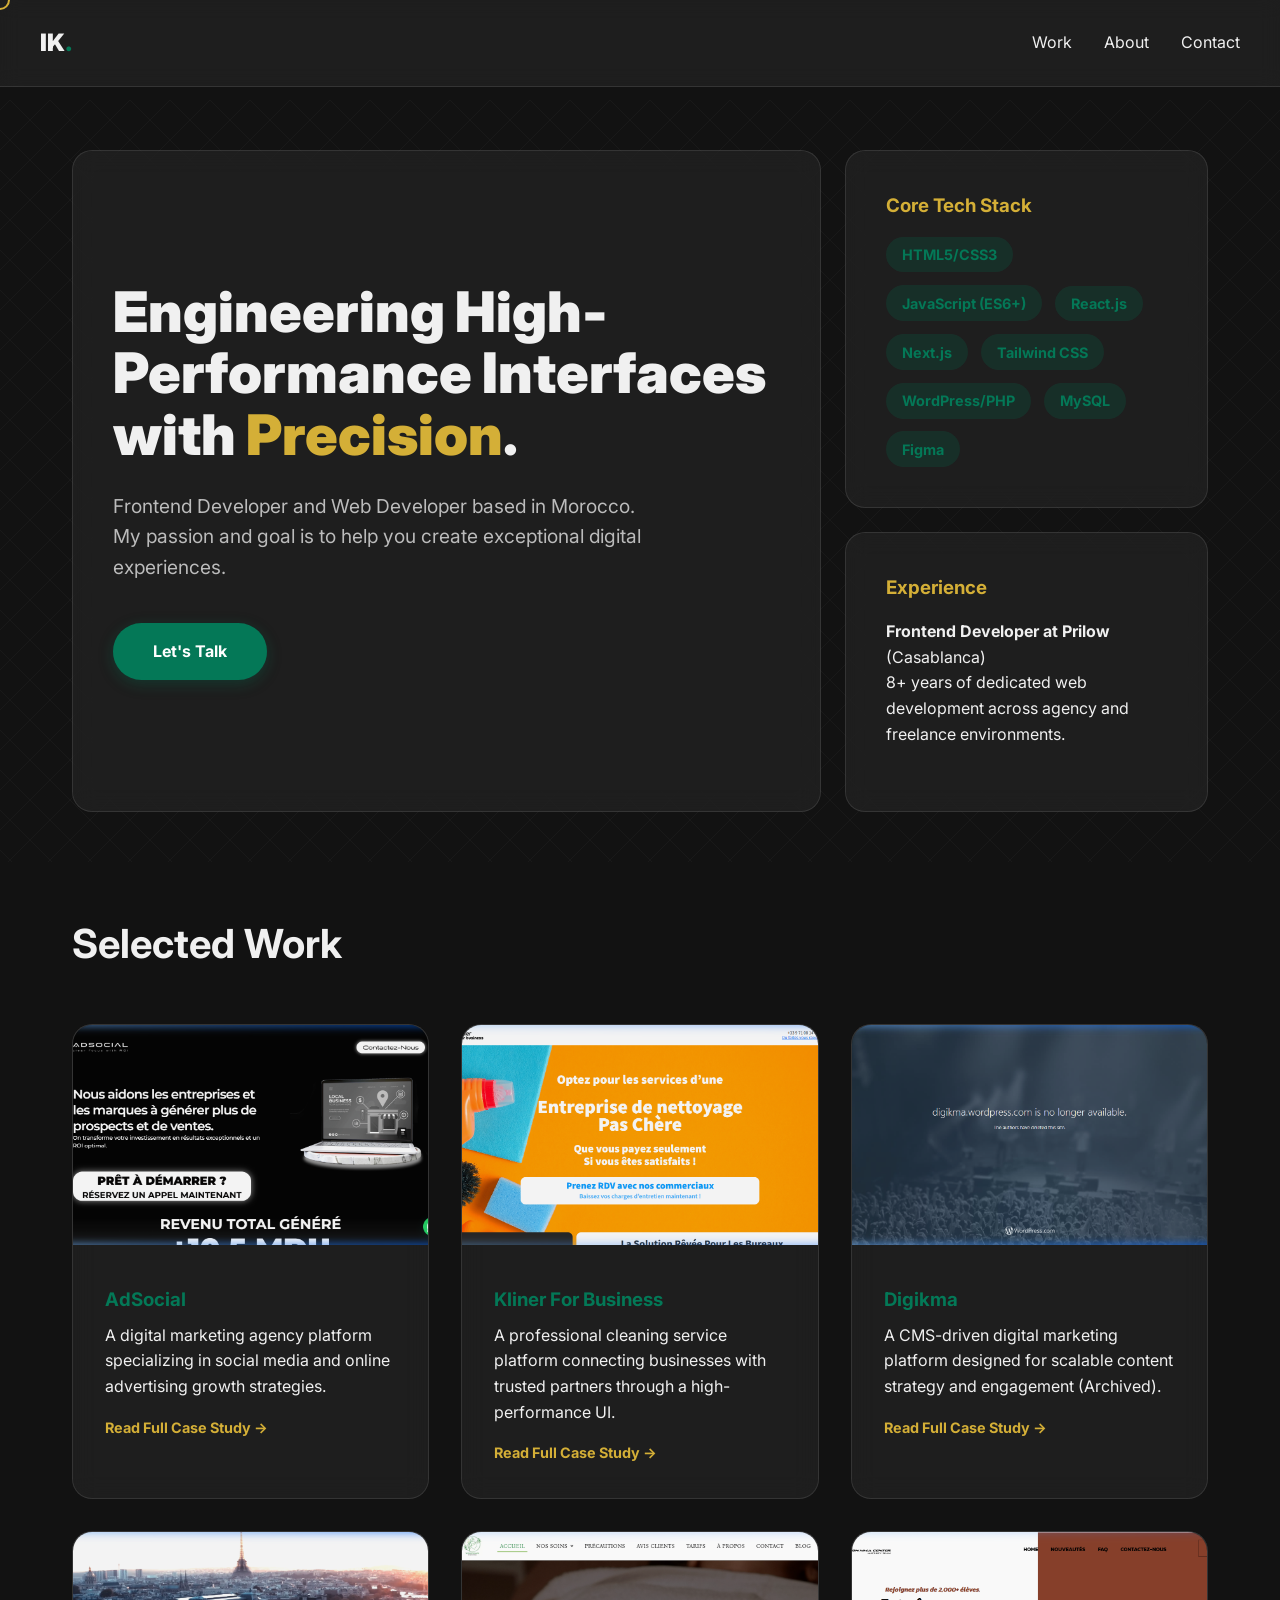
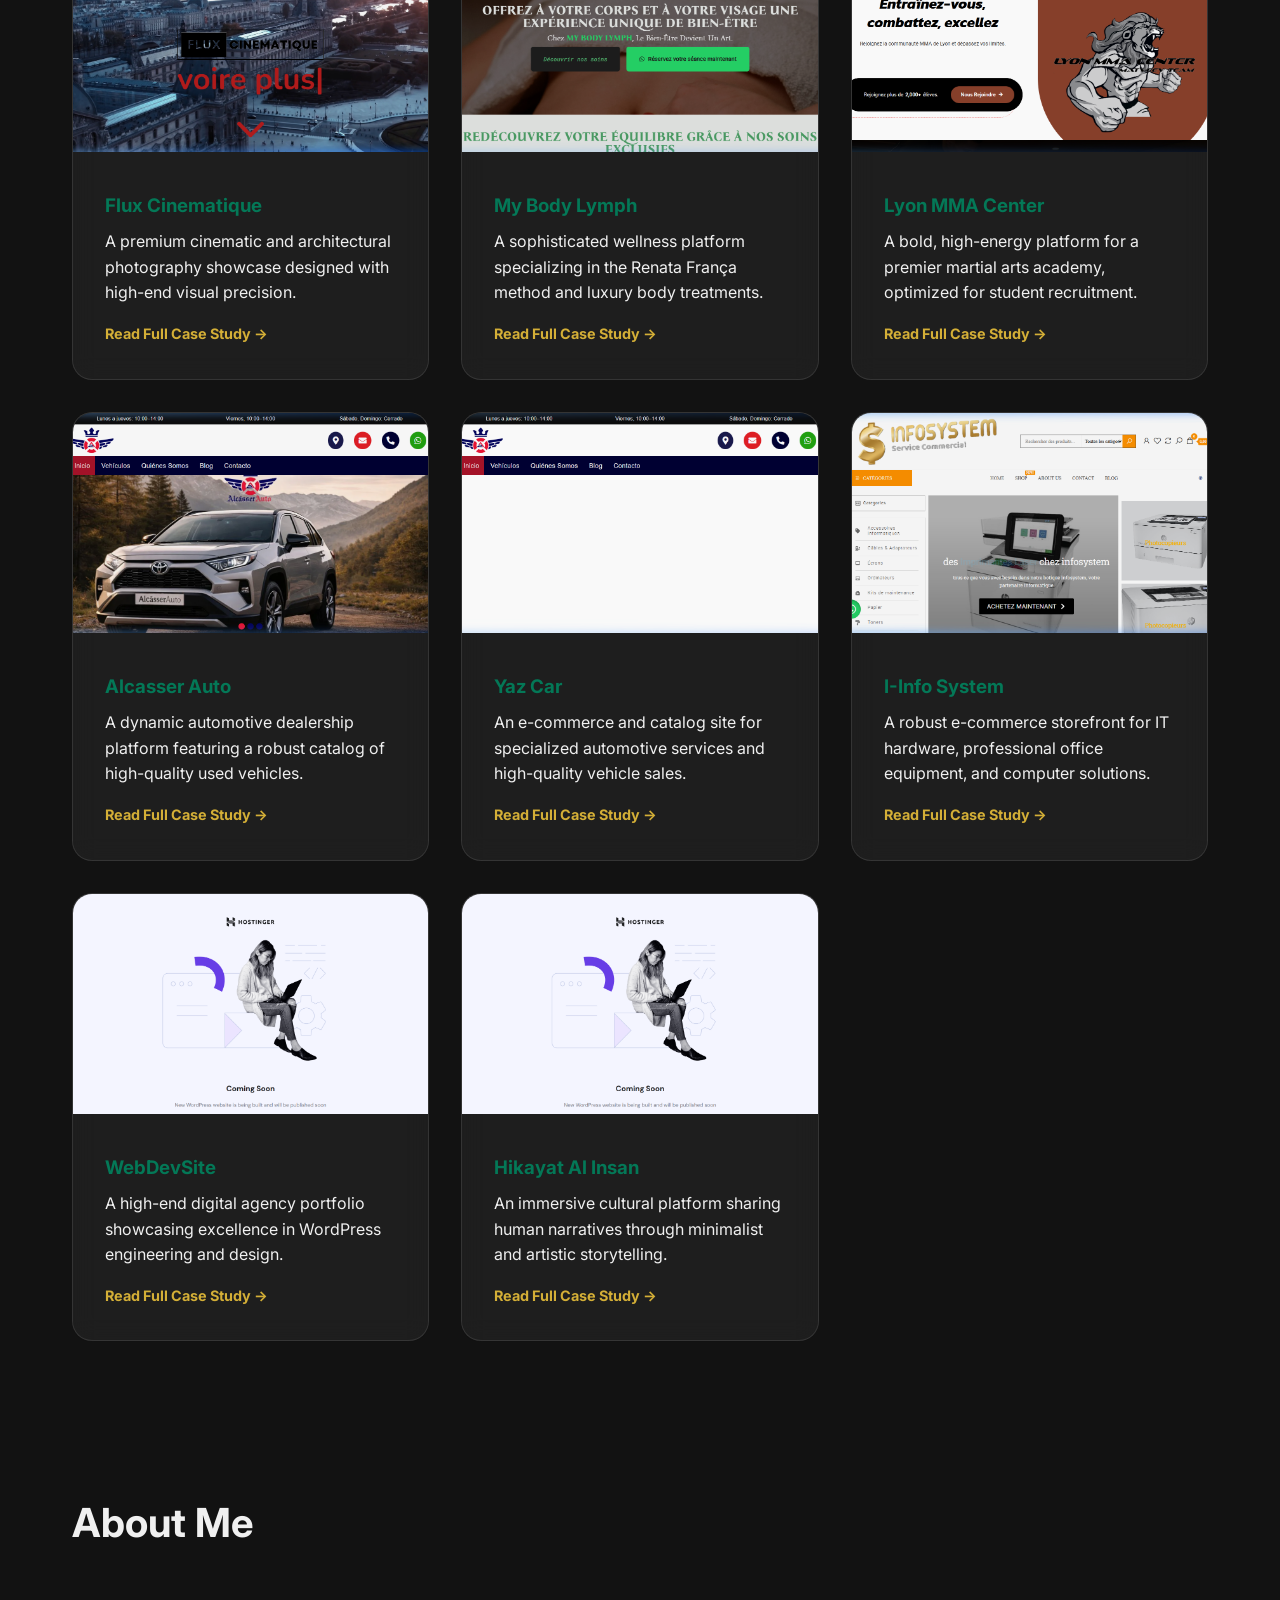
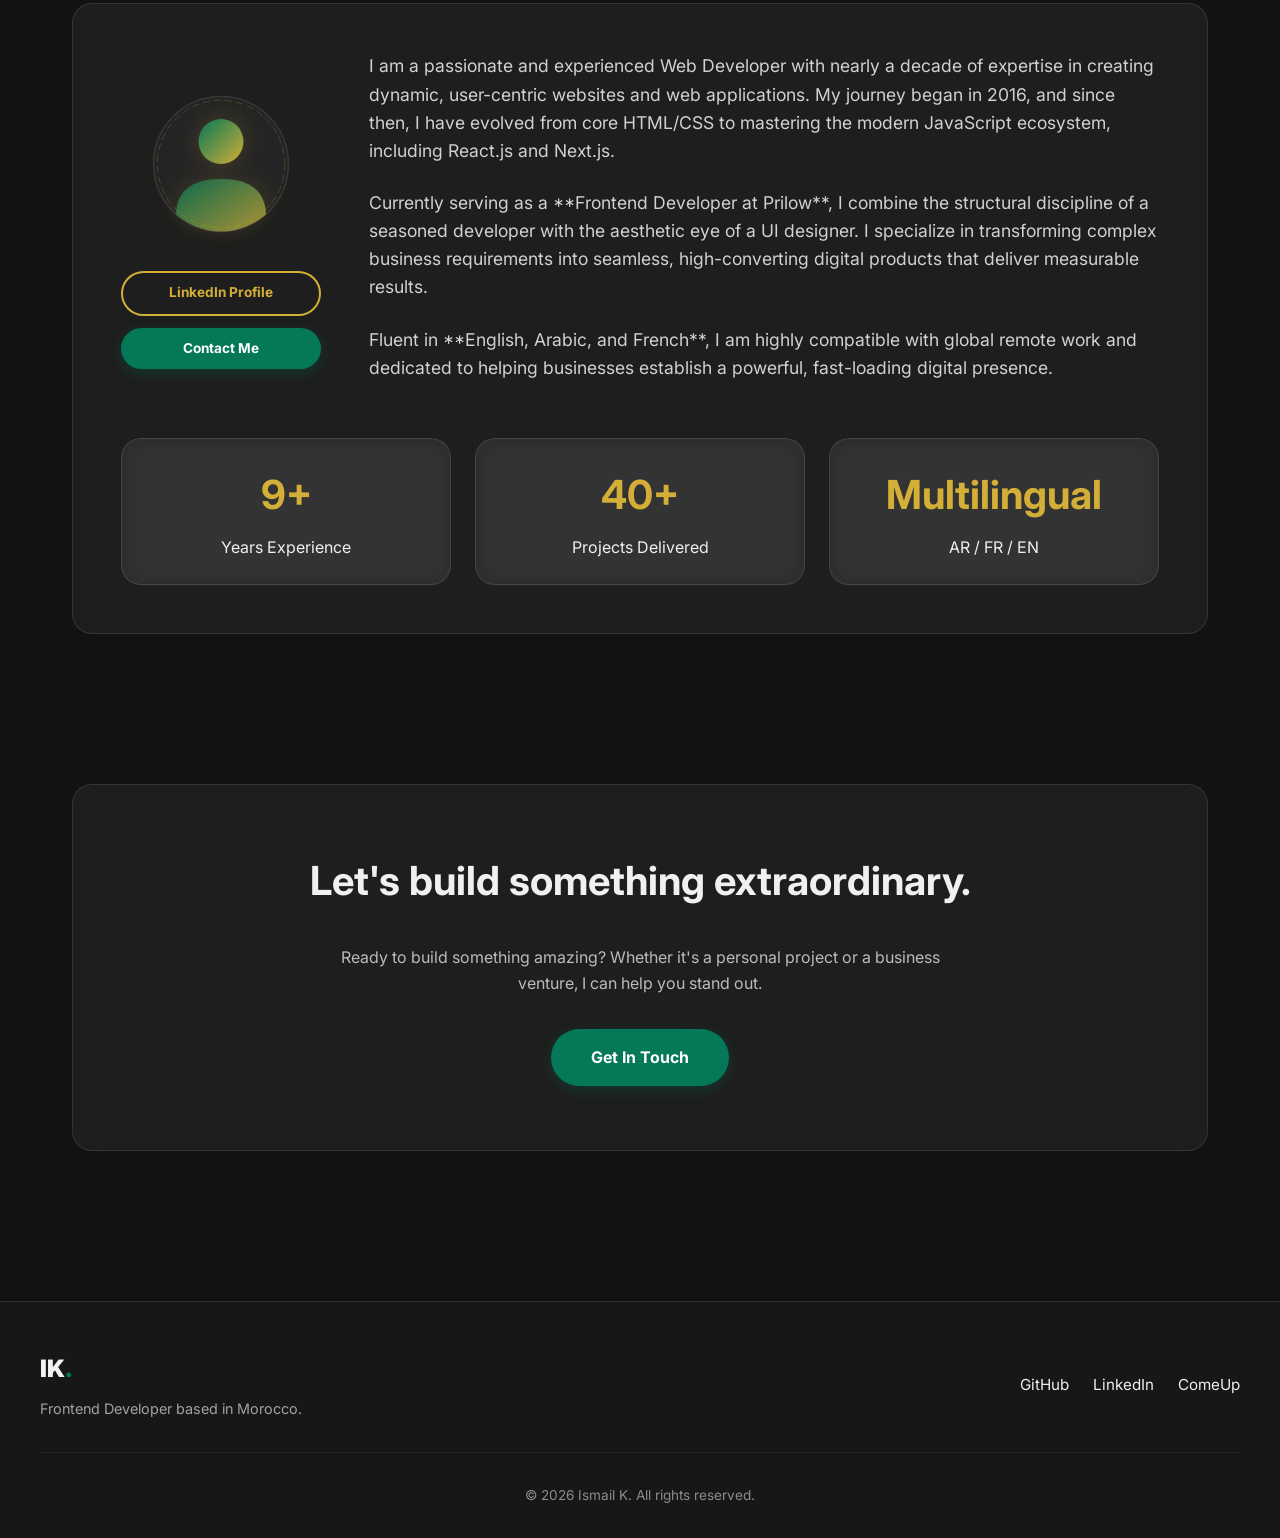
==== commit d090df0a: "update design and style" ====
--- a/index.html
+++ b/index.html
@@ -1,665 +1,330 @@
 <!DOCTYPE html>
-<html class="no-js" lang="en">
-  <head>
-    <!--- basic page needs
-    ================================================== -->
-    <meta charset="utf-8" />
-    <meta
-      name="description"
-      content="Ismail K. - Junior Web Developer | Welcome to my digital playground! Explore my portfolio and let's create magic together."
-    />
-    <meta
-      name="keywords"
-      content="Ismail K., web developer, junior web developer, web development, portfolio, html, css, js, javascript, responsive, WordPress, php, mysql, freelance, remote, a distance, work, home, web, imouzzer kandar, casablanca, fes, marakech, morocco, france, fr, en, arabe, eng, google, software"
-    />
-    <meta name="author" content="Ismail K." />
-    <title>Ismail K. - Web Developer</title>
-
-    <!-- mobile specific metas
-    ================================================== -->
-    <meta name="viewport" content="width=device-width, initial-scale=1.0" />
-
-    <!-- CSS
-    ================================================== -->
-    <link rel="stylesheet" href="styles.css" />
-
-    <!-- script
-    ================================================== -->
-    <script src="modernizr.js"></script>
-    <script src="pace.min.js"></script>
-
-    <!-- favicons
-    ================================================== -->
-    <link rel="apple-touch-icon" sizes="180x180" href="apple-touch-icon.png" />
-    <link rel="icon" type="image/png" sizes="32x32" href="favicon-32x32.png" />
-    <link rel="icon" type="image/png" sizes="16x16" href="favicon-16x16.png" />
-  </head>
-
-  <body id="top">
-    <div id="preloader">
-      <div id="loader"></div>
-    </div>
-
-    <!-- site header
-    ================================================== -->
-    <header class="s-header">
-      <div class="header-logo">
-        <a class="site-logo" href="index.html">
-          <img src="public/logo@2x.png" alt="Homepage" />
-        </a>
-      </div>
-
-      <nav class="header-nav-wrap">
-        <ul class="header-main-nav">
-          <li class="current">
-            <a class="smoothscroll" href="#intro" title="intro">Intro</a>
-          </li>
-          <li><a class="smoothscroll" href="#about" title="about">About</a></li>
-          <li>
-            <a class="smoothscroll" href="#services" title="skills">Skills</a>
-          </li>
-          <li><a class="smoothscroll" href="#works" title="works">Works</a></li>
-          <li>
-            <a class="smoothscroll" href="#contact" title="contact us"
-              >Say Hello</a
-            >
-          </li>
-        </ul>
-
-        <ul class="header-social">
-          <li>
-            <a href="https://dribbble.com/ismailkraou" target="_blank"
-              ><i class="fab fa-dribbble" aria-hidden="true"></i
-            ></a>
-          </li>
-          <li>
-            <a href="https://github.com/ismailkraou" target="_blank"
-              ><i class="fab fa-github" aria-hidden="true"></i
-            ></a>
-          </li>
-        </ul>
-      </nav>
-
-      <a class="header-menu-toggle" href="#"><span>Menu</span></a>
+<html lang="en">
+
+<head>
+    <meta charset="UTF-8">
+    <meta name="viewport" content="width=device-width, initial-scale=1.0">
+    <title>Ismail Kraou | Senior Front-End Developer</title>
+    <meta name="description"
+        content="Senior Front-End Developer portfolio crafting digital experiences with Moroccan precision.">
+    <!-- Google Fonts: Inter -->
+    <link rel="preconnect" href="https://fonts.googleapis.com">
+    <link rel="preconnect" href="https://fonts.gstatic.com" crossorigin>
+    <link href="https://fonts.googleapis.com/css2?family=Inter:wght@300;400;700;900&display=swap" rel="stylesheet">
+    <!-- Custom CSS -->
+    <link rel="stylesheet" href="css/index.css">
+</head>
+
+<body>
+    <!-- Custom Cursor -->
+    <div class="cursor"></div>
+
+    <!-- Navigation -->
+    <nav class="glass-nav">
+        <div class="nav-content">
+            <a href="index.html" class="logo">IK<span>.</span></a>
+            <button class="mobile-toggle" aria-label="Toggle navigation">
+                <svg viewBox="0 0 24 24" width="28" height="28" stroke="currentColor" stroke-width="2" fill="none"
+                    stroke-linecap="round" stroke-linejoin="round" class="menu-icon">
+                    <line x1="3" y1="12" x2="21" y2="12"></line>
+                    <line x1="3" y1="6" x2="21" y2="6"></line>
+                    <line x1="3" y1="18" x2="21" y2="18"></line>
+                </svg>
+                <svg viewBox="0 0 24 24" width="28" height="28" stroke="currentColor" stroke-width="2" fill="none"
+                    stroke-linecap="round" stroke-linejoin="round" class="close-icon" style="display: none;">
+                    <line x1="18" y1="6" x2="6" y2="18"></line>
+                    <line x1="6" y1="6" x2="18" y2="18"></line>
+                </svg>
+            </button>
+            <ul class="nav-links">
+                <li><a href="index.html#work">Work</a></li>
+                <li><a href="index.html#about">About</a></li>
+                <li><a href="contact.html" target="_blank" rel="noopener noreferrer">Contact</a></li>
+            </ul>
+        </div>
+    </nav>
+
+    <!-- Hero Section -->
+    <header class="hero bento-grid">
+        <!-- Background Pattern -->
+        <div class="bg-pattern"></div>
+
+        <div class="bento-item headline row-span-2 col-span-2 reveal">
+            <h1>Engineering High-Performance Interfaces with <span class="accent-gold">Precision</span>.</h1>
+            <p>Frontend Developer and Web Developer based in Morocco. My passion and goal is to help you create
+                exceptional digital experiences.</p>
+            <a href="contact.html" target="_blank" rel="noopener noreferrer" class="btn magnetic-btn">Let's Talk</a>
+        </div>
+
+        <div class="bento-item skills reveal">
+            <h3>Core Tech Stack</h3>
+            <div class="skill-tags">
+                <span class="tag">HTML5/CSS3</span>
+                <span class="tag">JavaScript (ES6+)</span>
+                <span class="tag">React.js</span>
+                <span class="tag">Next.js</span>
+                <span class="tag">Tailwind CSS</span>
+                <span class="tag">WordPress/PHP</span>
+                <span class="tag">MySQL</span>
+                <span class="tag">Figma</span>
+            </div>
+        </div>
+
+        <div class="bento-item experience reveal">
+            <h3>Experience</h3>
+            <p><strong>Frontend Developer at Prilow</strong> (Casablanca)<br>8+ years of dedicated web development
+                across agency and freelance environments.</p>
+        </div>
+
     </header>
-    <!-- end s-header -->
-
-    <!-- intro
-    ================================================== -->
-    <section id="intro" class="s-intro target-section">
-      <div class="row intro-content">
-        <div class="column large-9 mob-full intro-text">
-          <h3>Hello, I'm Ismail K.</h3>
-          <h1>
-            Frontend Developer <br />
-            and Web Developer <br />
-            Based In Morocco.
-          </h1>
-        </div>
-
-        <div class="intro-scroll">
-          <a href="#about" class="intro-scroll-link smoothscroll">
-            Scroll For More
-          </a>
-        </div>
-
-        <div class="intro-grid"></div>
-        <div class="intro-pic"></div>
-      </div>
-      <!-- end row -->
+
+    <!-- Work Section -->
+    <section id="work" class="work-section">
+        <h2 class="section-title reveal">Selected Work</h2>
+        <div class="project-grid">
+            <article class="project-card glass-card reveal">
+                <a href="project-adsocial.html" style="text-decoration: none; color: inherit; display: block;">
+                    <img src="images/adsocial.png" alt="AdSocial website screenshot" class="project-image" style="width:100%; height:220px; object-fit:cover; object-position:top; border-radius:12px 12px 0 0;">
+                    <div class="project-info">
+                        <h3>AdSocial</h3>
+                        <p>A digital marketing agency platform specializing in social media and online advertising
+                            growth strategies.</p>
+                        <span class="accent-gold"
+                            style="font-size: 0.9rem; font-weight: bold; margin-top: 1rem; display: inline-block;">Read
+                            Full Case Study &rarr;</span>
+                    </div>
+                </a>
+            </article>
+            <article class="project-card glass-card reveal">
+                <a href="project-kliner.html" style="text-decoration: none; color: inherit; display: block;">
+                    <img src="images/kliner.png" alt="Kliner For Business website screenshot" class="project-image" style="width:100%; height:220px; object-fit:cover; object-position:top; border-radius:12px 12px 0 0;">
+                    <div class="project-info">
+                        <h3>Kliner For Business</h3>
+                        <p>A professional cleaning service platform connecting businesses with trusted partners through
+                            a high-performance UI.</p>
+                        <span class="accent-gold"
+                            style="font-size: 0.9rem; font-weight: bold; margin-top: 1rem; display: inline-block;">Read
+                            Full Case Study &rarr;</span>
+                    </div>
+                </a>
+            </article>
+            <article class="project-card glass-card reveal">
+                <a href="project-digikma.html" style="text-decoration: none; color: inherit; display: block;">
+                    <img src="images/digikma.png" alt="Digikma website screenshot" class="project-image" style="width:100%; height:220px; object-fit:cover; object-position:top; border-radius:12px 12px 0 0;">
+                    <div class="project-info">
+                        <h3>Digikma</h3>
+                        <p>A CMS-driven digital marketing platform designed for scalable content strategy and engagement
+                            (Archived).</p>
+                        <span class="accent-gold"
+                            style="font-size: 0.9rem; font-weight: bold; margin-top: 1rem; display: inline-block;">Read
+                            Full Case Study &rarr;</span>
+                    </div>
+                </a>
+            </article>
+            <article class="project-card glass-card reveal">
+                <a href="project-flux.html" style="text-decoration: none; color: inherit; display: block;">
+                    <img src="images/flux.png" alt="Flux Cinematique website screenshot" class="project-image" style="width:100%; height:220px; object-fit:cover; object-position:top; border-radius:12px 12px 0 0;">
+                    <div class="project-info">
+                        <h3>Flux Cinematique</h3>
+                        <p>A premium cinematic and architectural photography showcase designed with high-end visual
+                            precision.</p>
+                        <span class="accent-gold"
+                            style="font-size: 0.9rem; font-weight: bold; margin-top: 1rem; display: inline-block;">Read
+                            Full Case Study &rarr;</span>
+                    </div>
+                </a>
+            </article>
+            <article class="project-card glass-card reveal">
+                <a href="project-mybodylymph.html" style="text-decoration: none; color: inherit; display: block;">
+                    <img src="images/mybodylymph.png" alt="My Body Lymph website screenshot" class="project-image" style="width:100%; height:220px; object-fit:cover; object-position:top; border-radius:12px 12px 0 0;">
+                    <div class="project-info">
+                        <h3>My Body Lymph</h3>
+                        <p>A sophisticated wellness platform specializing in the Renata França method and luxury body
+                            treatments.</p>
+                        <span class="accent-gold"
+                            style="font-size: 0.9rem; font-weight: bold; margin-top: 1rem; display: inline-block;">Read
+                            Full Case Study &rarr;</span>
+                    </div>
+                </a>
+            </article>
+            <article class="project-card glass-card reveal">
+                <a href="project-lyonmma.html" style="text-decoration: none; color: inherit; display: block;">
+                    <img src="images/lyonmma.png" alt="Lyon MMA Center website screenshot" class="project-image" style="width:100%; height:220px; object-fit:cover; object-position:top; border-radius:12px 12px 0 0;">
+                    <div class="project-info">
+                        <h3>Lyon MMA Center</h3>
+                        <p>A bold, high-energy platform for a premier martial arts academy, optimized for student
+                            recruitment.</p>
+                        <span class="accent-gold"
+                            style="font-size: 0.9rem; font-weight: bold; margin-top: 1rem; display: inline-block;">Read
+                            Full Case Study &rarr;</span>
+                    </div>
+                </a>
+            </article>
+            <article class="project-card glass-card reveal">
+                <a href="project-alcasserauto.html" style="text-decoration: none; color: inherit; display: block;">
+                    <img src="images/alcasserauto.png" alt="Alcasser Auto website screenshot" class="project-image" style="width:100%; height:220px; object-fit:cover; object-position:top; border-radius:12px 12px 0 0;">
+                    <div class="project-info">
+                        <h3>Alcasser Auto</h3>
+                        <p>A dynamic automotive dealership platform featuring a robust catalog of high-quality used
+                            vehicles.</p>
+                        <span class="accent-gold"
+                            style="font-size: 0.9rem; font-weight: bold; margin-top: 1rem; display: inline-block;">Read
+                            Full Case Study &rarr;</span>
+                    </div>
+                </a>
+            </article>
+            <article class="project-card glass-card reveal">
+                <a href="project-yaz.html" style="text-decoration: none; color: inherit; display: block;">
+                    <img src="images/yaz.png" alt="Yaz Car website screenshot" class="project-image" style="width:100%; height:220px; object-fit:cover; object-position:top; border-radius:12px 12px 0 0;">
+                    <div class="project-info">
+                        <h3>Yaz Car</h3>
+                        <p>An e-commerce and catalog site for specialized automotive services and high-quality vehicle
+                            sales.</p>
+                        <span class="accent-gold"
+                            style="font-size: 0.9rem; font-weight: bold; margin-top: 1rem; display: inline-block;">Read
+                            Full Case Study &rarr;</span>
+                    </div>
+                </a>
+            </article>
+            <article class="project-card glass-card reveal">
+                <a href="project-infosystem.html" style="text-decoration: none; color: inherit; display: block;">
+                    <img src="images/infosystem.png" alt="I-Info System website screenshot" class="project-image" style="width:100%; height:220px; object-fit:cover; object-position:top; border-radius:12px 12px 0 0;">
+                    <div class="project-info">
+                        <h3>I-Info System</h3>
+                        <p>A robust e-commerce storefront for IT hardware, professional office equipment, and computer
+                            solutions.</p>
+                        <span class="accent-gold"
+                            style="font-size: 0.9rem; font-weight: bold; margin-top: 1rem; display: inline-block;">Read
+                            Full Case Study &rarr;</span>
+                    </div>
+                </a>
+            </article>
+            <article class="project-card glass-card reveal">
+                <a href="project-webdevsite.html" style="text-decoration: none; color: inherit; display: block;">
+                    <img src="images/webdevsite.png" alt="WebDevSite website screenshot" class="project-image" style="width:100%; height:220px; object-fit:cover; object-position:top; border-radius:12px 12px 0 0;">
+                    <div class="project-info">
+                        <h3>WebDevSite</h3>
+                        <p>A high-end digital agency portfolio showcasing excellence in WordPress engineering and
+                            design.</p>
+                        <span class="accent-gold"
+                            style="font-size: 0.9rem; font-weight: bold; margin-top: 1rem; display: inline-block;">Read
+                            Full Case Study &rarr;</span>
+                    </div>
+                </a>
+            </article>
+            <article class="project-card glass-card reveal">
+                <a href="project-hikayat.html" style="text-decoration: none; color: inherit; display: block;">
+                    <img src="images/hikayat.png" alt="Hikayat Al Insan website screenshot" class="project-image" style="width:100%; height:220px; object-fit:cover; object-position:top; border-radius:12px 12px 0 0;">
+                    <div class="project-info">
+                        <h3>Hikayat Al Insan</h3>
+                        <p>An immersive cultural platform sharing human narratives through minimalist and artistic
+                            storytelling.</p>
+                        <span class="accent-gold"
+                            style="font-size: 0.9rem; font-weight: bold; margin-top: 1rem; display: inline-block;">Read
+                            Full Case Study &rarr;</span>
+                    </div>
+                </a>
+            </article>
+        </div>
     </section>
-    <!-- end intro -->
-
-    <!-- about
-    ================================================== -->
-    <section id="about" class="s-about target-section">
-      <div class="about-me">
-        <div class="row heading-block" data-aos="fade-up">
-          <div class="column large-full">
-            <h2 class="section-heading">About Me</h2>
-          </div>
-        </div>
-
-        <div class="row about-me__content" data-aos="fade-up">
-          <div class="column large-full about-me__text">
-            <p class="lead">
-              I'm <strong>Ismail K.</strong>, a
-              <strong>web developer from Morocco</strong>. I'm all about tech –
-              from the latest trends to the coolest web development techniques,
-              I'm constantly diving in to learn something new.
+
+    <!-- About Section -->
+    <section id="about" class="about-section">
+        <h2 class="section-title reveal">About Me</h2>
+        <div class="glass-card about-card reveal">
+            <div class="about-flex-container" style="display: flex; gap: 3rem; align-items: center; flex-wrap: wrap;">
+                <div class="about-avatar-wrapper" style="flex: 0 0 200px; text-align: center;">
+                    <svg class="abstract-avatar" viewBox="0 0 200 200" xmlns="http://www.w3.org/2000/svg"
+                        style="width: 100%; height: auto; margin-bottom: 1.5rem;">
+                        <defs>
+                            <linearGradient id="avatarGradAbout" x1="0%" y1="0%" x2="100%" y2="100%">
+                                <stop offset="0%" stop-color="var(--clr-accent-emerald)" />
+                                <stop offset="100%" stop-color="var(--clr-accent-gold)" />
+                            </linearGradient>
+                            <mask id="avatarMaskAbout">
+                                <circle cx="100" cy="100" r="90" fill="white" />
+                            </mask>
+                        </defs>
+                        <circle cx="100" cy="100" r="90" fill="rgba(255,255,255,0.03)" stroke="var(--clr-glass-border)"
+                            stroke-width="2" />
+                        <g mask="url(#avatarMaskAbout)">
+                            <circle cx="100" cy="70" r="30" fill="url(#avatarGradAbout)" />
+                            <path d="M40,170 Q40,120 100,120 Q160,120 160,170 L160,200 L40,200 Z"
+                                fill="url(#avatarGradAbout)" opacity="0.8" />
+                            <circle cx="100" cy="100" r="85" fill="none" stroke="var(--clr-accent-gold)"
+                                stroke-width="1" stroke-dasharray="10 5" opacity="0.3" />
+                        </g>
+                    </svg>
+                    <div class="avatar-actions" style="display: flex; flex-direction: column; gap: 0.8rem;">
+                        <a href="https://www.linkedin.com/in/ismailkraou" target="_blank" rel="noopener noreferrer"
+                            class="btn accent-btn"
+                            style="padding: 0.6rem 1rem; font-size: 0.85rem; width: 100%;">LinkedIn Profile</a>
+                        <a href="contact.html" target="_blank" rel="noopener noreferrer" class="btn magnetic-btn"
+                            style="padding: 0.6rem 1rem; font-size: 0.85rem; width: 100%;">Contact Me</a>
+                    </div>
+                </div>
+                <div class="about-content" style="flex: 1; min-width: 300px;">
+                    <p>I am a passionate and experienced Web Developer with nearly a decade of expertise in creating
+                        dynamic, user-centric websites and web applications. My journey began in 2016, and since then, I
+                        have evolved from core HTML/CSS to mastering the modern JavaScript ecosystem, including React.js
+                        and Next.js.</p>
+                    <p>Currently serving as a **Frontend Developer at Prilow**, I combine the structural discipline of a
+                        seasoned developer with the aesthetic eye of a UI designer. I specialize in transforming complex
+                        business requirements into seamless, high-converting digital products that deliver measurable
+                        results.</p>
+                    <p>Fluent in **English, Arabic, and French**, I am highly compatible with global remote work and
+                        dedicated to helping businesses establish a powerful, fast-loading digital presence.</p>
+                </div>
+            </div>
+            <div class="about-stats bento-grid" style="grid-auto-rows: auto; margin-top: 2rem;">
+                <div class="bento-item stat-item">
+                    <h3 class="accent-gold">9+</h3>
+                    <p>Years Experience</p>
+                </div>
+                <div class="bento-item stat-item">
+                    <h3 class="accent-gold">40+</h3>
+                    <p>Projects Delivered</p>
+                </div>
+                <div class="bento-item stat-item">
+                    <h3 class="accent-gold">Multilingual</h3>
+                    <p>AR / FR / EN</p>
+                </div>
+            </div>
+        </div>
+    </section>
+
+    <!-- Contact Section CTA -->
+    <section class="contact-section">
+        <div class="glass-card contact-card reveal">
+            <h2>Let's build something extraordinary.</h2>
+            <p style="margin-bottom: 2rem; color: rgba(255, 255, 255, 0.7); max-width: 600px; margin-inline: auto;">
+                Ready to build something amazing? Whether it's a personal project or a business venture, I can help you
+                stand out.
             </p>
-
-            <p>
-              With more than 5 years of experience crafting dynamic websites and
-              web apps, I'm handy with HTML5, CSS3, JavaScript, React.js, and
-              I'm venturing into PHP too. I've got a soft spot for WordPress and
-              can handle SQL and MySQL databases like a pro.
-            </p>
-
-            <p>
-              But it's not just about the code for me; I'm all about creating
-              experiences people love to use, paying close attention to every
-              detail. When I'm not coding, I'm probably out enjoying nature or
-              spending time with loved ones.
-            </p>
-
-            <p>
-              Welcome to my digital playground! Feel free to explore, and let's
-              chat if you're up to something cool – maybe we can make magic
-              together!
-            </p>
-          </div>
-        </div>
-
-        <div class="row about-me__buttons">
-          <div class="column large-half tab-full" data-aos="fade-up">
-            <a
-              href="https://www.linkedin.com/in/ismailkraou/"
-              class="btn btn--stroke full-width"
-              >Hire Me</a
-            >
-          </div>
-          <div class="column large-half tab-full" data-aos="fade-up">
-            <a
-              href="mailto:ismail.kraou@gmail.com"
-              class="btn btn--primary full-width"
-              >email me</a
-            >
-          </div>
-        </div>
-      </div>
-      <!-- end about-me -->
+            <a href="contact.html" target="_blank" rel="noopener noreferrer" class="btn magnetic-btn">Get In Touch</a>
+        </div>
     </section>
-    <!-- end s-about -->
-
-    <!-- services
-    ================================================== -->
-    <section id="services" class="s-services ss-dark target-section">
-      <div class="shadow-overlay"></div>
-
-      <div class="row heading-block heading-block--center" data-aos="fade-up">
-        <div class="column large-full">
-          <h2 class="section-heading section-heading--centerbottom">
-            Capabilities
-          </h2>
-
-          <p class="section-desc">
-            My passion and goal is to help you create exceptional digital
-            experiences.
-          </p>
-        </div>
-      </div>
-      <!-- end heading-block -->
-
-      <div
-        class="row skills-list block-large-1-3 block-medium-1-2 block-tab-full"
-      >
-        <!-- Skill 1 -->
-        <div class="column item-skill" data-aos="fade-up">
-          <div class="item-skill__content">
-            <h4 class="item-title">HTML5</h4>
-            <p>
-              Expert in crafting semantic, accessible, and well-structured HTML
-              for modern, performance-optimized websites.
-            </p>
-          </div>
-        </div>
-
-        <!-- Skill 2 -->
-        <div class="column item-skill" data-aos="fade-up">
-          <div class="item-skill__content">
-            <h4 class="item-title">CSS3 & SCSS</h4>
-            <p>
-              Proficient in designing responsive, visually appealing interfaces
-              using CSS3 and the SCSS preprocessor for maintainable code.
-            </p>
-          </div>
-        </div>
-
-        <!-- Skill 3 -->
-        <div class="column item-skill" data-aos="fade-up">
-          <div class="item-skill__content">
-            <h4 class="item-title">JavaScript & React.js</h4>
-            <p>
-              Skilled in creating interactive and dynamic user experiences using
-              JavaScript ES6+ and frameworks like React.js.
-            </p>
-          </div>
-        </div>
-
-        <!-- Skill 4 -->
-        <div class="column item-skill" data-aos="fade-up">
-          <div class="item-skill__content">
-            <h4 class="item-title">UI/UX Design</h4>
-            <p>
-              Focused on delivering intuitive user experiences and visually
-              engaging interfaces tailored to users' needs.
-            </p>
-          </div>
-        </div>
-
-        <!-- Skill 5 -->
-        <div class="column item-skill" data-aos="fade-up">
-          <div class="item-skill__content">
-            <h4 class="item-title">WordPress & PHP</h4>
-            <p>
-              Experienced in building custom WordPress themes and plugins,
-              backed by strong PHP development skills.
-            </p>
-          </div>
-        </div>
-
-        <!-- Skill 6 -->
-        <div class="column item-skill" data-aos="fade-up">
-          <div class="item-skill__content">
-            <h4 class="item-title">MySQL</h4>
-            <p>
-              Adept at designing and managing scalable databases using MySQL,
-              with a focus on performance and security.
-            </p>
-          </div>
-        </div>
-      </div>
-      <!-- end skills-list -->
-    </section>
-
-    <!-- end s-services -->
-
-    <!-- CTA -->
-    <!-- ================================================== -->
-    <section class="s-cta ss-dark">
-      <div class="row heading-block heading-block--center" data-aos="fade-up">
-        <div class="column large-full">
-          <h2 class="section-desc">Let’s Bring Your Vision to Life</h2>
-        </div>
-      </div>
-      <!-- end heading-block -->
-
-      <div class="row cta-content" data-aos="fade-up">
-        <div class="column large-full">
-          <p>
-            Ready to build something amazing? I specialize in creating stunning,
-            user-friendly websites that bring your ideas to reality. Whether
-            it's a personal project or a business venture, I can help you stand
-            out.
-          </p>
-
-          <a href="#contact" class="btn full-width">Get In Touch</a>
-        </div>
-      </div>
-      <!-- end cta-content -->
-    </section>
-    <!-- end s-cta -->
-
-    <!-- works -->
-    <!-- ================================================== -->
-    <section id="works" class="s-works target-section">
-      <div class="row heading-block heading-block--center" data-aos="fade-up">
-        <div class="column large-full">
-          <h2 class="section-heading section-heading--centerbottom">
-            Selected Works
-          </h2>
-          <p class="section-desc">
-            Here are some of my selected works I have done lately. Feel free to
-            check them out.
-          </p>
-        </div>
-      </div>
-      <!-- end heading-block -->
-
-      <div class="masonry-wrap">
-        <div class="masonry">
-          <div class="grid-sizer"></div>
-
-          <!-- Project 1 -->
-          <div class="masonry__brick" data-aos="fade-up">
-            <div class="item-folio">
-              <div class="item-folio__thumb">
-                <a
-                  href="./public/projects/project-1.png"
-                  class="thumb-link"
-                  title="adsocial.ma"
-                  data-size="1050x700"
-                >
-                  <img
-                    src="./public/projects/project-1.png"
-                    alt="Adsocial Project Thumbnail"
-                  />
-                </a>
-                <a
-                  href="https://adsocial.ma/"
-                  class="item-folio__project-link"
-                  title="Project link"
-                  target="_blank"
-                ></a>
-              </div>
-              <div class="item-folio__text">
-                <h4 class="item-folio__title">Adsocial</h4>
-                <p class="item-folio__cat">WordPress</p>
-              </div>
-              <div class="item-folio__caption">
-                <p>
-                  A WordPress-based platform delivering cutting-edge advertising
-                  solutions for diverse businesses.
-                </p>
-              </div>
-            </div>
-          </div>
-          <!-- end masonry__brick -->
-
-          <!-- Project 2 -->
-          <div class="masonry__brick" data-aos="fade-up">
-            <div class="item-folio">
-              <div class="item-folio__thumb">
-                <a
-                  href="./public/projects/project-2.png"
-                  class="thumb-link"
-                  title="Kliner"
-                  data-size="1050x700"
-                >
-                  <img
-                    src="./public/projects/project-2.png"
-                    alt="Kliner Project Thumbnail"
-                  />
-                </a>
-                <a
-                  href="https://ismailkraou.github.io/kliner-V2/"
-                  class="item-folio__project-link"
-                  title="Project link"
-                  target="_blank"
-                ></a>
-              </div>
-              <div class="item-folio__text">
-                <h4 class="item-folio__title">Kliner</h4>
-                <p class="item-folio__cat">HTML, CSS, JS</p>
-              </div>
-              <div class="item-folio__caption">
-                <p>
-                  A sleek and dynamic landing page showcasing modern cleaning
-                  services.
-                </p>
-              </div>
-            </div>
-          </div>
-          <!-- end masonry__brick -->
-
-          <!-- Project 3 -->
-          <div class="masonry__brick" data-aos="fade-up">
-            <div class="item-folio">
-              <div class="item-folio__thumb">
-                <a
-                  href="./public/projects/project-3.png"
-                  class="thumb-link"
-                  title="Digikma"
-                  data-size="1050x700"
-                >
-                  <img
-                    src="./public/projects/project-3.png"
-                    alt="Digikma Project Thumbnail"
-                  />
-                </a>
-                <a
-                  href="https://digikma.000webhostapp.com/"
-                  class="item-folio__project-link"
-                  title="Project link"
-                  target="_blank"
-                ></a>
-              </div>
-              <div class="item-folio__text">
-                <h4 class="item-folio__title">Digikma</h4>
-                <p class="item-folio__cat">CMS, WordPress</p>
-              </div>
-              <div class="item-folio__caption">
-                <p>
-                  A CMS-driven website offering digital marketing solutions and
-                  services.
-                </p>
-              </div>
-            </div>
-          </div>
-          <!-- end masonry__brick -->
-
-          <!-- Project 4 -->
-          <div class="masonry__brick" data-aos="fade-up">
-            <div class="item-folio">
-              <div class="item-folio__thumb">
-                <a
-                  href="./public/projects/project-4.png"
-                  class="thumb-link"
-                  title="WordPress Website"
-                  data-size="1050x700"
-                >
-                  <img
-                    src="./public/projects/project-4.png"
-                    alt="WordPress Website Thumbnail"
-                  />
-                </a>
-                <a
-                  href="https://ismailkraou1.wordpress.com/"
-                  class="item-folio__project-link"
-                  title="Project link"
-                  target="_blank"
-                ></a>
-              </div>
-              <div class="item-folio__text">
-                <h4 class="item-folio__title">WordPress Website</h4>
-                <p class="item-folio__cat">CMS, WordPress</p>
-              </div>
-              <div class="item-folio__caption">
-                <p>
-                  A professional WordPress website tailored for online presence
-                  and branding.
-                </p>
-              </div>
-            </div>
-          </div>
-          <!-- end masonry__brick -->
-
-          <!-- Project 5 -->
-          <div class="masonry__brick" data-aos="fade-up">
-            <div class="item-folio">
-              <div class="item-folio__thumb">
-                <a
-                  href="./public/projects/project-5.png"
-                  class="thumb-link"
-                  title="Flux"
-                  data-size="1050x700"
-                >
-                  <img
-                    src="./public/projects/project-5.png"
-                    alt="Flux Project Thumbnail"
-                  />
-                </a>
-                <a
-                  href="https://ismailkraou.github.io/flux/"
-                  class="item-folio__project-link"
-                  title="Project link"
-                  target="_blank"
-                ></a>
-              </div>
-              <div class="item-folio__text">
-                <h4 class="item-folio__title">Flux</h4>
-                <p class="item-folio__cat">HTML, CSS, JS, Tailwind</p>
-              </div>
-              <div class="item-folio__caption">
-                <p>
-                  A responsive website designed using modern TailwindCSS and JS
-                  for rapid prototyping.
-                </p>
-              </div>
-            </div>
-          </div>
-          <!-- end masonry__brick -->
-
-          <!-- Project 6 -->
-          <div class="masonry__brick" data-aos="fade-up">
-            <div class="item-folio">
-              <div class="item-folio__thumb">
-                <a
-                  href="./public/projects/project-6.png"
-                  class="thumb-link"
-                  title="Resume Template"
-                  data-size="1050x700"
-                >
-                  <img
-                    src="./public/projects/project-6.png"
-                    alt="Resume Template Thumbnail"
-                  />
-                </a>
-                <a
-                  href="https://ismailkraou.github.io/resumtemplate/"
-                  class="item-folio__project-link"
-                  title="Project link"
-                  target="_blank"
-                ></a>
-              </div>
-              <div class="item-folio__text">
-                <h4 class="item-folio__title">Resume Template</h4>
-                <p class="item-folio__cat">HTML, CSS, JS</p>
-              </div>
-              <div class="item-folio__caption">
-                <p>
-                  A modern resume template built with clean HTML, CSS, and
-                  JavaScript.
-                </p>
-              </div>
-            </div>
-          </div>
-          <!-- end masonry__brick -->
-        </div>
-        <!-- end masonry -->
-      </div>
-      <!-- end masonry-wrap -->
-    </section>
-    <!-- end s-work -->
-
-    <!-- contact
-    ================================================== -->
-    <section id="contact" class="s-contact ss-dark target-section">
-      <div class="row heading-block" data-aos="fade-up">
-        <div class="column large-full">
-          <h2 class="section-heading">Get In Touch</h2>
-        </div>
-      </div>
-
-      <div class="row contact-main" data-aos="fade-up">
-        <div class="column large-full">
-          <p class="contact-email">
-            <a href="mailto:ismail.kraou@gmail.com">ismail.k.</a>
-          </p>
-
-          <p class="section-desc">
-            I'm happy to connect, listen, and help. Let's work together and
-            build something awesome. Let’s turn your idea into an even greater
-            product.
-            <a href="mailto:ismail.kraou@gmail.com">Email Me</a>.
-          </p>
-        </div>
-      </div>
-
-      <div
-        class="row contact-infos"
-        data-aos="fade-up"
-        data-aos-anchor=".contact-main"
-      >
-        <div class="column large-7 medium-full contact-social">
-          <h4>Social</h4>
-          <ul>
-            <li>
-              <a
-                href="https://www.linkedin.com/in/ismailkraou/"
-                title="LinkedIn"
-                >LinkedIn</a
-              >
-            </li>
-          </ul>
-        </div>
-      </div>
-      <!-- end contact-infos -->
-    </section>
-    <!-- end s-contact -->
-
-    <!-- footer
-    ================================================== -->
-    <footer>
-      <div class="row">
-        <div class="column large-full ss-copyright">
-          <span>© Copyright Ismail K. 2023</span>
-          <span>
-            Designed by
-            <a href="https://www.linkedin.com/in/ismailkraou/">Ismail K.</a>
-          </span>
-        </div>
-
-        <div class="ss-go-top">
-          <a class="smoothscroll" title="Back to Top" href="#top"></a>
-        </div>
-      </div>
+
+    <!-- Footer Section -->
+    <footer class="site-footer">
+        <div class="footer-content">
+            <div class="footer-logo">
+                <a href="#" class="logo">IK<span>.</span></a>
+                <p>Frontend Developer based in Morocco.</p>
+            </div>
+            <div class="footer-social">
+                <a href="https://github.com/ismailkraou" target="_blank" rel="noopener noreferrer">GitHub</a>
+                <a href="https://www.linkedin.com/in/ismailkraou/" target="_blank"
+                    rel="noopener noreferrer">LinkedIn</a>
+                <a href="https://comeup.com/fr/@ismailk" target="_blank" rel="noopener noreferrer">ComeUp</a>
+            </div>
+        </div>
+        <div class="footer-bottom">
+            <p>&copy; 2026 Ismail K. All rights reserved.</p>
+        </div>
     </footer>
 
-    <!-- photoswipe background
-    ================================================== -->
-    <div aria-hidden="true" class="pswp" role="dialog" tabindex="-1">
-      <div class="pswp__bg"></div>
-      <div class="pswp__scroll-wrap">
-        <div class="pswp__container">
-          <div class="pswp__item"></div>
-          <div class="pswp__item"></div>
-          <div class="pswp__item"></div>
-        </div>
-
-        <div class="pswp__ui pswp__ui--hidden">
-          <div class="pswp__top-bar">
-            <div class="pswp__counter"></div>
-            <button
-              class="pswp__button pswp__button--close"
-              title="Close (Esc)"
-            ></button>
-            <button
-              class="pswp__button pswp__button--share"
-              title="Share"
-            ></button>
-            <button
-              class="pswp__button pswp__button--fs"
-              title="Toggle fullscreen"
-            ></button>
-            <button
-              class="pswp__button pswp__button--zoom"
-              title="Zoom in/out"
-            ></button>
-            <div class="pswp__preloader">
-              <div class="pswp__preloader__icn">
-                <div class="pswp__preloader__cut">
-                  <div class="pswp__preloader__donut"></div>
-                </div>
-              </div>
-            </div>
-          </div>
-          <div
-            class="pswp__share-modal pswp__share-modal--hidden pswp__single-tap"
-          >
-            <div class="pswp__share-tooltip"></div>
-          </div>
-          <button
-            class="pswp__button pswp__button--arrow--left"
-            title="Previous (arrow left)"
-          ></button>
-          <button
-            class="pswp__button pswp__button--arrow--right"
-            title="Next (arrow right)"
-          ></button>
-          <div class="pswp__caption">
-            <div class="pswp__caption__center"></div>
-          </div>
-        </div>
-      </div>
-    </div>
-    <!-- end photoSwipe background -->
-
-    <!-- Java Script
-    ================================================== -->
-    <script src="jquery-3.2.1.min.js"></script>
-    <script src="plugins.js"></script>
-    <script src="main.js"></script>
-  </body>
-</html>
+    <script src="js/index.js"></script>
+</body>
+
+</html>
--- a/css/index.css
+++ b/css/index.css
@@ -0,0 +1,504 @@
+:root {
+    /* Color Palette */
+    --clr-bg: #121212;
+    --clr-text: #f0f0f0;
+    --clr-accent-emerald: #047857; /* Emerald Green */
+    --clr-accent-gold: #d4af37; /* Gold */
+    --clr-glass-bg: rgba(255, 255, 255, 0.05);
+    --clr-glass-border: rgba(255, 255, 255, 0.1);
+    
+    /* Typography */
+    --font-main: 'Inter', sans-serif;
+}
+
+* {
+    margin: 0;
+    padding: 0;
+    box-sizing: border-box;
+}
+
+html {
+    scroll-behavior: smooth;
+}
+
+body {
+    background-color: var(--clr-bg);
+    color: var(--clr-text);
+    font-family: var(--font-main);
+    line-height: 1.6;
+    overflow-x: hidden;
+    cursor: none; /* Hide default cursor for custom cursor */
+}
+
+/* Custom Cursor */
+.cursor {
+    position: fixed;
+    top: 0;
+    left: 0;
+    width: 20px;
+    height: 20px;
+    border: 2px solid var(--clr-accent-gold);
+    border-radius: 50%;
+    pointer-events: none;
+    transform: translate(-50%, -50%);
+    transition: width 0.3s, height 0.3s, background-color 0.3s;
+    z-index: 9999;
+}
+
+.cursor.hovering {
+    width: 40px;
+    height: 40px;
+    background-color: rgba(212, 175, 55, 0.2);
+}
+
+/* Navigation */
+.glass-nav {
+    position: fixed;
+    top: 0;
+    width: 100%;
+    padding: 1.5rem 2rem;
+    background: var(--clr-glass-bg);
+    backdrop-filter: blur(10px);
+    -webkit-backdrop-filter: blur(10px);
+    border-bottom: 1px solid var(--clr-glass-border);
+    z-index: 1000;
+}
+
+.nav-content {
+    max-width: 1200px;
+    margin: 0 auto;
+    display: flex;
+    justify-content: space-between;
+    align-items: center;
+}
+
+.logo {
+    font-size: 1.5rem;
+    font-weight: 900;
+    color: var(--clr-text);
+    text-decoration: none;
+}
+
+.logo span {
+    color: var(--clr-accent-emerald);
+}
+
+.nav-links {
+    list-style: none;
+    display: flex;
+    gap: 2rem;
+}
+
+.nav-links a {
+    color: var(--clr-text);
+    text-decoration: none;
+    font-weight: 400;
+    transition: color 0.3s;
+}
+
+.nav-links a:hover {
+    color: var(--clr-accent-gold);
+}
+
+.mobile-toggle {
+    display: none;
+    background: none;
+    border: none;
+    color: var(--clr-text);
+    cursor: pointer;
+    z-index: 1001;
+}
+
+/* Typography Utility */
+.accent-gold {
+    color: var(--clr-accent-gold);
+}
+
+/* Bento Hero */
+.hero {
+    max-width: 1200px;
+    margin: 150px auto 100px;
+    padding: 0 2rem;
+    position: relative;
+}
+
+.bg-pattern {
+    position: absolute;
+    top: -50px;
+    left: -50px;
+    width: calc(100% + 100px);
+    height: calc(100% + 100px);
+    background-image: url('data:image/svg+xml;utf8,<svg width="40" height="40" viewBox="0 0 40 40" xmlns="http://www.w3.org/2000/svg"><path d="M20 0L40 20L20 40L0 20Z" fill="none" stroke="rgba(255,255,255,0.03)" stroke-width="1"/></svg>');
+    z-index: -1;
+    pointer-events: none;
+}
+
+.bento-grid {
+    display: grid;
+    grid-template-columns: repeat(3, 1fr);
+    grid-auto-rows: minmax(280px, auto);
+    gap: 1.5rem;
+}
+
+.bento-item {
+    background: var(--clr-glass-bg);
+    backdrop-filter: blur(12px);
+    -webkit-backdrop-filter: blur(12px);
+    border: 1px solid var(--clr-glass-border);
+    border-radius: 20px;
+    padding: 2.5rem;
+    transition: transform 0.3s, border-color 0.3s;
+}
+
+.bento-item:hover {
+    transform: translateY(-5px);
+    border-color: rgba(255, 255, 255, 0.2);
+}
+
+.row-span-2 {
+    grid-row: span 2;
+}
+
+.col-span-2 {
+    grid-column: span 2;
+}
+
+.headline {
+    display: flex;
+    flex-direction: column;
+    justify-content: center;
+}
+
+.headline h1 {
+    font-size: 3.5rem;
+    font-weight: 900;
+    line-height: 1.1;
+    margin-bottom: 1.5rem;
+}
+
+.headline p {
+    font-size: 1.2rem;
+    color: rgba(255, 255, 255, 0.7);
+    margin-bottom: 2.5rem;
+    max-width: 80%;
+}
+
+.skill-tags {
+    display: flex;
+    flex-wrap: wrap;
+    gap: 0.8rem;
+    margin-top: 1rem;
+}
+
+.tag {
+    background: rgba(4, 120, 87, 0.2);
+    color: var(--clr-accent-emerald);
+    padding: 0.4rem 1rem;
+    border-radius: 20px;
+    font-size: 0.9rem;
+    font-weight: 700;
+}
+
+.experience h3, .location h3, .skills h3 {
+    margin-bottom: 1rem;
+    color: var(--clr-accent-gold);
+}
+
+.abstract-avatar {
+    width: 100%;
+    max-width: 150px;
+    height: auto;
+    filter: drop-shadow(0 0 10px rgba(212, 175, 55, 0.2));
+}
+
+/* Buttons */
+.btn {
+    display: inline-block;
+    padding: 1rem 2.5rem;
+    border-radius: 50px;
+    text-decoration: none;
+    font-family: inherit;
+    font-size: 1rem;
+    font-weight: 700;
+    cursor: pointer;
+    border: none;
+    transition: all 0.3s;
+    width: fit-content;
+}
+
+.magnetic-btn {
+    background: var(--clr-accent-emerald);
+    color: white;
+    box-shadow: 0 4px 15px rgba(4, 120, 87, 0.3);
+}
+
+.magnetic-btn:hover {
+    box-shadow: 0 6px 20px rgba(4, 120, 87, 0.5);
+    background: #059669;
+}
+
+.accent-btn {
+    background: transparent;
+    color: var(--clr-accent-gold);
+    border: 2px solid var(--clr-accent-gold);
+}
+
+.accent-btn:hover {
+    background: var(--clr-accent-gold);
+    color: var(--clr-bg);
+}
+
+/* Sections */
+.work-section, .about-section, .contact-section {
+    max-width: 1200px;
+    margin: 0 auto 150px;
+    padding: 0 2rem;
+}
+
+.about-card {
+    padding: 3rem;
+}
+
+.about-content p {
+    font-size: 1.1rem;
+    color: rgba(255, 255, 255, 0.8);
+    margin-bottom: 1.5rem;
+}
+
+.stat-item {
+    text-align: center;
+    padding: 1.5rem;
+    display: flex;
+    flex-direction: column;
+    justify-content: center;
+}
+
+.stat-item h3 {
+    font-size: 2.5rem;
+    margin-bottom: 0.5rem;
+}
+
+.section-title {
+    font-size: 2.5rem;
+    margin-bottom: 3rem;
+}
+
+.project-grid {
+    display: grid;
+    grid-template-columns: repeat(auto-fit, minmax(350px, 1fr));
+    gap: 2rem;
+}
+
+.glass-card {
+    background: var(--clr-glass-bg);
+    backdrop-filter: blur(12px);
+    -webkit-backdrop-filter: blur(12px);
+    border: 1px solid var(--clr-glass-border);
+    border-radius: 20px;
+    overflow: hidden;
+}
+
+.project-image {
+    height: 250px;
+    background: rgba(255, 255, 255, 0.03);
+    /* Image placeholder */
+}
+
+.project-info {
+    padding: 2rem;
+}
+
+.project-info h3 {
+    color: var(--clr-accent-emerald);
+    margin-bottom: 0.5rem;
+}
+
+.contact-card {
+    padding: 4rem;
+    text-align: center;
+}
+
+.contact-card h2 {
+    font-size: 2.5rem;
+    margin-bottom: 2rem;
+}
+
+/* Contact Form */
+.contact-form-container, .modern-form {
+    max-width: 500px;
+    margin: 0 auto 2rem;
+    text-align: left;
+}
+
+.form-group {
+    margin-bottom: 1.5rem;
+}
+
+.modern-form label {
+    display: block;
+    margin-bottom: 0.5rem;
+    color: var(--clr-accent-emerald);
+    font-size: 0.9rem;
+    font-weight: 600;
+}
+
+.form-input, .modern-form input, .modern-form textarea {
+    width: 100%;
+    padding: 1rem 1.5rem;
+    background: rgba(255, 255, 255, 0.03);
+    border: 1px solid var(--clr-glass-border);
+    border-radius: 10px;
+    color: var(--clr-text);
+    font-family: inherit;
+    font-size: 1rem;
+    transition: border-color 0.3s, background 0.3s;
+}
+
+.form-input:focus, .modern-form input:focus, .modern-form textarea:focus {
+    outline: none;
+    border-color: var(--clr-accent-emerald);
+    background: rgba(255, 255, 255, 0.05);
+}
+
+.form-input::placeholder, .modern-form input::placeholder, .modern-form textarea::placeholder {
+    color: rgba(255, 255, 255, 0.4);
+}
+
+/* Footer */
+.site-footer {
+    padding: 3rem 2rem 2rem;
+    border-top: 1px solid var(--clr-glass-border);
+    background: rgba(255, 255, 255, 0.02);
+    margin-top: 50px;
+}
+
+.footer-content {
+    max-width: 1200px;
+    margin: 0 auto 2rem;
+    display: flex;
+    justify-content: space-between;
+    align-items: center;
+    flex-wrap: wrap;
+    gap: 2rem;
+}
+
+.footer-logo p {
+    color: rgba(255, 255, 255, 0.6);
+    margin-top: 0.5rem;
+    font-size: 0.9rem;
+}
+
+.footer-social {
+    display: flex;
+    gap: 1.5rem;
+}
+
+.footer-social a {
+    color: var(--clr-text);
+    text-decoration: none;
+    transition: color 0.3s;
+    font-size: 0.95rem;
+}
+
+.footer-social a:hover {
+    color: var(--clr-accent-gold);
+}
+
+.footer-bottom {
+    max-width: 1200px;
+    margin: 0 auto;
+    text-align: center;
+    padding-top: 2rem;
+    border-top: 1px solid rgba(255, 255, 255, 0.05);
+    color: rgba(255, 255, 255, 0.5);
+    font-size: 0.85rem;
+}
+
+/* Reveal Animation Setup */
+.reveal {
+    opacity: 0;
+    transform: translateY(30px);
+    transition: opacity 0.8s ease-out, transform 0.8s ease-out;
+}
+
+.reveal.active {
+    opacity: 1;
+    transform: translateY(0);
+}
+
+/* Responsive */
+@media (max-width: 900px) {
+    body {
+        cursor: default;
+    }
+    
+    .cursor {
+        display: none;
+    }
+
+    .glass-nav {
+        padding: 1rem 1.5rem;
+    }
+
+    .mobile-toggle {
+        display: block;
+    }
+
+    .nav-links {
+        position: fixed;
+        top: 0;
+        right: -100%;
+        width: 80%;
+        height: 100vh;
+        background: rgba(18, 18, 18, 0.98);
+        backdrop-filter: blur(20px);
+        -webkit-backdrop-filter: blur(20px);
+        flex-direction: column;
+        justify-content: center;
+        align-items: center;
+        transition: right 0.4s cubic-bezier(0.77,0.2,0.05,1.0);
+        z-index: 1000;
+    }
+
+    .nav-links.active {
+        right: 0;
+    }
+
+    .bento-grid {
+        grid-template-columns: 1fr;
+        grid-auto-rows: auto;
+    }
+
+    .row-span-2, .col-span-2 {
+        grid-row: span 1;
+        grid-column: span 1;
+    }
+
+    .headline h1 {
+        font-size: 2.5rem;
+    }
+
+    .hero {
+        margin-top: 100px;
+    }
+
+    .project-grid {
+        grid-template-columns: 1fr;
+    }
+
+    .footer-content {
+        flex-direction: column;
+        text-align: center;
+    }
+
+    .about-flex-container {
+        flex-direction: column;
+        text-align: center;
+    }
+
+    .about-avatar-wrapper {
+        flex: 0 0 auto !important;
+        width: 150px;
+        margin-bottom: 2rem;
+    }
+}
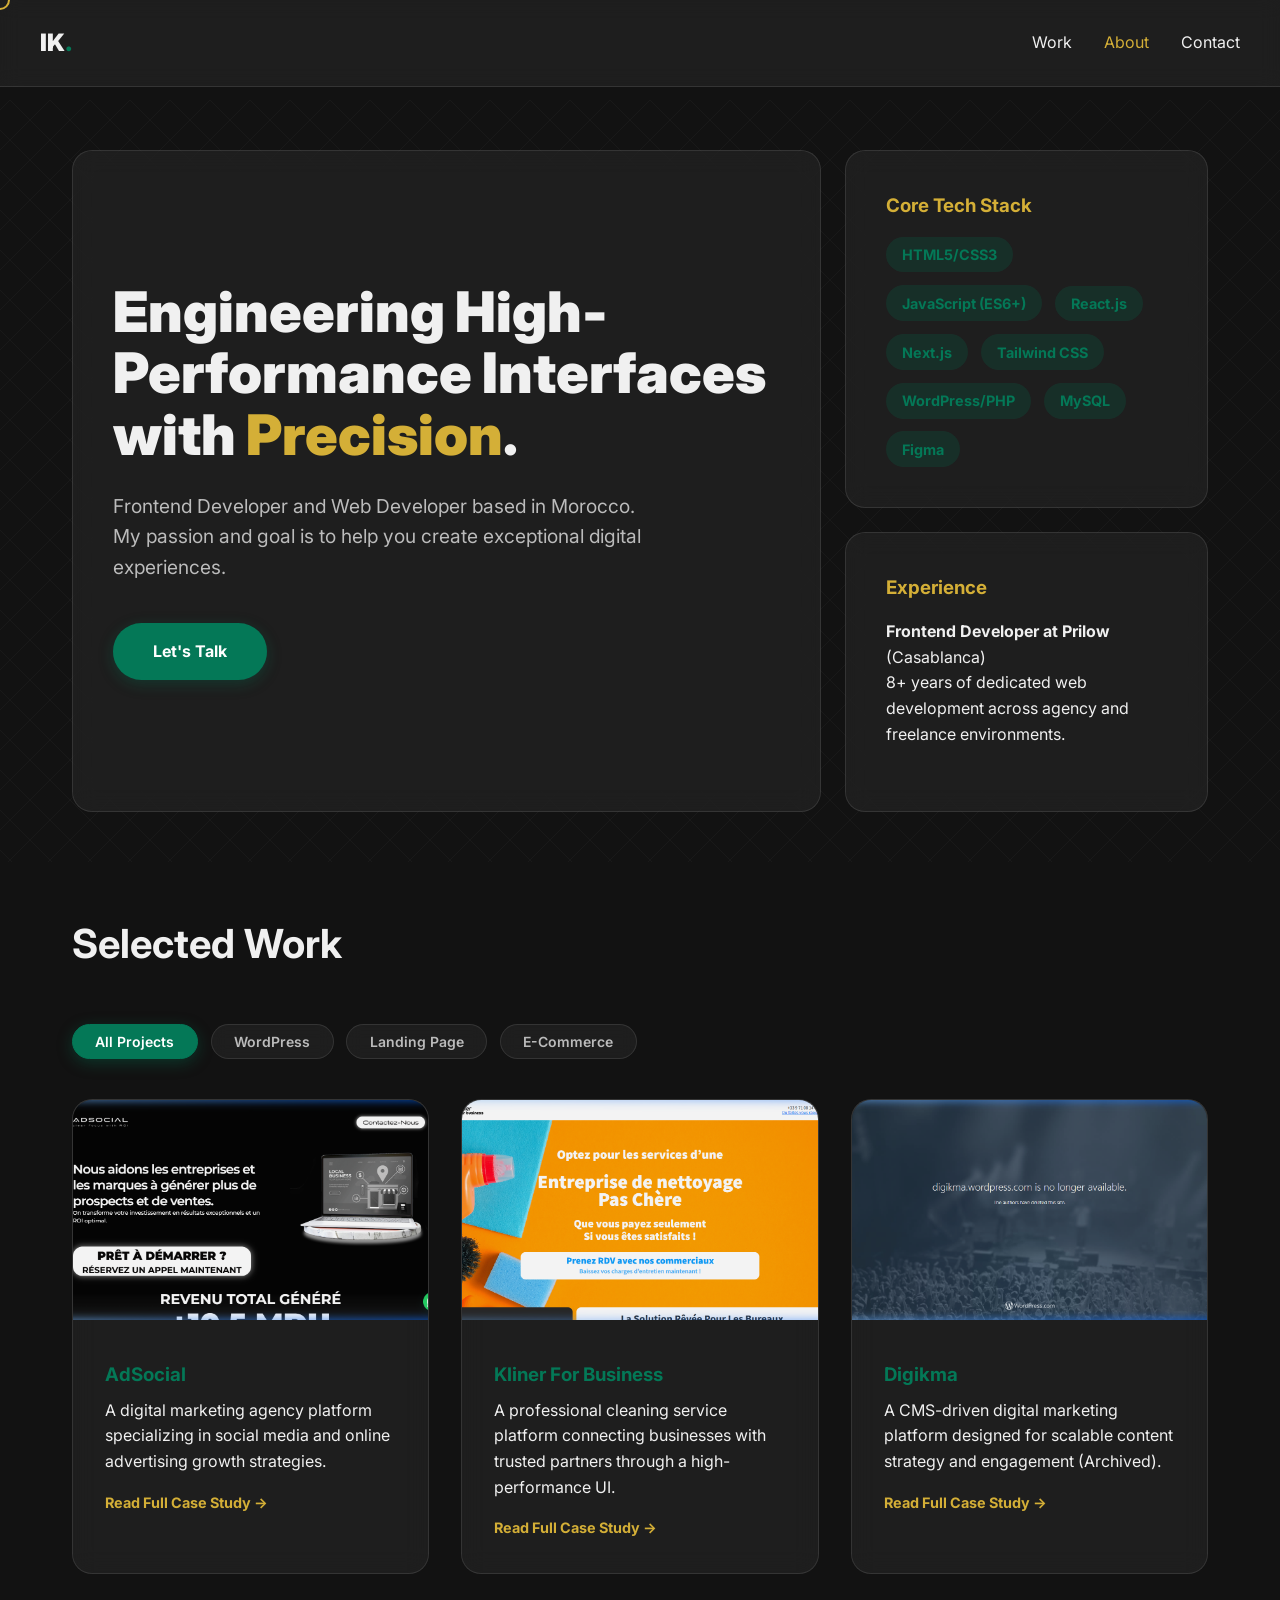
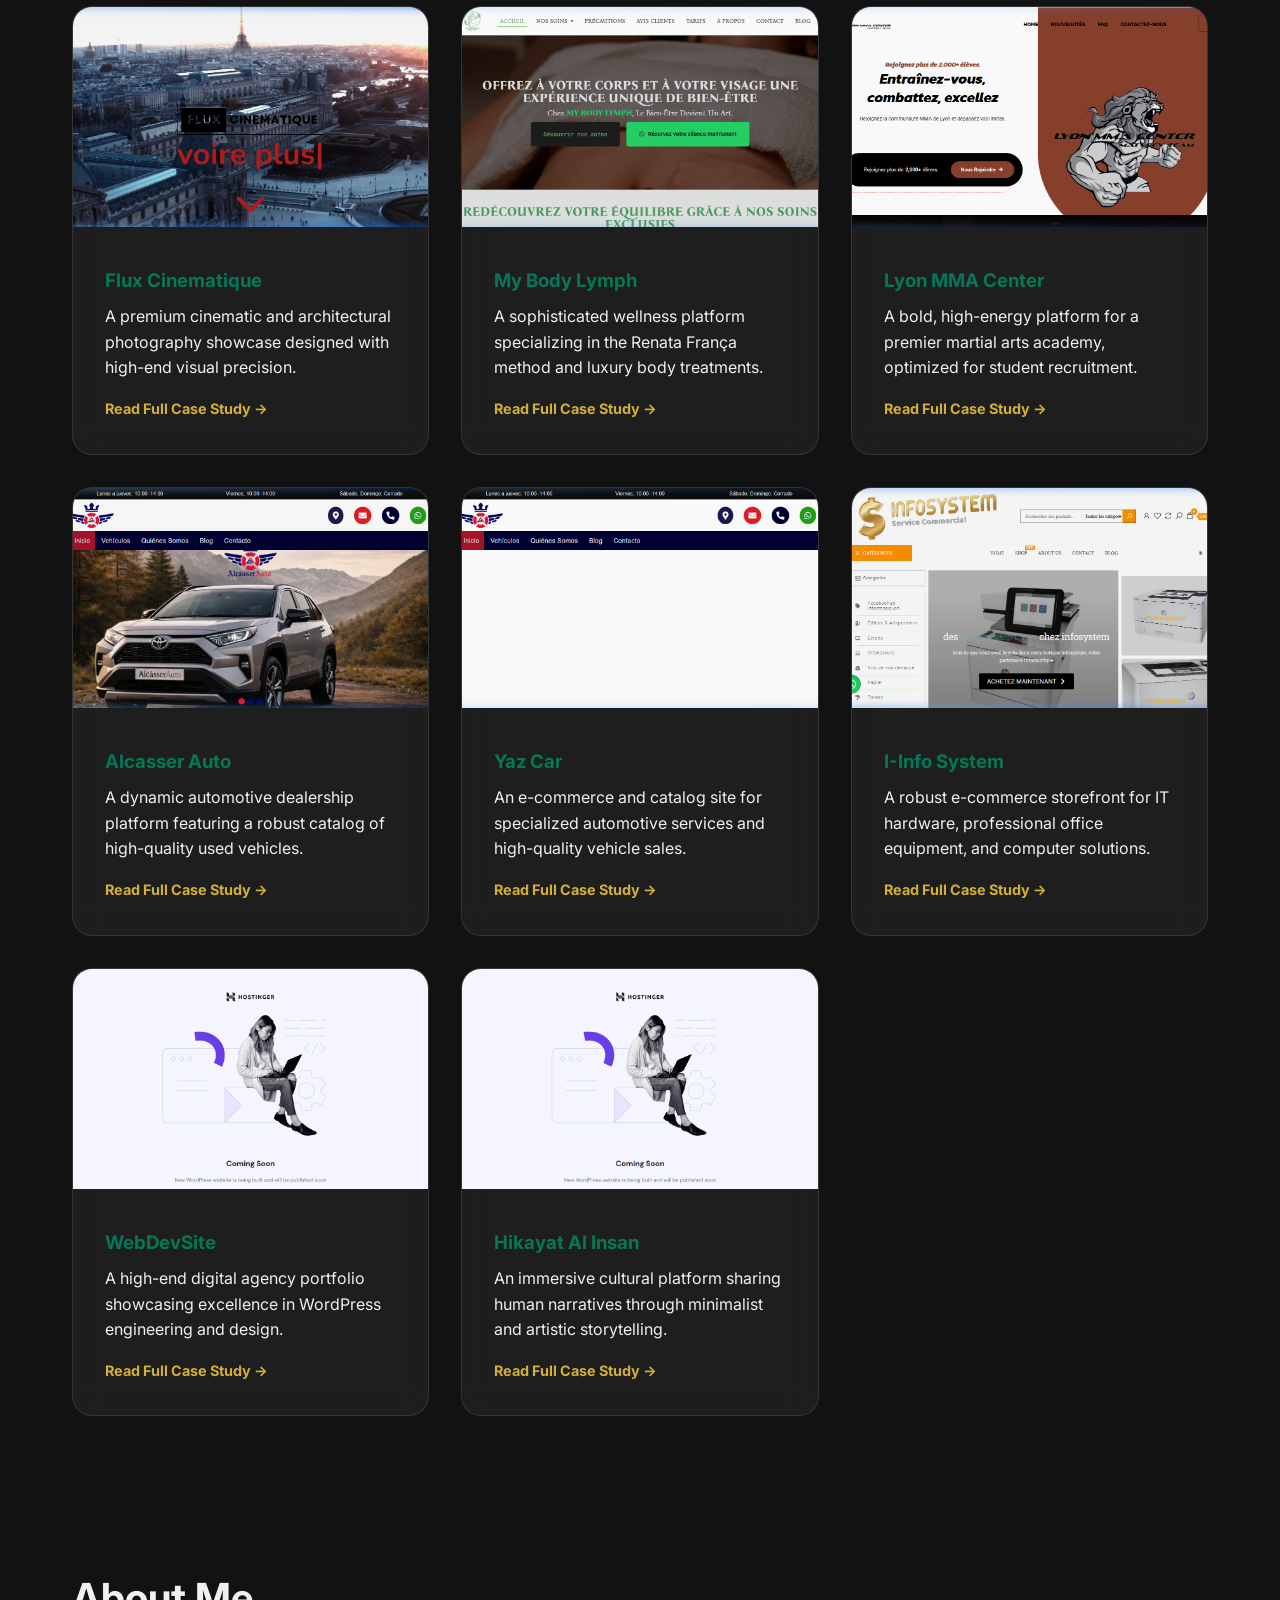
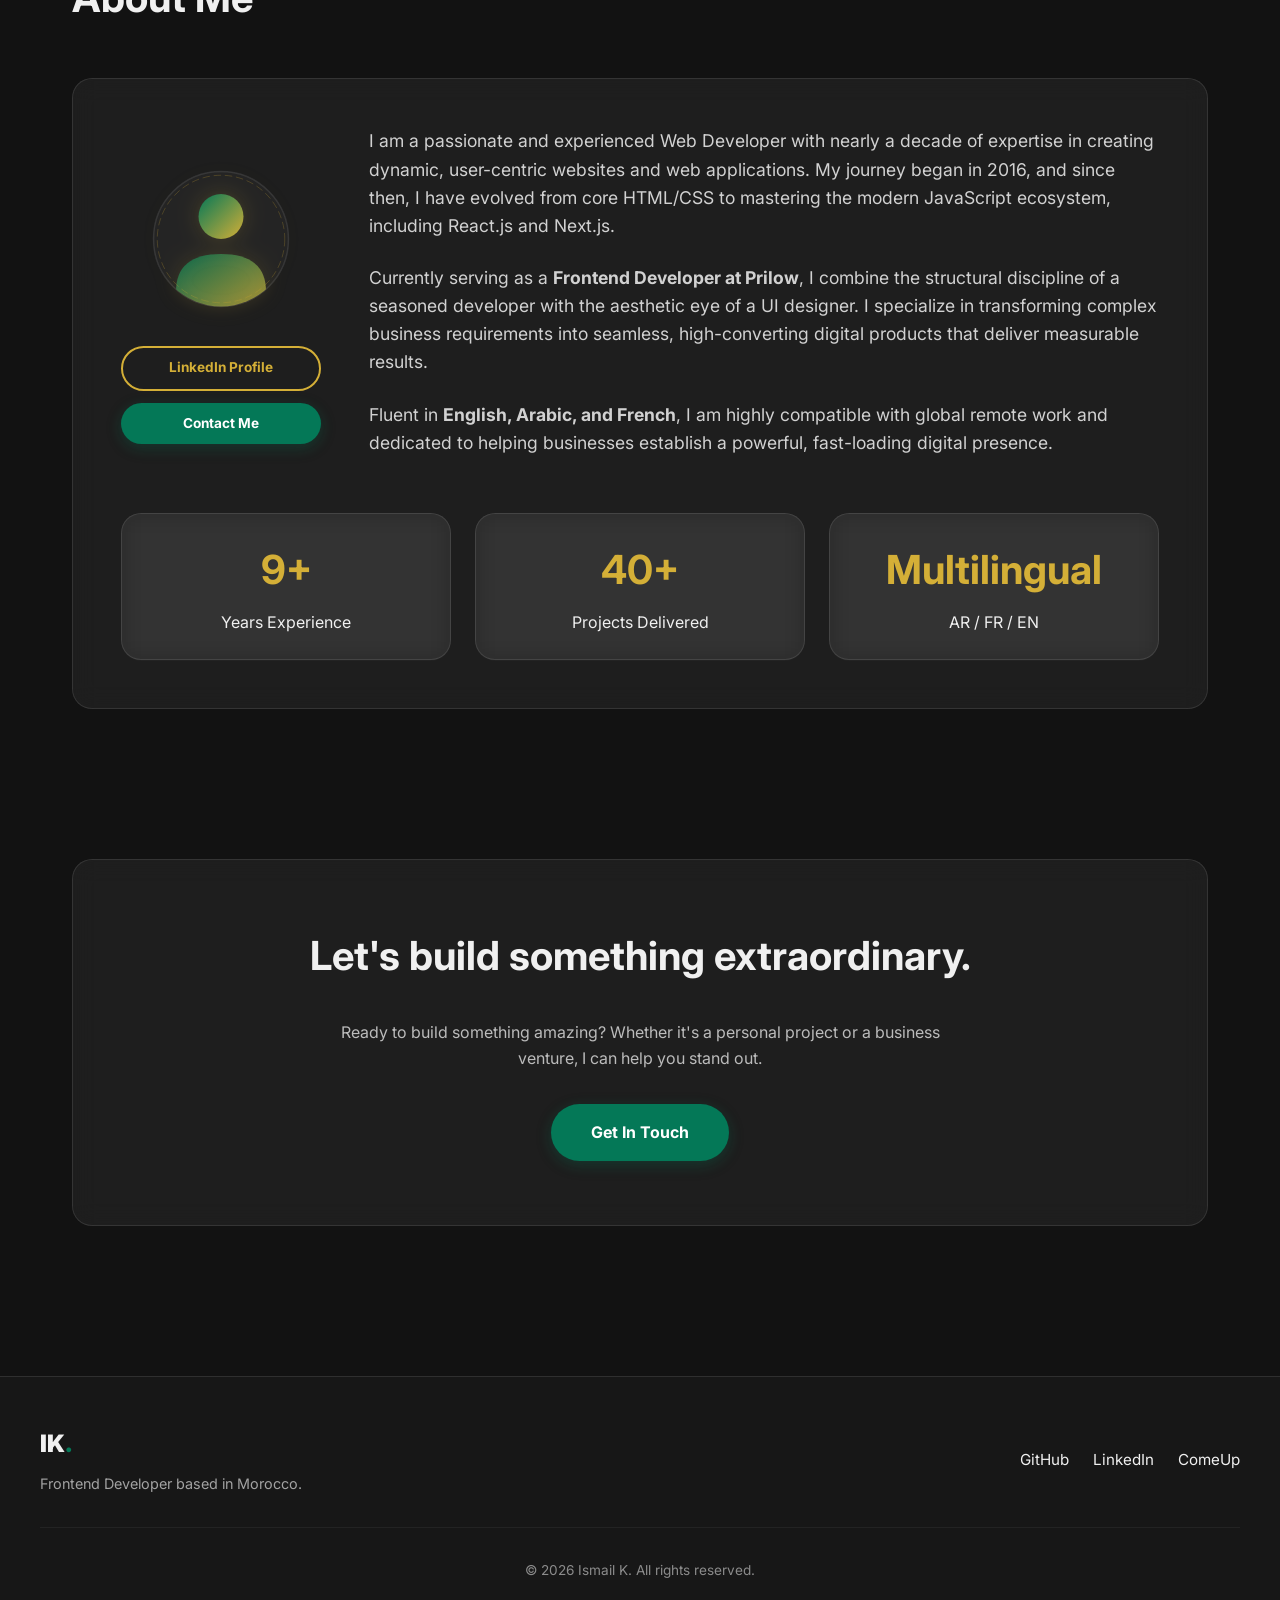
==== commit 803dddf8: "feat: enhance portfolio with project filtering, improved SEO metadata, and structural assets." ====
--- a/index.html
+++ b/index.html
@@ -4,9 +4,22 @@
 <head>
     <meta charset="UTF-8">
     <meta name="viewport" content="width=device-width, initial-scale=1.0">
-    <title>Ismail Kraou | Senior Front-End Developer</title>
-    <meta name="description"
-        content="Senior Front-End Developer portfolio crafting digital experiences with Moroccan precision.">
+    <title>Ismail K. | Frontend Developer Morocco</title>
+    <meta name="description" content="Senior Frontend Developer based in Morocco — crafting high-performance, pixel-perfect digital experiences with React, Next.js, and WordPress.">
+    <meta name="robots" content="index, follow">
+    <!-- Open Graph -->
+    <meta property="og:type" content="website">
+    <meta property="og:url" content="https://ismailkraou.github.io/">
+    <meta property="og:title" content="Ismail K. | Frontend Developer">
+    <meta property="og:description" content="Senior Frontend Developer based in Morocco — 9+ years building high-performance web experiences.">
+    <meta property="og:image" content="https://ismailkraou.github.io/images/og-preview.png">
+    <!-- Twitter Card -->
+    <meta name="twitter:card" content="summary_large_image">
+    <meta name="twitter:title" content="Ismail K. | Frontend Developer">
+    <meta name="twitter:description" content="Senior Frontend Developer based in Morocco — 9+ years building high-performance web experiences.">
+    <meta name="twitter:image" content="https://ismailkraou.github.io/images/og-preview.png">
+    <!-- Favicon -->
+    <link rel="icon" type="image/svg+xml" href="favicon.svg">
     <!-- Google Fonts: Inter -->
     <link rel="preconnect" href="https://fonts.googleapis.com">
     <link rel="preconnect" href="https://fonts.gstatic.com" crossorigin>
@@ -39,7 +52,7 @@
             <ul class="nav-links">
                 <li><a href="index.html#work">Work</a></li>
                 <li><a href="index.html#about">About</a></li>
-                <li><a href="contact.html" target="_blank" rel="noopener noreferrer">Contact</a></li>
+                <li><a href="contact.html">Contact</a></li>
             </ul>
         </div>
     </nav>
@@ -53,7 +66,7 @@
             <h1>Engineering High-Performance Interfaces with <span class="accent-gold">Precision</span>.</h1>
             <p>Frontend Developer and Web Developer based in Morocco. My passion and goal is to help you create
                 exceptional digital experiences.</p>
-            <a href="contact.html" target="_blank" rel="noopener noreferrer" class="btn magnetic-btn">Let's Talk</a>
+            <a href="contact.html" class="btn magnetic-btn">Let's Talk</a>
         </div>
 
         <div class="bento-item skills reveal">
@@ -81,10 +94,16 @@
     <!-- Work Section -->
     <section id="work" class="work-section">
         <h2 class="section-title reveal">Selected Work</h2>
+        <div class="filter-bar">
+            <button class="filter-btn active" data-filter="all">All Projects</button>
+            <button class="filter-btn" data-filter="wordpress">WordPress</button>
+            <button class="filter-btn" data-filter="landing-page">Landing Page</button>
+            <button class="filter-btn" data-filter="ecommerce">E-Commerce</button>
+        </div>
         <div class="project-grid">
-            <article class="project-card glass-card reveal">
+            <article class="project-card glass-card reveal" data-category="wordpress">
                 <a href="project-adsocial.html" style="text-decoration: none; color: inherit; display: block;">
-                    <img src="images/adsocial.png" alt="AdSocial website screenshot" class="project-image" style="width:100%; height:220px; object-fit:cover; object-position:top; border-radius:12px 12px 0 0;">
+                    <img src="images/adsocial.png" alt="AdSocial website screenshot" class="project-image" loading="lazy" style="width:100%; height:220px; object-fit:cover; object-position:top; border-radius:12px 12px 0 0;">
                     <div class="project-info">
                         <h3>AdSocial</h3>
                         <p>A digital marketing agency platform specializing in social media and online advertising
@@ -95,9 +114,9 @@
                     </div>
                 </a>
             </article>
-            <article class="project-card glass-card reveal">
+            <article class="project-card glass-card reveal" data-category="landing-page">
                 <a href="project-kliner.html" style="text-decoration: none; color: inherit; display: block;">
-                    <img src="images/kliner.png" alt="Kliner For Business website screenshot" class="project-image" style="width:100%; height:220px; object-fit:cover; object-position:top; border-radius:12px 12px 0 0;">
+                    <img src="images/kliner.png" alt="Kliner For Business website screenshot" class="project-image" loading="lazy" style="width:100%; height:220px; object-fit:cover; object-position:top; border-radius:12px 12px 0 0;">
                     <div class="project-info">
                         <h3>Kliner For Business</h3>
                         <p>A professional cleaning service platform connecting businesses with trusted partners through
@@ -108,9 +127,9 @@
                     </div>
                 </a>
             </article>
-            <article class="project-card glass-card reveal">
+            <article class="project-card glass-card reveal" data-category="wordpress">
                 <a href="project-digikma.html" style="text-decoration: none; color: inherit; display: block;">
-                    <img src="images/digikma.png" alt="Digikma website screenshot" class="project-image" style="width:100%; height:220px; object-fit:cover; object-position:top; border-radius:12px 12px 0 0;">
+                    <img src="images/digikma.png" alt="Digikma website screenshot" class="project-image" loading="lazy" style="width:100%; height:220px; object-fit:cover; object-position:top; border-radius:12px 12px 0 0;">
                     <div class="project-info">
                         <h3>Digikma</h3>
                         <p>A CMS-driven digital marketing platform designed for scalable content strategy and engagement
@@ -121,9 +140,9 @@
                     </div>
                 </a>
             </article>
-            <article class="project-card glass-card reveal">
+            <article class="project-card glass-card reveal" data-category="landing-page">
                 <a href="project-flux.html" style="text-decoration: none; color: inherit; display: block;">
-                    <img src="images/flux.png" alt="Flux Cinematique website screenshot" class="project-image" style="width:100%; height:220px; object-fit:cover; object-position:top; border-radius:12px 12px 0 0;">
+                    <img src="images/flux.png" alt="Flux Cinematique website screenshot" class="project-image" loading="lazy" style="width:100%; height:220px; object-fit:cover; object-position:top; border-radius:12px 12px 0 0;">
                     <div class="project-info">
                         <h3>Flux Cinematique</h3>
                         <p>A premium cinematic and architectural photography showcase designed with high-end visual
@@ -134,9 +153,9 @@
                     </div>
                 </a>
             </article>
-            <article class="project-card glass-card reveal">
+            <article class="project-card glass-card reveal" data-category="wordpress">
                 <a href="project-mybodylymph.html" style="text-decoration: none; color: inherit; display: block;">
-                    <img src="images/mybodylymph.png" alt="My Body Lymph website screenshot" class="project-image" style="width:100%; height:220px; object-fit:cover; object-position:top; border-radius:12px 12px 0 0;">
+                    <img src="images/mybodylymph.png" alt="My Body Lymph website screenshot" class="project-image" loading="lazy" style="width:100%; height:220px; object-fit:cover; object-position:top; border-radius:12px 12px 0 0;">
                     <div class="project-info">
                         <h3>My Body Lymph</h3>
                         <p>A sophisticated wellness platform specializing in the Renata França method and luxury body
@@ -147,9 +166,9 @@
                     </div>
                 </a>
             </article>
-            <article class="project-card glass-card reveal">
+            <article class="project-card glass-card reveal" data-category="wordpress landing-page">
                 <a href="project-lyonmma.html" style="text-decoration: none; color: inherit; display: block;">
-                    <img src="images/lyonmma.png" alt="Lyon MMA Center website screenshot" class="project-image" style="width:100%; height:220px; object-fit:cover; object-position:top; border-radius:12px 12px 0 0;">
+                    <img src="images/lyonmma.png" alt="Lyon MMA Center website screenshot" class="project-image" loading="lazy" style="width:100%; height:220px; object-fit:cover; object-position:top; border-radius:12px 12px 0 0;">
                     <div class="project-info">
                         <h3>Lyon MMA Center</h3>
                         <p>A bold, high-energy platform for a premier martial arts academy, optimized for student
@@ -160,9 +179,9 @@
                     </div>
                 </a>
             </article>
-            <article class="project-card glass-card reveal">
+            <article class="project-card glass-card reveal" data-category="wordpress ecommerce">
                 <a href="project-alcasserauto.html" style="text-decoration: none; color: inherit; display: block;">
-                    <img src="images/alcasserauto.png" alt="Alcasser Auto website screenshot" class="project-image" style="width:100%; height:220px; object-fit:cover; object-position:top; border-radius:12px 12px 0 0;">
+                    <img src="images/alcasserauto.png" alt="Alcasser Auto website screenshot" class="project-image" loading="lazy" style="width:100%; height:220px; object-fit:cover; object-position:top; border-radius:12px 12px 0 0;">
                     <div class="project-info">
                         <h3>Alcasser Auto</h3>
                         <p>A dynamic automotive dealership platform featuring a robust catalog of high-quality used
@@ -173,9 +192,9 @@
                     </div>
                 </a>
             </article>
-            <article class="project-card glass-card reveal">
+            <article class="project-card glass-card reveal" data-category="ecommerce">
                 <a href="project-yaz.html" style="text-decoration: none; color: inherit; display: block;">
-                    <img src="images/yaz.png" alt="Yaz Car website screenshot" class="project-image" style="width:100%; height:220px; object-fit:cover; object-position:top; border-radius:12px 12px 0 0;">
+                    <img src="images/yaz.png" alt="Yaz Car website screenshot" class="project-image" loading="lazy" style="width:100%; height:220px; object-fit:cover; object-position:top; border-radius:12px 12px 0 0;">
                     <div class="project-info">
                         <h3>Yaz Car</h3>
                         <p>An e-commerce and catalog site for specialized automotive services and high-quality vehicle
@@ -186,9 +205,9 @@
                     </div>
                 </a>
             </article>
-            <article class="project-card glass-card reveal">
+            <article class="project-card glass-card reveal" data-category="ecommerce">
                 <a href="project-infosystem.html" style="text-decoration: none; color: inherit; display: block;">
-                    <img src="images/infosystem.png" alt="I-Info System website screenshot" class="project-image" style="width:100%; height:220px; object-fit:cover; object-position:top; border-radius:12px 12px 0 0;">
+                    <img src="images/infosystem.png" alt="I-Info System website screenshot" class="project-image" loading="lazy" style="width:100%; height:220px; object-fit:cover; object-position:top; border-radius:12px 12px 0 0;">
                     <div class="project-info">
                         <h3>I-Info System</h3>
                         <p>A robust e-commerce storefront for IT hardware, professional office equipment, and computer
@@ -199,9 +218,9 @@
                     </div>
                 </a>
             </article>
-            <article class="project-card glass-card reveal">
+            <article class="project-card glass-card reveal" data-category="wordpress">
                 <a href="project-webdevsite.html" style="text-decoration: none; color: inherit; display: block;">
-                    <img src="images/webdevsite.png" alt="WebDevSite website screenshot" class="project-image" style="width:100%; height:220px; object-fit:cover; object-position:top; border-radius:12px 12px 0 0;">
+                    <img src="images/webdevsite.png" alt="WebDevSite website screenshot" class="project-image" loading="lazy" style="width:100%; height:220px; object-fit:cover; object-position:top; border-radius:12px 12px 0 0;">
                     <div class="project-info">
                         <h3>WebDevSite</h3>
                         <p>A high-end digital agency portfolio showcasing excellence in WordPress engineering and
@@ -212,9 +231,9 @@
                     </div>
                 </a>
             </article>
-            <article class="project-card glass-card reveal">
+            <article class="project-card glass-card reveal" data-category="wordpress">
                 <a href="project-hikayat.html" style="text-decoration: none; color: inherit; display: block;">
-                    <img src="images/hikayat.png" alt="Hikayat Al Insan website screenshot" class="project-image" style="width:100%; height:220px; object-fit:cover; object-position:top; border-radius:12px 12px 0 0;">
+                    <img src="images/hikayat.png" alt="Hikayat Al Insan website screenshot" class="project-image" loading="lazy" style="width:100%; height:220px; object-fit:cover; object-position:top; border-radius:12px 12px 0 0;">
                     <div class="project-info">
                         <h3>Hikayat Al Insan</h3>
                         <p>An immersive cultural platform sharing human narratives through minimalist and artistic
@@ -259,7 +278,7 @@
                         <a href="https://www.linkedin.com/in/ismailkraou" target="_blank" rel="noopener noreferrer"
                             class="btn accent-btn"
                             style="padding: 0.6rem 1rem; font-size: 0.85rem; width: 100%;">LinkedIn Profile</a>
-                        <a href="contact.html" target="_blank" rel="noopener noreferrer" class="btn magnetic-btn"
+                        <a href="contact.html" class="btn magnetic-btn"
                             style="padding: 0.6rem 1rem; font-size: 0.85rem; width: 100%;">Contact Me</a>
                     </div>
                 </div>
@@ -268,11 +287,11 @@
                         dynamic, user-centric websites and web applications. My journey began in 2016, and since then, I
                         have evolved from core HTML/CSS to mastering the modern JavaScript ecosystem, including React.js
                         and Next.js.</p>
-                    <p>Currently serving as a **Frontend Developer at Prilow**, I combine the structural discipline of a
+                    <p>Currently serving as a <strong>Frontend Developer at Prilow</strong>, I combine the structural discipline of a
                         seasoned developer with the aesthetic eye of a UI designer. I specialize in transforming complex
                         business requirements into seamless, high-converting digital products that deliver measurable
                         results.</p>
-                    <p>Fluent in **English, Arabic, and French**, I am highly compatible with global remote work and
+                    <p>Fluent in <strong>English, Arabic, and French</strong>, I am highly compatible with global remote work and
                         dedicated to helping businesses establish a powerful, fast-loading digital presence.</p>
                 </div>
             </div>
@@ -301,7 +320,7 @@
                 Ready to build something amazing? Whether it's a personal project or a business venture, I can help you
                 stand out.
             </p>
-            <a href="contact.html" target="_blank" rel="noopener noreferrer" class="btn magnetic-btn">Get In Touch</a>
+            <a href="contact.html" class="btn magnetic-btn">Get In Touch</a>
         </div>
     </section>
 
@@ -324,6 +343,9 @@
         </div>
     </footer>
 
+    <!-- Scroll to Top -->
+    <button id="scroll-top" aria-label="Scroll to top">&#8679;</button>
+
     <script src="js/index.js"></script>
 </body>
 
--- a/css/index.css
+++ b/css/index.css
@@ -502,3 +502,151 @@
         margin-bottom: 2rem;
     }
 }
+
+/* ===================== Filter Bar ===================== */
+.filter-bar {
+    display: flex;
+    gap: 0.8rem;
+    flex-wrap: wrap;
+    margin-bottom: 2.5rem;
+}
+
+.filter-btn {
+    padding: 0.5rem 1.4rem;
+    border-radius: 50px;
+    border: 1px solid var(--clr-glass-border);
+    background: var(--clr-glass-bg);
+    color: rgba(255, 255, 255, 0.7);
+    font-family: var(--font-main);
+    font-size: 0.875rem;
+    font-weight: 600;
+    cursor: pointer;
+    transition: background 0.3s, color 0.3s, border-color 0.3s, transform 0.2s;
+    backdrop-filter: blur(8px);
+    -webkit-backdrop-filter: blur(8px);
+}
+
+.filter-btn:hover {
+    color: white;
+    border-color: rgba(255, 255, 255, 0.25);
+    transform: translateY(-1px);
+}
+
+.filter-btn.active {
+    background: var(--clr-accent-emerald);
+    color: white;
+    border-color: var(--clr-accent-emerald);
+    box-shadow: 0 4px 15px rgba(4, 120, 87, 0.35);
+}
+
+.project-card.hidden-card {
+    display: none;
+}
+
+/* ===================== Scroll-to-Top ===================== */
+#scroll-top {
+    position: fixed;
+    bottom: 2rem;
+    right: 2rem;
+    width: 48px;
+    height: 48px;
+    border-radius: 50%;
+    background: var(--clr-accent-emerald);
+    color: white;
+    border: none;
+    font-size: 1.2rem;
+    cursor: pointer;
+    opacity: 0;
+    visibility: hidden;
+    transition: opacity 0.3s, visibility 0.3s, transform 0.3s, box-shadow 0.3s;
+    z-index: 998;
+    box-shadow: 0 4px 15px rgba(4, 120, 87, 0.4);
+    display: flex;
+    align-items: center;
+    justify-content: center;
+}
+
+#scroll-top.visible {
+    opacity: 1;
+    visibility: visible;
+}
+
+#scroll-top:hover {
+    transform: translateY(-4px);
+    box-shadow: 0 8px 25px rgba(4, 120, 87, 0.6);
+}
+
+/* ===================== Nav Active State ===================== */
+.nav-links a.active {
+    color: var(--clr-accent-gold);
+}
+
+/* ===================== Case Study Prev/Next Nav ===================== */
+.case-study-nav {
+    display: flex;
+    justify-content: space-between;
+    align-items: flex-start;
+    margin-top: 3rem;
+    padding-top: 2rem;
+    border-top: 1px solid var(--clr-glass-border);
+    flex-wrap: wrap;
+    gap: 1rem;
+}
+
+.case-study-nav a {
+    color: var(--clr-text);
+    text-decoration: none;
+    font-weight: 600;
+    font-size: 0.95rem;
+    transition: color 0.3s;
+    display: flex;
+    flex-direction: column;
+    gap: 0.3rem;
+    max-width: 45%;
+}
+
+.case-study-nav a:last-child {
+    text-align: right;
+}
+
+.case-study-nav a:hover {
+    color: var(--clr-accent-gold);
+}
+
+.case-study-nav .nav-label {
+    font-size: 0.72rem;
+    color: rgba(255, 255, 255, 0.45);
+    text-transform: uppercase;
+    letter-spacing: 0.1em;
+}
+
+.case-study-nav .nav-title {
+    color: inherit;
+}
+
+/* ===================== Prefers Reduced Motion ===================== */
+@media (prefers-reduced-motion: reduce) {
+    .reveal {
+        transition: none;
+        opacity: 1;
+        transform: none;
+    }
+
+    .cursor {
+        display: none;
+    }
+
+    .magnetic-btn,
+    .bento-item,
+    .filter-btn,
+    #scroll-top {
+        transition: none;
+    }
+
+    * {
+        animation-duration: 0.01ms !important;
+        animation-iteration-count: 1 !important;
+        transition-duration: 0.01ms !important;
+        scroll-behavior: auto !important;
+    }
+}
